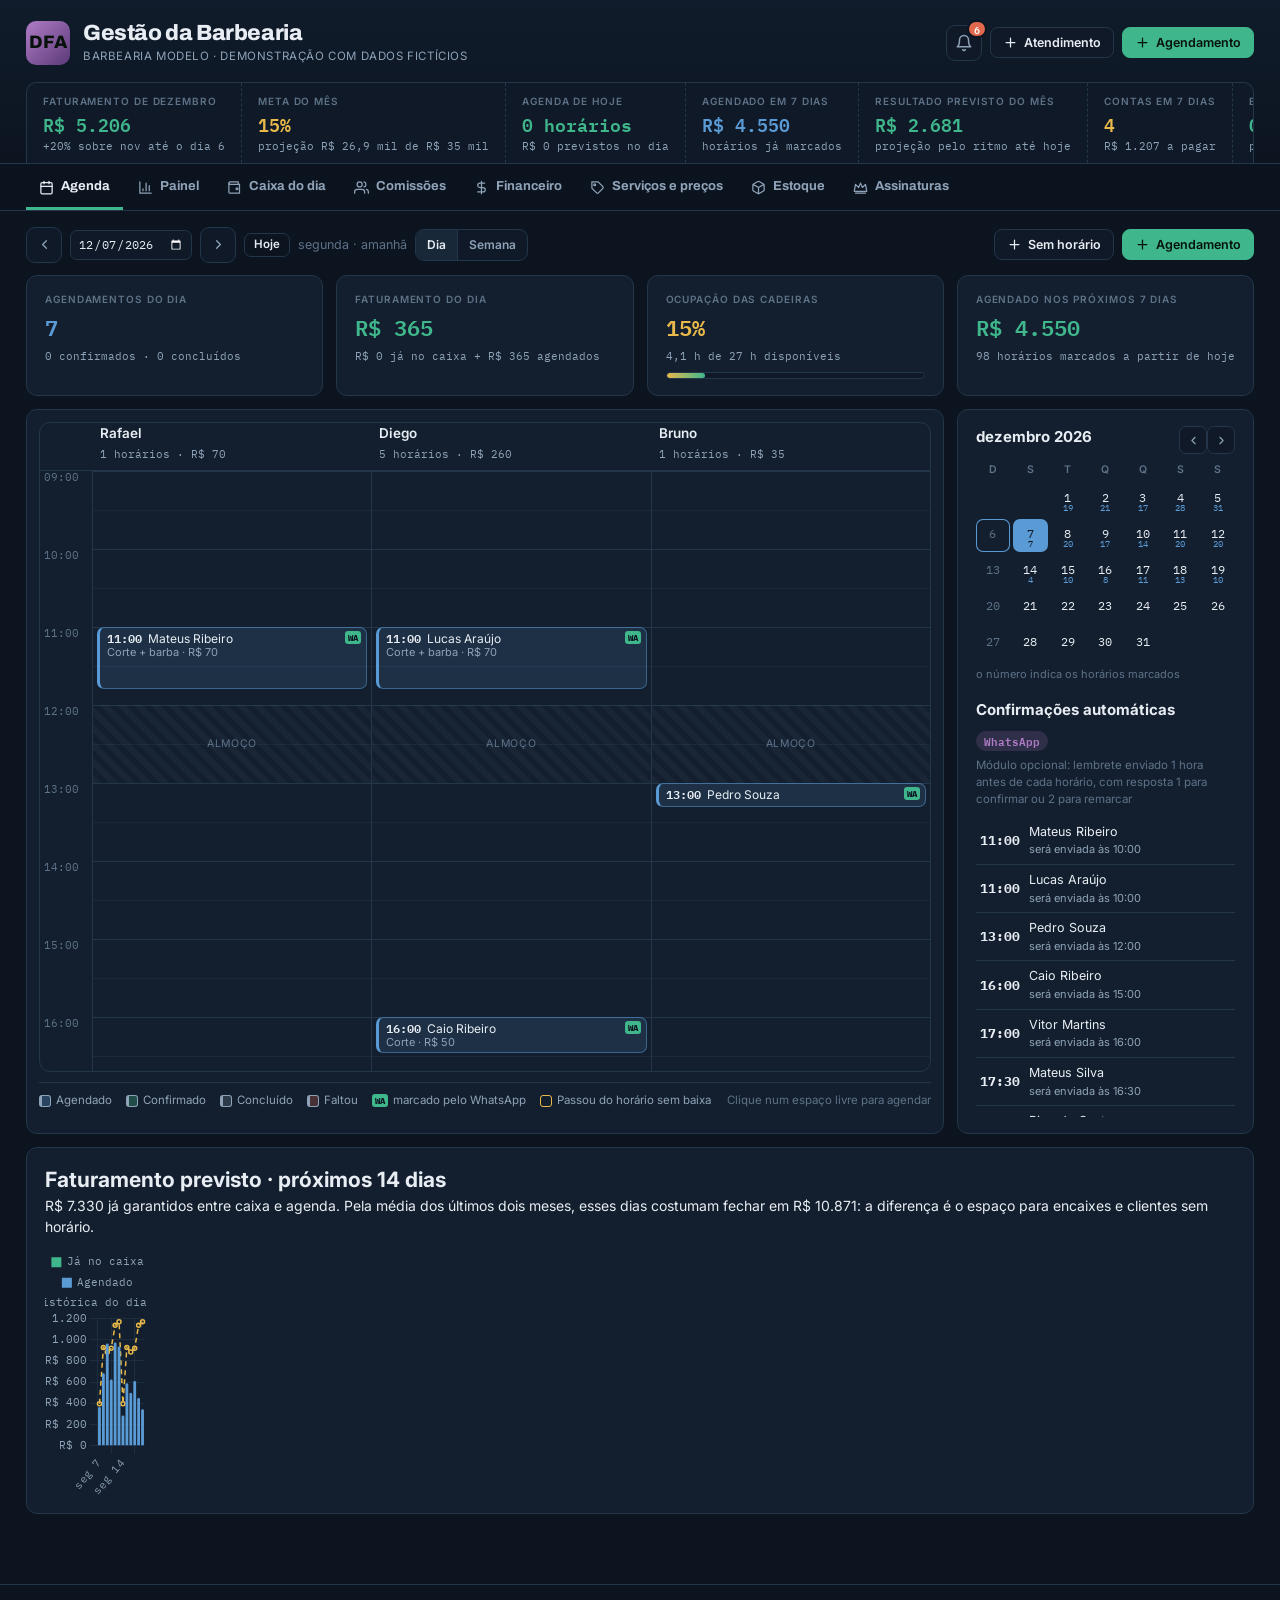
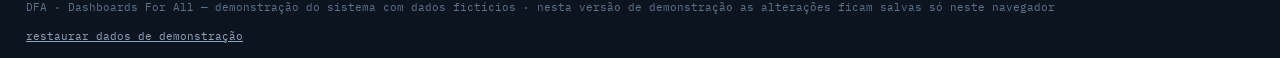
==== barbearia/index.html @ 1bda9f8a "Barbearia: demonstração do sistema de gestão Nova página em /barbearia/ com o sistema de gestão para" ====
<!DOCTYPE html>
<html lang="pt-BR">
<head>
<meta charset="UTF-8">
<meta name="viewport" content="width=device-width, initial-scale=1.0">
<title>DFA · Gestão da Barbearia</title>
<meta name="description" content="Dashboards For All: sistema de gestão para barbearia: agenda, caixa, comissões, DRE, precificação, estoque e assinaturas.">
<meta name="theme-color" content="#0C1420">
<link rel="preconnect" href="https://fonts.googleapis.com">
<link rel="preconnect" href="https://fonts.gstatic.com" crossorigin>
<link href="https://fonts.googleapis.com/css2?family=Archivo:wght@600;700;800&family=Inter:wght@400;500;600&family=IBM+Plex+Mono:wght@400;500;600&display=swap" rel="stylesheet">
<script>/*!
 * Chart.js v4.5.1
 * https://www.chartjs.org
 * (c) 2025 Chart.js Contributors
 * Released under the MIT License
 */
!function(t,e){"object"==typeof exports&&"undefined"!=typeof module?module.exports=e():"function"==typeof define&&define.amd?define(e):(t="undefined"!=typeof globalThis?globalThis:t||self).Chart=e()}(this,(function(){"use strict";var t=Object.freeze({__proto__:null,get Colors(){return Jo},get Decimation(){return ta},get Filler(){return ba},get Legend(){return Ma},get SubTitle(){return Pa},get Title(){return ka},get Tooltip(){return Na}});function e(){}const i=(()=>{let t=0;return()=>t++})();function s(t){return null==t}function n(t){if(Array.isArray&&Array.isArray(t))return!0;const e=Object.prototype.toString.call(t);return"[object"===e.slice(0,7)&&"Array]"===e.slice(-6)}function o(t){return null!==t&&"[object Object]"===Object.prototype.toString.call(t)}function a(t){return("number"==typeof t||t instanceof Number)&&isFinite(+t)}function r(t,e){return a(t)?t:e}function l(t,e){return void 0===t?e:t}const h=(t,e)=>"string"==typeof t&&t.endsWith("%")?parseFloat(t)/100:+t/e,c=(t,e)=>"string"==typeof t&&t.endsWith("%")?parseFloat(t)/100*e:+t;function d(t,e,i){if(t&&"function"==typeof t.call)return t.apply(i,e)}function u(t,e,i,s){let a,r,l;if(n(t))if(r=t.length,s)for(a=r-1;a>=0;a--)e.call(i,t[a],a);else for(a=0;a<r;a++)e.call(i,t[a],a);else if(o(t))for(l=Object.keys(t),r=l.length,a=0;a<r;a++)e.call(i,t[l[a]],l[a])}function f(t,e){let i,s,n,o;if(!t||!e||t.length!==e.length)return!1;for(i=0,s=t.length;i<s;++i)if(n=t[i],o=e[i],n.datasetIndex!==o.datasetIndex||n.index!==o.index)return!1;return!0}function g(t){if(n(t))return t.map(g);if(o(t)){const e=Object.create(null),i=Object.keys(t),s=i.length;let n=0;for(;n<s;++n)e[i[n]]=g(t[i[n]]);return e}return t}function p(t){return-1===["__proto__","prototype","constructor"].indexOf(t)}function m(t,e,i,s){if(!p(t))return;const n=e[t],a=i[t];o(n)&&o(a)?x(n,a,s):e[t]=g(a)}function x(t,e,i){const s=n(e)?e:[e],a=s.length;if(!o(t))return t;const r=(i=i||{}).merger||m;let l;for(let e=0;e<a;++e){if(l=s[e],!o(l))continue;const n=Object.keys(l);for(let e=0,s=n.length;e<s;++e)r(n[e],t,l,i)}return t}function b(t,e){return x(t,e,{merger:_})}function _(t,e,i){if(!p(t))return;const s=e[t],n=i[t];o(s)&&o(n)?b(s,n):Object.prototype.hasOwnProperty.call(e,t)||(e[t]=g(n))}const y={"":t=>t,x:t=>t.x,y:t=>t.y};function v(t){const e=t.split("."),i=[];let s="";for(const t of e)s+=t,s.endsWith("\\")?s=s.slice(0,-1)+".":(i.push(s),s="");return i}function M(t,e){const i=y[e]||(y[e]=function(t){const e=v(t);return t=>{for(const i of e){if(""===i)break;t=t&&t[i]}return t}}(e));return i(t)}function w(t){return t.charAt(0).toUpperCase()+t.slice(1)}const k=t=>void 0!==t,S=t=>"function"==typeof t,P=(t,e)=>{if(t.size!==e.size)return!1;for(const i of t)if(!e.has(i))return!1;return!0};function D(t){return"mouseup"===t.type||"click"===t.type||"contextmenu"===t.type}const C=Math.PI,O=2*C,A=O+C,T=Number.POSITIVE_INFINITY,L=C/180,E=C/2,R=C/4,I=2*C/3,z=Math.log10,F=Math.sign;function V(t,e,i){return Math.abs(t-e)<i}function B(t){const e=Math.round(t);t=V(t,e,t/1e3)?e:t;const i=Math.pow(10,Math.floor(z(t))),s=t/i;return(s<=1?1:s<=2?2:s<=5?5:10)*i}function W(t){const e=[],i=Math.sqrt(t);let s;for(s=1;s<i;s++)t%s==0&&(e.push(s),e.push(t/s));return i===(0|i)&&e.push(i),e.sort(((t,e)=>t-e)).pop(),e}function N(t){return!function(t){return"symbol"==typeof t||"object"==typeof t&&null!==t&&!(Symbol.toPrimitive in t||"toString"in t||"valueOf"in t)}(t)&&!isNaN(parseFloat(t))&&isFinite(t)}function H(t,e){const i=Math.round(t);return i-e<=t&&i+e>=t}function j(t,e,i){let s,n,o;for(s=0,n=t.length;s<n;s++)o=t[s][i],isNaN(o)||(e.min=Math.min(e.min,o),e.max=Math.max(e.max,o))}function $(t){return t*(C/180)}function Y(t){return t*(180/C)}function U(t){if(!a(t))return;let e=1,i=0;for(;Math.round(t*e)/e!==t;)e*=10,i++;return i}function X(t,e){const i=e.x-t.x,s=e.y-t.y,n=Math.sqrt(i*i+s*s);let o=Math.atan2(s,i);return o<-.5*C&&(o+=O),{angle:o,distance:n}}function q(t,e){return Math.sqrt(Math.pow(e.x-t.x,2)+Math.pow(e.y-t.y,2))}function K(t,e){return(t-e+A)%O-C}function G(t){return(t%O+O)%O}function J(t,e,i,s){const n=G(t),o=G(e),a=G(i),r=G(o-n),l=G(a-n),h=G(n-o),c=G(n-a);return n===o||n===a||s&&o===a||r>l&&h<c}function Z(t,e,i){return Math.max(e,Math.min(i,t))}function Q(t){return Z(t,-32768,32767)}function tt(t,e,i,s=1e-6){return t>=Math.min(e,i)-s&&t<=Math.max(e,i)+s}function et(t,e,i){i=i||(i=>t[i]<e);let s,n=t.length-1,o=0;for(;n-o>1;)s=o+n>>1,i(s)?o=s:n=s;return{lo:o,hi:n}}const it=(t,e,i,s)=>et(t,i,s?s=>{const n=t[s][e];return n<i||n===i&&t[s+1][e]===i}:s=>t[s][e]<i),st=(t,e,i)=>et(t,i,(s=>t[s][e]>=i));function nt(t,e,i){let s=0,n=t.length;for(;s<n&&t[s]<e;)s++;for(;n>s&&t[n-1]>i;)n--;return s>0||n<t.length?t.slice(s,n):t}const ot=["push","pop","shift","splice","unshift"];function at(t,e){t._chartjs?t._chartjs.listeners.push(e):(Object.defineProperty(t,"_chartjs",{configurable:!0,enumerable:!1,value:{listeners:[e]}}),ot.forEach((e=>{const i="_onData"+w(e),s=t[e];Object.defineProperty(t,e,{configurable:!0,enumerable:!1,value(...e){const n=s.apply(this,e);return t._chartjs.listeners.forEach((t=>{"function"==typeof t[i]&&t[i](...e)})),n}})})))}function rt(t,e){const i=t._chartjs;if(!i)return;const s=i.listeners,n=s.indexOf(e);-1!==n&&s.splice(n,1),s.length>0||(ot.forEach((e=>{delete t[e]})),delete t._chartjs)}function lt(t){const e=new Set(t);return e.size===t.length?t:Array.from(e)}const ht="undefined"==typeof window?function(t){return t()}:window.requestAnimationFrame;function ct(t,e){let i=[],s=!1;return function(...n){i=n,s||(s=!0,ht.call(window,(()=>{s=!1,t.apply(e,i)})))}}function dt(t,e){let i;return function(...s){return e?(clearTimeout(i),i=setTimeout(t,e,s)):t.apply(this,s),e}}const ut=t=>"start"===t?"left":"end"===t?"right":"center",ft=(t,e,i)=>"start"===t?e:"end"===t?i:(e+i)/2,gt=(t,e,i,s)=>t===(s?"left":"right")?i:"center"===t?(e+i)/2:e;function pt(t,e,i){const n=e.length;let o=0,a=n;if(t._sorted){const{iScale:r,vScale:l,_parsed:h}=t,c=t.dataset&&t.dataset.options?t.dataset.options.spanGaps:null,d=r.axis,{min:u,max:f,minDefined:g,maxDefined:p}=r.getUserBounds();if(g){if(o=Math.min(it(h,d,u).lo,i?n:it(e,d,r.getPixelForValue(u)).lo),c){const t=h.slice(0,o+1).reverse().findIndex((t=>!s(t[l.axis])));o-=Math.max(0,t)}o=Z(o,0,n-1)}if(p){let t=Math.max(it(h,r.axis,f,!0).hi+1,i?0:it(e,d,r.getPixelForValue(f),!0).hi+1);if(c){const e=h.slice(t-1).findIndex((t=>!s(t[l.axis])));t+=Math.max(0,e)}a=Z(t,o,n)-o}else a=n-o}return{start:o,count:a}}function mt(t){const{xScale:e,yScale:i,_scaleRanges:s}=t,n={xmin:e.min,xmax:e.max,ymin:i.min,ymax:i.max};if(!s)return t._scaleRanges=n,!0;const o=s.xmin!==e.min||s.xmax!==e.max||s.ymin!==i.min||s.ymax!==i.max;return Object.assign(s,n),o}class xt{constructor(){this._request=null,this._charts=new Map,this._running=!1,this._lastDate=void 0}_notify(t,e,i,s){const n=e.listeners[s],o=e.duration;n.forEach((s=>s({chart:t,initial:e.initial,numSteps:o,currentStep:Math.min(i-e.start,o)})))}_refresh(){this._request||(this._running=!0,this._request=ht.call(window,(()=>{this._update(),this._request=null,this._running&&this._refresh()})))}_update(t=Date.now()){let e=0;this._charts.forEach(((i,s)=>{if(!i.running||!i.items.length)return;const n=i.items;let o,a=n.length-1,r=!1;for(;a>=0;--a)o=n[a],o._active?(o._total>i.duration&&(i.duration=o._total),o.tick(t),r=!0):(n[a]=n[n.length-1],n.pop());r&&(s.draw(),this._notify(s,i,t,"progress")),n.length||(i.running=!1,this._notify(s,i,t,"complete"),i.initial=!1),e+=n.length})),this._lastDate=t,0===e&&(this._running=!1)}_getAnims(t){const e=this._charts;let i=e.get(t);return i||(i={running:!1,initial:!0,items:[],listeners:{complete:[],progress:[]}},e.set(t,i)),i}listen(t,e,i){this._getAnims(t).listeners[e].push(i)}add(t,e){e&&e.length&&this._getAnims(t).items.push(...e)}has(t){return this._getAnims(t).items.length>0}start(t){const e=this._charts.get(t);e&&(e.running=!0,e.start=Date.now(),e.duration=e.items.reduce(((t,e)=>Math.max(t,e._duration)),0),this._refresh())}running(t){if(!this._running)return!1;const e=this._charts.get(t);return!!(e&&e.running&&e.items.length)}stop(t){const e=this._charts.get(t);if(!e||!e.items.length)return;const i=e.items;let s=i.length-1;for(;s>=0;--s)i[s].cancel();e.items=[],this._notify(t,e,Date.now(),"complete")}remove(t){return this._charts.delete(t)}}var bt=new xt;
/*!
 * @kurkle/color v0.3.2
 * https://github.com/kurkle/color#readme
 * (c) 2023 Jukka Kurkela
 * Released under the MIT License
 */function _t(t){return t+.5|0}const yt=(t,e,i)=>Math.max(Math.min(t,i),e);function vt(t){return yt(_t(2.55*t),0,255)}function Mt(t){return yt(_t(255*t),0,255)}function wt(t){return yt(_t(t/2.55)/100,0,1)}function kt(t){return yt(_t(100*t),0,100)}const St={0:0,1:1,2:2,3:3,4:4,5:5,6:6,7:7,8:8,9:9,A:10,B:11,C:12,D:13,E:14,F:15,a:10,b:11,c:12,d:13,e:14,f:15},Pt=[..."0123456789ABCDEF"],Dt=t=>Pt[15&t],Ct=t=>Pt[(240&t)>>4]+Pt[15&t],Ot=t=>(240&t)>>4==(15&t);function At(t){var e=(t=>Ot(t.r)&&Ot(t.g)&&Ot(t.b)&&Ot(t.a))(t)?Dt:Ct;return t?"#"+e(t.r)+e(t.g)+e(t.b)+((t,e)=>t<255?e(t):"")(t.a,e):void 0}const Tt=/^(hsla?|hwb|hsv)\(\s*([-+.e\d]+)(?:deg)?[\s,]+([-+.e\d]+)%[\s,]+([-+.e\d]+)%(?:[\s,]+([-+.e\d]+)(%)?)?\s*\)$/;function Lt(t,e,i){const s=e*Math.min(i,1-i),n=(e,n=(e+t/30)%12)=>i-s*Math.max(Math.min(n-3,9-n,1),-1);return[n(0),n(8),n(4)]}function Et(t,e,i){const s=(s,n=(s+t/60)%6)=>i-i*e*Math.max(Math.min(n,4-n,1),0);return[s(5),s(3),s(1)]}function Rt(t,e,i){const s=Lt(t,1,.5);let n;for(e+i>1&&(n=1/(e+i),e*=n,i*=n),n=0;n<3;n++)s[n]*=1-e-i,s[n]+=e;return s}function It(t){const e=t.r/255,i=t.g/255,s=t.b/255,n=Math.max(e,i,s),o=Math.min(e,i,s),a=(n+o)/2;let r,l,h;return n!==o&&(h=n-o,l=a>.5?h/(2-n-o):h/(n+o),r=function(t,e,i,s,n){return t===n?(e-i)/s+(e<i?6:0):e===n?(i-t)/s+2:(t-e)/s+4}(e,i,s,h,n),r=60*r+.5),[0|r,l||0,a]}function zt(t,e,i,s){return(Array.isArray(e)?t(e[0],e[1],e[2]):t(e,i,s)).map(Mt)}function Ft(t,e,i){return zt(Lt,t,e,i)}function Vt(t){return(t%360+360)%360}function Bt(t){const e=Tt.exec(t);let i,s=255;if(!e)return;e[5]!==i&&(s=e[6]?vt(+e[5]):Mt(+e[5]));const n=Vt(+e[2]),o=+e[3]/100,a=+e[4]/100;return i="hwb"===e[1]?function(t,e,i){return zt(Rt,t,e,i)}(n,o,a):"hsv"===e[1]?function(t,e,i){return zt(Et,t,e,i)}(n,o,a):Ft(n,o,a),{r:i[0],g:i[1],b:i[2],a:s}}const Wt={x:"dark",Z:"light",Y:"re",X:"blu",W:"gr",V:"medium",U:"slate",A:"ee",T:"ol",S:"or",B:"ra",C:"lateg",D:"ights",R:"in",Q:"turquois",E:"hi",P:"ro",O:"al",N:"le",M:"de",L:"yello",F:"en",K:"ch",G:"arks",H:"ea",I:"ightg",J:"wh"},Nt={OiceXe:"f0f8ff",antiquewEte:"faebd7",aqua:"ffff",aquamarRe:"7fffd4",azuY:"f0ffff",beige:"f5f5dc",bisque:"ffe4c4",black:"0",blanKedOmond:"ffebcd",Xe:"ff",XeviTet:"8a2be2",bPwn:"a52a2a",burlywood:"deb887",caMtXe:"5f9ea0",KartYuse:"7fff00",KocTate:"d2691e",cSO:"ff7f50",cSnflowerXe:"6495ed",cSnsilk:"fff8dc",crimson:"dc143c",cyan:"ffff",xXe:"8b",xcyan:"8b8b",xgTMnPd:"b8860b",xWay:"a9a9a9",xgYF:"6400",xgYy:"a9a9a9",xkhaki:"bdb76b",xmagFta:"8b008b",xTivegYF:"556b2f",xSange:"ff8c00",xScEd:"9932cc",xYd:"8b0000",xsOmon:"e9967a",xsHgYF:"8fbc8f",xUXe:"483d8b",xUWay:"2f4f4f",xUgYy:"2f4f4f",xQe:"ced1",xviTet:"9400d3",dAppRk:"ff1493",dApskyXe:"bfff",dimWay:"696969",dimgYy:"696969",dodgerXe:"1e90ff",fiYbrick:"b22222",flSOwEte:"fffaf0",foYstWAn:"228b22",fuKsia:"ff00ff",gaRsbSo:"dcdcdc",ghostwEte:"f8f8ff",gTd:"ffd700",gTMnPd:"daa520",Way:"808080",gYF:"8000",gYFLw:"adff2f",gYy:"808080",honeyMw:"f0fff0",hotpRk:"ff69b4",RdianYd:"cd5c5c",Rdigo:"4b0082",ivSy:"fffff0",khaki:"f0e68c",lavFMr:"e6e6fa",lavFMrXsh:"fff0f5",lawngYF:"7cfc00",NmoncEffon:"fffacd",ZXe:"add8e6",ZcSO:"f08080",Zcyan:"e0ffff",ZgTMnPdLw:"fafad2",ZWay:"d3d3d3",ZgYF:"90ee90",ZgYy:"d3d3d3",ZpRk:"ffb6c1",ZsOmon:"ffa07a",ZsHgYF:"20b2aa",ZskyXe:"87cefa",ZUWay:"778899",ZUgYy:"778899",ZstAlXe:"b0c4de",ZLw:"ffffe0",lime:"ff00",limegYF:"32cd32",lRF:"faf0e6",magFta:"ff00ff",maPon:"800000",VaquamarRe:"66cdaa",VXe:"cd",VScEd:"ba55d3",VpurpN:"9370db",VsHgYF:"3cb371",VUXe:"7b68ee",VsprRggYF:"fa9a",VQe:"48d1cc",VviTetYd:"c71585",midnightXe:"191970",mRtcYam:"f5fffa",mistyPse:"ffe4e1",moccasR:"ffe4b5",navajowEte:"ffdead",navy:"80",Tdlace:"fdf5e6",Tive:"808000",TivedBb:"6b8e23",Sange:"ffa500",SangeYd:"ff4500",ScEd:"da70d6",pOegTMnPd:"eee8aa",pOegYF:"98fb98",pOeQe:"afeeee",pOeviTetYd:"db7093",papayawEp:"ffefd5",pHKpuff:"ffdab9",peru:"cd853f",pRk:"ffc0cb",plum:"dda0dd",powMrXe:"b0e0e6",purpN:"800080",YbeccapurpN:"663399",Yd:"ff0000",Psybrown:"bc8f8f",PyOXe:"4169e1",saddNbPwn:"8b4513",sOmon:"fa8072",sandybPwn:"f4a460",sHgYF:"2e8b57",sHshell:"fff5ee",siFna:"a0522d",silver:"c0c0c0",skyXe:"87ceeb",UXe:"6a5acd",UWay:"708090",UgYy:"708090",snow:"fffafa",sprRggYF:"ff7f",stAlXe:"4682b4",tan:"d2b48c",teO:"8080",tEstN:"d8bfd8",tomato:"ff6347",Qe:"40e0d0",viTet:"ee82ee",JHt:"f5deb3",wEte:"ffffff",wEtesmoke:"f5f5f5",Lw:"ffff00",LwgYF:"9acd32"};let Ht;function jt(t){Ht||(Ht=function(){const t={},e=Object.keys(Nt),i=Object.keys(Wt);let s,n,o,a,r;for(s=0;s<e.length;s++){for(a=r=e[s],n=0;n<i.length;n++)o=i[n],r=r.replace(o,Wt[o]);o=parseInt(Nt[a],16),t[r]=[o>>16&255,o>>8&255,255&o]}return t}(),Ht.transparent=[0,0,0,0]);const e=Ht[t.toLowerCase()];return e&&{r:e[0],g:e[1],b:e[2],a:4===e.length?e[3]:255}}const $t=/^rgba?\(\s*([-+.\d]+)(%)?[\s,]+([-+.e\d]+)(%)?[\s,]+([-+.e\d]+)(%)?(?:[\s,/]+([-+.e\d]+)(%)?)?\s*\)$/;const Yt=t=>t<=.0031308?12.92*t:1.055*Math.pow(t,1/2.4)-.055,Ut=t=>t<=.04045?t/12.92:Math.pow((t+.055)/1.055,2.4);function Xt(t,e,i){if(t){let s=It(t);s[e]=Math.max(0,Math.min(s[e]+s[e]*i,0===e?360:1)),s=Ft(s),t.r=s[0],t.g=s[1],t.b=s[2]}}function qt(t,e){return t?Object.assign(e||{},t):t}function Kt(t){var e={r:0,g:0,b:0,a:255};return Array.isArray(t)?t.length>=3&&(e={r:t[0],g:t[1],b:t[2],a:255},t.length>3&&(e.a=Mt(t[3]))):(e=qt(t,{r:0,g:0,b:0,a:1})).a=Mt(e.a),e}function Gt(t){return"r"===t.charAt(0)?function(t){const e=$t.exec(t);let i,s,n,o=255;if(e){if(e[7]!==i){const t=+e[7];o=e[8]?vt(t):yt(255*t,0,255)}return i=+e[1],s=+e[3],n=+e[5],i=255&(e[2]?vt(i):yt(i,0,255)),s=255&(e[4]?vt(s):yt(s,0,255)),n=255&(e[6]?vt(n):yt(n,0,255)),{r:i,g:s,b:n,a:o}}}(t):Bt(t)}class Jt{constructor(t){if(t instanceof Jt)return t;const e=typeof t;let i;var s,n,o;"object"===e?i=Kt(t):"string"===e&&(o=(s=t).length,"#"===s[0]&&(4===o||5===o?n={r:255&17*St[s[1]],g:255&17*St[s[2]],b:255&17*St[s[3]],a:5===o?17*St[s[4]]:255}:7!==o&&9!==o||(n={r:St[s[1]]<<4|St[s[2]],g:St[s[3]]<<4|St[s[4]],b:St[s[5]]<<4|St[s[6]],a:9===o?St[s[7]]<<4|St[s[8]]:255})),i=n||jt(t)||Gt(t)),this._rgb=i,this._valid=!!i}get valid(){return this._valid}get rgb(){var t=qt(this._rgb);return t&&(t.a=wt(t.a)),t}set rgb(t){this._rgb=Kt(t)}rgbString(){return this._valid?(t=this._rgb)&&(t.a<255?`rgba(${t.r}, ${t.g}, ${t.b}, ${wt(t.a)})`:`rgb(${t.r}, ${t.g}, ${t.b})`):void 0;var t}hexString(){return this._valid?At(this._rgb):void 0}hslString(){return this._valid?function(t){if(!t)return;const e=It(t),i=e[0],s=kt(e[1]),n=kt(e[2]);return t.a<255?`hsla(${i}, ${s}%, ${n}%, ${wt(t.a)})`:`hsl(${i}, ${s}%, ${n}%)`}(this._rgb):void 0}mix(t,e){if(t){const i=this.rgb,s=t.rgb;let n;const o=e===n?.5:e,a=2*o-1,r=i.a-s.a,l=((a*r==-1?a:(a+r)/(1+a*r))+1)/2;n=1-l,i.r=255&l*i.r+n*s.r+.5,i.g=255&l*i.g+n*s.g+.5,i.b=255&l*i.b+n*s.b+.5,i.a=o*i.a+(1-o)*s.a,this.rgb=i}return this}interpolate(t,e){return t&&(this._rgb=function(t,e,i){const s=Ut(wt(t.r)),n=Ut(wt(t.g)),o=Ut(wt(t.b));return{r:Mt(Yt(s+i*(Ut(wt(e.r))-s))),g:Mt(Yt(n+i*(Ut(wt(e.g))-n))),b:Mt(Yt(o+i*(Ut(wt(e.b))-o))),a:t.a+i*(e.a-t.a)}}(this._rgb,t._rgb,e)),this}clone(){return new Jt(this.rgb)}alpha(t){return this._rgb.a=Mt(t),this}clearer(t){return this._rgb.a*=1-t,this}greyscale(){const t=this._rgb,e=_t(.3*t.r+.59*t.g+.11*t.b);return t.r=t.g=t.b=e,this}opaquer(t){return this._rgb.a*=1+t,this}negate(){const t=this._rgb;return t.r=255-t.r,t.g=255-t.g,t.b=255-t.b,this}lighten(t){return Xt(this._rgb,2,t),this}darken(t){return Xt(this._rgb,2,-t),this}saturate(t){return Xt(this._rgb,1,t),this}desaturate(t){return Xt(this._rgb,1,-t),this}rotate(t){return function(t,e){var i=It(t);i[0]=Vt(i[0]+e),i=Ft(i),t.r=i[0],t.g=i[1],t.b=i[2]}(this._rgb,t),this}}function Zt(t){if(t&&"object"==typeof t){const e=t.toString();return"[object CanvasPattern]"===e||"[object CanvasGradient]"===e}return!1}function Qt(t){return Zt(t)?t:new Jt(t)}function te(t){return Zt(t)?t:new Jt(t).saturate(.5).darken(.1).hexString()}const ee=["x","y","borderWidth","radius","tension"],ie=["color","borderColor","backgroundColor"];const se=new Map;function ne(t,e,i){return function(t,e){e=e||{};const i=t+JSON.stringify(e);let s=se.get(i);return s||(s=new Intl.NumberFormat(t,e),se.set(i,s)),s}(e,i).format(t)}const oe={values:t=>n(t)?t:""+t,numeric(t,e,i){if(0===t)return"0";const s=this.chart.options.locale;let n,o=t;if(i.length>1){const e=Math.max(Math.abs(i[0].value),Math.abs(i[i.length-1].value));(e<1e-4||e>1e15)&&(n="scientific"),o=function(t,e){let i=e.length>3?e[2].value-e[1].value:e[1].value-e[0].value;Math.abs(i)>=1&&t!==Math.floor(t)&&(i=t-Math.floor(t));return i}(t,i)}const a=z(Math.abs(o)),r=isNaN(a)?1:Math.max(Math.min(-1*Math.floor(a),20),0),l={notation:n,minimumFractionDigits:r,maximumFractionDigits:r};return Object.assign(l,this.options.ticks.format),ne(t,s,l)},logarithmic(t,e,i){if(0===t)return"0";const s=i[e].significand||t/Math.pow(10,Math.floor(z(t)));return[1,2,3,5,10,15].includes(s)||e>.8*i.length?oe.numeric.call(this,t,e,i):""}};var ae={formatters:oe};const re=Object.create(null),le=Object.create(null);function he(t,e){if(!e)return t;const i=e.split(".");for(let e=0,s=i.length;e<s;++e){const s=i[e];t=t[s]||(t[s]=Object.create(null))}return t}function ce(t,e,i){return"string"==typeof e?x(he(t,e),i):x(he(t,""),e)}class de{constructor(t,e){this.animation=void 0,this.backgroundColor="rgba(0,0,0,0.1)",this.borderColor="rgba(0,0,0,0.1)",this.color="#666",this.datasets={},this.devicePixelRatio=t=>t.chart.platform.getDevicePixelRatio(),this.elements={},this.events=["mousemove","mouseout","click","touchstart","touchmove"],this.font={family:"'Helvetica Neue', 'Helvetica', 'Arial', sans-serif",size:12,style:"normal",lineHeight:1.2,weight:null},this.hover={},this.hoverBackgroundColor=(t,e)=>te(e.backgroundColor),this.hoverBorderColor=(t,e)=>te(e.borderColor),this.hoverColor=(t,e)=>te(e.color),this.indexAxis="x",this.interaction={mode:"nearest",intersect:!0,includeInvisible:!1},this.maintainAspectRatio=!0,this.onHover=null,this.onClick=null,this.parsing=!0,this.plugins={},this.responsive=!0,this.scale=void 0,this.scales={},this.showLine=!0,this.drawActiveElementsOnTop=!0,this.describe(t),this.apply(e)}set(t,e){return ce(this,t,e)}get(t){return he(this,t)}describe(t,e){return ce(le,t,e)}override(t,e){return ce(re,t,e)}route(t,e,i,s){const n=he(this,t),a=he(this,i),r="_"+e;Object.defineProperties(n,{[r]:{value:n[e],writable:!0},[e]:{enumerable:!0,get(){const t=this[r],e=a[s];return o(t)?Object.assign({},e,t):l(t,e)},set(t){this[r]=t}}})}apply(t){t.forEach((t=>t(this)))}}var ue=new de({_scriptable:t=>!t.startsWith("on"),_indexable:t=>"events"!==t,hover:{_fallback:"interaction"},interaction:{_scriptable:!1,_indexable:!1}},[function(t){t.set("animation",{delay:void 0,duration:1e3,easing:"easeOutQuart",fn:void 0,from:void 0,loop:void 0,to:void 0,type:void 0}),t.describe("animation",{_fallback:!1,_indexable:!1,_scriptable:t=>"onProgress"!==t&&"onComplete"!==t&&"fn"!==t}),t.set("animations",{colors:{type:"color",properties:ie},numbers:{type:"number",properties:ee}}),t.describe("animations",{_fallback:"animation"}),t.set("transitions",{active:{animation:{duration:400}},resize:{animation:{duration:0}},show:{animations:{colors:{from:"transparent"},visible:{type:"boolean",duration:0}}},hide:{animations:{colors:{to:"transparent"},visible:{type:"boolean",easing:"linear",fn:t=>0|t}}}})},function(t){t.set("layout",{autoPadding:!0,padding:{top:0,right:0,bottom:0,left:0}})},function(t){t.set("scale",{display:!0,offset:!1,reverse:!1,beginAtZero:!1,bounds:"ticks",clip:!0,grace:0,grid:{display:!0,lineWidth:1,drawOnChartArea:!0,drawTicks:!0,tickLength:8,tickWidth:(t,e)=>e.lineWidth,tickColor:(t,e)=>e.color,offset:!1},border:{display:!0,dash:[],dashOffset:0,width:1},title:{display:!1,text:"",padding:{top:4,bottom:4}},ticks:{minRotation:0,maxRotation:50,mirror:!1,textStrokeWidth:0,textStrokeColor:"",padding:3,display:!0,autoSkip:!0,autoSkipPadding:3,labelOffset:0,callback:ae.formatters.values,minor:{},major:{},align:"center",crossAlign:"near",showLabelBackdrop:!1,backdropColor:"rgba(255, 255, 255, 0.75)",backdropPadding:2}}),t.route("scale.ticks","color","","color"),t.route("scale.grid","color","","borderColor"),t.route("scale.border","color","","borderColor"),t.route("scale.title","color","","color"),t.describe("scale",{_fallback:!1,_scriptable:t=>!t.startsWith("before")&&!t.startsWith("after")&&"callback"!==t&&"parser"!==t,_indexable:t=>"borderDash"!==t&&"tickBorderDash"!==t&&"dash"!==t}),t.describe("scales",{_fallback:"scale"}),t.describe("scale.ticks",{_scriptable:t=>"backdropPadding"!==t&&"callback"!==t,_indexable:t=>"backdropPadding"!==t})}]);function fe(){return"undefined"!=typeof window&&"undefined"!=typeof document}function ge(t){let e=t.parentNode;return e&&"[object ShadowRoot]"===e.toString()&&(e=e.host),e}function pe(t,e,i){let s;return"string"==typeof t?(s=parseInt(t,10),-1!==t.indexOf("%")&&(s=s/100*e.parentNode[i])):s=t,s}const me=t=>t.ownerDocument.defaultView.getComputedStyle(t,null);function xe(t,e){return me(t).getPropertyValue(e)}const be=["top","right","bottom","left"];function _e(t,e,i){const s={};i=i?"-"+i:"";for(let n=0;n<4;n++){const o=be[n];s[o]=parseFloat(t[e+"-"+o+i])||0}return s.width=s.left+s.right,s.height=s.top+s.bottom,s}const ye=(t,e,i)=>(t>0||e>0)&&(!i||!i.shadowRoot);function ve(t,e){if("native"in t)return t;const{canvas:i,currentDevicePixelRatio:s}=e,n=me(i),o="border-box"===n.boxSizing,a=_e(n,"padding"),r=_e(n,"border","width"),{x:l,y:h,box:c}=function(t,e){const i=t.touches,s=i&&i.length?i[0]:t,{offsetX:n,offsetY:o}=s;let a,r,l=!1;if(ye(n,o,t.target))a=n,r=o;else{const t=e.getBoundingClientRect();a=s.clientX-t.left,r=s.clientY-t.top,l=!0}return{x:a,y:r,box:l}}(t,i),d=a.left+(c&&r.left),u=a.top+(c&&r.top);let{width:f,height:g}=e;return o&&(f-=a.width+r.width,g-=a.height+r.height),{x:Math.round((l-d)/f*i.width/s),y:Math.round((h-u)/g*i.height/s)}}const Me=t=>Math.round(10*t)/10;function we(t,e,i,s){const n=me(t),o=_e(n,"margin"),a=pe(n.maxWidth,t,"clientWidth")||T,r=pe(n.maxHeight,t,"clientHeight")||T,l=function(t,e,i){let s,n;if(void 0===e||void 0===i){const o=t&&ge(t);if(o){const t=o.getBoundingClientRect(),a=me(o),r=_e(a,"border","width"),l=_e(a,"padding");e=t.width-l.width-r.width,i=t.height-l.height-r.height,s=pe(a.maxWidth,o,"clientWidth"),n=pe(a.maxHeight,o,"clientHeight")}else e=t.clientWidth,i=t.clientHeight}return{width:e,height:i,maxWidth:s||T,maxHeight:n||T}}(t,e,i);let{width:h,height:c}=l;if("content-box"===n.boxSizing){const t=_e(n,"border","width"),e=_e(n,"padding");h-=e.width+t.width,c-=e.height+t.height}h=Math.max(0,h-o.width),c=Math.max(0,s?h/s:c-o.height),h=Me(Math.min(h,a,l.maxWidth)),c=Me(Math.min(c,r,l.maxHeight)),h&&!c&&(c=Me(h/2));return(void 0!==e||void 0!==i)&&s&&l.height&&c>l.height&&(c=l.height,h=Me(Math.floor(c*s))),{width:h,height:c}}function ke(t,e,i){const s=e||1,n=Me(t.height*s),o=Me(t.width*s);t.height=Me(t.height),t.width=Me(t.width);const a=t.canvas;return a.style&&(i||!a.style.height&&!a.style.width)&&(a.style.height=`${t.height}px`,a.style.width=`${t.width}px`),(t.currentDevicePixelRatio!==s||a.height!==n||a.width!==o)&&(t.currentDevicePixelRatio=s,a.height=n,a.width=o,t.ctx.setTransform(s,0,0,s,0,0),!0)}const Se=function(){let t=!1;try{const e={get passive(){return t=!0,!1}};fe()&&(window.addEventListener("test",null,e),window.removeEventListener("test",null,e))}catch(t){}return t}();function Pe(t,e){const i=xe(t,e),s=i&&i.match(/^(\d+)(\.\d+)?px$/);return s?+s[1]:void 0}function De(t){return!t||s(t.size)||s(t.family)?null:(t.style?t.style+" ":"")+(t.weight?t.weight+" ":"")+t.size+"px "+t.family}function Ce(t,e,i,s,n){let o=e[n];return o||(o=e[n]=t.measureText(n).width,i.push(n)),o>s&&(s=o),s}function Oe(t,e,i,s){let o=(s=s||{}).data=s.data||{},a=s.garbageCollect=s.garbageCollect||[];s.font!==e&&(o=s.data={},a=s.garbageCollect=[],s.font=e),t.save(),t.font=e;let r=0;const l=i.length;let h,c,d,u,f;for(h=0;h<l;h++)if(u=i[h],null==u||n(u)){if(n(u))for(c=0,d=u.length;c<d;c++)f=u[c],null==f||n(f)||(r=Ce(t,o,a,r,f))}else r=Ce(t,o,a,r,u);t.restore();const g=a.length/2;if(g>i.length){for(h=0;h<g;h++)delete o[a[h]];a.splice(0,g)}return r}function Ae(t,e,i){const s=t.currentDevicePixelRatio,n=0!==i?Math.max(i/2,.5):0;return Math.round((e-n)*s)/s+n}function Te(t,e){(e||t)&&((e=e||t.getContext("2d")).save(),e.resetTransform(),e.clearRect(0,0,t.width,t.height),e.restore())}function Le(t,e,i,s){Ee(t,e,i,s,null)}function Ee(t,e,i,s,n){let o,a,r,l,h,c,d,u;const f=e.pointStyle,g=e.rotation,p=e.radius;let m=(g||0)*L;if(f&&"object"==typeof f&&(o=f.toString(),"[object HTMLImageElement]"===o||"[object HTMLCanvasElement]"===o))return t.save(),t.translate(i,s),t.rotate(m),t.drawImage(f,-f.width/2,-f.height/2,f.width,f.height),void t.restore();if(!(isNaN(p)||p<=0)){switch(t.beginPath(),f){default:n?t.ellipse(i,s,n/2,p,0,0,O):t.arc(i,s,p,0,O),t.closePath();break;case"triangle":c=n?n/2:p,t.moveTo(i+Math.sin(m)*c,s-Math.cos(m)*p),m+=I,t.lineTo(i+Math.sin(m)*c,s-Math.cos(m)*p),m+=I,t.lineTo(i+Math.sin(m)*c,s-Math.cos(m)*p),t.closePath();break;case"rectRounded":h=.516*p,l=p-h,a=Math.cos(m+R)*l,d=Math.cos(m+R)*(n?n/2-h:l),r=Math.sin(m+R)*l,u=Math.sin(m+R)*(n?n/2-h:l),t.arc(i-d,s-r,h,m-C,m-E),t.arc(i+u,s-a,h,m-E,m),t.arc(i+d,s+r,h,m,m+E),t.arc(i-u,s+a,h,m+E,m+C),t.closePath();break;case"rect":if(!g){l=Math.SQRT1_2*p,c=n?n/2:l,t.rect(i-c,s-l,2*c,2*l);break}m+=R;case"rectRot":d=Math.cos(m)*(n?n/2:p),a=Math.cos(m)*p,r=Math.sin(m)*p,u=Math.sin(m)*(n?n/2:p),t.moveTo(i-d,s-r),t.lineTo(i+u,s-a),t.lineTo(i+d,s+r),t.lineTo(i-u,s+a),t.closePath();break;case"crossRot":m+=R;case"cross":d=Math.cos(m)*(n?n/2:p),a=Math.cos(m)*p,r=Math.sin(m)*p,u=Math.sin(m)*(n?n/2:p),t.moveTo(i-d,s-r),t.lineTo(i+d,s+r),t.moveTo(i+u,s-a),t.lineTo(i-u,s+a);break;case"star":d=Math.cos(m)*(n?n/2:p),a=Math.cos(m)*p,r=Math.sin(m)*p,u=Math.sin(m)*(n?n/2:p),t.moveTo(i-d,s-r),t.lineTo(i+d,s+r),t.moveTo(i+u,s-a),t.lineTo(i-u,s+a),m+=R,d=Math.cos(m)*(n?n/2:p),a=Math.cos(m)*p,r=Math.sin(m)*p,u=Math.sin(m)*(n?n/2:p),t.moveTo(i-d,s-r),t.lineTo(i+d,s+r),t.moveTo(i+u,s-a),t.lineTo(i-u,s+a);break;case"line":a=n?n/2:Math.cos(m)*p,r=Math.sin(m)*p,t.moveTo(i-a,s-r),t.lineTo(i+a,s+r);break;case"dash":t.moveTo(i,s),t.lineTo(i+Math.cos(m)*(n?n/2:p),s+Math.sin(m)*p);break;case!1:t.closePath()}t.fill(),e.borderWidth>0&&t.stroke()}}function Re(t,e,i){return i=i||.5,!e||t&&t.x>e.left-i&&t.x<e.right+i&&t.y>e.top-i&&t.y<e.bottom+i}function Ie(t,e){t.save(),t.beginPath(),t.rect(e.left,e.top,e.right-e.left,e.bottom-e.top),t.clip()}function ze(t){t.restore()}function Fe(t,e,i,s,n){if(!e)return t.lineTo(i.x,i.y);if("middle"===n){const s=(e.x+i.x)/2;t.lineTo(s,e.y),t.lineTo(s,i.y)}else"after"===n!=!!s?t.lineTo(e.x,i.y):t.lineTo(i.x,e.y);t.lineTo(i.x,i.y)}function Ve(t,e,i,s){if(!e)return t.lineTo(i.x,i.y);t.bezierCurveTo(s?e.cp1x:e.cp2x,s?e.cp1y:e.cp2y,s?i.cp2x:i.cp1x,s?i.cp2y:i.cp1y,i.x,i.y)}function Be(t,e,i,s,n){if(n.strikethrough||n.underline){const o=t.measureText(s),a=e-o.actualBoundingBoxLeft,r=e+o.actualBoundingBoxRight,l=i-o.actualBoundingBoxAscent,h=i+o.actualBoundingBoxDescent,c=n.strikethrough?(l+h)/2:h;t.strokeStyle=t.fillStyle,t.beginPath(),t.lineWidth=n.decorationWidth||2,t.moveTo(a,c),t.lineTo(r,c),t.stroke()}}function We(t,e){const i=t.fillStyle;t.fillStyle=e.color,t.fillRect(e.left,e.top,e.width,e.height),t.fillStyle=i}function Ne(t,e,i,o,a,r={}){const l=n(e)?e:[e],h=r.strokeWidth>0&&""!==r.strokeColor;let c,d;for(t.save(),t.font=a.string,function(t,e){e.translation&&t.translate(e.translation[0],e.translation[1]),s(e.rotation)||t.rotate(e.rotation),e.color&&(t.fillStyle=e.color),e.textAlign&&(t.textAlign=e.textAlign),e.textBaseline&&(t.textBaseline=e.textBaseline)}(t,r),c=0;c<l.length;++c)d=l[c],r.backdrop&&We(t,r.backdrop),h&&(r.strokeColor&&(t.strokeStyle=r.strokeColor),s(r.strokeWidth)||(t.lineWidth=r.strokeWidth),t.strokeText(d,i,o,r.maxWidth)),t.fillText(d,i,o,r.maxWidth),Be(t,i,o,d,r),o+=Number(a.lineHeight);t.restore()}function He(t,e){const{x:i,y:s,w:n,h:o,radius:a}=e;t.arc(i+a.topLeft,s+a.topLeft,a.topLeft,1.5*C,C,!0),t.lineTo(i,s+o-a.bottomLeft),t.arc(i+a.bottomLeft,s+o-a.bottomLeft,a.bottomLeft,C,E,!0),t.lineTo(i+n-a.bottomRight,s+o),t.arc(i+n-a.bottomRight,s+o-a.bottomRight,a.bottomRight,E,0,!0),t.lineTo(i+n,s+a.topRight),t.arc(i+n-a.topRight,s+a.topRight,a.topRight,0,-E,!0),t.lineTo(i+a.topLeft,s)}function je(t,e=[""],i,s,n=(()=>t[0])){const o=i||t;void 0===s&&(s=ti("_fallback",t));const a={[Symbol.toStringTag]:"Object",_cacheable:!0,_scopes:t,_rootScopes:o,_fallback:s,_getTarget:n,override:i=>je([i,...t],e,o,s)};return new Proxy(a,{deleteProperty:(e,i)=>(delete e[i],delete e._keys,delete t[0][i],!0),get:(i,s)=>qe(i,s,(()=>function(t,e,i,s){let n;for(const o of e)if(n=ti(Ue(o,t),i),void 0!==n)return Xe(t,n)?Ze(i,s,t,n):n}(s,e,t,i))),getOwnPropertyDescriptor:(t,e)=>Reflect.getOwnPropertyDescriptor(t._scopes[0],e),getPrototypeOf:()=>Reflect.getPrototypeOf(t[0]),has:(t,e)=>ei(t).includes(e),ownKeys:t=>ei(t),set(t,e,i){const s=t._storage||(t._storage=n());return t[e]=s[e]=i,delete t._keys,!0}})}function $e(t,e,i,s){const a={_cacheable:!1,_proxy:t,_context:e,_subProxy:i,_stack:new Set,_descriptors:Ye(t,s),setContext:e=>$e(t,e,i,s),override:n=>$e(t.override(n),e,i,s)};return new Proxy(a,{deleteProperty:(e,i)=>(delete e[i],delete t[i],!0),get:(t,e,i)=>qe(t,e,(()=>function(t,e,i){const{_proxy:s,_context:a,_subProxy:r,_descriptors:l}=t;let h=s[e];S(h)&&l.isScriptable(e)&&(h=function(t,e,i,s){const{_proxy:n,_context:o,_subProxy:a,_stack:r}=i;if(r.has(t))throw new Error("Recursion detected: "+Array.from(r).join("->")+"->"+t);r.add(t);let l=e(o,a||s);r.delete(t),Xe(t,l)&&(l=Ze(n._scopes,n,t,l));return l}(e,h,t,i));n(h)&&h.length&&(h=function(t,e,i,s){const{_proxy:n,_context:a,_subProxy:r,_descriptors:l}=i;if(void 0!==a.index&&s(t))return e[a.index%e.length];if(o(e[0])){const i=e,s=n._scopes.filter((t=>t!==i));e=[];for(const o of i){const i=Ze(s,n,t,o);e.push($e(i,a,r&&r[t],l))}}return e}(e,h,t,l.isIndexable));Xe(e,h)&&(h=$e(h,a,r&&r[e],l));return h}(t,e,i))),getOwnPropertyDescriptor:(e,i)=>e._descriptors.allKeys?Reflect.has(t,i)?{enumerable:!0,configurable:!0}:void 0:Reflect.getOwnPropertyDescriptor(t,i),getPrototypeOf:()=>Reflect.getPrototypeOf(t),has:(e,i)=>Reflect.has(t,i),ownKeys:()=>Reflect.ownKeys(t),set:(e,i,s)=>(t[i]=s,delete e[i],!0)})}function Ye(t,e={scriptable:!0,indexable:!0}){const{_scriptable:i=e.scriptable,_indexable:s=e.indexable,_allKeys:n=e.allKeys}=t;return{allKeys:n,scriptable:i,indexable:s,isScriptable:S(i)?i:()=>i,isIndexable:S(s)?s:()=>s}}const Ue=(t,e)=>t?t+w(e):e,Xe=(t,e)=>o(e)&&"adapters"!==t&&(null===Object.getPrototypeOf(e)||e.constructor===Object);function qe(t,e,i){if(Object.prototype.hasOwnProperty.call(t,e)||"constructor"===e)return t[e];const s=i();return t[e]=s,s}function Ke(t,e,i){return S(t)?t(e,i):t}const Ge=(t,e)=>!0===t?e:"string"==typeof t?M(e,t):void 0;function Je(t,e,i,s,n){for(const o of e){const e=Ge(i,o);if(e){t.add(e);const o=Ke(e._fallback,i,n);if(void 0!==o&&o!==i&&o!==s)return o}else if(!1===e&&void 0!==s&&i!==s)return null}return!1}function Ze(t,e,i,s){const a=e._rootScopes,r=Ke(e._fallback,i,s),l=[...t,...a],h=new Set;h.add(s);let c=Qe(h,l,i,r||i,s);return null!==c&&((void 0===r||r===i||(c=Qe(h,l,r,c,s),null!==c))&&je(Array.from(h),[""],a,r,(()=>function(t,e,i){const s=t._getTarget();e in s||(s[e]={});const a=s[e];if(n(a)&&o(i))return i;return a||{}}(e,i,s))))}function Qe(t,e,i,s,n){for(;i;)i=Je(t,e,i,s,n);return i}function ti(t,e){for(const i of e){if(!i)continue;const e=i[t];if(void 0!==e)return e}}function ei(t){let e=t._keys;return e||(e=t._keys=function(t){const e=new Set;for(const i of t)for(const t of Object.keys(i).filter((t=>!t.startsWith("_"))))e.add(t);return Array.from(e)}(t._scopes)),e}function ii(t,e,i,s){const{iScale:n}=t,{key:o="r"}=this._parsing,a=new Array(s);let r,l,h,c;for(r=0,l=s;r<l;++r)h=r+i,c=e[h],a[r]={r:n.parse(M(c,o),h)};return a}const si=Number.EPSILON||1e-14,ni=(t,e)=>e<t.length&&!t[e].skip&&t[e],oi=t=>"x"===t?"y":"x";function ai(t,e,i,s){const n=t.skip?e:t,o=e,a=i.skip?e:i,r=q(o,n),l=q(a,o);let h=r/(r+l),c=l/(r+l);h=isNaN(h)?0:h,c=isNaN(c)?0:c;const d=s*h,u=s*c;return{previous:{x:o.x-d*(a.x-n.x),y:o.y-d*(a.y-n.y)},next:{x:o.x+u*(a.x-n.x),y:o.y+u*(a.y-n.y)}}}function ri(t,e="x"){const i=oi(e),s=t.length,n=Array(s).fill(0),o=Array(s);let a,r,l,h=ni(t,0);for(a=0;a<s;++a)if(r=l,l=h,h=ni(t,a+1),l){if(h){const t=h[e]-l[e];n[a]=0!==t?(h[i]-l[i])/t:0}o[a]=r?h?F(n[a-1])!==F(n[a])?0:(n[a-1]+n[a])/2:n[a-1]:n[a]}!function(t,e,i){const s=t.length;let n,o,a,r,l,h=ni(t,0);for(let c=0;c<s-1;++c)l=h,h=ni(t,c+1),l&&h&&(V(e[c],0,si)?i[c]=i[c+1]=0:(n=i[c]/e[c],o=i[c+1]/e[c],r=Math.pow(n,2)+Math.pow(o,2),r<=9||(a=3/Math.sqrt(r),i[c]=n*a*e[c],i[c+1]=o*a*e[c])))}(t,n,o),function(t,e,i="x"){const s=oi(i),n=t.length;let o,a,r,l=ni(t,0);for(let h=0;h<n;++h){if(a=r,r=l,l=ni(t,h+1),!r)continue;const n=r[i],c=r[s];a&&(o=(n-a[i])/3,r[`cp1${i}`]=n-o,r[`cp1${s}`]=c-o*e[h]),l&&(o=(l[i]-n)/3,r[`cp2${i}`]=n+o,r[`cp2${s}`]=c+o*e[h])}}(t,o,e)}function li(t,e,i){return Math.max(Math.min(t,i),e)}function hi(t,e,i,s,n){let o,a,r,l;if(e.spanGaps&&(t=t.filter((t=>!t.skip))),"monotone"===e.cubicInterpolationMode)ri(t,n);else{let i=s?t[t.length-1]:t[0];for(o=0,a=t.length;o<a;++o)r=t[o],l=ai(i,r,t[Math.min(o+1,a-(s?0:1))%a],e.tension),r.cp1x=l.previous.x,r.cp1y=l.previous.y,r.cp2x=l.next.x,r.cp2y=l.next.y,i=r}e.capBezierPoints&&function(t,e){let i,s,n,o,a,r=Re(t[0],e);for(i=0,s=t.length;i<s;++i)a=o,o=r,r=i<s-1&&Re(t[i+1],e),o&&(n=t[i],a&&(n.cp1x=li(n.cp1x,e.left,e.right),n.cp1y=li(n.cp1y,e.top,e.bottom)),r&&(n.cp2x=li(n.cp2x,e.left,e.right),n.cp2y=li(n.cp2y,e.top,e.bottom)))}(t,i)}const ci=t=>0===t||1===t,di=(t,e,i)=>-Math.pow(2,10*(t-=1))*Math.sin((t-e)*O/i),ui=(t,e,i)=>Math.pow(2,-10*t)*Math.sin((t-e)*O/i)+1,fi={linear:t=>t,easeInQuad:t=>t*t,easeOutQuad:t=>-t*(t-2),easeInOutQuad:t=>(t/=.5)<1?.5*t*t:-.5*(--t*(t-2)-1),easeInCubic:t=>t*t*t,easeOutCubic:t=>(t-=1)*t*t+1,easeInOutCubic:t=>(t/=.5)<1?.5*t*t*t:.5*((t-=2)*t*t+2),easeInQuart:t=>t*t*t*t,easeOutQuart:t=>-((t-=1)*t*t*t-1),easeInOutQuart:t=>(t/=.5)<1?.5*t*t*t*t:-.5*((t-=2)*t*t*t-2),easeInQuint:t=>t*t*t*t*t,easeOutQuint:t=>(t-=1)*t*t*t*t+1,easeInOutQuint:t=>(t/=.5)<1?.5*t*t*t*t*t:.5*((t-=2)*t*t*t*t+2),easeInSine:t=>1-Math.cos(t*E),easeOutSine:t=>Math.sin(t*E),easeInOutSine:t=>-.5*(Math.cos(C*t)-1),easeInExpo:t=>0===t?0:Math.pow(2,10*(t-1)),easeOutExpo:t=>1===t?1:1-Math.pow(2,-10*t),easeInOutExpo:t=>ci(t)?t:t<.5?.5*Math.pow(2,10*(2*t-1)):.5*(2-Math.pow(2,-10*(2*t-1))),easeInCirc:t=>t>=1?t:-(Math.sqrt(1-t*t)-1),easeOutCirc:t=>Math.sqrt(1-(t-=1)*t),easeInOutCirc:t=>(t/=.5)<1?-.5*(Math.sqrt(1-t*t)-1):.5*(Math.sqrt(1-(t-=2)*t)+1),easeInElastic:t=>ci(t)?t:di(t,.075,.3),easeOutElastic:t=>ci(t)?t:ui(t,.075,.3),easeInOutElastic(t){const e=.1125;return ci(t)?t:t<.5?.5*di(2*t,e,.45):.5+.5*ui(2*t-1,e,.45)},easeInBack(t){const e=1.70158;return t*t*((e+1)*t-e)},easeOutBack(t){const e=1.70158;return(t-=1)*t*((e+1)*t+e)+1},easeInOutBack(t){let e=1.70158;return(t/=.5)<1?t*t*((1+(e*=1.525))*t-e)*.5:.5*((t-=2)*t*((1+(e*=1.525))*t+e)+2)},easeInBounce:t=>1-fi.easeOutBounce(1-t),easeOutBounce(t){const e=7.5625,i=2.75;return t<1/i?e*t*t:t<2/i?e*(t-=1.5/i)*t+.75:t<2.5/i?e*(t-=2.25/i)*t+.9375:e*(t-=2.625/i)*t+.984375},easeInOutBounce:t=>t<.5?.5*fi.easeInBounce(2*t):.5*fi.easeOutBounce(2*t-1)+.5};function gi(t,e,i,s){return{x:t.x+i*(e.x-t.x),y:t.y+i*(e.y-t.y)}}function pi(t,e,i,s){return{x:t.x+i*(e.x-t.x),y:"middle"===s?i<.5?t.y:e.y:"after"===s?i<1?t.y:e.y:i>0?e.y:t.y}}function mi(t,e,i,s){const n={x:t.cp2x,y:t.cp2y},o={x:e.cp1x,y:e.cp1y},a=gi(t,n,i),r=gi(n,o,i),l=gi(o,e,i),h=gi(a,r,i),c=gi(r,l,i);return gi(h,c,i)}const xi=/^(normal|(\d+(?:\.\d+)?)(px|em|%)?)$/,bi=/^(normal|italic|initial|inherit|unset|(oblique( -?[0-9]?[0-9]deg)?))$/;function _i(t,e){const i=(""+t).match(xi);if(!i||"normal"===i[1])return 1.2*e;switch(t=+i[2],i[3]){case"px":return t;case"%":t/=100}return e*t}const yi=t=>+t||0;function vi(t,e){const i={},s=o(e),n=s?Object.keys(e):e,a=o(t)?s?i=>l(t[i],t[e[i]]):e=>t[e]:()=>t;for(const t of n)i[t]=yi(a(t));return i}function Mi(t){return vi(t,{top:"y",right:"x",bottom:"y",left:"x"})}function wi(t){return vi(t,["topLeft","topRight","bottomLeft","bottomRight"])}function ki(t){const e=Mi(t);return e.width=e.left+e.right,e.height=e.top+e.bottom,e}function Si(t,e){t=t||{},e=e||ue.font;let i=l(t.size,e.size);"string"==typeof i&&(i=parseInt(i,10));let s=l(t.style,e.style);s&&!(""+s).match(bi)&&(console.warn('Invalid font style specified: "'+s+'"'),s=void 0);const n={family:l(t.family,e.family),lineHeight:_i(l(t.lineHeight,e.lineHeight),i),size:i,style:s,weight:l(t.weight,e.weight),string:""};return n.string=De(n),n}function Pi(t,e,i,s){let o,a,r,l=!0;for(o=0,a=t.length;o<a;++o)if(r=t[o],void 0!==r&&(void 0!==e&&"function"==typeof r&&(r=r(e),l=!1),void 0!==i&&n(r)&&(r=r[i%r.length],l=!1),void 0!==r))return s&&!l&&(s.cacheable=!1),r}function Di(t,e,i){const{min:s,max:n}=t,o=c(e,(n-s)/2),a=(t,e)=>i&&0===t?0:t+e;return{min:a(s,-Math.abs(o)),max:a(n,o)}}function Ci(t,e){return Object.assign(Object.create(t),e)}function Oi(t,e,i){return t?function(t,e){return{x:i=>t+t+e-i,setWidth(t){e=t},textAlign:t=>"center"===t?t:"right"===t?"left":"right",xPlus:(t,e)=>t-e,leftForLtr:(t,e)=>t-e}}(e,i):{x:t=>t,setWidth(t){},textAlign:t=>t,xPlus:(t,e)=>t+e,leftForLtr:(t,e)=>t}}function Ai(t,e){let i,s;"ltr"!==e&&"rtl"!==e||(i=t.canvas.style,s=[i.getPropertyValue("direction"),i.getPropertyPriority("direction")],i.setProperty("direction",e,"important"),t.prevTextDirection=s)}function Ti(t,e){void 0!==e&&(delete t.prevTextDirection,t.canvas.style.setProperty("direction",e[0],e[1]))}function Li(t){return"angle"===t?{between:J,compare:K,normalize:G}:{between:tt,compare:(t,e)=>t-e,normalize:t=>t}}function Ei({start:t,end:e,count:i,loop:s,style:n}){return{start:t%i,end:e%i,loop:s&&(e-t+1)%i==0,style:n}}function Ri(t,e,i){if(!i)return[t];const{property:s,start:n,end:o}=i,a=e.length,{compare:r,between:l,normalize:h}=Li(s),{start:c,end:d,loop:u,style:f}=function(t,e,i){const{property:s,start:n,end:o}=i,{between:a,normalize:r}=Li(s),l=e.length;let h,c,{start:d,end:u,loop:f}=t;if(f){for(d+=l,u+=l,h=0,c=l;h<c&&a(r(e[d%l][s]),n,o);++h)d--,u--;d%=l,u%=l}return u<d&&(u+=l),{start:d,end:u,loop:f,style:t.style}}(t,e,i),g=[];let p,m,x,b=!1,_=null;const y=()=>b||l(n,x,p)&&0!==r(n,x),v=()=>!b||0===r(o,p)||l(o,x,p);for(let t=c,i=c;t<=d;++t)m=e[t%a],m.skip||(p=h(m[s]),p!==x&&(b=l(p,n,o),null===_&&y()&&(_=0===r(p,n)?t:i),null!==_&&v()&&(g.push(Ei({start:_,end:t,loop:u,count:a,style:f})),_=null),i=t,x=p));return null!==_&&g.push(Ei({start:_,end:d,loop:u,count:a,style:f})),g}function Ii(t,e){const i=[],s=t.segments;for(let n=0;n<s.length;n++){const o=Ri(s[n],t.points,e);o.length&&i.push(...o)}return i}function zi(t,e){const i=t.points,s=t.options.spanGaps,n=i.length;if(!n)return[];const o=!!t._loop,{start:a,end:r}=function(t,e,i,s){let n=0,o=e-1;if(i&&!s)for(;n<e&&!t[n].skip;)n++;for(;n<e&&t[n].skip;)n++;for(n%=e,i&&(o+=n);o>n&&t[o%e].skip;)o--;return o%=e,{start:n,end:o}}(i,n,o,s);if(!0===s)return Fi(t,[{start:a,end:r,loop:o}],i,e);return Fi(t,function(t,e,i,s){const n=t.length,o=[];let a,r=e,l=t[e];for(a=e+1;a<=i;++a){const i=t[a%n];i.skip||i.stop?l.skip||(s=!1,o.push({start:e%n,end:(a-1)%n,loop:s}),e=r=i.stop?a:null):(r=a,l.skip&&(e=a)),l=i}return null!==r&&o.push({start:e%n,end:r%n,loop:s}),o}(i,a,r<a?r+n:r,!!t._fullLoop&&0===a&&r===n-1),i,e)}function Fi(t,e,i,s){return s&&s.setContext&&i?function(t,e,i,s){const n=t._chart.getContext(),o=Vi(t.options),{_datasetIndex:a,options:{spanGaps:r}}=t,l=i.length,h=[];let c=o,d=e[0].start,u=d;function f(t,e,s,n){const o=r?-1:1;if(t!==e){for(t+=l;i[t%l].skip;)t-=o;for(;i[e%l].skip;)e+=o;t%l!=e%l&&(h.push({start:t%l,end:e%l,loop:s,style:n}),c=n,d=e%l)}}for(const t of e){d=r?d:t.start;let e,o=i[d%l];for(u=d+1;u<=t.end;u++){const r=i[u%l];e=Vi(s.setContext(Ci(n,{type:"segment",p0:o,p1:r,p0DataIndex:(u-1)%l,p1DataIndex:u%l,datasetIndex:a}))),Bi(e,c)&&f(d,u-1,t.loop,c),o=r,c=e}d<u-1&&f(d,u-1,t.loop,c)}return h}(t,e,i,s):e}function Vi(t){return{backgroundColor:t.backgroundColor,borderCapStyle:t.borderCapStyle,borderDash:t.borderDash,borderDashOffset:t.borderDashOffset,borderJoinStyle:t.borderJoinStyle,borderWidth:t.borderWidth,borderColor:t.borderColor}}function Bi(t,e){if(!e)return!1;const i=[],s=function(t,e){return Zt(e)?(i.includes(e)||i.push(e),i.indexOf(e)):e};return JSON.stringify(t,s)!==JSON.stringify(e,s)}function Wi(t,e,i){return t.options.clip?t[i]:e[i]}function Ni(t,e){const i=e._clip;if(i.disabled)return!1;const s=function(t,e){const{xScale:i,yScale:s}=t;return i&&s?{left:Wi(i,e,"left"),right:Wi(i,e,"right"),top:Wi(s,e,"top"),bottom:Wi(s,e,"bottom")}:e}(e,t.chartArea);return{left:!1===i.left?0:s.left-(!0===i.left?0:i.left),right:!1===i.right?t.width:s.right+(!0===i.right?0:i.right),top:!1===i.top?0:s.top-(!0===i.top?0:i.top),bottom:!1===i.bottom?t.height:s.bottom+(!0===i.bottom?0:i.bottom)}}var Hi=Object.freeze({__proto__:null,HALF_PI:E,INFINITY:T,PI:C,PITAU:A,QUARTER_PI:R,RAD_PER_DEG:L,TAU:O,TWO_THIRDS_PI:I,_addGrace:Di,_alignPixel:Ae,_alignStartEnd:ft,_angleBetween:J,_angleDiff:K,_arrayUnique:lt,_attachContext:$e,_bezierCurveTo:Ve,_bezierInterpolation:mi,_boundSegment:Ri,_boundSegments:Ii,_capitalize:w,_computeSegments:zi,_createResolver:je,_decimalPlaces:U,_deprecated:function(t,e,i,s){void 0!==e&&console.warn(t+': "'+i+'" is deprecated. Please use "'+s+'" instead')},_descriptors:Ye,_elementsEqual:f,_factorize:W,_filterBetween:nt,_getParentNode:ge,_getStartAndCountOfVisiblePoints:pt,_int16Range:Q,_isBetween:tt,_isClickEvent:D,_isDomSupported:fe,_isPointInArea:Re,_limitValue:Z,_longestText:Oe,_lookup:et,_lookupByKey:it,_measureText:Ce,_merger:m,_mergerIf:_,_normalizeAngle:G,_parseObjectDataRadialScale:ii,_pointInLine:gi,_readValueToProps:vi,_rlookupByKey:st,_scaleRangesChanged:mt,_setMinAndMaxByKey:j,_splitKey:v,_steppedInterpolation:pi,_steppedLineTo:Fe,_textX:gt,_toLeftRightCenter:ut,_updateBezierControlPoints:hi,addRoundedRectPath:He,almostEquals:V,almostWhole:H,callback:d,clearCanvas:Te,clipArea:Ie,clone:g,color:Qt,createContext:Ci,debounce:dt,defined:k,distanceBetweenPoints:q,drawPoint:Le,drawPointLegend:Ee,each:u,easingEffects:fi,finiteOrDefault:r,fontString:function(t,e,i){return e+" "+t+"px "+i},formatNumber:ne,getAngleFromPoint:X,getDatasetClipArea:Ni,getHoverColor:te,getMaximumSize:we,getRelativePosition:ve,getRtlAdapter:Oi,getStyle:xe,isArray:n,isFinite:a,isFunction:S,isNullOrUndef:s,isNumber:N,isObject:o,isPatternOrGradient:Zt,listenArrayEvents:at,log10:z,merge:x,mergeIf:b,niceNum:B,noop:e,overrideTextDirection:Ai,readUsedSize:Pe,renderText:Ne,requestAnimFrame:ht,resolve:Pi,resolveObjectKey:M,restoreTextDirection:Ti,retinaScale:ke,setsEqual:P,sign:F,splineCurve:ai,splineCurveMonotone:ri,supportsEventListenerOptions:Se,throttled:ct,toDegrees:Y,toDimension:c,toFont:Si,toFontString:De,toLineHeight:_i,toPadding:ki,toPercentage:h,toRadians:$,toTRBL:Mi,toTRBLCorners:wi,uid:i,unclipArea:ze,unlistenArrayEvents:rt,valueOrDefault:l});function ji(t,e,i,n){const{controller:o,data:a,_sorted:r}=t,l=o._cachedMeta.iScale,h=t.dataset&&t.dataset.options?t.dataset.options.spanGaps:null;if(l&&e===l.axis&&"r"!==e&&r&&a.length){const r=l._reversePixels?st:it;if(!n){const n=r(a,e,i);if(h){const{vScale:e}=o._cachedMeta,{_parsed:i}=t,a=i.slice(0,n.lo+1).reverse().findIndex((t=>!s(t[e.axis])));n.lo-=Math.max(0,a);const r=i.slice(n.hi).findIndex((t=>!s(t[e.axis])));n.hi+=Math.max(0,r)}return n}if(o._sharedOptions){const t=a[0],s="function"==typeof t.getRange&&t.getRange(e);if(s){const t=r(a,e,i-s),n=r(a,e,i+s);return{lo:t.lo,hi:n.hi}}}}return{lo:0,hi:a.length-1}}function $i(t,e,i,s,n){const o=t.getSortedVisibleDatasetMetas(),a=i[e];for(let t=0,i=o.length;t<i;++t){const{index:i,data:r}=o[t],{lo:l,hi:h}=ji(o[t],e,a,n);for(let t=l;t<=h;++t){const e=r[t];e.skip||s(e,i,t)}}}function Yi(t,e,i,s,n){const o=[];if(!n&&!t.isPointInArea(e))return o;return $i(t,i,e,(function(i,a,r){(n||Re(i,t.chartArea,0))&&i.inRange(e.x,e.y,s)&&o.push({element:i,datasetIndex:a,index:r})}),!0),o}function Ui(t,e,i,s,n,o){let a=[];const r=function(t){const e=-1!==t.indexOf("x"),i=-1!==t.indexOf("y");return function(t,s){const n=e?Math.abs(t.x-s.x):0,o=i?Math.abs(t.y-s.y):0;return Math.sqrt(Math.pow(n,2)+Math.pow(o,2))}}(i);let l=Number.POSITIVE_INFINITY;return $i(t,i,e,(function(i,h,c){const d=i.inRange(e.x,e.y,n);if(s&&!d)return;const u=i.getCenterPoint(n);if(!(!!o||t.isPointInArea(u))&&!d)return;const f=r(e,u);f<l?(a=[{element:i,datasetIndex:h,index:c}],l=f):f===l&&a.push({element:i,datasetIndex:h,index:c})})),a}function Xi(t,e,i,s,n,o){return o||t.isPointInArea(e)?"r"!==i||s?Ui(t,e,i,s,n,o):function(t,e,i,s){let n=[];return $i(t,i,e,(function(t,i,o){const{startAngle:a,endAngle:r}=t.getProps(["startAngle","endAngle"],s),{angle:l}=X(t,{x:e.x,y:e.y});J(l,a,r)&&n.push({element:t,datasetIndex:i,index:o})})),n}(t,e,i,n):[]}function qi(t,e,i,s,n){const o=[],a="x"===i?"inXRange":"inYRange";let r=!1;return $i(t,i,e,((t,s,l)=>{t[a]&&t[a](e[i],n)&&(o.push({element:t,datasetIndex:s,index:l}),r=r||t.inRange(e.x,e.y,n))})),s&&!r?[]:o}var Ki={evaluateInteractionItems:$i,modes:{index(t,e,i,s){const n=ve(e,t),o=i.axis||"x",a=i.includeInvisible||!1,r=i.intersect?Yi(t,n,o,s,a):Xi(t,n,o,!1,s,a),l=[];return r.length?(t.getSortedVisibleDatasetMetas().forEach((t=>{const e=r[0].index,i=t.data[e];i&&!i.skip&&l.push({element:i,datasetIndex:t.index,index:e})})),l):[]},dataset(t,e,i,s){const n=ve(e,t),o=i.axis||"xy",a=i.includeInvisible||!1;let r=i.intersect?Yi(t,n,o,s,a):Xi(t,n,o,!1,s,a);if(r.length>0){const e=r[0].datasetIndex,i=t.getDatasetMeta(e).data;r=[];for(let t=0;t<i.length;++t)r.push({element:i[t],datasetIndex:e,index:t})}return r},point:(t,e,i,s)=>Yi(t,ve(e,t),i.axis||"xy",s,i.includeInvisible||!1),nearest(t,e,i,s){const n=ve(e,t),o=i.axis||"xy",a=i.includeInvisible||!1;return Xi(t,n,o,i.intersect,s,a)},x:(t,e,i,s)=>qi(t,ve(e,t),"x",i.intersect,s),y:(t,e,i,s)=>qi(t,ve(e,t),"y",i.intersect,s)}};const Gi=["left","top","right","bottom"];function Ji(t,e){return t.filter((t=>t.pos===e))}function Zi(t,e){return t.filter((t=>-1===Gi.indexOf(t.pos)&&t.box.axis===e))}function Qi(t,e){return t.sort(((t,i)=>{const s=e?i:t,n=e?t:i;return s.weight===n.weight?s.index-n.index:s.weight-n.weight}))}function ts(t,e){const i=function(t){const e={};for(const i of t){const{stack:t,pos:s,stackWeight:n}=i;if(!t||!Gi.includes(s))continue;const o=e[t]||(e[t]={count:0,placed:0,weight:0,size:0});o.count++,o.weight+=n}return e}(t),{vBoxMaxWidth:s,hBoxMaxHeight:n}=e;let o,a,r;for(o=0,a=t.length;o<a;++o){r=t[o];const{fullSize:a}=r.box,l=i[r.stack],h=l&&r.stackWeight/l.weight;r.horizontal?(r.width=h?h*s:a&&e.availableWidth,r.height=n):(r.width=s,r.height=h?h*n:a&&e.availableHeight)}return i}function es(t,e,i,s){return Math.max(t[i],e[i])+Math.max(t[s],e[s])}function is(t,e){t.top=Math.max(t.top,e.top),t.left=Math.max(t.left,e.left),t.bottom=Math.max(t.bottom,e.bottom),t.right=Math.max(t.right,e.right)}function ss(t,e,i,s){const{pos:n,box:a}=i,r=t.maxPadding;if(!o(n)){i.size&&(t[n]-=i.size);const e=s[i.stack]||{size:0,count:1};e.size=Math.max(e.size,i.horizontal?a.height:a.width),i.size=e.size/e.count,t[n]+=i.size}a.getPadding&&is(r,a.getPadding());const l=Math.max(0,e.outerWidth-es(r,t,"left","right")),h=Math.max(0,e.outerHeight-es(r,t,"top","bottom")),c=l!==t.w,d=h!==t.h;return t.w=l,t.h=h,i.horizontal?{same:c,other:d}:{same:d,other:c}}function ns(t,e){const i=e.maxPadding;function s(t){const s={left:0,top:0,right:0,bottom:0};return t.forEach((t=>{s[t]=Math.max(e[t],i[t])})),s}return s(t?["left","right"]:["top","bottom"])}function os(t,e,i,s){const n=[];let o,a,r,l,h,c;for(o=0,a=t.length,h=0;o<a;++o){r=t[o],l=r.box,l.update(r.width||e.w,r.height||e.h,ns(r.horizontal,e));const{same:a,other:d}=ss(e,i,r,s);h|=a&&n.length,c=c||d,l.fullSize||n.push(r)}return h&&os(n,e,i,s)||c}function as(t,e,i,s,n){t.top=i,t.left=e,t.right=e+s,t.bottom=i+n,t.width=s,t.height=n}function rs(t,e,i,s){const n=i.padding;let{x:o,y:a}=e;for(const r of t){const t=r.box,l=s[r.stack]||{count:1,placed:0,weight:1},h=r.stackWeight/l.weight||1;if(r.horizontal){const s=e.w*h,o=l.size||t.height;k(l.start)&&(a=l.start),t.fullSize?as(t,n.left,a,i.outerWidth-n.right-n.left,o):as(t,e.left+l.placed,a,s,o),l.start=a,l.placed+=s,a=t.bottom}else{const s=e.h*h,a=l.size||t.width;k(l.start)&&(o=l.start),t.fullSize?as(t,o,n.top,a,i.outerHeight-n.bottom-n.top):as(t,o,e.top+l.placed,a,s),l.start=o,l.placed+=s,o=t.right}}e.x=o,e.y=a}var ls={addBox(t,e){t.boxes||(t.boxes=[]),e.fullSize=e.fullSize||!1,e.position=e.position||"top",e.weight=e.weight||0,e._layers=e._layers||function(){return[{z:0,draw(t){e.draw(t)}}]},t.boxes.push(e)},removeBox(t,e){const i=t.boxes?t.boxes.indexOf(e):-1;-1!==i&&t.boxes.splice(i,1)},configure(t,e,i){e.fullSize=i.fullSize,e.position=i.position,e.weight=i.weight},update(t,e,i,s){if(!t)return;const n=ki(t.options.layout.padding),o=Math.max(e-n.width,0),a=Math.max(i-n.height,0),r=function(t){const e=function(t){const e=[];let i,s,n,o,a,r;for(i=0,s=(t||[]).length;i<s;++i)n=t[i],({position:o,options:{stack:a,stackWeight:r=1}}=n),e.push({index:i,box:n,pos:o,horizontal:n.isHorizontal(),weight:n.weight,stack:a&&o+a,stackWeight:r});return e}(t),i=Qi(e.filter((t=>t.box.fullSize)),!0),s=Qi(Ji(e,"left"),!0),n=Qi(Ji(e,"right")),o=Qi(Ji(e,"top"),!0),a=Qi(Ji(e,"bottom")),r=Zi(e,"x"),l=Zi(e,"y");return{fullSize:i,leftAndTop:s.concat(o),rightAndBottom:n.concat(l).concat(a).concat(r),chartArea:Ji(e,"chartArea"),vertical:s.concat(n).concat(l),horizontal:o.concat(a).concat(r)}}(t.boxes),l=r.vertical,h=r.horizontal;u(t.boxes,(t=>{"function"==typeof t.beforeLayout&&t.beforeLayout()}));const c=l.reduce(((t,e)=>e.box.options&&!1===e.box.options.display?t:t+1),0)||1,d=Object.freeze({outerWidth:e,outerHeight:i,padding:n,availableWidth:o,availableHeight:a,vBoxMaxWidth:o/2/c,hBoxMaxHeight:a/2}),f=Object.assign({},n);is(f,ki(s));const g=Object.assign({maxPadding:f,w:o,h:a,x:n.left,y:n.top},n),p=ts(l.concat(h),d);os(r.fullSize,g,d,p),os(l,g,d,p),os(h,g,d,p)&&os(l,g,d,p),function(t){const e=t.maxPadding;function i(i){const s=Math.max(e[i]-t[i],0);return t[i]+=s,s}t.y+=i("top"),t.x+=i("left"),i("right"),i("bottom")}(g),rs(r.leftAndTop,g,d,p),g.x+=g.w,g.y+=g.h,rs(r.rightAndBottom,g,d,p),t.chartArea={left:g.left,top:g.top,right:g.left+g.w,bottom:g.top+g.h,height:g.h,width:g.w},u(r.chartArea,(e=>{const i=e.box;Object.assign(i,t.chartArea),i.update(g.w,g.h,{left:0,top:0,right:0,bottom:0})}))}};class hs{acquireContext(t,e){}releaseContext(t){return!1}addEventListener(t,e,i){}removeEventListener(t,e,i){}getDevicePixelRatio(){return 1}getMaximumSize(t,e,i,s){return e=Math.max(0,e||t.width),i=i||t.height,{width:e,height:Math.max(0,s?Math.floor(e/s):i)}}isAttached(t){return!0}updateConfig(t){}}class cs extends hs{acquireContext(t){return t&&t.getContext&&t.getContext("2d")||null}updateConfig(t){t.options.animation=!1}}const ds="$chartjs",us={touchstart:"mousedown",touchmove:"mousemove",touchend:"mouseup",pointerenter:"mouseenter",pointerdown:"mousedown",pointermove:"mousemove",pointerup:"mouseup",pointerleave:"mouseout",pointerout:"mouseout"},fs=t=>null===t||""===t;const gs=!!Se&&{passive:!0};function ps(t,e,i){t&&t.canvas&&t.canvas.removeEventListener(e,i,gs)}function ms(t,e){for(const i of t)if(i===e||i.contains(e))return!0}function xs(t,e,i){const s=t.canvas,n=new MutationObserver((t=>{let e=!1;for(const i of t)e=e||ms(i.addedNodes,s),e=e&&!ms(i.removedNodes,s);e&&i()}));return n.observe(document,{childList:!0,subtree:!0}),n}function bs(t,e,i){const s=t.canvas,n=new MutationObserver((t=>{let e=!1;for(const i of t)e=e||ms(i.removedNodes,s),e=e&&!ms(i.addedNodes,s);e&&i()}));return n.observe(document,{childList:!0,subtree:!0}),n}const _s=new Map;let ys=0;function vs(){const t=window.devicePixelRatio;t!==ys&&(ys=t,_s.forEach(((e,i)=>{i.currentDevicePixelRatio!==t&&e()})))}function Ms(t,e,i){const s=t.canvas,n=s&&ge(s);if(!n)return;const o=ct(((t,e)=>{const s=n.clientWidth;i(t,e),s<n.clientWidth&&i()}),window),a=new ResizeObserver((t=>{const e=t[0],i=e.contentRect.width,s=e.contentRect.height;0===i&&0===s||o(i,s)}));return a.observe(n),function(t,e){_s.size||window.addEventListener("resize",vs),_s.set(t,e)}(t,o),a}function ws(t,e,i){i&&i.disconnect(),"resize"===e&&function(t){_s.delete(t),_s.size||window.removeEventListener("resize",vs)}(t)}function ks(t,e,i){const s=t.canvas,n=ct((e=>{null!==t.ctx&&i(function(t,e){const i=us[t.type]||t.type,{x:s,y:n}=ve(t,e);return{type:i,chart:e,native:t,x:void 0!==s?s:null,y:void 0!==n?n:null}}(e,t))}),t);return function(t,e,i){t&&t.addEventListener(e,i,gs)}(s,e,n),n}class Ss extends hs{acquireContext(t,e){const i=t&&t.getContext&&t.getContext("2d");return i&&i.canvas===t?(function(t,e){const i=t.style,s=t.getAttribute("height"),n=t.getAttribute("width");if(t[ds]={initial:{height:s,width:n,style:{display:i.display,height:i.height,width:i.width}}},i.display=i.display||"block",i.boxSizing=i.boxSizing||"border-box",fs(n)){const e=Pe(t,"width");void 0!==e&&(t.width=e)}if(fs(s))if(""===t.style.height)t.height=t.width/(e||2);else{const e=Pe(t,"height");void 0!==e&&(t.height=e)}}(t,e),i):null}releaseContext(t){const e=t.canvas;if(!e[ds])return!1;const i=e[ds].initial;["height","width"].forEach((t=>{const n=i[t];s(n)?e.removeAttribute(t):e.setAttribute(t,n)}));const n=i.style||{};return Object.keys(n).forEach((t=>{e.style[t]=n[t]})),e.width=e.width,delete e[ds],!0}addEventListener(t,e,i){this.removeEventListener(t,e);const s=t.$proxies||(t.$proxies={}),n={attach:xs,detach:bs,resize:Ms}[e]||ks;s[e]=n(t,e,i)}removeEventListener(t,e){const i=t.$proxies||(t.$proxies={}),s=i[e];if(!s)return;({attach:ws,detach:ws,resize:ws}[e]||ps)(t,e,s),i[e]=void 0}getDevicePixelRatio(){return window.devicePixelRatio}getMaximumSize(t,e,i,s){return we(t,e,i,s)}isAttached(t){const e=t&&ge(t);return!(!e||!e.isConnected)}}function Ps(t){return!fe()||"undefined"!=typeof OffscreenCanvas&&t instanceof OffscreenCanvas?cs:Ss}var Ds=Object.freeze({__proto__:null,BasePlatform:hs,BasicPlatform:cs,DomPlatform:Ss,_detectPlatform:Ps});const Cs="transparent",Os={boolean:(t,e,i)=>i>.5?e:t,color(t,e,i){const s=Qt(t||Cs),n=s.valid&&Qt(e||Cs);return n&&n.valid?n.mix(s,i).hexString():e},number:(t,e,i)=>t+(e-t)*i};class As{constructor(t,e,i,s){const n=e[i];s=Pi([t.to,s,n,t.from]);const o=Pi([t.from,n,s]);this._active=!0,this._fn=t.fn||Os[t.type||typeof o],this._easing=fi[t.easing]||fi.linear,this._start=Math.floor(Date.now()+(t.delay||0)),this._duration=this._total=Math.floor(t.duration),this._loop=!!t.loop,this._target=e,this._prop=i,this._from=o,this._to=s,this._promises=void 0}active(){return this._active}update(t,e,i){if(this._active){this._notify(!1);const s=this._target[this._prop],n=i-this._start,o=this._duration-n;this._start=i,this._duration=Math.floor(Math.max(o,t.duration)),this._total+=n,this._loop=!!t.loop,this._to=Pi([t.to,e,s,t.from]),this._from=Pi([t.from,s,e])}}cancel(){this._active&&(this.tick(Date.now()),this._active=!1,this._notify(!1))}tick(t){const e=t-this._start,i=this._duration,s=this._prop,n=this._from,o=this._loop,a=this._to;let r;if(this._active=n!==a&&(o||e<i),!this._active)return this._target[s]=a,void this._notify(!0);e<0?this._target[s]=n:(r=e/i%2,r=o&&r>1?2-r:r,r=this._easing(Math.min(1,Math.max(0,r))),this._target[s]=this._fn(n,a,r))}wait(){const t=this._promises||(this._promises=[]);return new Promise(((e,i)=>{t.push({res:e,rej:i})}))}_notify(t){const e=t?"res":"rej",i=this._promises||[];for(let t=0;t<i.length;t++)i[t][e]()}}class Ts{constructor(t,e){this._chart=t,this._properties=new Map,this.configure(e)}configure(t){if(!o(t))return;const e=Object.keys(ue.animation),i=this._properties;Object.getOwnPropertyNames(t).forEach((s=>{const a=t[s];if(!o(a))return;const r={};for(const t of e)r[t]=a[t];(n(a.properties)&&a.properties||[s]).forEach((t=>{t!==s&&i.has(t)||i.set(t,r)}))}))}_animateOptions(t,e){const i=e.options,s=function(t,e){if(!e)return;let i=t.options;if(!i)return void(t.options=e);i.$shared&&(t.options=i=Object.assign({},i,{$shared:!1,$animations:{}}));return i}(t,i);if(!s)return[];const n=this._createAnimations(s,i);return i.$shared&&function(t,e){const i=[],s=Object.keys(e);for(let e=0;e<s.length;e++){const n=t[s[e]];n&&n.active()&&i.push(n.wait())}return Promise.all(i)}(t.options.$animations,i).then((()=>{t.options=i}),(()=>{})),n}_createAnimations(t,e){const i=this._properties,s=[],n=t.$animations||(t.$animations={}),o=Object.keys(e),a=Date.now();let r;for(r=o.length-1;r>=0;--r){const l=o[r];if("$"===l.charAt(0))continue;if("options"===l){s.push(...this._animateOptions(t,e));continue}const h=e[l];let c=n[l];const d=i.get(l);if(c){if(d&&c.active()){c.update(d,h,a);continue}c.cancel()}d&&d.duration?(n[l]=c=new As(d,t,l,h),s.push(c)):t[l]=h}return s}update(t,e){if(0===this._properties.size)return void Object.assign(t,e);const i=this._createAnimations(t,e);return i.length?(bt.add(this._chart,i),!0):void 0}}function Ls(t,e){const i=t&&t.options||{},s=i.reverse,n=void 0===i.min?e:0,o=void 0===i.max?e:0;return{start:s?o:n,end:s?n:o}}function Es(t,e){const i=[],s=t._getSortedDatasetMetas(e);let n,o;for(n=0,o=s.length;n<o;++n)i.push(s[n].index);return i}function Rs(t,e,i,s={}){const n=t.keys,o="single"===s.mode;let r,l,h,c;if(null===e)return;let d=!1;for(r=0,l=n.length;r<l;++r){if(h=+n[r],h===i){if(d=!0,s.all)continue;break}c=t.values[h],a(c)&&(o||0===e||F(e)===F(c))&&(e+=c)}return d||s.all?e:0}function Is(t,e){const i=t&&t.options.stacked;return i||void 0===i&&void 0!==e.stack}function zs(t,e,i){const s=t[e]||(t[e]={});return s[i]||(s[i]={})}function Fs(t,e,i,s){for(const n of e.getMatchingVisibleMetas(s).reverse()){const e=t[n.index];if(i&&e>0||!i&&e<0)return n.index}return null}function Vs(t,e){const{chart:i,_cachedMeta:s}=t,n=i._stacks||(i._stacks={}),{iScale:o,vScale:a,index:r}=s,l=o.axis,h=a.axis,c=function(t,e,i){return`${t.id}.${e.id}.${i.stack||i.type}`}(o,a,s),d=e.length;let u;for(let t=0;t<d;++t){const i=e[t],{[l]:o,[h]:d}=i;u=(i._stacks||(i._stacks={}))[h]=zs(n,c,o),u[r]=d,u._top=Fs(u,a,!0,s.type),u._bottom=Fs(u,a,!1,s.type);(u._visualValues||(u._visualValues={}))[r]=d}}function Bs(t,e){const i=t.scales;return Object.keys(i).filter((t=>i[t].axis===e)).shift()}function Ws(t,e){const i=t.controller.index,s=t.vScale&&t.vScale.axis;if(s){e=e||t._parsed;for(const t of e){const e=t._stacks;if(!e||void 0===e[s]||void 0===e[s][i])return;delete e[s][i],void 0!==e[s]._visualValues&&void 0!==e[s]._visualValues[i]&&delete e[s]._visualValues[i]}}}const Ns=t=>"reset"===t||"none"===t,Hs=(t,e)=>e?t:Object.assign({},t);class js{static defaults={};static datasetElementType=null;static dataElementType=null;constructor(t,e){this.chart=t,this._ctx=t.ctx,this.index=e,this._cachedDataOpts={},this._cachedMeta=this.getMeta(),this._type=this._cachedMeta.type,this.options=void 0,this._parsing=!1,this._data=void 0,this._objectData=void 0,this._sharedOptions=void 0,this._drawStart=void 0,this._drawCount=void 0,this.enableOptionSharing=!1,this.supportsDecimation=!1,this.$context=void 0,this._syncList=[],this.datasetElementType=new.target.datasetElementType,this.dataElementType=new.target.dataElementType,this.initialize()}initialize(){const t=this._cachedMeta;this.configure(),this.linkScales(),t._stacked=Is(t.vScale,t),this.addElements(),this.options.fill&&!this.chart.isPluginEnabled("filler")&&console.warn("Tried to use the 'fill' option without the 'Filler' plugin enabled. Please import and register the 'Filler' plugin and make sure it is not disabled in the options")}updateIndex(t){this.index!==t&&Ws(this._cachedMeta),this.index=t}linkScales(){const t=this.chart,e=this._cachedMeta,i=this.getDataset(),s=(t,e,i,s)=>"x"===t?e:"r"===t?s:i,n=e.xAxisID=l(i.xAxisID,Bs(t,"x")),o=e.yAxisID=l(i.yAxisID,Bs(t,"y")),a=e.rAxisID=l(i.rAxisID,Bs(t,"r")),r=e.indexAxis,h=e.iAxisID=s(r,n,o,a),c=e.vAxisID=s(r,o,n,a);e.xScale=this.getScaleForId(n),e.yScale=this.getScaleForId(o),e.rScale=this.getScaleForId(a),e.iScale=this.getScaleForId(h),e.vScale=this.getScaleForId(c)}getDataset(){return this.chart.data.datasets[this.index]}getMeta(){return this.chart.getDatasetMeta(this.index)}getScaleForId(t){return this.chart.scales[t]}_getOtherScale(t){const e=this._cachedMeta;return t===e.iScale?e.vScale:e.iScale}reset(){this._update("reset")}_destroy(){const t=this._cachedMeta;this._data&&rt(this._data,this),t._stacked&&Ws(t)}_dataCheck(){const t=this.getDataset(),e=t.data||(t.data=[]),i=this._data;if(o(e)){const t=this._cachedMeta;this._data=function(t,e){const{iScale:i,vScale:s}=e,n="x"===i.axis?"x":"y",o="x"===s.axis?"x":"y",a=Object.keys(t),r=new Array(a.length);let l,h,c;for(l=0,h=a.length;l<h;++l)c=a[l],r[l]={[n]:c,[o]:t[c]};return r}(e,t)}else if(i!==e){if(i){rt(i,this);const t=this._cachedMeta;Ws(t),t._parsed=[]}e&&Object.isExtensible(e)&&at(e,this),this._syncList=[],this._data=e}}addElements(){const t=this._cachedMeta;this._dataCheck(),this.datasetElementType&&(t.dataset=new this.datasetElementType)}buildOrUpdateElements(t){const e=this._cachedMeta,i=this.getDataset();let s=!1;this._dataCheck();const n=e._stacked;e._stacked=Is(e.vScale,e),e.stack!==i.stack&&(s=!0,Ws(e),e.stack=i.stack),this._resyncElements(t),(s||n!==e._stacked)&&(Vs(this,e._parsed),e._stacked=Is(e.vScale,e))}configure(){const t=this.chart.config,e=t.datasetScopeKeys(this._type),i=t.getOptionScopes(this.getDataset(),e,!0);this.options=t.createResolver(i,this.getContext()),this._parsing=this.options.parsing,this._cachedDataOpts={}}parse(t,e){const{_cachedMeta:i,_data:s}=this,{iScale:a,_stacked:r}=i,l=a.axis;let h,c,d,u=0===t&&e===s.length||i._sorted,f=t>0&&i._parsed[t-1];if(!1===this._parsing)i._parsed=s,i._sorted=!0,d=s;else{d=n(s[t])?this.parseArrayData(i,s,t,e):o(s[t])?this.parseObjectData(i,s,t,e):this.parsePrimitiveData(i,s,t,e);const a=()=>null===c[l]||f&&c[l]<f[l];for(h=0;h<e;++h)i._parsed[h+t]=c=d[h],u&&(a()&&(u=!1),f=c);i._sorted=u}r&&Vs(this,d)}parsePrimitiveData(t,e,i,s){const{iScale:n,vScale:o}=t,a=n.axis,r=o.axis,l=n.getLabels(),h=n===o,c=new Array(s);let d,u,f;for(d=0,u=s;d<u;++d)f=d+i,c[d]={[a]:h||n.parse(l[f],f),[r]:o.parse(e[f],f)};return c}parseArrayData(t,e,i,s){const{xScale:n,yScale:o}=t,a=new Array(s);let r,l,h,c;for(r=0,l=s;r<l;++r)h=r+i,c=e[h],a[r]={x:n.parse(c[0],h),y:o.parse(c[1],h)};return a}parseObjectData(t,e,i,s){const{xScale:n,yScale:o}=t,{xAxisKey:a="x",yAxisKey:r="y"}=this._parsing,l=new Array(s);let h,c,d,u;for(h=0,c=s;h<c;++h)d=h+i,u=e[d],l[h]={x:n.parse(M(u,a),d),y:o.parse(M(u,r),d)};return l}getParsed(t){return this._cachedMeta._parsed[t]}getDataElement(t){return this._cachedMeta.data[t]}applyStack(t,e,i){const s=this.chart,n=this._cachedMeta,o=e[t.axis];return Rs({keys:Es(s,!0),values:e._stacks[t.axis]._visualValues},o,n.index,{mode:i})}updateRangeFromParsed(t,e,i,s){const n=i[e.axis];let o=null===n?NaN:n;const a=s&&i._stacks[e.axis];s&&a&&(s.values=a,o=Rs(s,n,this._cachedMeta.index)),t.min=Math.min(t.min,o),t.max=Math.max(t.max,o)}getMinMax(t,e){const i=this._cachedMeta,s=i._parsed,n=i._sorted&&t===i.iScale,o=s.length,r=this._getOtherScale(t),l=((t,e,i)=>t&&!e.hidden&&e._stacked&&{keys:Es(i,!0),values:null})(e,i,this.chart),h={min:Number.POSITIVE_INFINITY,max:Number.NEGATIVE_INFINITY},{min:c,max:d}=function(t){const{min:e,max:i,minDefined:s,maxDefined:n}=t.getUserBounds();return{min:s?e:Number.NEGATIVE_INFINITY,max:n?i:Number.POSITIVE_INFINITY}}(r);let u,f;function g(){f=s[u];const e=f[r.axis];return!a(f[t.axis])||c>e||d<e}for(u=0;u<o&&(g()||(this.updateRangeFromParsed(h,t,f,l),!n));++u);if(n)for(u=o-1;u>=0;--u)if(!g()){this.updateRangeFromParsed(h,t,f,l);break}return h}getAllParsedValues(t){const e=this._cachedMeta._parsed,i=[];let s,n,o;for(s=0,n=e.length;s<n;++s)o=e[s][t.axis],a(o)&&i.push(o);return i}getMaxOverflow(){return!1}getLabelAndValue(t){const e=this._cachedMeta,i=e.iScale,s=e.vScale,n=this.getParsed(t);return{label:i?""+i.getLabelForValue(n[i.axis]):"",value:s?""+s.getLabelForValue(n[s.axis]):""}}_update(t){const e=this._cachedMeta;this.update(t||"default"),e._clip=function(t){let e,i,s,n;return o(t)?(e=t.top,i=t.right,s=t.bottom,n=t.left):e=i=s=n=t,{top:e,right:i,bottom:s,left:n,disabled:!1===t}}(l(this.options.clip,function(t,e,i){if(!1===i)return!1;const s=Ls(t,i),n=Ls(e,i);return{top:n.end,right:s.end,bottom:n.start,left:s.start}}(e.xScale,e.yScale,this.getMaxOverflow())))}update(t){}draw(){const t=this._ctx,e=this.chart,i=this._cachedMeta,s=i.data||[],n=e.chartArea,o=[],a=this._drawStart||0,r=this._drawCount||s.length-a,l=this.options.drawActiveElementsOnTop;let h;for(i.dataset&&i.dataset.draw(t,n,a,r),h=a;h<a+r;++h){const e=s[h];e.hidden||(e.active&&l?o.push(e):e.draw(t,n))}for(h=0;h<o.length;++h)o[h].draw(t,n)}getStyle(t,e){const i=e?"active":"default";return void 0===t&&this._cachedMeta.dataset?this.resolveDatasetElementOptions(i):this.resolveDataElementOptions(t||0,i)}getContext(t,e,i){const s=this.getDataset();let n;if(t>=0&&t<this._cachedMeta.data.length){const e=this._cachedMeta.data[t];n=e.$context||(e.$context=function(t,e,i){return Ci(t,{active:!1,dataIndex:e,parsed:void 0,raw:void 0,element:i,index:e,mode:"default",type:"data"})}(this.getContext(),t,e)),n.parsed=this.getParsed(t),n.raw=s.data[t],n.index=n.dataIndex=t}else n=this.$context||(this.$context=function(t,e){return Ci(t,{active:!1,dataset:void 0,datasetIndex:e,index:e,mode:"default",type:"dataset"})}(this.chart.getContext(),this.index)),n.dataset=s,n.index=n.datasetIndex=this.index;return n.active=!!e,n.mode=i,n}resolveDatasetElementOptions(t){return this._resolveElementOptions(this.datasetElementType.id,t)}resolveDataElementOptions(t,e){return this._resolveElementOptions(this.dataElementType.id,e,t)}_resolveElementOptions(t,e="default",i){const s="active"===e,n=this._cachedDataOpts,o=t+"-"+e,a=n[o],r=this.enableOptionSharing&&k(i);if(a)return Hs(a,r);const l=this.chart.config,h=l.datasetElementScopeKeys(this._type,t),c=s?[`${t}Hover`,"hover",t,""]:[t,""],d=l.getOptionScopes(this.getDataset(),h),u=Object.keys(ue.elements[t]),f=l.resolveNamedOptions(d,u,(()=>this.getContext(i,s,e)),c);return f.$shared&&(f.$shared=r,n[o]=Object.freeze(Hs(f,r))),f}_resolveAnimations(t,e,i){const s=this.chart,n=this._cachedDataOpts,o=`animation-${e}`,a=n[o];if(a)return a;let r;if(!1!==s.options.animation){const s=this.chart.config,n=s.datasetAnimationScopeKeys(this._type,e),o=s.getOptionScopes(this.getDataset(),n);r=s.createResolver(o,this.getContext(t,i,e))}const l=new Ts(s,r&&r.animations);return r&&r._cacheable&&(n[o]=Object.freeze(l)),l}getSharedOptions(t){if(t.$shared)return this._sharedOptions||(this._sharedOptions=Object.assign({},t))}includeOptions(t,e){return!e||Ns(t)||this.chart._animationsDisabled}_getSharedOptions(t,e){const i=this.resolveDataElementOptions(t,e),s=this._sharedOptions,n=this.getSharedOptions(i),o=this.includeOptions(e,n)||n!==s;return this.updateSharedOptions(n,e,i),{sharedOptions:n,includeOptions:o}}updateElement(t,e,i,s){Ns(s)?Object.assign(t,i):this._resolveAnimations(e,s).update(t,i)}updateSharedOptions(t,e,i){t&&!Ns(e)&&this._resolveAnimations(void 0,e).update(t,i)}_setStyle(t,e,i,s){t.active=s;const n=this.getStyle(e,s);this._resolveAnimations(e,i,s).update(t,{options:!s&&this.getSharedOptions(n)||n})}removeHoverStyle(t,e,i){this._setStyle(t,i,"active",!1)}setHoverStyle(t,e,i){this._setStyle(t,i,"active",!0)}_removeDatasetHoverStyle(){const t=this._cachedMeta.dataset;t&&this._setStyle(t,void 0,"active",!1)}_setDatasetHoverStyle(){const t=this._cachedMeta.dataset;t&&this._setStyle(t,void 0,"active",!0)}_resyncElements(t){const e=this._data,i=this._cachedMeta.data;for(const[t,e,i]of this._syncList)this[t](e,i);this._syncList=[];const s=i.length,n=e.length,o=Math.min(n,s);o&&this.parse(0,o),n>s?this._insertElements(s,n-s,t):n<s&&this._removeElements(n,s-n)}_insertElements(t,e,i=!0){const s=this._cachedMeta,n=s.data,o=t+e;let a;const r=t=>{for(t.length+=e,a=t.length-1;a>=o;a--)t[a]=t[a-e]};for(r(n),a=t;a<o;++a)n[a]=new this.dataElementType;this._parsing&&r(s._parsed),this.parse(t,e),i&&this.updateElements(n,t,e,"reset")}updateElements(t,e,i,s){}_removeElements(t,e){const i=this._cachedMeta;if(this._parsing){const s=i._parsed.splice(t,e);i._stacked&&Ws(i,s)}i.data.splice(t,e)}_sync(t){if(this._parsing)this._syncList.push(t);else{const[e,i,s]=t;this[e](i,s)}this.chart._dataChanges.push([this.index,...t])}_onDataPush(){const t=arguments.length;this._sync(["_insertElements",this.getDataset().data.length-t,t])}_onDataPop(){this._sync(["_removeElements",this._cachedMeta.data.length-1,1])}_onDataShift(){this._sync(["_removeElements",0,1])}_onDataSplice(t,e){e&&this._sync(["_removeElements",t,e]);const i=arguments.length-2;i&&this._sync(["_insertElements",t,i])}_onDataUnshift(){this._sync(["_insertElements",0,arguments.length])}}class $s{static defaults={};static defaultRoutes=void 0;x;y;active=!1;options;$animations;tooltipPosition(t){const{x:e,y:i}=this.getProps(["x","y"],t);return{x:e,y:i}}hasValue(){return N(this.x)&&N(this.y)}getProps(t,e){const i=this.$animations;if(!e||!i)return this;const s={};return t.forEach((t=>{s[t]=i[t]&&i[t].active()?i[t]._to:this[t]})),s}}function Ys(t,e){const i=t.options.ticks,n=function(t){const e=t.options.offset,i=t._tickSize(),s=t._length/i+(e?0:1),n=t._maxLength/i;return Math.floor(Math.min(s,n))}(t),o=Math.min(i.maxTicksLimit||n,n),a=i.major.enabled?function(t){const e=[];let i,s;for(i=0,s=t.length;i<s;i++)t[i].major&&e.push(i);return e}(e):[],r=a.length,l=a[0],h=a[r-1],c=[];if(r>o)return function(t,e,i,s){let n,o=0,a=i[0];for(s=Math.ceil(s),n=0;n<t.length;n++)n===a&&(e.push(t[n]),o++,a=i[o*s])}(e,c,a,r/o),c;const d=function(t,e,i){const s=function(t){const e=t.length;let i,s;if(e<2)return!1;for(s=t[0],i=1;i<e;++i)if(t[i]-t[i-1]!==s)return!1;return s}(t),n=e.length/i;if(!s)return Math.max(n,1);const o=W(s);for(let t=0,e=o.length-1;t<e;t++){const e=o[t];if(e>n)return e}return Math.max(n,1)}(a,e,o);if(r>0){let t,i;const n=r>1?Math.round((h-l)/(r-1)):null;for(Us(e,c,d,s(n)?0:l-n,l),t=0,i=r-1;t<i;t++)Us(e,c,d,a[t],a[t+1]);return Us(e,c,d,h,s(n)?e.length:h+n),c}return Us(e,c,d),c}function Us(t,e,i,s,n){const o=l(s,0),a=Math.min(l(n,t.length),t.length);let r,h,c,d=0;for(i=Math.ceil(i),n&&(r=n-s,i=r/Math.floor(r/i)),c=o;c<0;)d++,c=Math.round(o+d*i);for(h=Math.max(o,0);h<a;h++)h===c&&(e.push(t[h]),d++,c=Math.round(o+d*i))}const Xs=(t,e,i)=>"top"===e||"left"===e?t[e]+i:t[e]-i,qs=(t,e)=>Math.min(e||t,t);function Ks(t,e){const i=[],s=t.length/e,n=t.length;let o=0;for(;o<n;o+=s)i.push(t[Math.floor(o)]);return i}function Gs(t,e,i){const s=t.ticks.length,n=Math.min(e,s-1),o=t._startPixel,a=t._endPixel,r=1e-6;let l,h=t.getPixelForTick(n);if(!(i&&(l=1===s?Math.max(h-o,a-h):0===e?(t.getPixelForTick(1)-h)/2:(h-t.getPixelForTick(n-1))/2,h+=n<e?l:-l,h<o-r||h>a+r)))return h}function Js(t){return t.drawTicks?t.tickLength:0}function Zs(t,e){if(!t.display)return 0;const i=Si(t.font,e),s=ki(t.padding);return(n(t.text)?t.text.length:1)*i.lineHeight+s.height}function Qs(t,e,i){let s=ut(t);return(i&&"right"!==e||!i&&"right"===e)&&(s=(t=>"left"===t?"right":"right"===t?"left":t)(s)),s}class tn extends $s{constructor(t){super(),this.id=t.id,this.type=t.type,this.options=void 0,this.ctx=t.ctx,this.chart=t.chart,this.top=void 0,this.bottom=void 0,this.left=void 0,this.right=void 0,this.width=void 0,this.height=void 0,this._margins={left:0,right:0,top:0,bottom:0},this.maxWidth=void 0,this.maxHeight=void 0,this.paddingTop=void 0,this.paddingBottom=void 0,this.paddingLeft=void 0,this.paddingRight=void 0,this.axis=void 0,this.labelRotation=void 0,this.min=void 0,this.max=void 0,this._range=void 0,this.ticks=[],this._gridLineItems=null,this._labelItems=null,this._labelSizes=null,this._length=0,this._maxLength=0,this._longestTextCache={},this._startPixel=void 0,this._endPixel=void 0,this._reversePixels=!1,this._userMax=void 0,this._userMin=void 0,this._suggestedMax=void 0,this._suggestedMin=void 0,this._ticksLength=0,this._borderValue=0,this._cache={},this._dataLimitsCached=!1,this.$context=void 0}init(t){this.options=t.setContext(this.getContext()),this.axis=t.axis,this._userMin=this.parse(t.min),this._userMax=this.parse(t.max),this._suggestedMin=this.parse(t.suggestedMin),this._suggestedMax=this.parse(t.suggestedMax)}parse(t,e){return t}getUserBounds(){let{_userMin:t,_userMax:e,_suggestedMin:i,_suggestedMax:s}=this;return t=r(t,Number.POSITIVE_INFINITY),e=r(e,Number.NEGATIVE_INFINITY),i=r(i,Number.POSITIVE_INFINITY),s=r(s,Number.NEGATIVE_INFINITY),{min:r(t,i),max:r(e,s),minDefined:a(t),maxDefined:a(e)}}getMinMax(t){let e,{min:i,max:s,minDefined:n,maxDefined:o}=this.getUserBounds();if(n&&o)return{min:i,max:s};const a=this.getMatchingVisibleMetas();for(let r=0,l=a.length;r<l;++r)e=a[r].controller.getMinMax(this,t),n||(i=Math.min(i,e.min)),o||(s=Math.max(s,e.max));return i=o&&i>s?s:i,s=n&&i>s?i:s,{min:r(i,r(s,i)),max:r(s,r(i,s))}}getPadding(){return{left:this.paddingLeft||0,top:this.paddingTop||0,right:this.paddingRight||0,bottom:this.paddingBottom||0}}getTicks(){return this.ticks}getLabels(){const t=this.chart.data;return this.options.labels||(this.isHorizontal()?t.xLabels:t.yLabels)||t.labels||[]}getLabelItems(t=this.chart.chartArea){return this._labelItems||(this._labelItems=this._computeLabelItems(t))}beforeLayout(){this._cache={},this._dataLimitsCached=!1}beforeUpdate(){d(this.options.beforeUpdate,[this])}update(t,e,i){const{beginAtZero:s,grace:n,ticks:o}=this.options,a=o.sampleSize;this.beforeUpdate(),this.maxWidth=t,this.maxHeight=e,this._margins=i=Object.assign({left:0,right:0,top:0,bottom:0},i),this.ticks=null,this._labelSizes=null,this._gridLineItems=null,this._labelItems=null,this.beforeSetDimensions(),this.setDimensions(),this.afterSetDimensions(),this._maxLength=this.isHorizontal()?this.width+i.left+i.right:this.height+i.top+i.bottom,this._dataLimitsCached||(this.beforeDataLimits(),this.determineDataLimits(),this.afterDataLimits(),this._range=Di(this,n,s),this._dataLimitsCached=!0),this.beforeBuildTicks(),this.ticks=this.buildTicks()||[],this.afterBuildTicks();const r=a<this.ticks.length;this._convertTicksToLabels(r?Ks(this.ticks,a):this.ticks),this.configure(),this.beforeCalculateLabelRotation(),this.calculateLabelRotation(),this.afterCalculateLabelRotation(),o.display&&(o.autoSkip||"auto"===o.source)&&(this.ticks=Ys(this,this.ticks),this._labelSizes=null,this.afterAutoSkip()),r&&this._convertTicksToLabels(this.ticks),this.beforeFit(),this.fit(),this.afterFit(),this.afterUpdate()}configure(){let t,e,i=this.options.reverse;this.isHorizontal()?(t=this.left,e=this.right):(t=this.top,e=this.bottom,i=!i),this._startPixel=t,this._endPixel=e,this._reversePixels=i,this._length=e-t,this._alignToPixels=this.options.alignToPixels}afterUpdate(){d(this.options.afterUpdate,[this])}beforeSetDimensions(){d(this.options.beforeSetDimensions,[this])}setDimensions(){this.isHorizontal()?(this.width=this.maxWidth,this.left=0,this.right=this.width):(this.height=this.maxHeight,this.top=0,this.bottom=this.height),this.paddingLeft=0,this.paddingTop=0,this.paddingRight=0,this.paddingBottom=0}afterSetDimensions(){d(this.options.afterSetDimensions,[this])}_callHooks(t){this.chart.notifyPlugins(t,this.getContext()),d(this.options[t],[this])}beforeDataLimits(){this._callHooks("beforeDataLimits")}determineDataLimits(){}afterDataLimits(){this._callHooks("afterDataLimits")}beforeBuildTicks(){this._callHooks("beforeBuildTicks")}buildTicks(){return[]}afterBuildTicks(){this._callHooks("afterBuildTicks")}beforeTickToLabelConversion(){d(this.options.beforeTickToLabelConversion,[this])}generateTickLabels(t){const e=this.options.ticks;let i,s,n;for(i=0,s=t.length;i<s;i++)n=t[i],n.label=d(e.callback,[n.value,i,t],this)}afterTickToLabelConversion(){d(this.options.afterTickToLabelConversion,[this])}beforeCalculateLabelRotation(){d(this.options.beforeCalculateLabelRotation,[this])}calculateLabelRotation(){const t=this.options,e=t.ticks,i=qs(this.ticks.length,t.ticks.maxTicksLimit),s=e.minRotation||0,n=e.maxRotation;let o,a,r,l=s;if(!this._isVisible()||!e.display||s>=n||i<=1||!this.isHorizontal())return void(this.labelRotation=s);const h=this._getLabelSizes(),c=h.widest.width,d=h.highest.height,u=Z(this.chart.width-c,0,this.maxWidth);o=t.offset?this.maxWidth/i:u/(i-1),c+6>o&&(o=u/(i-(t.offset?.5:1)),a=this.maxHeight-Js(t.grid)-e.padding-Zs(t.title,this.chart.options.font),r=Math.sqrt(c*c+d*d),l=Y(Math.min(Math.asin(Z((h.highest.height+6)/o,-1,1)),Math.asin(Z(a/r,-1,1))-Math.asin(Z(d/r,-1,1)))),l=Math.max(s,Math.min(n,l))),this.labelRotation=l}afterCalculateLabelRotation(){d(this.options.afterCalculateLabelRotation,[this])}afterAutoSkip(){}beforeFit(){d(this.options.beforeFit,[this])}fit(){const t={width:0,height:0},{chart:e,options:{ticks:i,title:s,grid:n}}=this,o=this._isVisible(),a=this.isHorizontal();if(o){const o=Zs(s,e.options.font);if(a?(t.width=this.maxWidth,t.height=Js(n)+o):(t.height=this.maxHeight,t.width=Js(n)+o),i.display&&this.ticks.length){const{first:e,last:s,widest:n,highest:o}=this._getLabelSizes(),r=2*i.padding,l=$(this.labelRotation),h=Math.cos(l),c=Math.sin(l);if(a){const e=i.mirror?0:c*n.width+h*o.height;t.height=Math.min(this.maxHeight,t.height+e+r)}else{const e=i.mirror?0:h*n.width+c*o.height;t.width=Math.min(this.maxWidth,t.width+e+r)}this._calculatePadding(e,s,c,h)}}this._handleMargins(),a?(this.width=this._length=e.width-this._margins.left-this._margins.right,this.height=t.height):(this.width=t.width,this.height=this._length=e.height-this._margins.top-this._margins.bottom)}_calculatePadding(t,e,i,s){const{ticks:{align:n,padding:o},position:a}=this.options,r=0!==this.labelRotation,l="top"!==a&&"x"===this.axis;if(this.isHorizontal()){const a=this.getPixelForTick(0)-this.left,h=this.right-this.getPixelForTick(this.ticks.length-1);let c=0,d=0;r?l?(c=s*t.width,d=i*e.height):(c=i*t.height,d=s*e.width):"start"===n?d=e.width:"end"===n?c=t.width:"inner"!==n&&(c=t.width/2,d=e.width/2),this.paddingLeft=Math.max((c-a+o)*this.width/(this.width-a),0),this.paddingRight=Math.max((d-h+o)*this.width/(this.width-h),0)}else{let i=e.height/2,s=t.height/2;"start"===n?(i=0,s=t.height):"end"===n&&(i=e.height,s=0),this.paddingTop=i+o,this.paddingBottom=s+o}}_handleMargins(){this._margins&&(this._margins.left=Math.max(this.paddingLeft,this._margins.left),this._margins.top=Math.max(this.paddingTop,this._margins.top),this._margins.right=Math.max(this.paddingRight,this._margins.right),this._margins.bottom=Math.max(this.paddingBottom,this._margins.bottom))}afterFit(){d(this.options.afterFit,[this])}isHorizontal(){const{axis:t,position:e}=this.options;return"top"===e||"bottom"===e||"x"===t}isFullSize(){return this.options.fullSize}_convertTicksToLabels(t){let e,i;for(this.beforeTickToLabelConversion(),this.generateTickLabels(t),e=0,i=t.length;e<i;e++)s(t[e].label)&&(t.splice(e,1),i--,e--);this.afterTickToLabelConversion()}_getLabelSizes(){let t=this._labelSizes;if(!t){const e=this.options.ticks.sampleSize;let i=this.ticks;e<i.length&&(i=Ks(i,e)),this._labelSizes=t=this._computeLabelSizes(i,i.length,this.options.ticks.maxTicksLimit)}return t}_computeLabelSizes(t,e,i){const{ctx:o,_longestTextCache:a}=this,r=[],l=[],h=Math.floor(e/qs(e,i));let c,d,f,g,p,m,x,b,_,y,v,M=0,w=0;for(c=0;c<e;c+=h){if(g=t[c].label,p=this._resolveTickFontOptions(c),o.font=m=p.string,x=a[m]=a[m]||{data:{},gc:[]},b=p.lineHeight,_=y=0,s(g)||n(g)){if(n(g))for(d=0,f=g.length;d<f;++d)v=g[d],s(v)||n(v)||(_=Ce(o,x.data,x.gc,_,v),y+=b)}else _=Ce(o,x.data,x.gc,_,g),y=b;r.push(_),l.push(y),M=Math.max(_,M),w=Math.max(y,w)}!function(t,e){u(t,(t=>{const i=t.gc,s=i.length/2;let n;if(s>e){for(n=0;n<s;++n)delete t.data[i[n]];i.splice(0,s)}}))}(a,e);const k=r.indexOf(M),S=l.indexOf(w),P=t=>({width:r[t]||0,height:l[t]||0});return{first:P(0),last:P(e-1),widest:P(k),highest:P(S),widths:r,heights:l}}getLabelForValue(t){return t}getPixelForValue(t,e){return NaN}getValueForPixel(t){}getPixelForTick(t){const e=this.ticks;return t<0||t>e.length-1?null:this.getPixelForValue(e[t].value)}getPixelForDecimal(t){this._reversePixels&&(t=1-t);const e=this._startPixel+t*this._length;return Q(this._alignToPixels?Ae(this.chart,e,0):e)}getDecimalForPixel(t){const e=(t-this._startPixel)/this._length;return this._reversePixels?1-e:e}getBasePixel(){return this.getPixelForValue(this.getBaseValue())}getBaseValue(){const{min:t,max:e}=this;return t<0&&e<0?e:t>0&&e>0?t:0}getContext(t){const e=this.ticks||[];if(t>=0&&t<e.length){const i=e[t];return i.$context||(i.$context=function(t,e,i){return Ci(t,{tick:i,index:e,type:"tick"})}(this.getContext(),t,i))}return this.$context||(this.$context=Ci(this.chart.getContext(),{scale:this,type:"scale"}))}_tickSize(){const t=this.options.ticks,e=$(this.labelRotation),i=Math.abs(Math.cos(e)),s=Math.abs(Math.sin(e)),n=this._getLabelSizes(),o=t.autoSkipPadding||0,a=n?n.widest.width+o:0,r=n?n.highest.height+o:0;return this.isHorizontal()?r*i>a*s?a/i:r/s:r*s<a*i?r/i:a/s}_isVisible(){const t=this.options.display;return"auto"!==t?!!t:this.getMatchingVisibleMetas().length>0}_computeGridLineItems(t){const e=this.axis,i=this.chart,s=this.options,{grid:n,position:a,border:r}=s,h=n.offset,c=this.isHorizontal(),d=this.ticks.length+(h?1:0),u=Js(n),f=[],g=r.setContext(this.getContext()),p=g.display?g.width:0,m=p/2,x=function(t){return Ae(i,t,p)};let b,_,y,v,M,w,k,S,P,D,C,O;if("top"===a)b=x(this.bottom),w=this.bottom-u,S=b-m,D=x(t.top)+m,O=t.bottom;else if("bottom"===a)b=x(this.top),D=t.top,O=x(t.bottom)-m,w=b+m,S=this.top+u;else if("left"===a)b=x(this.right),M=this.right-u,k=b-m,P=x(t.left)+m,C=t.right;else if("right"===a)b=x(this.left),P=t.left,C=x(t.right)-m,M=b+m,k=this.left+u;else if("x"===e){if("center"===a)b=x((t.top+t.bottom)/2+.5);else if(o(a)){const t=Object.keys(a)[0],e=a[t];b=x(this.chart.scales[t].getPixelForValue(e))}D=t.top,O=t.bottom,w=b+m,S=w+u}else if("y"===e){if("center"===a)b=x((t.left+t.right)/2);else if(o(a)){const t=Object.keys(a)[0],e=a[t];b=x(this.chart.scales[t].getPixelForValue(e))}M=b-m,k=M-u,P=t.left,C=t.right}const A=l(s.ticks.maxTicksLimit,d),T=Math.max(1,Math.ceil(d/A));for(_=0;_<d;_+=T){const t=this.getContext(_),e=n.setContext(t),s=r.setContext(t),o=e.lineWidth,a=e.color,l=s.dash||[],d=s.dashOffset,u=e.tickWidth,g=e.tickColor,p=e.tickBorderDash||[],m=e.tickBorderDashOffset;y=Gs(this,_,h),void 0!==y&&(v=Ae(i,y,o),c?M=k=P=C=v:w=S=D=O=v,f.push({tx1:M,ty1:w,tx2:k,ty2:S,x1:P,y1:D,x2:C,y2:O,width:o,color:a,borderDash:l,borderDashOffset:d,tickWidth:u,tickColor:g,tickBorderDash:p,tickBorderDashOffset:m}))}return this._ticksLength=d,this._borderValue=b,f}_computeLabelItems(t){const e=this.axis,i=this.options,{position:s,ticks:a}=i,r=this.isHorizontal(),l=this.ticks,{align:h,crossAlign:c,padding:d,mirror:u}=a,f=Js(i.grid),g=f+d,p=u?-d:g,m=-$(this.labelRotation),x=[];let b,_,y,v,M,w,k,S,P,D,C,O,A="middle";if("top"===s)w=this.bottom-p,k=this._getXAxisLabelAlignment();else if("bottom"===s)w=this.top+p,k=this._getXAxisLabelAlignment();else if("left"===s){const t=this._getYAxisLabelAlignment(f);k=t.textAlign,M=t.x}else if("right"===s){const t=this._getYAxisLabelAlignment(f);k=t.textAlign,M=t.x}else if("x"===e){if("center"===s)w=(t.top+t.bottom)/2+g;else if(o(s)){const t=Object.keys(s)[0],e=s[t];w=this.chart.scales[t].getPixelForValue(e)+g}k=this._getXAxisLabelAlignment()}else if("y"===e){if("center"===s)M=(t.left+t.right)/2-g;else if(o(s)){const t=Object.keys(s)[0],e=s[t];M=this.chart.scales[t].getPixelForValue(e)}k=this._getYAxisLabelAlignment(f).textAlign}"y"===e&&("start"===h?A="top":"end"===h&&(A="bottom"));const T=this._getLabelSizes();for(b=0,_=l.length;b<_;++b){y=l[b],v=y.label;const t=a.setContext(this.getContext(b));S=this.getPixelForTick(b)+a.labelOffset,P=this._resolveTickFontOptions(b),D=P.lineHeight,C=n(v)?v.length:1;const e=C/2,i=t.color,o=t.textStrokeColor,h=t.textStrokeWidth;let d,f=k;if(r?(M=S,"inner"===k&&(f=b===_-1?this.options.reverse?"left":"right":0===b?this.options.reverse?"right":"left":"center"),O="top"===s?"near"===c||0!==m?-C*D+D/2:"center"===c?-T.highest.height/2-e*D+D:-T.highest.height+D/2:"near"===c||0!==m?D/2:"center"===c?T.highest.height/2-e*D:T.highest.height-C*D,u&&(O*=-1),0===m||t.showLabelBackdrop||(M+=D/2*Math.sin(m))):(w=S,O=(1-C)*D/2),t.showLabelBackdrop){const e=ki(t.backdropPadding),i=T.heights[b],s=T.widths[b];let n=O-e.top,o=0-e.left;switch(A){case"middle":n-=i/2;break;case"bottom":n-=i}switch(k){case"center":o-=s/2;break;case"right":o-=s;break;case"inner":b===_-1?o-=s:b>0&&(o-=s/2)}d={left:o,top:n,width:s+e.width,height:i+e.height,color:t.backdropColor}}x.push({label:v,font:P,textOffset:O,options:{rotation:m,color:i,strokeColor:o,strokeWidth:h,textAlign:f,textBaseline:A,translation:[M,w],backdrop:d}})}return x}_getXAxisLabelAlignment(){const{position:t,ticks:e}=this.options;if(-$(this.labelRotation))return"top"===t?"left":"right";let i="center";return"start"===e.align?i="left":"end"===e.align?i="right":"inner"===e.align&&(i="inner"),i}_getYAxisLabelAlignment(t){const{position:e,ticks:{crossAlign:i,mirror:s,padding:n}}=this.options,o=t+n,a=this._getLabelSizes().widest.width;let r,l;return"left"===e?s?(l=this.right+n,"near"===i?r="left":"center"===i?(r="center",l+=a/2):(r="right",l+=a)):(l=this.right-o,"near"===i?r="right":"center"===i?(r="center",l-=a/2):(r="left",l=this.left)):"right"===e?s?(l=this.left+n,"near"===i?r="right":"center"===i?(r="center",l-=a/2):(r="left",l-=a)):(l=this.left+o,"near"===i?r="left":"center"===i?(r="center",l+=a/2):(r="right",l=this.right)):r="right",{textAlign:r,x:l}}_computeLabelArea(){if(this.options.ticks.mirror)return;const t=this.chart,e=this.options.position;return"left"===e||"right"===e?{top:0,left:this.left,bottom:t.height,right:this.right}:"top"===e||"bottom"===e?{top:this.top,left:0,bottom:this.bottom,right:t.width}:void 0}drawBackground(){const{ctx:t,options:{backgroundColor:e},left:i,top:s,width:n,height:o}=this;e&&(t.save(),t.fillStyle=e,t.fillRect(i,s,n,o),t.restore())}getLineWidthForValue(t){const e=this.options.grid;if(!this._isVisible()||!e.display)return 0;const i=this.ticks.findIndex((e=>e.value===t));if(i>=0){return e.setContext(this.getContext(i)).lineWidth}return 0}drawGrid(t){const e=this.options.grid,i=this.ctx,s=this._gridLineItems||(this._gridLineItems=this._computeGridLineItems(t));let n,o;const a=(t,e,s)=>{s.width&&s.color&&(i.save(),i.lineWidth=s.width,i.strokeStyle=s.color,i.setLineDash(s.borderDash||[]),i.lineDashOffset=s.borderDashOffset,i.beginPath(),i.moveTo(t.x,t.y),i.lineTo(e.x,e.y),i.stroke(),i.restore())};if(e.display)for(n=0,o=s.length;n<o;++n){const t=s[n];e.drawOnChartArea&&a({x:t.x1,y:t.y1},{x:t.x2,y:t.y2},t),e.drawTicks&&a({x:t.tx1,y:t.ty1},{x:t.tx2,y:t.ty2},{color:t.tickColor,width:t.tickWidth,borderDash:t.tickBorderDash,borderDashOffset:t.tickBorderDashOffset})}}drawBorder(){const{chart:t,ctx:e,options:{border:i,grid:s}}=this,n=i.setContext(this.getContext()),o=i.display?n.width:0;if(!o)return;const a=s.setContext(this.getContext(0)).lineWidth,r=this._borderValue;let l,h,c,d;this.isHorizontal()?(l=Ae(t,this.left,o)-o/2,h=Ae(t,this.right,a)+a/2,c=d=r):(c=Ae(t,this.top,o)-o/2,d=Ae(t,this.bottom,a)+a/2,l=h=r),e.save(),e.lineWidth=n.width,e.strokeStyle=n.color,e.beginPath(),e.moveTo(l,c),e.lineTo(h,d),e.stroke(),e.restore()}drawLabels(t){if(!this.options.ticks.display)return;const e=this.ctx,i=this._computeLabelArea();i&&Ie(e,i);const s=this.getLabelItems(t);for(const t of s){const i=t.options,s=t.font;Ne(e,t.label,0,t.textOffset,s,i)}i&&ze(e)}drawTitle(){const{ctx:t,options:{position:e,title:i,reverse:s}}=this;if(!i.display)return;const a=Si(i.font),r=ki(i.padding),l=i.align;let h=a.lineHeight/2;"bottom"===e||"center"===e||o(e)?(h+=r.bottom,n(i.text)&&(h+=a.lineHeight*(i.text.length-1))):h+=r.top;const{titleX:c,titleY:d,maxWidth:u,rotation:f}=function(t,e,i,s){const{top:n,left:a,bottom:r,right:l,chart:h}=t,{chartArea:c,scales:d}=h;let u,f,g,p=0;const m=r-n,x=l-a;if(t.isHorizontal()){if(f=ft(s,a,l),o(i)){const t=Object.keys(i)[0],s=i[t];g=d[t].getPixelForValue(s)+m-e}else g="center"===i?(c.bottom+c.top)/2+m-e:Xs(t,i,e);u=l-a}else{if(o(i)){const t=Object.keys(i)[0],s=i[t];f=d[t].getPixelForValue(s)-x+e}else f="center"===i?(c.left+c.right)/2-x+e:Xs(t,i,e);g=ft(s,r,n),p="left"===i?-E:E}return{titleX:f,titleY:g,maxWidth:u,rotation:p}}(this,h,e,l);Ne(t,i.text,0,0,a,{color:i.color,maxWidth:u,rotation:f,textAlign:Qs(l,e,s),textBaseline:"middle",translation:[c,d]})}draw(t){this._isVisible()&&(this.drawBackground(),this.drawGrid(t),this.drawBorder(),this.drawTitle(),this.drawLabels(t))}_layers(){const t=this.options,e=t.ticks&&t.ticks.z||0,i=l(t.grid&&t.grid.z,-1),s=l(t.border&&t.border.z,0);return this._isVisible()&&this.draw===tn.prototype.draw?[{z:i,draw:t=>{this.drawBackground(),this.drawGrid(t),this.drawTitle()}},{z:s,draw:()=>{this.drawBorder()}},{z:e,draw:t=>{this.drawLabels(t)}}]:[{z:e,draw:t=>{this.draw(t)}}]}getMatchingVisibleMetas(t){const e=this.chart.getSortedVisibleDatasetMetas(),i=this.axis+"AxisID",s=[];let n,o;for(n=0,o=e.length;n<o;++n){const o=e[n];o[i]!==this.id||t&&o.type!==t||s.push(o)}return s}_resolveTickFontOptions(t){return Si(this.options.ticks.setContext(this.getContext(t)).font)}_maxDigits(){const t=this._resolveTickFontOptions(0).lineHeight;return(this.isHorizontal()?this.width:this.height)/t}}class en{constructor(t,e,i){this.type=t,this.scope=e,this.override=i,this.items=Object.create(null)}isForType(t){return Object.prototype.isPrototypeOf.call(this.type.prototype,t.prototype)}register(t){const e=Object.getPrototypeOf(t);let i;(function(t){return"id"in t&&"defaults"in t})(e)&&(i=this.register(e));const s=this.items,n=t.id,o=this.scope+"."+n;if(!n)throw new Error("class does not have id: "+t);return n in s||(s[n]=t,function(t,e,i){const s=x(Object.create(null),[i?ue.get(i):{},ue.get(e),t.defaults]);ue.set(e,s),t.defaultRoutes&&function(t,e){Object.keys(e).forEach((i=>{const s=i.split("."),n=s.pop(),o=[t].concat(s).join("."),a=e[i].split("."),r=a.pop(),l=a.join(".");ue.route(o,n,l,r)}))}(e,t.defaultRoutes);t.descriptors&&ue.describe(e,t.descriptors)}(t,o,i),this.override&&ue.override(t.id,t.overrides)),o}get(t){return this.items[t]}unregister(t){const e=this.items,i=t.id,s=this.scope;i in e&&delete e[i],s&&i in ue[s]&&(delete ue[s][i],this.override&&delete re[i])}}class sn{constructor(){this.controllers=new en(js,"datasets",!0),this.elements=new en($s,"elements"),this.plugins=new en(Object,"plugins"),this.scales=new en(tn,"scales"),this._typedRegistries=[this.controllers,this.scales,this.elements]}add(...t){this._each("register",t)}remove(...t){this._each("unregister",t)}addControllers(...t){this._each("register",t,this.controllers)}addElements(...t){this._each("register",t,this.elements)}addPlugins(...t){this._each("register",t,this.plugins)}addScales(...t){this._each("register",t,this.scales)}getController(t){return this._get(t,this.controllers,"controller")}getElement(t){return this._get(t,this.elements,"element")}getPlugin(t){return this._get(t,this.plugins,"plugin")}getScale(t){return this._get(t,this.scales,"scale")}removeControllers(...t){this._each("unregister",t,this.controllers)}removeElements(...t){this._each("unregister",t,this.elements)}removePlugins(...t){this._each("unregister",t,this.plugins)}removeScales(...t){this._each("unregister",t,this.scales)}_each(t,e,i){[...e].forEach((e=>{const s=i||this._getRegistryForType(e);i||s.isForType(e)||s===this.plugins&&e.id?this._exec(t,s,e):u(e,(e=>{const s=i||this._getRegistryForType(e);this._exec(t,s,e)}))}))}_exec(t,e,i){const s=w(t);d(i["before"+s],[],i),e[t](i),d(i["after"+s],[],i)}_getRegistryForType(t){for(let e=0;e<this._typedRegistries.length;e++){const i=this._typedRegistries[e];if(i.isForType(t))return i}return this.plugins}_get(t,e,i){const s=e.get(t);if(void 0===s)throw new Error('"'+t+'" is not a registered '+i+".");return s}}var nn=new sn;class on{constructor(){this._init=void 0}notify(t,e,i,s){if("beforeInit"===e&&(this._init=this._createDescriptors(t,!0),this._notify(this._init,t,"install")),void 0===this._init)return;const n=s?this._descriptors(t).filter(s):this._descriptors(t),o=this._notify(n,t,e,i);return"afterDestroy"===e&&(this._notify(n,t,"stop"),this._notify(this._init,t,"uninstall"),this._init=void 0),o}_notify(t,e,i,s){s=s||{};for(const n of t){const t=n.plugin;if(!1===d(t[i],[e,s,n.options],t)&&s.cancelable)return!1}return!0}invalidate(){s(this._cache)||(this._oldCache=this._cache,this._cache=void 0)}_descriptors(t){if(this._cache)return this._cache;const e=this._cache=this._createDescriptors(t);return this._notifyStateChanges(t),e}_createDescriptors(t,e){const i=t&&t.config,s=l(i.options&&i.options.plugins,{}),n=function(t){const e={},i=[],s=Object.keys(nn.plugins.items);for(let t=0;t<s.length;t++)i.push(nn.getPlugin(s[t]));const n=t.plugins||[];for(let t=0;t<n.length;t++){const s=n[t];-1===i.indexOf(s)&&(i.push(s),e[s.id]=!0)}return{plugins:i,localIds:e}}(i);return!1!==s||e?function(t,{plugins:e,localIds:i},s,n){const o=[],a=t.getContext();for(const r of e){const e=r.id,l=an(s[e],n);null!==l&&o.push({plugin:r,options:rn(t.config,{plugin:r,local:i[e]},l,a)})}return o}(t,n,s,e):[]}_notifyStateChanges(t){const e=this._oldCache||[],i=this._cache,s=(t,e)=>t.filter((t=>!e.some((e=>t.plugin.id===e.plugin.id))));this._notify(s(e,i),t,"stop"),this._notify(s(i,e),t,"start")}}function an(t,e){return e||!1!==t?!0===t?{}:t:null}function rn(t,{plugin:e,local:i},s,n){const o=t.pluginScopeKeys(e),a=t.getOptionScopes(s,o);return i&&e.defaults&&a.push(e.defaults),t.createResolver(a,n,[""],{scriptable:!1,indexable:!1,allKeys:!0})}function ln(t,e){const i=ue.datasets[t]||{};return((e.datasets||{})[t]||{}).indexAxis||e.indexAxis||i.indexAxis||"x"}function hn(t){if("x"===t||"y"===t||"r"===t)return t}function cn(t,...e){if(hn(t))return t;for(const s of e){const e=s.axis||("top"===(i=s.position)||"bottom"===i?"x":"left"===i||"right"===i?"y":void 0)||t.length>1&&hn(t[0].toLowerCase());if(e)return e}var i;throw new Error(`Cannot determine type of '${t}' axis. Please provide 'axis' or 'position' option.`)}function dn(t,e,i){if(i[e+"AxisID"]===t)return{axis:e}}function un(t,e){const i=re[t.type]||{scales:{}},s=e.scales||{},n=ln(t.type,e),a=Object.create(null);return Object.keys(s).forEach((e=>{const r=s[e];if(!o(r))return console.error(`Invalid scale configuration for scale: ${e}`);if(r._proxy)return console.warn(`Ignoring resolver passed as options for scale: ${e}`);const l=cn(e,r,function(t,e){if(e.data&&e.data.datasets){const i=e.data.datasets.filter((e=>e.xAxisID===t||e.yAxisID===t));if(i.length)return dn(t,"x",i[0])||dn(t,"y",i[0])}return{}}(e,t),ue.scales[r.type]),h=function(t,e){return t===e?"_index_":"_value_"}(l,n),c=i.scales||{};a[e]=b(Object.create(null),[{axis:l},r,c[l],c[h]])})),t.data.datasets.forEach((i=>{const n=i.type||t.type,o=i.indexAxis||ln(n,e),r=(re[n]||{}).scales||{};Object.keys(r).forEach((t=>{const e=function(t,e){let i=t;return"_index_"===t?i=e:"_value_"===t&&(i="x"===e?"y":"x"),i}(t,o),n=i[e+"AxisID"]||e;a[n]=a[n]||Object.create(null),b(a[n],[{axis:e},s[n],r[t]])}))})),Object.keys(a).forEach((t=>{const e=a[t];b(e,[ue.scales[e.type],ue.scale])})),a}function fn(t){const e=t.options||(t.options={});e.plugins=l(e.plugins,{}),e.scales=un(t,e)}function gn(t){return(t=t||{}).datasets=t.datasets||[],t.labels=t.labels||[],t}const pn=new Map,mn=new Set;function xn(t,e){let i=pn.get(t);return i||(i=e(),pn.set(t,i),mn.add(i)),i}const bn=(t,e,i)=>{const s=M(e,i);void 0!==s&&t.add(s)};class _n{constructor(t){this._config=function(t){return(t=t||{}).data=gn(t.data),fn(t),t}(t),this._scopeCache=new Map,this._resolverCache=new Map}get platform(){return this._config.platform}get type(){return this._config.type}set type(t){this._config.type=t}get data(){return this._config.data}set data(t){this._config.data=gn(t)}get options(){return this._config.options}set options(t){this._config.options=t}get plugins(){return this._config.plugins}update(){const t=this._config;this.clearCache(),fn(t)}clearCache(){this._scopeCache.clear(),this._resolverCache.clear()}datasetScopeKeys(t){return xn(t,(()=>[[`datasets.${t}`,""]]))}datasetAnimationScopeKeys(t,e){return xn(`${t}.transition.${e}`,(()=>[[`datasets.${t}.transitions.${e}`,`transitions.${e}`],[`datasets.${t}`,""]]))}datasetElementScopeKeys(t,e){return xn(`${t}-${e}`,(()=>[[`datasets.${t}.elements.${e}`,`datasets.${t}`,`elements.${e}`,""]]))}pluginScopeKeys(t){const e=t.id;return xn(`${this.type}-plugin-${e}`,(()=>[[`plugins.${e}`,...t.additionalOptionScopes||[]]]))}_cachedScopes(t,e){const i=this._scopeCache;let s=i.get(t);return s&&!e||(s=new Map,i.set(t,s)),s}getOptionScopes(t,e,i){const{options:s,type:n}=this,o=this._cachedScopes(t,i),a=o.get(e);if(a)return a;const r=new Set;e.forEach((e=>{t&&(r.add(t),e.forEach((e=>bn(r,t,e)))),e.forEach((t=>bn(r,s,t))),e.forEach((t=>bn(r,re[n]||{},t))),e.forEach((t=>bn(r,ue,t))),e.forEach((t=>bn(r,le,t)))}));const l=Array.from(r);return 0===l.length&&l.push(Object.create(null)),mn.has(e)&&o.set(e,l),l}chartOptionScopes(){const{options:t,type:e}=this;return[t,re[e]||{},ue.datasets[e]||{},{type:e},ue,le]}resolveNamedOptions(t,e,i,s=[""]){const o={$shared:!0},{resolver:a,subPrefixes:r}=yn(this._resolverCache,t,s);let l=a;if(function(t,e){const{isScriptable:i,isIndexable:s}=Ye(t);for(const o of e){const e=i(o),a=s(o),r=(a||e)&&t[o];if(e&&(S(r)||vn(r))||a&&n(r))return!0}return!1}(a,e)){o.$shared=!1;l=$e(a,i=S(i)?i():i,this.createResolver(t,i,r))}for(const t of e)o[t]=l[t];return o}createResolver(t,e,i=[""],s){const{resolver:n}=yn(this._resolverCache,t,i);return o(e)?$e(n,e,void 0,s):n}}function yn(t,e,i){let s=t.get(e);s||(s=new Map,t.set(e,s));const n=i.join();let o=s.get(n);if(!o){o={resolver:je(e,i),subPrefixes:i.filter((t=>!t.toLowerCase().includes("hover")))},s.set(n,o)}return o}const vn=t=>o(t)&&Object.getOwnPropertyNames(t).some((e=>S(t[e])));const Mn=["top","bottom","left","right","chartArea"];function wn(t,e){return"top"===t||"bottom"===t||-1===Mn.indexOf(t)&&"x"===e}function kn(t,e){return function(i,s){return i[t]===s[t]?i[e]-s[e]:i[t]-s[t]}}function Sn(t){const e=t.chart,i=e.options.animation;e.notifyPlugins("afterRender"),d(i&&i.onComplete,[t],e)}function Pn(t){const e=t.chart,i=e.options.animation;d(i&&i.onProgress,[t],e)}function Dn(t){return fe()&&"string"==typeof t?t=document.getElementById(t):t&&t.length&&(t=t[0]),t&&t.canvas&&(t=t.canvas),t}const Cn={},On=t=>{const e=Dn(t);return Object.values(Cn).filter((t=>t.canvas===e)).pop()};function An(t,e,i){const s=Object.keys(t);for(const n of s){const s=+n;if(s>=e){const o=t[n];delete t[n],(i>0||s>e)&&(t[s+i]=o)}}}class Tn{static defaults=ue;static instances=Cn;static overrides=re;static registry=nn;static version="4.5.1";static getChart=On;static register(...t){nn.add(...t),Ln()}static unregister(...t){nn.remove(...t),Ln()}constructor(t,e){const s=this.config=new _n(e),n=Dn(t),o=On(n);if(o)throw new Error("Canvas is already in use. Chart with ID '"+o.id+"' must be destroyed before the canvas with ID '"+o.canvas.id+"' can be reused.");const a=s.createResolver(s.chartOptionScopes(),this.getContext());this.platform=new(s.platform||Ps(n)),this.platform.updateConfig(s);const r=this.platform.acquireContext(n,a.aspectRatio),l=r&&r.canvas,h=l&&l.height,c=l&&l.width;this.id=i(),this.ctx=r,this.canvas=l,this.width=c,this.height=h,this._options=a,this._aspectRatio=this.aspectRatio,this._layers=[],this._metasets=[],this._stacks=void 0,this.boxes=[],this.currentDevicePixelRatio=void 0,this.chartArea=void 0,this._active=[],this._lastEvent=void 0,this._listeners={},this._responsiveListeners=void 0,this._sortedMetasets=[],this.scales={},this._plugins=new on,this.$proxies={},this._hiddenIndices={},this.attached=!1,this._animationsDisabled=void 0,this.$context=void 0,this._doResize=dt((t=>this.update(t)),a.resizeDelay||0),this._dataChanges=[],Cn[this.id]=this,r&&l?(bt.listen(this,"complete",Sn),bt.listen(this,"progress",Pn),this._initialize(),this.attached&&this.update()):console.error("Failed to create chart: can't acquire context from the given item")}get aspectRatio(){const{options:{aspectRatio:t,maintainAspectRatio:e},width:i,height:n,_aspectRatio:o}=this;return s(t)?e&&o?o:n?i/n:null:t}get data(){return this.config.data}set data(t){this.config.data=t}get options(){return this._options}set options(t){this.config.options=t}get registry(){return nn}_initialize(){return this.notifyPlugins("beforeInit"),this.options.responsive?this.resize():ke(this,this.options.devicePixelRatio),this.bindEvents(),this.notifyPlugins("afterInit"),this}clear(){return Te(this.canvas,this.ctx),this}stop(){return bt.stop(this),this}resize(t,e){bt.running(this)?this._resizeBeforeDraw={width:t,height:e}:this._resize(t,e)}_resize(t,e){const i=this.options,s=this.canvas,n=i.maintainAspectRatio&&this.aspectRatio,o=this.platform.getMaximumSize(s,t,e,n),a=i.devicePixelRatio||this.platform.getDevicePixelRatio(),r=this.width?"resize":"attach";this.width=o.width,this.height=o.height,this._aspectRatio=this.aspectRatio,ke(this,a,!0)&&(this.notifyPlugins("resize",{size:o}),d(i.onResize,[this,o],this),this.attached&&this._doResize(r)&&this.render())}ensureScalesHaveIDs(){u(this.options.scales||{},((t,e)=>{t.id=e}))}buildOrUpdateScales(){const t=this.options,e=t.scales,i=this.scales,s=Object.keys(i).reduce(((t,e)=>(t[e]=!1,t)),{});let n=[];e&&(n=n.concat(Object.keys(e).map((t=>{const i=e[t],s=cn(t,i),n="r"===s,o="x"===s;return{options:i,dposition:n?"chartArea":o?"bottom":"left",dtype:n?"radialLinear":o?"category":"linear"}})))),u(n,(e=>{const n=e.options,o=n.id,a=cn(o,n),r=l(n.type,e.dtype);void 0!==n.position&&wn(n.position,a)===wn(e.dposition)||(n.position=e.dposition),s[o]=!0;let h=null;if(o in i&&i[o].type===r)h=i[o];else{h=new(nn.getScale(r))({id:o,type:r,ctx:this.ctx,chart:this}),i[h.id]=h}h.init(n,t)})),u(s,((t,e)=>{t||delete i[e]})),u(i,(t=>{ls.configure(this,t,t.options),ls.addBox(this,t)}))}_updateMetasets(){const t=this._metasets,e=this.data.datasets.length,i=t.length;if(t.sort(((t,e)=>t.index-e.index)),i>e){for(let t=e;t<i;++t)this._destroyDatasetMeta(t);t.splice(e,i-e)}this._sortedMetasets=t.slice(0).sort(kn("order","index"))}_removeUnreferencedMetasets(){const{_metasets:t,data:{datasets:e}}=this;t.length>e.length&&delete this._stacks,t.forEach(((t,i)=>{0===e.filter((e=>e===t._dataset)).length&&this._destroyDatasetMeta(i)}))}buildOrUpdateControllers(){const t=[],e=this.data.datasets;let i,s;for(this._removeUnreferencedMetasets(),i=0,s=e.length;i<s;i++){const s=e[i];let n=this.getDatasetMeta(i);const o=s.type||this.config.type;if(n.type&&n.type!==o&&(this._destroyDatasetMeta(i),n=this.getDatasetMeta(i)),n.type=o,n.indexAxis=s.indexAxis||ln(o,this.options),n.order=s.order||0,n.index=i,n.label=""+s.label,n.visible=this.isDatasetVisible(i),n.controller)n.controller.updateIndex(i),n.controller.linkScales();else{const e=nn.getController(o),{datasetElementType:s,dataElementType:a}=ue.datasets[o];Object.assign(e,{dataElementType:nn.getElement(a),datasetElementType:s&&nn.getElement(s)}),n.controller=new e(this,i),t.push(n.controller)}}return this._updateMetasets(),t}_resetElements(){u(this.data.datasets,((t,e)=>{this.getDatasetMeta(e).controller.reset()}),this)}reset(){this._resetElements(),this.notifyPlugins("reset")}update(t){const e=this.config;e.update();const i=this._options=e.createResolver(e.chartOptionScopes(),this.getContext()),s=this._animationsDisabled=!i.animation;if(this._updateScales(),this._checkEventBindings(),this._updateHiddenIndices(),this._plugins.invalidate(),!1===this.notifyPlugins("beforeUpdate",{mode:t,cancelable:!0}))return;const n=this.buildOrUpdateControllers();this.notifyPlugins("beforeElementsUpdate");let o=0;for(let t=0,e=this.data.datasets.length;t<e;t++){const{controller:e}=this.getDatasetMeta(t),i=!s&&-1===n.indexOf(e);e.buildOrUpdateElements(i),o=Math.max(+e.getMaxOverflow(),o)}o=this._minPadding=i.layout.autoPadding?o:0,this._updateLayout(o),s||u(n,(t=>{t.reset()})),this._updateDatasets(t),this.notifyPlugins("afterUpdate",{mode:t}),this._layers.sort(kn("z","_idx"));const{_active:a,_lastEvent:r}=this;r?this._eventHandler(r,!0):a.length&&this._updateHoverStyles(a,a,!0),this.render()}_updateScales(){u(this.scales,(t=>{ls.removeBox(this,t)})),this.ensureScalesHaveIDs(),this.buildOrUpdateScales()}_checkEventBindings(){const t=this.options,e=new Set(Object.keys(this._listeners)),i=new Set(t.events);P(e,i)&&!!this._responsiveListeners===t.responsive||(this.unbindEvents(),this.bindEvents())}_updateHiddenIndices(){const{_hiddenIndices:t}=this,e=this._getUniformDataChanges()||[];for(const{method:i,start:s,count:n}of e){An(t,s,"_removeElements"===i?-n:n)}}_getUniformDataChanges(){const t=this._dataChanges;if(!t||!t.length)return;this._dataChanges=[];const e=this.data.datasets.length,i=e=>new Set(t.filter((t=>t[0]===e)).map(((t,e)=>e+","+t.splice(1).join(",")))),s=i(0);for(let t=1;t<e;t++)if(!P(s,i(t)))return;return Array.from(s).map((t=>t.split(","))).map((t=>({method:t[1],start:+t[2],count:+t[3]})))}_updateLayout(t){if(!1===this.notifyPlugins("beforeLayout",{cancelable:!0}))return;ls.update(this,this.width,this.height,t);const e=this.chartArea,i=e.width<=0||e.height<=0;this._layers=[],u(this.boxes,(t=>{i&&"chartArea"===t.position||(t.configure&&t.configure(),this._layers.push(...t._layers()))}),this),this._layers.forEach(((t,e)=>{t._idx=e})),this.notifyPlugins("afterLayout")}_updateDatasets(t){if(!1!==this.notifyPlugins("beforeDatasetsUpdate",{mode:t,cancelable:!0})){for(let t=0,e=this.data.datasets.length;t<e;++t)this.getDatasetMeta(t).controller.configure();for(let e=0,i=this.data.datasets.length;e<i;++e)this._updateDataset(e,S(t)?t({datasetIndex:e}):t);this.notifyPlugins("afterDatasetsUpdate",{mode:t})}}_updateDataset(t,e){const i=this.getDatasetMeta(t),s={meta:i,index:t,mode:e,cancelable:!0};!1!==this.notifyPlugins("beforeDatasetUpdate",s)&&(i.controller._update(e),s.cancelable=!1,this.notifyPlugins("afterDatasetUpdate",s))}render(){!1!==this.notifyPlugins("beforeRender",{cancelable:!0})&&(bt.has(this)?this.attached&&!bt.running(this)&&bt.start(this):(this.draw(),Sn({chart:this})))}draw(){let t;if(this._resizeBeforeDraw){const{width:t,height:e}=this._resizeBeforeDraw;this._resizeBeforeDraw=null,this._resize(t,e)}if(this.clear(),this.width<=0||this.height<=0)return;if(!1===this.notifyPlugins("beforeDraw",{cancelable:!0}))return;const e=this._layers;for(t=0;t<e.length&&e[t].z<=0;++t)e[t].draw(this.chartArea);for(this._drawDatasets();t<e.length;++t)e[t].draw(this.chartArea);this.notifyPlugins("afterDraw")}_getSortedDatasetMetas(t){const e=this._sortedMetasets,i=[];let s,n;for(s=0,n=e.length;s<n;++s){const n=e[s];t&&!n.visible||i.push(n)}return i}getSortedVisibleDatasetMetas(){return this._getSortedDatasetMetas(!0)}_drawDatasets(){if(!1===this.notifyPlugins("beforeDatasetsDraw",{cancelable:!0}))return;const t=this.getSortedVisibleDatasetMetas();for(let e=t.length-1;e>=0;--e)this._drawDataset(t[e]);this.notifyPlugins("afterDatasetsDraw")}_drawDataset(t){const e=this.ctx,i={meta:t,index:t.index,cancelable:!0},s=Ni(this,t);!1!==this.notifyPlugins("beforeDatasetDraw",i)&&(s&&Ie(e,s),t.controller.draw(),s&&ze(e),i.cancelable=!1,this.notifyPlugins("afterDatasetDraw",i))}isPointInArea(t){return Re(t,this.chartArea,this._minPadding)}getElementsAtEventForMode(t,e,i,s){const n=Ki.modes[e];return"function"==typeof n?n(this,t,i,s):[]}getDatasetMeta(t){const e=this.data.datasets[t],i=this._metasets;let s=i.filter((t=>t&&t._dataset===e)).pop();return s||(s={type:null,data:[],dataset:null,controller:null,hidden:null,xAxisID:null,yAxisID:null,order:e&&e.order||0,index:t,_dataset:e,_parsed:[],_sorted:!1},i.push(s)),s}getContext(){return this.$context||(this.$context=Ci(null,{chart:this,type:"chart"}))}getVisibleDatasetCount(){return this.getSortedVisibleDatasetMetas().length}isDatasetVisible(t){const e=this.data.datasets[t];if(!e)return!1;const i=this.getDatasetMeta(t);return"boolean"==typeof i.hidden?!i.hidden:!e.hidden}setDatasetVisibility(t,e){this.getDatasetMeta(t).hidden=!e}toggleDataVisibility(t){this._hiddenIndices[t]=!this._hiddenIndices[t]}getDataVisibility(t){return!this._hiddenIndices[t]}_updateVisibility(t,e,i){const s=i?"show":"hide",n=this.getDatasetMeta(t),o=n.controller._resolveAnimations(void 0,s);k(e)?(n.data[e].hidden=!i,this.update()):(this.setDatasetVisibility(t,i),o.update(n,{visible:i}),this.update((e=>e.datasetIndex===t?s:void 0)))}hide(t,e){this._updateVisibility(t,e,!1)}show(t,e){this._updateVisibility(t,e,!0)}_destroyDatasetMeta(t){const e=this._metasets[t];e&&e.controller&&e.controller._destroy(),delete this._metasets[t]}_stop(){let t,e;for(this.stop(),bt.remove(this),t=0,e=this.data.datasets.length;t<e;++t)this._destroyDatasetMeta(t)}destroy(){this.notifyPlugins("beforeDestroy");const{canvas:t,ctx:e}=this;this._stop(),this.config.clearCache(),t&&(this.unbindEvents(),Te(t,e),this.platform.releaseContext(e),this.canvas=null,this.ctx=null),delete Cn[this.id],this.notifyPlugins("afterDestroy")}toBase64Image(...t){return this.canvas.toDataURL(...t)}bindEvents(){this.bindUserEvents(),this.options.responsive?this.bindResponsiveEvents():this.attached=!0}bindUserEvents(){const t=this._listeners,e=this.platform,i=(i,s)=>{e.addEventListener(this,i,s),t[i]=s},s=(t,e,i)=>{t.offsetX=e,t.offsetY=i,this._eventHandler(t)};u(this.options.events,(t=>i(t,s)))}bindResponsiveEvents(){this._responsiveListeners||(this._responsiveListeners={});const t=this._responsiveListeners,e=this.platform,i=(i,s)=>{e.addEventListener(this,i,s),t[i]=s},s=(i,s)=>{t[i]&&(e.removeEventListener(this,i,s),delete t[i])},n=(t,e)=>{this.canvas&&this.resize(t,e)};let o;const a=()=>{s("attach",a),this.attached=!0,this.resize(),i("resize",n),i("detach",o)};o=()=>{this.attached=!1,s("resize",n),this._stop(),this._resize(0,0),i("attach",a)},e.isAttached(this.canvas)?a():o()}unbindEvents(){u(this._listeners,((t,e)=>{this.platform.removeEventListener(this,e,t)})),this._listeners={},u(this._responsiveListeners,((t,e)=>{this.platform.removeEventListener(this,e,t)})),this._responsiveListeners=void 0}updateHoverStyle(t,e,i){const s=i?"set":"remove";let n,o,a,r;for("dataset"===e&&(n=this.getDatasetMeta(t[0].datasetIndex),n.controller["_"+s+"DatasetHoverStyle"]()),a=0,r=t.length;a<r;++a){o=t[a];const e=o&&this.getDatasetMeta(o.datasetIndex).controller;e&&e[s+"HoverStyle"](o.element,o.datasetIndex,o.index)}}getActiveElements(){return this._active||[]}setActiveElements(t){const e=this._active||[],i=t.map((({datasetIndex:t,index:e})=>{const i=this.getDatasetMeta(t);if(!i)throw new Error("No dataset found at index "+t);return{datasetIndex:t,element:i.data[e],index:e}}));!f(i,e)&&(this._active=i,this._lastEvent=null,this._updateHoverStyles(i,e))}notifyPlugins(t,e,i){return this._plugins.notify(this,t,e,i)}isPluginEnabled(t){return 1===this._plugins._cache.filter((e=>e.plugin.id===t)).length}_updateHoverStyles(t,e,i){const s=this.options.hover,n=(t,e)=>t.filter((t=>!e.some((e=>t.datasetIndex===e.datasetIndex&&t.index===e.index)))),o=n(e,t),a=i?t:n(t,e);o.length&&this.updateHoverStyle(o,s.mode,!1),a.length&&s.mode&&this.updateHoverStyle(a,s.mode,!0)}_eventHandler(t,e){const i={event:t,replay:e,cancelable:!0,inChartArea:this.isPointInArea(t)},s=e=>(e.options.events||this.options.events).includes(t.native.type);if(!1===this.notifyPlugins("beforeEvent",i,s))return;const n=this._handleEvent(t,e,i.inChartArea);return i.cancelable=!1,this.notifyPlugins("afterEvent",i,s),(n||i.changed)&&this.render(),this}_handleEvent(t,e,i){const{_active:s=[],options:n}=this,o=e,a=this._getActiveElements(t,s,i,o),r=D(t),l=function(t,e,i,s){return i&&"mouseout"!==t.type?s?e:t:null}(t,this._lastEvent,i,r);i&&(this._lastEvent=null,d(n.onHover,[t,a,this],this),r&&d(n.onClick,[t,a,this],this));const h=!f(a,s);return(h||e)&&(this._active=a,this._updateHoverStyles(a,s,e)),this._lastEvent=l,h}_getActiveElements(t,e,i,s){if("mouseout"===t.type)return[];if(!i)return e;const n=this.options.hover;return this.getElementsAtEventForMode(t,n.mode,n,s)}}function Ln(){return u(Tn.instances,(t=>t._plugins.invalidate()))}function En(){throw new Error("This method is not implemented: Check that a complete date adapter is provided.")}class Rn{static override(t){Object.assign(Rn.prototype,t)}options;constructor(t){this.options=t||{}}init(){}formats(){return En()}parse(){return En()}format(){return En()}add(){return En()}diff(){return En()}startOf(){return En()}endOf(){return En()}}var In={_date:Rn};function zn(t){const e=t.iScale,i=function(t,e){if(!t._cache.$bar){const i=t.getMatchingVisibleMetas(e);let s=[];for(let e=0,n=i.length;e<n;e++)s=s.concat(i[e].controller.getAllParsedValues(t));t._cache.$bar=lt(s.sort(((t,e)=>t-e)))}return t._cache.$bar}(e,t.type);let s,n,o,a,r=e._length;const l=()=>{32767!==o&&-32768!==o&&(k(a)&&(r=Math.min(r,Math.abs(o-a)||r)),a=o)};for(s=0,n=i.length;s<n;++s)o=e.getPixelForValue(i[s]),l();for(a=void 0,s=0,n=e.ticks.length;s<n;++s)o=e.getPixelForTick(s),l();return r}function Fn(t,e,i,s){return n(t)?function(t,e,i,s){const n=i.parse(t[0],s),o=i.parse(t[1],s),a=Math.min(n,o),r=Math.max(n,o);let l=a,h=r;Math.abs(a)>Math.abs(r)&&(l=r,h=a),e[i.axis]=h,e._custom={barStart:l,barEnd:h,start:n,end:o,min:a,max:r}}(t,e,i,s):e[i.axis]=i.parse(t,s),e}function Vn(t,e,i,s){const n=t.iScale,o=t.vScale,a=n.getLabels(),r=n===o,l=[];let h,c,d,u;for(h=i,c=i+s;h<c;++h)u=e[h],d={},d[n.axis]=r||n.parse(a[h],h),l.push(Fn(u,d,o,h));return l}function Bn(t){return t&&void 0!==t.barStart&&void 0!==t.barEnd}function Wn(t,e,i,s){let n=e.borderSkipped;const o={};if(!n)return void(t.borderSkipped=o);if(!0===n)return void(t.borderSkipped={top:!0,right:!0,bottom:!0,left:!0});const{start:a,end:r,reverse:l,top:h,bottom:c}=function(t){let e,i,s,n,o;return t.horizontal?(e=t.base>t.x,i="left",s="right"):(e=t.base<t.y,i="bottom",s="top"),e?(n="end",o="start"):(n="start",o="end"),{start:i,end:s,reverse:e,top:n,bottom:o}}(t);"middle"===n&&i&&(t.enableBorderRadius=!0,(i._top||0)===s?n=h:(i._bottom||0)===s?n=c:(o[Nn(c,a,r,l)]=!0,n=h)),o[Nn(n,a,r,l)]=!0,t.borderSkipped=o}function Nn(t,e,i,s){var n,o,a;return s?(a=i,t=Hn(t=(n=t)===(o=e)?a:n===a?o:n,i,e)):t=Hn(t,e,i),t}function Hn(t,e,i){return"start"===t?e:"end"===t?i:t}function jn(t,{inflateAmount:e},i){t.inflateAmount="auto"===e?1===i?.33:0:e}class $n extends js{static id="doughnut";static defaults={datasetElementType:!1,dataElementType:"arc",animation:{animateRotate:!0,animateScale:!1},animations:{numbers:{type:"number",properties:["circumference","endAngle","innerRadius","outerRadius","startAngle","x","y","offset","borderWidth","spacing"]}},cutout:"50%",rotation:0,circumference:360,radius:"100%",spacing:0,indexAxis:"r"};static descriptors={_scriptable:t=>"spacing"!==t,_indexable:t=>"spacing"!==t&&!t.startsWith("borderDash")&&!t.startsWith("hoverBorderDash")};static overrides={aspectRatio:1,plugins:{legend:{labels:{generateLabels(t){const e=t.data,{labels:{pointStyle:i,textAlign:s,color:n,useBorderRadius:o,borderRadius:a}}=t.legend.options;return e.labels.length&&e.datasets.length?e.labels.map(((e,r)=>{const l=t.getDatasetMeta(0).controller.getStyle(r);return{text:e,fillStyle:l.backgroundColor,fontColor:n,hidden:!t.getDataVisibility(r),lineDash:l.borderDash,lineDashOffset:l.borderDashOffset,lineJoin:l.borderJoinStyle,lineWidth:l.borderWidth,strokeStyle:l.borderColor,textAlign:s,pointStyle:i,borderRadius:o&&(a||l.borderRadius),index:r}})):[]}},onClick(t,e,i){i.chart.toggleDataVisibility(e.index),i.chart.update()}}}};constructor(t,e){super(t,e),this.enableOptionSharing=!0,this.innerRadius=void 0,this.outerRadius=void 0,this.offsetX=void 0,this.offsetY=void 0}linkScales(){}parse(t,e){const i=this.getDataset().data,s=this._cachedMeta;if(!1===this._parsing)s._parsed=i;else{let n,a,r=t=>+i[t];if(o(i[t])){const{key:t="value"}=this._parsing;r=e=>+M(i[e],t)}for(n=t,a=t+e;n<a;++n)s._parsed[n]=r(n)}}_getRotation(){return $(this.options.rotation-90)}_getCircumference(){return $(this.options.circumference)}_getRotationExtents(){let t=O,e=-O;for(let i=0;i<this.chart.data.datasets.length;++i)if(this.chart.isDatasetVisible(i)&&this.chart.getDatasetMeta(i).type===this._type){const s=this.chart.getDatasetMeta(i).controller,n=s._getRotation(),o=s._getCircumference();t=Math.min(t,n),e=Math.max(e,n+o)}return{rotation:t,circumference:e-t}}update(t){const e=this.chart,{chartArea:i}=e,s=this._cachedMeta,n=s.data,o=this.getMaxBorderWidth()+this.getMaxOffset(n)+this.options.spacing,a=Math.max((Math.min(i.width,i.height)-o)/2,0),r=Math.min(h(this.options.cutout,a),1),l=this._getRingWeight(this.index),{circumference:d,rotation:u}=this._getRotationExtents(),{ratioX:f,ratioY:g,offsetX:p,offsetY:m}=function(t,e,i){let s=1,n=1,o=0,a=0;if(e<O){const r=t,l=r+e,h=Math.cos(r),c=Math.sin(r),d=Math.cos(l),u=Math.sin(l),f=(t,e,s)=>J(t,r,l,!0)?1:Math.max(e,e*i,s,s*i),g=(t,e,s)=>J(t,r,l,!0)?-1:Math.min(e,e*i,s,s*i),p=f(0,h,d),m=f(E,c,u),x=g(C,h,d),b=g(C+E,c,u);s=(p-x)/2,n=(m-b)/2,o=-(p+x)/2,a=-(m+b)/2}return{ratioX:s,ratioY:n,offsetX:o,offsetY:a}}(u,d,r),x=(i.width-o)/f,b=(i.height-o)/g,_=Math.max(Math.min(x,b)/2,0),y=c(this.options.radius,_),v=(y-Math.max(y*r,0))/this._getVisibleDatasetWeightTotal();this.offsetX=p*y,this.offsetY=m*y,s.total=this.calculateTotal(),this.outerRadius=y-v*this._getRingWeightOffset(this.index),this.innerRadius=Math.max(this.outerRadius-v*l,0),this.updateElements(n,0,n.length,t)}_circumference(t,e){const i=this.options,s=this._cachedMeta,n=this._getCircumference();return e&&i.animation.animateRotate||!this.chart.getDataVisibility(t)||null===s._parsed[t]||s.data[t].hidden?0:this.calculateCircumference(s._parsed[t]*n/O)}updateElements(t,e,i,s){const n="reset"===s,o=this.chart,a=o.chartArea,r=o.options.animation,l=(a.left+a.right)/2,h=(a.top+a.bottom)/2,c=n&&r.animateScale,d=c?0:this.innerRadius,u=c?0:this.outerRadius,{sharedOptions:f,includeOptions:g}=this._getSharedOptions(e,s);let p,m=this._getRotation();for(p=0;p<e;++p)m+=this._circumference(p,n);for(p=e;p<e+i;++p){const e=this._circumference(p,n),i=t[p],o={x:l+this.offsetX,y:h+this.offsetY,startAngle:m,endAngle:m+e,circumference:e,outerRadius:u,innerRadius:d};g&&(o.options=f||this.resolveDataElementOptions(p,i.active?"active":s)),m+=e,this.updateElement(i,p,o,s)}}calculateTotal(){const t=this._cachedMeta,e=t.data;let i,s=0;for(i=0;i<e.length;i++){const n=t._parsed[i];null===n||isNaN(n)||!this.chart.getDataVisibility(i)||e[i].hidden||(s+=Math.abs(n))}return s}calculateCircumference(t){const e=this._cachedMeta.total;return e>0&&!isNaN(t)?O*(Math.abs(t)/e):0}getLabelAndValue(t){const e=this._cachedMeta,i=this.chart,s=i.data.labels||[],n=ne(e._parsed[t],i.options.locale);return{label:s[t]||"",value:n}}getMaxBorderWidth(t){let e=0;const i=this.chart;let s,n,o,a,r;if(!t)for(s=0,n=i.data.datasets.length;s<n;++s)if(i.isDatasetVisible(s)){o=i.getDatasetMeta(s),t=o.data,a=o.controller;break}if(!t)return 0;for(s=0,n=t.length;s<n;++s)r=a.resolveDataElementOptions(s),"inner"!==r.borderAlign&&(e=Math.max(e,r.borderWidth||0,r.hoverBorderWidth||0));return e}getMaxOffset(t){let e=0;for(let i=0,s=t.length;i<s;++i){const t=this.resolveDataElementOptions(i);e=Math.max(e,t.offset||0,t.hoverOffset||0)}return e}_getRingWeightOffset(t){let e=0;for(let i=0;i<t;++i)this.chart.isDatasetVisible(i)&&(e+=this._getRingWeight(i));return e}_getRingWeight(t){return Math.max(l(this.chart.data.datasets[t].weight,1),0)}_getVisibleDatasetWeightTotal(){return this._getRingWeightOffset(this.chart.data.datasets.length)||1}}class Yn extends js{static id="polarArea";static defaults={dataElementType:"arc",animation:{animateRotate:!0,animateScale:!0},animations:{numbers:{type:"number",properties:["x","y","startAngle","endAngle","innerRadius","outerRadius"]}},indexAxis:"r",startAngle:0};static overrides={aspectRatio:1,plugins:{legend:{labels:{generateLabels(t){const e=t.data;if(e.labels.length&&e.datasets.length){const{labels:{pointStyle:i,color:s}}=t.legend.options;return e.labels.map(((e,n)=>{const o=t.getDatasetMeta(0).controller.getStyle(n);return{text:e,fillStyle:o.backgroundColor,strokeStyle:o.borderColor,fontColor:s,lineWidth:o.borderWidth,pointStyle:i,hidden:!t.getDataVisibility(n),index:n}}))}return[]}},onClick(t,e,i){i.chart.toggleDataVisibility(e.index),i.chart.update()}}},scales:{r:{type:"radialLinear",angleLines:{display:!1},beginAtZero:!0,grid:{circular:!0},pointLabels:{display:!1},startAngle:0}}};constructor(t,e){super(t,e),this.innerRadius=void 0,this.outerRadius=void 0}getLabelAndValue(t){const e=this._cachedMeta,i=this.chart,s=i.data.labels||[],n=ne(e._parsed[t].r,i.options.locale);return{label:s[t]||"",value:n}}parseObjectData(t,e,i,s){return ii.bind(this)(t,e,i,s)}update(t){const e=this._cachedMeta.data;this._updateRadius(),this.updateElements(e,0,e.length,t)}getMinMax(){const t=this._cachedMeta,e={min:Number.POSITIVE_INFINITY,max:Number.NEGATIVE_INFINITY};return t.data.forEach(((t,i)=>{const s=this.getParsed(i).r;!isNaN(s)&&this.chart.getDataVisibility(i)&&(s<e.min&&(e.min=s),s>e.max&&(e.max=s))})),e}_updateRadius(){const t=this.chart,e=t.chartArea,i=t.options,s=Math.min(e.right-e.left,e.bottom-e.top),n=Math.max(s/2,0),o=(n-Math.max(i.cutoutPercentage?n/100*i.cutoutPercentage:1,0))/t.getVisibleDatasetCount();this.outerRadius=n-o*this.index,this.innerRadius=this.outerRadius-o}updateElements(t,e,i,s){const n="reset"===s,o=this.chart,a=o.options.animation,r=this._cachedMeta.rScale,l=r.xCenter,h=r.yCenter,c=r.getIndexAngle(0)-.5*C;let d,u=c;const f=360/this.countVisibleElements();for(d=0;d<e;++d)u+=this._computeAngle(d,s,f);for(d=e;d<e+i;d++){const e=t[d];let i=u,g=u+this._computeAngle(d,s,f),p=o.getDataVisibility(d)?r.getDistanceFromCenterForValue(this.getParsed(d).r):0;u=g,n&&(a.animateScale&&(p=0),a.animateRotate&&(i=g=c));const m={x:l,y:h,innerRadius:0,outerRadius:p,startAngle:i,endAngle:g,options:this.resolveDataElementOptions(d,e.active?"active":s)};this.updateElement(e,d,m,s)}}countVisibleElements(){const t=this._cachedMeta;let e=0;return t.data.forEach(((t,i)=>{!isNaN(this.getParsed(i).r)&&this.chart.getDataVisibility(i)&&e++})),e}_computeAngle(t,e,i){return this.chart.getDataVisibility(t)?$(this.resolveDataElementOptions(t,e).angle||i):0}}var Un=Object.freeze({__proto__:null,BarController:class extends js{static id="bar";static defaults={datasetElementType:!1,dataElementType:"bar",categoryPercentage:.8,barPercentage:.9,grouped:!0,animations:{numbers:{type:"number",properties:["x","y","base","width","height"]}}};static overrides={scales:{_index_:{type:"category",offset:!0,grid:{offset:!0}},_value_:{type:"linear",beginAtZero:!0}}};parsePrimitiveData(t,e,i,s){return Vn(t,e,i,s)}parseArrayData(t,e,i,s){return Vn(t,e,i,s)}parseObjectData(t,e,i,s){const{iScale:n,vScale:o}=t,{xAxisKey:a="x",yAxisKey:r="y"}=this._parsing,l="x"===n.axis?a:r,h="x"===o.axis?a:r,c=[];let d,u,f,g;for(d=i,u=i+s;d<u;++d)g=e[d],f={},f[n.axis]=n.parse(M(g,l),d),c.push(Fn(M(g,h),f,o,d));return c}updateRangeFromParsed(t,e,i,s){super.updateRangeFromParsed(t,e,i,s);const n=i._custom;n&&e===this._cachedMeta.vScale&&(t.min=Math.min(t.min,n.min),t.max=Math.max(t.max,n.max))}getMaxOverflow(){return 0}getLabelAndValue(t){const e=this._cachedMeta,{iScale:i,vScale:s}=e,n=this.getParsed(t),o=n._custom,a=Bn(o)?"["+o.start+", "+o.end+"]":""+s.getLabelForValue(n[s.axis]);return{label:""+i.getLabelForValue(n[i.axis]),value:a}}initialize(){this.enableOptionSharing=!0,super.initialize();this._cachedMeta.stack=this.getDataset().stack}update(t){const e=this._cachedMeta;this.updateElements(e.data,0,e.data.length,t)}updateElements(t,e,i,n){const o="reset"===n,{index:a,_cachedMeta:{vScale:r}}=this,l=r.getBasePixel(),h=r.isHorizontal(),c=this._getRuler(),{sharedOptions:d,includeOptions:u}=this._getSharedOptions(e,n);for(let f=e;f<e+i;f++){const e=this.getParsed(f),i=o||s(e[r.axis])?{base:l,head:l}:this._calculateBarValuePixels(f),g=this._calculateBarIndexPixels(f,c),p=(e._stacks||{})[r.axis],m={horizontal:h,base:i.base,enableBorderRadius:!p||Bn(e._custom)||a===p._top||a===p._bottom,x:h?i.head:g.center,y:h?g.center:i.head,height:h?g.size:Math.abs(i.size),width:h?Math.abs(i.size):g.size};u&&(m.options=d||this.resolveDataElementOptions(f,t[f].active?"active":n));const x=m.options||t[f].options;Wn(m,x,p,a),jn(m,x,c.ratio),this.updateElement(t[f],f,m,n)}}_getStacks(t,e){const{iScale:i}=this._cachedMeta,n=i.getMatchingVisibleMetas(this._type).filter((t=>t.controller.options.grouped)),o=i.options.stacked,a=[],r=this._cachedMeta.controller.getParsed(e),l=r&&r[i.axis],h=t=>{const e=t._parsed.find((t=>t[i.axis]===l)),n=e&&e[t.vScale.axis];if(s(n)||isNaN(n))return!0};for(const i of n)if((void 0===e||!h(i))&&((!1===o||-1===a.indexOf(i.stack)||void 0===o&&void 0===i.stack)&&a.push(i.stack),i.index===t))break;return a.length||a.push(void 0),a}_getStackCount(t){return this._getStacks(void 0,t).length}_getAxisCount(){return this._getAxis().length}getFirstScaleIdForIndexAxis(){const t=this.chart.scales,e=this.chart.options.indexAxis;return Object.keys(t).filter((i=>t[i].axis===e)).shift()}_getAxis(){const t={},e=this.getFirstScaleIdForIndexAxis();for(const i of this.chart.data.datasets)t[l("x"===this.chart.options.indexAxis?i.xAxisID:i.yAxisID,e)]=!0;return Object.keys(t)}_getStackIndex(t,e,i){const s=this._getStacks(t,i),n=void 0!==e?s.indexOf(e):-1;return-1===n?s.length-1:n}_getRuler(){const t=this.options,e=this._cachedMeta,i=e.iScale,s=[];let n,o;for(n=0,o=e.data.length;n<o;++n)s.push(i.getPixelForValue(this.getParsed(n)[i.axis],n));const a=t.barThickness;return{min:a||zn(e),pixels:s,start:i._startPixel,end:i._endPixel,stackCount:this._getStackCount(),scale:i,grouped:t.grouped,ratio:a?1:t.categoryPercentage*t.barPercentage}}_calculateBarValuePixels(t){const{_cachedMeta:{vScale:e,_stacked:i,index:n},options:{base:o,minBarLength:a}}=this,r=o||0,l=this.getParsed(t),h=l._custom,c=Bn(h);let d,u,f=l[e.axis],g=0,p=i?this.applyStack(e,l,i):f;p!==f&&(g=p-f,p=f),c&&(f=h.barStart,p=h.barEnd-h.barStart,0!==f&&F(f)!==F(h.barEnd)&&(g=0),g+=f);const m=s(o)||c?g:o;let x=e.getPixelForValue(m);if(d=this.chart.getDataVisibility(t)?e.getPixelForValue(g+p):x,u=d-x,Math.abs(u)<a){u=function(t,e,i){return 0!==t?F(t):(e.isHorizontal()?1:-1)*(e.min>=i?1:-1)}(u,e,r)*a,f===r&&(x-=u/2);const t=e.getPixelForDecimal(0),s=e.getPixelForDecimal(1),o=Math.min(t,s),h=Math.max(t,s);x=Math.max(Math.min(x,h),o),d=x+u,i&&!c&&(l._stacks[e.axis]._visualValues[n]=e.getValueForPixel(d)-e.getValueForPixel(x))}if(x===e.getPixelForValue(r)){const t=F(u)*e.getLineWidthForValue(r)/2;x+=t,u-=t}return{size:u,base:x,head:d,center:d+u/2}}_calculateBarIndexPixels(t,e){const i=e.scale,n=this.options,o=n.skipNull,a=l(n.maxBarThickness,1/0);let r,h;const c=this._getAxisCount();if(e.grouped){const i=o?this._getStackCount(t):e.stackCount,d="flex"===n.barThickness?function(t,e,i,s){const n=e.pixels,o=n[t];let a=t>0?n[t-1]:null,r=t<n.length-1?n[t+1]:null;const l=i.categoryPercentage;null===a&&(a=o-(null===r?e.end-e.start:r-o)),null===r&&(r=o+o-a);const h=o-(o-Math.min(a,r))/2*l;return{chunk:Math.abs(r-a)/2*l/s,ratio:i.barPercentage,start:h}}(t,e,n,i*c):function(t,e,i,n){const o=i.barThickness;let a,r;return s(o)?(a=e.min*i.categoryPercentage,r=i.barPercentage):(a=o*n,r=1),{chunk:a/n,ratio:r,start:e.pixels[t]-a/2}}(t,e,n,i*c),u="x"===this.chart.options.indexAxis?this.getDataset().xAxisID:this.getDataset().yAxisID,f=this._getAxis().indexOf(l(u,this.getFirstScaleIdForIndexAxis())),g=this._getStackIndex(this.index,this._cachedMeta.stack,o?t:void 0)+f;r=d.start+d.chunk*g+d.chunk/2,h=Math.min(a,d.chunk*d.ratio)}else r=i.getPixelForValue(this.getParsed(t)[i.axis],t),h=Math.min(a,e.min*e.ratio);return{base:r-h/2,head:r+h/2,center:r,size:h}}draw(){const t=this._cachedMeta,e=t.vScale,i=t.data,s=i.length;let n=0;for(;n<s;++n)null===this.getParsed(n)[e.axis]||i[n].hidden||i[n].draw(this._ctx)}},BubbleController:class extends js{static id="bubble";static defaults={datasetElementType:!1,dataElementType:"point",animations:{numbers:{type:"number",properties:["x","y","borderWidth","radius"]}}};static overrides={scales:{x:{type:"linear"},y:{type:"linear"}}};initialize(){this.enableOptionSharing=!0,super.initialize()}parsePrimitiveData(t,e,i,s){const n=super.parsePrimitiveData(t,e,i,s);for(let t=0;t<n.length;t++)n[t]._custom=this.resolveDataElementOptions(t+i).radius;return n}parseArrayData(t,e,i,s){const n=super.parseArrayData(t,e,i,s);for(let t=0;t<n.length;t++){const s=e[i+t];n[t]._custom=l(s[2],this.resolveDataElementOptions(t+i).radius)}return n}parseObjectData(t,e,i,s){const n=super.parseObjectData(t,e,i,s);for(let t=0;t<n.length;t++){const s=e[i+t];n[t]._custom=l(s&&s.r&&+s.r,this.resolveDataElementOptions(t+i).radius)}return n}getMaxOverflow(){const t=this._cachedMeta.data;let e=0;for(let i=t.length-1;i>=0;--i)e=Math.max(e,t[i].size(this.resolveDataElementOptions(i))/2);return e>0&&e}getLabelAndValue(t){const e=this._cachedMeta,i=this.chart.data.labels||[],{xScale:s,yScale:n}=e,o=this.getParsed(t),a=s.getLabelForValue(o.x),r=n.getLabelForValue(o.y),l=o._custom;return{label:i[t]||"",value:"("+a+", "+r+(l?", "+l:"")+")"}}update(t){const e=this._cachedMeta.data;this.updateElements(e,0,e.length,t)}updateElements(t,e,i,s){const n="reset"===s,{iScale:o,vScale:a}=this._cachedMeta,{sharedOptions:r,includeOptions:l}=this._getSharedOptions(e,s),h=o.axis,c=a.axis;for(let d=e;d<e+i;d++){const e=t[d],i=!n&&this.getParsed(d),u={},f=u[h]=n?o.getPixelForDecimal(.5):o.getPixelForValue(i[h]),g=u[c]=n?a.getBasePixel():a.getPixelForValue(i[c]);u.skip=isNaN(f)||isNaN(g),l&&(u.options=r||this.resolveDataElementOptions(d,e.active?"active":s),n&&(u.options.radius=0)),this.updateElement(e,d,u,s)}}resolveDataElementOptions(t,e){const i=this.getParsed(t);let s=super.resolveDataElementOptions(t,e);s.$shared&&(s=Object.assign({},s,{$shared:!1}));const n=s.radius;return"active"!==e&&(s.radius=0),s.radius+=l(i&&i._custom,n),s}},DoughnutController:$n,LineController:class extends js{static id="line";static defaults={datasetElementType:"line",dataElementType:"point",showLine:!0,spanGaps:!1};static overrides={scales:{_index_:{type:"category"},_value_:{type:"linear"}}};initialize(){this.enableOptionSharing=!0,this.supportsDecimation=!0,super.initialize()}update(t){const e=this._cachedMeta,{dataset:i,data:s=[],_dataset:n}=e,o=this.chart._animationsDisabled;let{start:a,count:r}=pt(e,s,o);this._drawStart=a,this._drawCount=r,mt(e)&&(a=0,r=s.length),i._chart=this.chart,i._datasetIndex=this.index,i._decimated=!!n._decimated,i.points=s;const l=this.resolveDatasetElementOptions(t);this.options.showLine||(l.borderWidth=0),l.segment=this.options.segment,this.updateElement(i,void 0,{animated:!o,options:l},t),this.updateElements(s,a,r,t)}updateElements(t,e,i,n){const o="reset"===n,{iScale:a,vScale:r,_stacked:l,_dataset:h}=this._cachedMeta,{sharedOptions:c,includeOptions:d}=this._getSharedOptions(e,n),u=a.axis,f=r.axis,{spanGaps:g,segment:p}=this.options,m=N(g)?g:Number.POSITIVE_INFINITY,x=this.chart._animationsDisabled||o||"none"===n,b=e+i,_=t.length;let y=e>0&&this.getParsed(e-1);for(let i=0;i<_;++i){const g=t[i],_=x?g:{};if(i<e||i>=b){_.skip=!0;continue}const v=this.getParsed(i),M=s(v[f]),w=_[u]=a.getPixelForValue(v[u],i),k=_[f]=o||M?r.getBasePixel():r.getPixelForValue(l?this.applyStack(r,v,l):v[f],i);_.skip=isNaN(w)||isNaN(k)||M,_.stop=i>0&&Math.abs(v[u]-y[u])>m,p&&(_.parsed=v,_.raw=h.data[i]),d&&(_.options=c||this.resolveDataElementOptions(i,g.active?"active":n)),x||this.updateElement(g,i,_,n),y=v}}getMaxOverflow(){const t=this._cachedMeta,e=t.dataset,i=e.options&&e.options.borderWidth||0,s=t.data||[];if(!s.length)return i;const n=s[0].size(this.resolveDataElementOptions(0)),o=s[s.length-1].size(this.resolveDataElementOptions(s.length-1));return Math.max(i,n,o)/2}draw(){const t=this._cachedMeta;t.dataset.updateControlPoints(this.chart.chartArea,t.iScale.axis),super.draw()}},PieController:class extends $n{static id="pie";static defaults={cutout:0,rotation:0,circumference:360,radius:"100%"}},PolarAreaController:Yn,RadarController:class extends js{static id="radar";static defaults={datasetElementType:"line",dataElementType:"point",indexAxis:"r",showLine:!0,elements:{line:{fill:"start"}}};static overrides={aspectRatio:1,scales:{r:{type:"radialLinear"}}};getLabelAndValue(t){const e=this._cachedMeta.vScale,i=this.getParsed(t);return{label:e.getLabels()[t],value:""+e.getLabelForValue(i[e.axis])}}parseObjectData(t,e,i,s){return ii.bind(this)(t,e,i,s)}update(t){const e=this._cachedMeta,i=e.dataset,s=e.data||[],n=e.iScale.getLabels();if(i.points=s,"resize"!==t){const e=this.resolveDatasetElementOptions(t);this.options.showLine||(e.borderWidth=0);const o={_loop:!0,_fullLoop:n.length===s.length,options:e};this.updateElement(i,void 0,o,t)}this.updateElements(s,0,s.length,t)}updateElements(t,e,i,s){const n=this._cachedMeta.rScale,o="reset"===s;for(let a=e;a<e+i;a++){const e=t[a],i=this.resolveDataElementOptions(a,e.active?"active":s),r=n.getPointPositionForValue(a,this.getParsed(a).r),l=o?n.xCenter:r.x,h=o?n.yCenter:r.y,c={x:l,y:h,angle:r.angle,skip:isNaN(l)||isNaN(h),options:i};this.updateElement(e,a,c,s)}}},ScatterController:class extends js{static id="scatter";static defaults={datasetElementType:!1,dataElementType:"point",showLine:!1,fill:!1};static overrides={interaction:{mode:"point"},scales:{x:{type:"linear"},y:{type:"linear"}}};getLabelAndValue(t){const e=this._cachedMeta,i=this.chart.data.labels||[],{xScale:s,yScale:n}=e,o=this.getParsed(t),a=s.getLabelForValue(o.x),r=n.getLabelForValue(o.y);return{label:i[t]||"",value:"("+a+", "+r+")"}}update(t){const e=this._cachedMeta,{data:i=[]}=e,s=this.chart._animationsDisabled;let{start:n,count:o}=pt(e,i,s);if(this._drawStart=n,this._drawCount=o,mt(e)&&(n=0,o=i.length),this.options.showLine){this.datasetElementType||this.addElements();const{dataset:n,_dataset:o}=e;n._chart=this.chart,n._datasetIndex=this.index,n._decimated=!!o._decimated,n.points=i;const a=this.resolveDatasetElementOptions(t);a.segment=this.options.segment,this.updateElement(n,void 0,{animated:!s,options:a},t)}else this.datasetElementType&&(delete e.dataset,this.datasetElementType=!1);this.updateElements(i,n,o,t)}addElements(){const{showLine:t}=this.options;!this.datasetElementType&&t&&(this.datasetElementType=this.chart.registry.getElement("line")),super.addElements()}updateElements(t,e,i,n){const o="reset"===n,{iScale:a,vScale:r,_stacked:l,_dataset:h}=this._cachedMeta,c=this.resolveDataElementOptions(e,n),d=this.getSharedOptions(c),u=this.includeOptions(n,d),f=a.axis,g=r.axis,{spanGaps:p,segment:m}=this.options,x=N(p)?p:Number.POSITIVE_INFINITY,b=this.chart._animationsDisabled||o||"none"===n;let _=e>0&&this.getParsed(e-1);for(let c=e;c<e+i;++c){const e=t[c],i=this.getParsed(c),p=b?e:{},y=s(i[g]),v=p[f]=a.getPixelForValue(i[f],c),M=p[g]=o||y?r.getBasePixel():r.getPixelForValue(l?this.applyStack(r,i,l):i[g],c);p.skip=isNaN(v)||isNaN(M)||y,p.stop=c>0&&Math.abs(i[f]-_[f])>x,m&&(p.parsed=i,p.raw=h.data[c]),u&&(p.options=d||this.resolveDataElementOptions(c,e.active?"active":n)),b||this.updateElement(e,c,p,n),_=i}this.updateSharedOptions(d,n,c)}getMaxOverflow(){const t=this._cachedMeta,e=t.data||[];if(!this.options.showLine){let t=0;for(let i=e.length-1;i>=0;--i)t=Math.max(t,e[i].size(this.resolveDataElementOptions(i))/2);return t>0&&t}const i=t.dataset,s=i.options&&i.options.borderWidth||0;if(!e.length)return s;const n=e[0].size(this.resolveDataElementOptions(0)),o=e[e.length-1].size(this.resolveDataElementOptions(e.length-1));return Math.max(s,n,o)/2}}});function Xn(t,e,i,s){const n=vi(t.options.borderRadius,["outerStart","outerEnd","innerStart","innerEnd"]);const o=(i-e)/2,a=Math.min(o,s*e/2),r=t=>{const e=(i-Math.min(o,t))*s/2;return Z(t,0,Math.min(o,e))};return{outerStart:r(n.outerStart),outerEnd:r(n.outerEnd),innerStart:Z(n.innerStart,0,a),innerEnd:Z(n.innerEnd,0,a)}}function qn(t,e,i,s){return{x:i+t*Math.cos(e),y:s+t*Math.sin(e)}}function Kn(t,e,i,s,n,o){const{x:a,y:r,startAngle:l,pixelMargin:h,innerRadius:c}=e,d=Math.max(e.outerRadius+s+i-h,0),u=c>0?c+s+i+h:0;let f=0;const g=n-l;if(s){const t=((c>0?c-s:0)+(d>0?d-s:0))/2;f=(g-(0!==t?g*t/(t+s):g))/2}const p=(g-Math.max(.001,g*d-i/C)/d)/2,m=l+p+f,x=n-p-f,{outerStart:b,outerEnd:_,innerStart:y,innerEnd:v}=Xn(e,u,d,x-m),M=d-b,w=d-_,k=m+b/M,S=x-_/w,P=u+y,D=u+v,O=m+y/P,A=x-v/D;if(t.beginPath(),o){const e=(k+S)/2;if(t.arc(a,r,d,k,e),t.arc(a,r,d,e,S),_>0){const e=qn(w,S,a,r);t.arc(e.x,e.y,_,S,x+E)}const i=qn(D,x,a,r);if(t.lineTo(i.x,i.y),v>0){const e=qn(D,A,a,r);t.arc(e.x,e.y,v,x+E,A+Math.PI)}const s=(x-v/u+(m+y/u))/2;if(t.arc(a,r,u,x-v/u,s,!0),t.arc(a,r,u,s,m+y/u,!0),y>0){const e=qn(P,O,a,r);t.arc(e.x,e.y,y,O+Math.PI,m-E)}const n=qn(M,m,a,r);if(t.lineTo(n.x,n.y),b>0){const e=qn(M,k,a,r);t.arc(e.x,e.y,b,m-E,k)}}else{t.moveTo(a,r);const e=Math.cos(k)*d+a,i=Math.sin(k)*d+r;t.lineTo(e,i);const s=Math.cos(S)*d+a,n=Math.sin(S)*d+r;t.lineTo(s,n)}t.closePath()}function Gn(t,e,i,s,n){const{fullCircles:o,startAngle:a,circumference:r,options:l}=e,{borderWidth:h,borderJoinStyle:c,borderDash:d,borderDashOffset:u,borderRadius:f}=l,g="inner"===l.borderAlign;if(!h)return;t.setLineDash(d||[]),t.lineDashOffset=u,g?(t.lineWidth=2*h,t.lineJoin=c||"round"):(t.lineWidth=h,t.lineJoin=c||"bevel");let p=e.endAngle;if(o){Kn(t,e,i,s,p,n);for(let e=0;e<o;++e)t.stroke();isNaN(r)||(p=a+(r%O||O))}g&&function(t,e,i){const{startAngle:s,pixelMargin:n,x:o,y:a,outerRadius:r,innerRadius:l}=e;let h=n/r;t.beginPath(),t.arc(o,a,r,s-h,i+h),l>n?(h=n/l,t.arc(o,a,l,i+h,s-h,!0)):t.arc(o,a,n,i+E,s-E),t.closePath(),t.clip()}(t,e,p),l.selfJoin&&p-a>=C&&0===f&&"miter"!==c&&function(t,e,i){const{startAngle:s,x:n,y:o,outerRadius:a,innerRadius:r,options:l}=e,{borderWidth:h,borderJoinStyle:c}=l,d=Math.min(h/a,G(s-i));if(t.beginPath(),t.arc(n,o,a-h/2,s+d/2,i-d/2),r>0){const e=Math.min(h/r,G(s-i));t.arc(n,o,r+h/2,i-e/2,s+e/2,!0)}else{const e=Math.min(h/2,a*G(s-i));if("round"===c)t.arc(n,o,e,i-C/2,s+C/2,!0);else if("bevel"===c){const a=2*e*e,r=-a*Math.cos(i+C/2)+n,l=-a*Math.sin(i+C/2)+o,h=a*Math.cos(s+C/2)+n,c=a*Math.sin(s+C/2)+o;t.lineTo(r,l),t.lineTo(h,c)}}t.closePath(),t.moveTo(0,0),t.rect(0,0,t.canvas.width,t.canvas.height),t.clip("evenodd")}(t,e,p),o||(Kn(t,e,i,s,p,n),t.stroke())}function Jn(t,e,i=e){t.lineCap=l(i.borderCapStyle,e.borderCapStyle),t.setLineDash(l(i.borderDash,e.borderDash)),t.lineDashOffset=l(i.borderDashOffset,e.borderDashOffset),t.lineJoin=l(i.borderJoinStyle,e.borderJoinStyle),t.lineWidth=l(i.borderWidth,e.borderWidth),t.strokeStyle=l(i.borderColor,e.borderColor)}function Zn(t,e,i){t.lineTo(i.x,i.y)}function Qn(t,e,i={}){const s=t.length,{start:n=0,end:o=s-1}=i,{start:a,end:r}=e,l=Math.max(n,a),h=Math.min(o,r),c=n<a&&o<a||n>r&&o>r;return{count:s,start:l,loop:e.loop,ilen:h<l&&!c?s+h-l:h-l}}function to(t,e,i,s){const{points:n,options:o}=e,{count:a,start:r,loop:l,ilen:h}=Qn(n,i,s),c=function(t){return t.stepped?Fe:t.tension||"monotone"===t.cubicInterpolationMode?Ve:Zn}(o);let d,u,f,{move:g=!0,reverse:p}=s||{};for(d=0;d<=h;++d)u=n[(r+(p?h-d:d))%a],u.skip||(g?(t.moveTo(u.x,u.y),g=!1):c(t,f,u,p,o.stepped),f=u);return l&&(u=n[(r+(p?h:0))%a],c(t,f,u,p,o.stepped)),!!l}function eo(t,e,i,s){const n=e.points,{count:o,start:a,ilen:r}=Qn(n,i,s),{move:l=!0,reverse:h}=s||{};let c,d,u,f,g,p,m=0,x=0;const b=t=>(a+(h?r-t:t))%o,_=()=>{f!==g&&(t.lineTo(m,g),t.lineTo(m,f),t.lineTo(m,p))};for(l&&(d=n[b(0)],t.moveTo(d.x,d.y)),c=0;c<=r;++c){if(d=n[b(c)],d.skip)continue;const e=d.x,i=d.y,s=0|e;s===u?(i<f?f=i:i>g&&(g=i),m=(x*m+e)/++x):(_(),t.lineTo(e,i),u=s,x=0,f=g=i),p=i}_()}function io(t){const e=t.options,i=e.borderDash&&e.borderDash.length;return!(t._decimated||t._loop||e.tension||"monotone"===e.cubicInterpolationMode||e.stepped||i)?eo:to}const so="function"==typeof Path2D;function no(t,e,i,s){so&&!e.options.segment?function(t,e,i,s){let n=e._path;n||(n=e._path=new Path2D,e.path(n,i,s)&&n.closePath()),Jn(t,e.options),t.stroke(n)}(t,e,i,s):function(t,e,i,s){const{segments:n,options:o}=e,a=io(e);for(const r of n)Jn(t,o,r.style),t.beginPath(),a(t,e,r,{start:i,end:i+s-1})&&t.closePath(),t.stroke()}(t,e,i,s)}class oo extends $s{static id="line";static defaults={borderCapStyle:"butt",borderDash:[],borderDashOffset:0,borderJoinStyle:"miter",borderWidth:3,capBezierPoints:!0,cubicInterpolationMode:"default",fill:!1,spanGaps:!1,stepped:!1,tension:0};static defaultRoutes={backgroundColor:"backgroundColor",borderColor:"borderColor"};static descriptors={_scriptable:!0,_indexable:t=>"borderDash"!==t&&"fill"!==t};constructor(t){super(),this.animated=!0,this.options=void 0,this._chart=void 0,this._loop=void 0,this._fullLoop=void 0,this._path=void 0,this._points=void 0,this._segments=void 0,this._decimated=!1,this._pointsUpdated=!1,this._datasetIndex=void 0,t&&Object.assign(this,t)}updateControlPoints(t,e){const i=this.options;if((i.tension||"monotone"===i.cubicInterpolationMode)&&!i.stepped&&!this._pointsUpdated){const s=i.spanGaps?this._loop:this._fullLoop;hi(this._points,i,t,s,e),this._pointsUpdated=!0}}set points(t){this._points=t,delete this._segments,delete this._path,this._pointsUpdated=!1}get points(){return this._points}get segments(){return this._segments||(this._segments=zi(this,this.options.segment))}first(){const t=this.segments,e=this.points;return t.length&&e[t[0].start]}last(){const t=this.segments,e=this.points,i=t.length;return i&&e[t[i-1].end]}interpolate(t,e){const i=this.options,s=t[e],n=this.points,o=Ii(this,{property:e,start:s,end:s});if(!o.length)return;const a=[],r=function(t){return t.stepped?pi:t.tension||"monotone"===t.cubicInterpolationMode?mi:gi}(i);let l,h;for(l=0,h=o.length;l<h;++l){const{start:h,end:c}=o[l],d=n[h],u=n[c];if(d===u){a.push(d);continue}const f=r(d,u,Math.abs((s-d[e])/(u[e]-d[e])),i.stepped);f[e]=t[e],a.push(f)}return 1===a.length?a[0]:a}pathSegment(t,e,i){return io(this)(t,this,e,i)}path(t,e,i){const s=this.segments,n=io(this);let o=this._loop;e=e||0,i=i||this.points.length-e;for(const a of s)o&=n(t,this,a,{start:e,end:e+i-1});return!!o}draw(t,e,i,s){const n=this.options||{};(this.points||[]).length&&n.borderWidth&&(t.save(),no(t,this,i,s),t.restore()),this.animated&&(this._pointsUpdated=!1,this._path=void 0)}}function ao(t,e,i,s){const n=t.options,{[i]:o}=t.getProps([i],s);return Math.abs(e-o)<n.radius+n.hitRadius}function ro(t,e){const{x:i,y:s,base:n,width:o,height:a}=t.getProps(["x","y","base","width","height"],e);let r,l,h,c,d;return t.horizontal?(d=a/2,r=Math.min(i,n),l=Math.max(i,n),h=s-d,c=s+d):(d=o/2,r=i-d,l=i+d,h=Math.min(s,n),c=Math.max(s,n)),{left:r,top:h,right:l,bottom:c}}function lo(t,e,i,s){return t?0:Z(e,i,s)}function ho(t){const e=ro(t),i=e.right-e.left,s=e.bottom-e.top,n=function(t,e,i){const s=t.options.borderWidth,n=t.borderSkipped,o=Mi(s);return{t:lo(n.top,o.top,0,i),r:lo(n.right,o.right,0,e),b:lo(n.bottom,o.bottom,0,i),l:lo(n.left,o.left,0,e)}}(t,i/2,s/2),a=function(t,e,i){const{enableBorderRadius:s}=t.getProps(["enableBorderRadius"]),n=t.options.borderRadius,a=wi(n),r=Math.min(e,i),l=t.borderSkipped,h=s||o(n);return{topLeft:lo(!h||l.top||l.left,a.topLeft,0,r),topRight:lo(!h||l.top||l.right,a.topRight,0,r),bottomLeft:lo(!h||l.bottom||l.left,a.bottomLeft,0,r),bottomRight:lo(!h||l.bottom||l.right,a.bottomRight,0,r)}}(t,i/2,s/2);return{outer:{x:e.left,y:e.top,w:i,h:s,radius:a},inner:{x:e.left+n.l,y:e.top+n.t,w:i-n.l-n.r,h:s-n.t-n.b,radius:{topLeft:Math.max(0,a.topLeft-Math.max(n.t,n.l)),topRight:Math.max(0,a.topRight-Math.max(n.t,n.r)),bottomLeft:Math.max(0,a.bottomLeft-Math.max(n.b,n.l)),bottomRight:Math.max(0,a.bottomRight-Math.max(n.b,n.r))}}}}function co(t,e,i,s){const n=null===e,o=null===i,a=t&&!(n&&o)&&ro(t,s);return a&&(n||tt(e,a.left,a.right))&&(o||tt(i,a.top,a.bottom))}function uo(t,e){t.rect(e.x,e.y,e.w,e.h)}function fo(t,e,i={}){const s=t.x!==i.x?-e:0,n=t.y!==i.y?-e:0,o=(t.x+t.w!==i.x+i.w?e:0)-s,a=(t.y+t.h!==i.y+i.h?e:0)-n;return{x:t.x+s,y:t.y+n,w:t.w+o,h:t.h+a,radius:t.radius}}var go=Object.freeze({__proto__:null,ArcElement:class extends $s{static id="arc";static defaults={borderAlign:"center",borderColor:"#fff",borderDash:[],borderDashOffset:0,borderJoinStyle:void 0,borderRadius:0,borderWidth:2,offset:0,spacing:0,angle:void 0,circular:!0,selfJoin:!1};static defaultRoutes={backgroundColor:"backgroundColor"};static descriptors={_scriptable:!0,_indexable:t=>"borderDash"!==t};circumference;endAngle;fullCircles;innerRadius;outerRadius;pixelMargin;startAngle;constructor(t){super(),this.options=void 0,this.circumference=void 0,this.startAngle=void 0,this.endAngle=void 0,this.innerRadius=void 0,this.outerRadius=void 0,this.pixelMargin=0,this.fullCircles=0,t&&Object.assign(this,t)}inRange(t,e,i){const s=this.getProps(["x","y"],i),{angle:n,distance:o}=X(s,{x:t,y:e}),{startAngle:a,endAngle:r,innerRadius:h,outerRadius:c,circumference:d}=this.getProps(["startAngle","endAngle","innerRadius","outerRadius","circumference"],i),u=(this.options.spacing+this.options.borderWidth)/2,f=l(d,r-a),g=J(n,a,r)&&a!==r,p=f>=O||g,m=tt(o,h+u,c+u);return p&&m}getCenterPoint(t){const{x:e,y:i,startAngle:s,endAngle:n,innerRadius:o,outerRadius:a}=this.getProps(["x","y","startAngle","endAngle","innerRadius","outerRadius"],t),{offset:r,spacing:l}=this.options,h=(s+n)/2,c=(o+a+l+r)/2;return{x:e+Math.cos(h)*c,y:i+Math.sin(h)*c}}tooltipPosition(t){return this.getCenterPoint(t)}draw(t){const{options:e,circumference:i}=this,s=(e.offset||0)/4,n=(e.spacing||0)/2,o=e.circular;if(this.pixelMargin="inner"===e.borderAlign?.33:0,this.fullCircles=i>O?Math.floor(i/O):0,0===i||this.innerRadius<0||this.outerRadius<0)return;t.save();const a=(this.startAngle+this.endAngle)/2;t.translate(Math.cos(a)*s,Math.sin(a)*s);const r=s*(1-Math.sin(Math.min(C,i||0)));t.fillStyle=e.backgroundColor,t.strokeStyle=e.borderColor,function(t,e,i,s,n){const{fullCircles:o,startAngle:a,circumference:r}=e;let l=e.endAngle;if(o){Kn(t,e,i,s,l,n);for(let e=0;e<o;++e)t.fill();isNaN(r)||(l=a+(r%O||O))}Kn(t,e,i,s,l,n),t.fill()}(t,this,r,n,o),Gn(t,this,r,n,o),t.restore()}},BarElement:class extends $s{static id="bar";static defaults={borderSkipped:"start",borderWidth:0,borderRadius:0,inflateAmount:"auto",pointStyle:void 0};static defaultRoutes={backgroundColor:"backgroundColor",borderColor:"borderColor"};constructor(t){super(),this.options=void 0,this.horizontal=void 0,this.base=void 0,this.width=void 0,this.height=void 0,this.inflateAmount=void 0,t&&Object.assign(this,t)}draw(t){const{inflateAmount:e,options:{borderColor:i,backgroundColor:s}}=this,{inner:n,outer:o}=ho(this),a=(r=o.radius).topLeft||r.topRight||r.bottomLeft||r.bottomRight?He:uo;var r;t.save(),o.w===n.w&&o.h===n.h||(t.beginPath(),a(t,fo(o,e,n)),t.clip(),a(t,fo(n,-e,o)),t.fillStyle=i,t.fill("evenodd")),t.beginPath(),a(t,fo(n,e)),t.fillStyle=s,t.fill(),t.restore()}inRange(t,e,i){return co(this,t,e,i)}inXRange(t,e){return co(this,t,null,e)}inYRange(t,e){return co(this,null,t,e)}getCenterPoint(t){const{x:e,y:i,base:s,horizontal:n}=this.getProps(["x","y","base","horizontal"],t);return{x:n?(e+s)/2:e,y:n?i:(i+s)/2}}getRange(t){return"x"===t?this.width/2:this.height/2}},LineElement:oo,PointElement:class extends $s{static id="point";parsed;skip;stop;static defaults={borderWidth:1,hitRadius:1,hoverBorderWidth:1,hoverRadius:4,pointStyle:"circle",radius:3,rotation:0};static defaultRoutes={backgroundColor:"backgroundColor",borderColor:"borderColor"};constructor(t){super(),this.options=void 0,this.parsed=void 0,this.skip=void 0,this.stop=void 0,t&&Object.assign(this,t)}inRange(t,e,i){const s=this.options,{x:n,y:o}=this.getProps(["x","y"],i);return Math.pow(t-n,2)+Math.pow(e-o,2)<Math.pow(s.hitRadius+s.radius,2)}inXRange(t,e){return ao(this,t,"x",e)}inYRange(t,e){return ao(this,t,"y",e)}getCenterPoint(t){const{x:e,y:i}=this.getProps(["x","y"],t);return{x:e,y:i}}size(t){let e=(t=t||this.options||{}).radius||0;e=Math.max(e,e&&t.hoverRadius||0);return 2*(e+(e&&t.borderWidth||0))}draw(t,e){const i=this.options;this.skip||i.radius<.1||!Re(this,e,this.size(i)/2)||(t.strokeStyle=i.borderColor,t.lineWidth=i.borderWidth,t.fillStyle=i.backgroundColor,Le(t,i,this.x,this.y))}getRange(){const t=this.options||{};return t.radius+t.hitRadius}}});function po(t,e,i,s){const n=t.indexOf(e);if(-1===n)return((t,e,i,s)=>("string"==typeof e?(i=t.push(e)-1,s.unshift({index:i,label:e})):isNaN(e)&&(i=null),i))(t,e,i,s);return n!==t.lastIndexOf(e)?i:n}function mo(t){const e=this.getLabels();return t>=0&&t<e.length?e[t]:t}function xo(t,e,{horizontal:i,minRotation:s}){const n=$(s),o=(i?Math.sin(n):Math.cos(n))||.001,a=.75*e*(""+t).length;return Math.min(e/o,a)}class bo extends tn{constructor(t){super(t),this.start=void 0,this.end=void 0,this._startValue=void 0,this._endValue=void 0,this._valueRange=0}parse(t,e){return s(t)||("number"==typeof t||t instanceof Number)&&!isFinite(+t)?null:+t}handleTickRangeOptions(){const{beginAtZero:t}=this.options,{minDefined:e,maxDefined:i}=this.getUserBounds();let{min:s,max:n}=this;const o=t=>s=e?s:t,a=t=>n=i?n:t;if(t){const t=F(s),e=F(n);t<0&&e<0?a(0):t>0&&e>0&&o(0)}if(s===n){let e=0===n?1:Math.abs(.05*n);a(n+e),t||o(s-e)}this.min=s,this.max=n}getTickLimit(){const t=this.options.ticks;let e,{maxTicksLimit:i,stepSize:s}=t;return s?(e=Math.ceil(this.max/s)-Math.floor(this.min/s)+1,e>1e3&&(console.warn(`scales.${this.id}.ticks.stepSize: ${s} would result generating up to ${e} ticks. Limiting to 1000.`),e=1e3)):(e=this.computeTickLimit(),i=i||11),i&&(e=Math.min(i,e)),e}computeTickLimit(){return Number.POSITIVE_INFINITY}buildTicks(){const t=this.options,e=t.ticks;let i=this.getTickLimit();i=Math.max(2,i);const n=function(t,e){const i=[],{bounds:n,step:o,min:a,max:r,precision:l,count:h,maxTicks:c,maxDigits:d,includeBounds:u}=t,f=o||1,g=c-1,{min:p,max:m}=e,x=!s(a),b=!s(r),_=!s(h),y=(m-p)/(d+1);let v,M,w,k,S=B((m-p)/g/f)*f;if(S<1e-14&&!x&&!b)return[{value:p},{value:m}];k=Math.ceil(m/S)-Math.floor(p/S),k>g&&(S=B(k*S/g/f)*f),s(l)||(v=Math.pow(10,l),S=Math.ceil(S*v)/v),"ticks"===n?(M=Math.floor(p/S)*S,w=Math.ceil(m/S)*S):(M=p,w=m),x&&b&&o&&H((r-a)/o,S/1e3)?(k=Math.round(Math.min((r-a)/S,c)),S=(r-a)/k,M=a,w=r):_?(M=x?a:M,w=b?r:w,k=h-1,S=(w-M)/k):(k=(w-M)/S,k=V(k,Math.round(k),S/1e3)?Math.round(k):Math.ceil(k));const P=Math.max(U(S),U(M));v=Math.pow(10,s(l)?P:l),M=Math.round(M*v)/v,w=Math.round(w*v)/v;let D=0;for(x&&(u&&M!==a?(i.push({value:a}),M<a&&D++,V(Math.round((M+D*S)*v)/v,a,xo(a,y,t))&&D++):M<a&&D++);D<k;++D){const t=Math.round((M+D*S)*v)/v;if(b&&t>r)break;i.push({value:t})}return b&&u&&w!==r?i.length&&V(i[i.length-1].value,r,xo(r,y,t))?i[i.length-1].value=r:i.push({value:r}):b&&w!==r||i.push({value:w}),i}({maxTicks:i,bounds:t.bounds,min:t.min,max:t.max,precision:e.precision,step:e.stepSize,count:e.count,maxDigits:this._maxDigits(),horizontal:this.isHorizontal(),minRotation:e.minRotation||0,includeBounds:!1!==e.includeBounds},this._range||this);return"ticks"===t.bounds&&j(n,this,"value"),t.reverse?(n.reverse(),this.start=this.max,this.end=this.min):(this.start=this.min,this.end=this.max),n}configure(){const t=this.ticks;let e=this.min,i=this.max;if(super.configure(),this.options.offset&&t.length){const s=(i-e)/Math.max(t.length-1,1)/2;e-=s,i+=s}this._startValue=e,this._endValue=i,this._valueRange=i-e}getLabelForValue(t){return ne(t,this.chart.options.locale,this.options.ticks.format)}}class _o extends bo{static id="linear";static defaults={ticks:{callback:ae.formatters.numeric}};determineDataLimits(){const{min:t,max:e}=this.getMinMax(!0);this.min=a(t)?t:0,this.max=a(e)?e:1,this.handleTickRangeOptions()}computeTickLimit(){const t=this.isHorizontal(),e=t?this.width:this.height,i=$(this.options.ticks.minRotation),s=(t?Math.sin(i):Math.cos(i))||.001,n=this._resolveTickFontOptions(0);return Math.ceil(e/Math.min(40,n.lineHeight/s))}getPixelForValue(t){return null===t?NaN:this.getPixelForDecimal((t-this._startValue)/this._valueRange)}getValueForPixel(t){return this._startValue+this.getDecimalForPixel(t)*this._valueRange}}const yo=t=>Math.floor(z(t)),vo=(t,e)=>Math.pow(10,yo(t)+e);function Mo(t){return 1===t/Math.pow(10,yo(t))}function wo(t,e,i){const s=Math.pow(10,i),n=Math.floor(t/s);return Math.ceil(e/s)-n}function ko(t,{min:e,max:i}){e=r(t.min,e);const s=[],n=yo(e);let o=function(t,e){let i=yo(e-t);for(;wo(t,e,i)>10;)i++;for(;wo(t,e,i)<10;)i--;return Math.min(i,yo(t))}(e,i),a=o<0?Math.pow(10,Math.abs(o)):1;const l=Math.pow(10,o),h=n>o?Math.pow(10,n):0,c=Math.round((e-h)*a)/a,d=Math.floor((e-h)/l/10)*l*10;let u=Math.floor((c-d)/Math.pow(10,o)),f=r(t.min,Math.round((h+d+u*Math.pow(10,o))*a)/a);for(;f<i;)s.push({value:f,major:Mo(f),significand:u}),u>=10?u=u<15?15:20:u++,u>=20&&(o++,u=2,a=o>=0?1:a),f=Math.round((h+d+u*Math.pow(10,o))*a)/a;const g=r(t.max,f);return s.push({value:g,major:Mo(g),significand:u}),s}class So extends tn{static id="logarithmic";static defaults={ticks:{callback:ae.formatters.logarithmic,major:{enabled:!0}}};constructor(t){super(t),this.start=void 0,this.end=void 0,this._startValue=void 0,this._valueRange=0}parse(t,e){const i=bo.prototype.parse.apply(this,[t,e]);if(0!==i)return a(i)&&i>0?i:null;this._zero=!0}determineDataLimits(){const{min:t,max:e}=this.getMinMax(!0);this.min=a(t)?Math.max(0,t):null,this.max=a(e)?Math.max(0,e):null,this.options.beginAtZero&&(this._zero=!0),this._zero&&this.min!==this._suggestedMin&&!a(this._userMin)&&(this.min=t===vo(this.min,0)?vo(this.min,-1):vo(this.min,0)),this.handleTickRangeOptions()}handleTickRangeOptions(){const{minDefined:t,maxDefined:e}=this.getUserBounds();let i=this.min,s=this.max;const n=e=>i=t?i:e,o=t=>s=e?s:t;i===s&&(i<=0?(n(1),o(10)):(n(vo(i,-1)),o(vo(s,1)))),i<=0&&n(vo(s,-1)),s<=0&&o(vo(i,1)),this.min=i,this.max=s}buildTicks(){const t=this.options,e=ko({min:this._userMin,max:this._userMax},this);return"ticks"===t.bounds&&j(e,this,"value"),t.reverse?(e.reverse(),this.start=this.max,this.end=this.min):(this.start=this.min,this.end=this.max),e}getLabelForValue(t){return void 0===t?"0":ne(t,this.chart.options.locale,this.options.ticks.format)}configure(){const t=this.min;super.configure(),this._startValue=z(t),this._valueRange=z(this.max)-z(t)}getPixelForValue(t){return void 0!==t&&0!==t||(t=this.min),null===t||isNaN(t)?NaN:this.getPixelForDecimal(t===this.min?0:(z(t)-this._startValue)/this._valueRange)}getValueForPixel(t){const e=this.getDecimalForPixel(t);return Math.pow(10,this._startValue+e*this._valueRange)}}function Po(t){const e=t.ticks;if(e.display&&t.display){const t=ki(e.backdropPadding);return l(e.font&&e.font.size,ue.font.size)+t.height}return 0}function Do(t,e,i,s,n){return t===s||t===n?{start:e-i/2,end:e+i/2}:t<s||t>n?{start:e-i,end:e}:{start:e,end:e+i}}function Co(t){const e={l:t.left+t._padding.left,r:t.right-t._padding.right,t:t.top+t._padding.top,b:t.bottom-t._padding.bottom},i=Object.assign({},e),s=[],o=[],a=t._pointLabels.length,r=t.options.pointLabels,l=r.centerPointLabels?C/a:0;for(let u=0;u<a;u++){const a=r.setContext(t.getPointLabelContext(u));o[u]=a.padding;const f=t.getPointPosition(u,t.drawingArea+o[u],l),g=Si(a.font),p=(h=t.ctx,c=g,d=n(d=t._pointLabels[u])?d:[d],{w:Oe(h,c.string,d),h:d.length*c.lineHeight});s[u]=p;const m=G(t.getIndexAngle(u)+l),x=Math.round(Y(m));Oo(i,e,m,Do(x,f.x,p.w,0,180),Do(x,f.y,p.h,90,270))}var h,c,d;t.setCenterPoint(e.l-i.l,i.r-e.r,e.t-i.t,i.b-e.b),t._pointLabelItems=function(t,e,i){const s=[],n=t._pointLabels.length,o=t.options,{centerPointLabels:a,display:r}=o.pointLabels,l={extra:Po(o)/2,additionalAngle:a?C/n:0};let h;for(let o=0;o<n;o++){l.padding=i[o],l.size=e[o];const n=Ao(t,o,l);s.push(n),"auto"===r&&(n.visible=To(n,h),n.visible&&(h=n))}return s}(t,s,o)}function Oo(t,e,i,s,n){const o=Math.abs(Math.sin(i)),a=Math.abs(Math.cos(i));let r=0,l=0;s.start<e.l?(r=(e.l-s.start)/o,t.l=Math.min(t.l,e.l-r)):s.end>e.r&&(r=(s.end-e.r)/o,t.r=Math.max(t.r,e.r+r)),n.start<e.t?(l=(e.t-n.start)/a,t.t=Math.min(t.t,e.t-l)):n.end>e.b&&(l=(n.end-e.b)/a,t.b=Math.max(t.b,e.b+l))}function Ao(t,e,i){const s=t.drawingArea,{extra:n,additionalAngle:o,padding:a,size:r}=i,l=t.getPointPosition(e,s+n+a,o),h=Math.round(Y(G(l.angle+E))),c=function(t,e,i){90===i||270===i?t-=e/2:(i>270||i<90)&&(t-=e);return t}(l.y,r.h,h),d=function(t){if(0===t||180===t)return"center";if(t<180)return"left";return"right"}(h),u=function(t,e,i){"right"===i?t-=e:"center"===i&&(t-=e/2);return t}(l.x,r.w,d);return{visible:!0,x:l.x,y:c,textAlign:d,left:u,top:c,right:u+r.w,bottom:c+r.h}}function To(t,e){if(!e)return!0;const{left:i,top:s,right:n,bottom:o}=t;return!(Re({x:i,y:s},e)||Re({x:i,y:o},e)||Re({x:n,y:s},e)||Re({x:n,y:o},e))}function Lo(t,e,i){const{left:n,top:o,right:a,bottom:r}=i,{backdropColor:l}=e;if(!s(l)){const i=wi(e.borderRadius),s=ki(e.backdropPadding);t.fillStyle=l;const h=n-s.left,c=o-s.top,d=a-n+s.width,u=r-o+s.height;Object.values(i).some((t=>0!==t))?(t.beginPath(),He(t,{x:h,y:c,w:d,h:u,radius:i}),t.fill()):t.fillRect(h,c,d,u)}}function Eo(t,e,i,s){const{ctx:n}=t;if(i)n.arc(t.xCenter,t.yCenter,e,0,O);else{let i=t.getPointPosition(0,e);n.moveTo(i.x,i.y);for(let o=1;o<s;o++)i=t.getPointPosition(o,e),n.lineTo(i.x,i.y)}}class Ro extends bo{static id="radialLinear";static defaults={display:!0,animate:!0,position:"chartArea",angleLines:{display:!0,lineWidth:1,borderDash:[],borderDashOffset:0},grid:{circular:!1},startAngle:0,ticks:{showLabelBackdrop:!0,callback:ae.formatters.numeric},pointLabels:{backdropColor:void 0,backdropPadding:2,display:!0,font:{size:10},callback:t=>t,padding:5,centerPointLabels:!1}};static defaultRoutes={"angleLines.color":"borderColor","pointLabels.color":"color","ticks.color":"color"};static descriptors={angleLines:{_fallback:"grid"}};constructor(t){super(t),this.xCenter=void 0,this.yCenter=void 0,this.drawingArea=void 0,this._pointLabels=[],this._pointLabelItems=[]}setDimensions(){const t=this._padding=ki(Po(this.options)/2),e=this.width=this.maxWidth-t.width,i=this.height=this.maxHeight-t.height;this.xCenter=Math.floor(this.left+e/2+t.left),this.yCenter=Math.floor(this.top+i/2+t.top),this.drawingArea=Math.floor(Math.min(e,i)/2)}determineDataLimits(){const{min:t,max:e}=this.getMinMax(!1);this.min=a(t)&&!isNaN(t)?t:0,this.max=a(e)&&!isNaN(e)?e:0,this.handleTickRangeOptions()}computeTickLimit(){return Math.ceil(this.drawingArea/Po(this.options))}generateTickLabels(t){bo.prototype.generateTickLabels.call(this,t),this._pointLabels=this.getLabels().map(((t,e)=>{const i=d(this.options.pointLabels.callback,[t,e],this);return i||0===i?i:""})).filter(((t,e)=>this.chart.getDataVisibility(e)))}fit(){const t=this.options;t.display&&t.pointLabels.display?Co(this):this.setCenterPoint(0,0,0,0)}setCenterPoint(t,e,i,s){this.xCenter+=Math.floor((t-e)/2),this.yCenter+=Math.floor((i-s)/2),this.drawingArea-=Math.min(this.drawingArea/2,Math.max(t,e,i,s))}getIndexAngle(t){return G(t*(O/(this._pointLabels.length||1))+$(this.options.startAngle||0))}getDistanceFromCenterForValue(t){if(s(t))return NaN;const e=this.drawingArea/(this.max-this.min);return this.options.reverse?(this.max-t)*e:(t-this.min)*e}getValueForDistanceFromCenter(t){if(s(t))return NaN;const e=t/(this.drawingArea/(this.max-this.min));return this.options.reverse?this.max-e:this.min+e}getPointLabelContext(t){const e=this._pointLabels||[];if(t>=0&&t<e.length){const i=e[t];return function(t,e,i){return Ci(t,{label:i,index:e,type:"pointLabel"})}(this.getContext(),t,i)}}getPointPosition(t,e,i=0){const s=this.getIndexAngle(t)-E+i;return{x:Math.cos(s)*e+this.xCenter,y:Math.sin(s)*e+this.yCenter,angle:s}}getPointPositionForValue(t,e){return this.getPointPosition(t,this.getDistanceFromCenterForValue(e))}getBasePosition(t){return this.getPointPositionForValue(t||0,this.getBaseValue())}getPointLabelPosition(t){const{left:e,top:i,right:s,bottom:n}=this._pointLabelItems[t];return{left:e,top:i,right:s,bottom:n}}drawBackground(){const{backgroundColor:t,grid:{circular:e}}=this.options;if(t){const i=this.ctx;i.save(),i.beginPath(),Eo(this,this.getDistanceFromCenterForValue(this._endValue),e,this._pointLabels.length),i.closePath(),i.fillStyle=t,i.fill(),i.restore()}}drawGrid(){const t=this.ctx,e=this.options,{angleLines:i,grid:s,border:n}=e,o=this._pointLabels.length;let a,r,l;if(e.pointLabels.display&&function(t,e){const{ctx:i,options:{pointLabels:s}}=t;for(let n=e-1;n>=0;n--){const e=t._pointLabelItems[n];if(!e.visible)continue;const o=s.setContext(t.getPointLabelContext(n));Lo(i,o,e);const a=Si(o.font),{x:r,y:l,textAlign:h}=e;Ne(i,t._pointLabels[n],r,l+a.lineHeight/2,a,{color:o.color,textAlign:h,textBaseline:"middle"})}}(this,o),s.display&&this.ticks.forEach(((t,e)=>{if(0!==e||0===e&&this.min<0){r=this.getDistanceFromCenterForValue(t.value);const i=this.getContext(e),a=s.setContext(i),l=n.setContext(i);!function(t,e,i,s,n){const o=t.ctx,a=e.circular,{color:r,lineWidth:l}=e;!a&&!s||!r||!l||i<0||(o.save(),o.strokeStyle=r,o.lineWidth=l,o.setLineDash(n.dash||[]),o.lineDashOffset=n.dashOffset,o.beginPath(),Eo(t,i,a,s),o.closePath(),o.stroke(),o.restore())}(this,a,r,o,l)}})),i.display){for(t.save(),a=o-1;a>=0;a--){const s=i.setContext(this.getPointLabelContext(a)),{color:n,lineWidth:o}=s;o&&n&&(t.lineWidth=o,t.strokeStyle=n,t.setLineDash(s.borderDash),t.lineDashOffset=s.borderDashOffset,r=this.getDistanceFromCenterForValue(e.reverse?this.min:this.max),l=this.getPointPosition(a,r),t.beginPath(),t.moveTo(this.xCenter,this.yCenter),t.lineTo(l.x,l.y),t.stroke())}t.restore()}}drawBorder(){}drawLabels(){const t=this.ctx,e=this.options,i=e.ticks;if(!i.display)return;const s=this.getIndexAngle(0);let n,o;t.save(),t.translate(this.xCenter,this.yCenter),t.rotate(s),t.textAlign="center",t.textBaseline="middle",this.ticks.forEach(((s,a)=>{if(0===a&&this.min>=0&&!e.reverse)return;const r=i.setContext(this.getContext(a)),l=Si(r.font);if(n=this.getDistanceFromCenterForValue(this.ticks[a].value),r.showLabelBackdrop){t.font=l.string,o=t.measureText(s.label).width,t.fillStyle=r.backdropColor;const e=ki(r.backdropPadding);t.fillRect(-o/2-e.left,-n-l.size/2-e.top,o+e.width,l.size+e.height)}Ne(t,s.label,0,-n,l,{color:r.color,strokeColor:r.textStrokeColor,strokeWidth:r.textStrokeWidth})})),t.restore()}drawTitle(){}}const Io={millisecond:{common:!0,size:1,steps:1e3},second:{common:!0,size:1e3,steps:60},minute:{common:!0,size:6e4,steps:60},hour:{common:!0,size:36e5,steps:24},day:{common:!0,size:864e5,steps:30},week:{common:!1,size:6048e5,steps:4},month:{common:!0,size:2628e6,steps:12},quarter:{common:!1,size:7884e6,steps:4},year:{common:!0,size:3154e7}},zo=Object.keys(Io);function Fo(t,e){return t-e}function Vo(t,e){if(s(e))return null;const i=t._adapter,{parser:n,round:o,isoWeekday:r}=t._parseOpts;let l=e;return"function"==typeof n&&(l=n(l)),a(l)||(l="string"==typeof n?i.parse(l,n):i.parse(l)),null===l?null:(o&&(l="week"!==o||!N(r)&&!0!==r?i.startOf(l,o):i.startOf(l,"isoWeek",r)),+l)}function Bo(t,e,i,s){const n=zo.length;for(let o=zo.indexOf(t);o<n-1;++o){const t=Io[zo[o]],n=t.steps?t.steps:Number.MAX_SAFE_INTEGER;if(t.common&&Math.ceil((i-e)/(n*t.size))<=s)return zo[o]}return zo[n-1]}function Wo(t,e,i){if(i){if(i.length){const{lo:s,hi:n}=et(i,e);t[i[s]>=e?i[s]:i[n]]=!0}}else t[e]=!0}function No(t,e,i){const s=[],n={},o=e.length;let a,r;for(a=0;a<o;++a)r=e[a],n[r]=a,s.push({value:r,major:!1});return 0!==o&&i?function(t,e,i,s){const n=t._adapter,o=+n.startOf(e[0].value,s),a=e[e.length-1].value;let r,l;for(r=o;r<=a;r=+n.add(r,1,s))l=i[r],l>=0&&(e[l].major=!0);return e}(t,s,n,i):s}class Ho extends tn{static id="time";static defaults={bounds:"data",adapters:{},time:{parser:!1,unit:!1,round:!1,isoWeekday:!1,minUnit:"millisecond",displayFormats:{}},ticks:{source:"auto",callback:!1,major:{enabled:!1}}};constructor(t){super(t),this._cache={data:[],labels:[],all:[]},this._unit="day",this._majorUnit=void 0,this._offsets={},this._normalized=!1,this._parseOpts=void 0}init(t,e={}){const i=t.time||(t.time={}),s=this._adapter=new In._date(t.adapters.date);s.init(e),b(i.displayFormats,s.formats()),this._parseOpts={parser:i.parser,round:i.round,isoWeekday:i.isoWeekday},super.init(t),this._normalized=e.normalized}parse(t,e){return void 0===t?null:Vo(this,t)}beforeLayout(){super.beforeLayout(),this._cache={data:[],labels:[],all:[]}}determineDataLimits(){const t=this.options,e=this._adapter,i=t.time.unit||"day";let{min:s,max:n,minDefined:o,maxDefined:r}=this.getUserBounds();function l(t){o||isNaN(t.min)||(s=Math.min(s,t.min)),r||isNaN(t.max)||(n=Math.max(n,t.max))}o&&r||(l(this._getLabelBounds()),"ticks"===t.bounds&&"labels"===t.ticks.source||l(this.getMinMax(!1))),s=a(s)&&!isNaN(s)?s:+e.startOf(Date.now(),i),n=a(n)&&!isNaN(n)?n:+e.endOf(Date.now(),i)+1,this.min=Math.min(s,n-1),this.max=Math.max(s+1,n)}_getLabelBounds(){const t=this.getLabelTimestamps();let e=Number.POSITIVE_INFINITY,i=Number.NEGATIVE_INFINITY;return t.length&&(e=t[0],i=t[t.length-1]),{min:e,max:i}}buildTicks(){const t=this.options,e=t.time,i=t.ticks,s="labels"===i.source?this.getLabelTimestamps():this._generate();"ticks"===t.bounds&&s.length&&(this.min=this._userMin||s[0],this.max=this._userMax||s[s.length-1]);const n=this.min,o=nt(s,n,this.max);return this._unit=e.unit||(i.autoSkip?Bo(e.minUnit,this.min,this.max,this._getLabelCapacity(n)):function(t,e,i,s,n){for(let o=zo.length-1;o>=zo.indexOf(i);o--){const i=zo[o];if(Io[i].common&&t._adapter.diff(n,s,i)>=e-1)return i}return zo[i?zo.indexOf(i):0]}(this,o.length,e.minUnit,this.min,this.max)),this._majorUnit=i.major.enabled&&"year"!==this._unit?function(t){for(let e=zo.indexOf(t)+1,i=zo.length;e<i;++e)if(Io[zo[e]].common)return zo[e]}(this._unit):void 0,this.initOffsets(s),t.reverse&&o.reverse(),No(this,o,this._majorUnit)}afterAutoSkip(){this.options.offsetAfterAutoskip&&this.initOffsets(this.ticks.map((t=>+t.value)))}initOffsets(t=[]){let e,i,s=0,n=0;this.options.offset&&t.length&&(e=this.getDecimalForValue(t[0]),s=1===t.length?1-e:(this.getDecimalForValue(t[1])-e)/2,i=this.getDecimalForValue(t[t.length-1]),n=1===t.length?i:(i-this.getDecimalForValue(t[t.length-2]))/2);const o=t.length<3?.5:.25;s=Z(s,0,o),n=Z(n,0,o),this._offsets={start:s,end:n,factor:1/(s+1+n)}}_generate(){const t=this._adapter,e=this.min,i=this.max,s=this.options,n=s.time,o=n.unit||Bo(n.minUnit,e,i,this._getLabelCapacity(e)),a=l(s.ticks.stepSize,1),r="week"===o&&n.isoWeekday,h=N(r)||!0===r,c={};let d,u,f=e;if(h&&(f=+t.startOf(f,"isoWeek",r)),f=+t.startOf(f,h?"day":o),t.diff(i,e,o)>1e5*a)throw new Error(e+" and "+i+" are too far apart with stepSize of "+a+" "+o);const g="data"===s.ticks.source&&this.getDataTimestamps();for(d=f,u=0;d<i;d=+t.add(d,a,o),u++)Wo(c,d,g);return d!==i&&"ticks"!==s.bounds&&1!==u||Wo(c,d,g),Object.keys(c).sort(Fo).map((t=>+t))}getLabelForValue(t){const e=this._adapter,i=this.options.time;return i.tooltipFormat?e.format(t,i.tooltipFormat):e.format(t,i.displayFormats.datetime)}format(t,e){const i=this.options.time.displayFormats,s=this._unit,n=e||i[s];return this._adapter.format(t,n)}_tickFormatFunction(t,e,i,s){const n=this.options,o=n.ticks.callback;if(o)return d(o,[t,e,i],this);const a=n.time.displayFormats,r=this._unit,l=this._majorUnit,h=r&&a[r],c=l&&a[l],u=i[e],f=l&&c&&u&&u.major;return this._adapter.format(t,s||(f?c:h))}generateTickLabels(t){let e,i,s;for(e=0,i=t.length;e<i;++e)s=t[e],s.label=this._tickFormatFunction(s.value,e,t)}getDecimalForValue(t){return null===t?NaN:(t-this.min)/(this.max-this.min)}getPixelForValue(t){const e=this._offsets,i=this.getDecimalForValue(t);return this.getPixelForDecimal((e.start+i)*e.factor)}getValueForPixel(t){const e=this._offsets,i=this.getDecimalForPixel(t)/e.factor-e.end;return this.min+i*(this.max-this.min)}_getLabelSize(t){const e=this.options.ticks,i=this.ctx.measureText(t).width,s=$(this.isHorizontal()?e.maxRotation:e.minRotation),n=Math.cos(s),o=Math.sin(s),a=this._resolveTickFontOptions(0).size;return{w:i*n+a*o,h:i*o+a*n}}_getLabelCapacity(t){const e=this.options.time,i=e.displayFormats,s=i[e.unit]||i.millisecond,n=this._tickFormatFunction(t,0,No(this,[t],this._majorUnit),s),o=this._getLabelSize(n),a=Math.floor(this.isHorizontal()?this.width/o.w:this.height/o.h)-1;return a>0?a:1}getDataTimestamps(){let t,e,i=this._cache.data||[];if(i.length)return i;const s=this.getMatchingVisibleMetas();if(this._normalized&&s.length)return this._cache.data=s[0].controller.getAllParsedValues(this);for(t=0,e=s.length;t<e;++t)i=i.concat(s[t].controller.getAllParsedValues(this));return this._cache.data=this.normalize(i)}getLabelTimestamps(){const t=this._cache.labels||[];let e,i;if(t.length)return t;const s=this.getLabels();for(e=0,i=s.length;e<i;++e)t.push(Vo(this,s[e]));return this._cache.labels=this._normalized?t:this.normalize(t)}normalize(t){return lt(t.sort(Fo))}}function jo(t,e,i){let s,n,o,a,r=0,l=t.length-1;i?(e>=t[r].pos&&e<=t[l].pos&&({lo:r,hi:l}=it(t,"pos",e)),({pos:s,time:o}=t[r]),({pos:n,time:a}=t[l])):(e>=t[r].time&&e<=t[l].time&&({lo:r,hi:l}=it(t,"time",e)),({time:s,pos:o}=t[r]),({time:n,pos:a}=t[l]));const h=n-s;return h?o+(a-o)*(e-s)/h:o}var $o=Object.freeze({__proto__:null,CategoryScale:class extends tn{static id="category";static defaults={ticks:{callback:mo}};constructor(t){super(t),this._startValue=void 0,this._valueRange=0,this._addedLabels=[]}init(t){const e=this._addedLabels;if(e.length){const t=this.getLabels();for(const{index:i,label:s}of e)t[i]===s&&t.splice(i,1);this._addedLabels=[]}super.init(t)}parse(t,e){if(s(t))return null;const i=this.getLabels();return((t,e)=>null===t?null:Z(Math.round(t),0,e))(e=isFinite(e)&&i[e]===t?e:po(i,t,l(e,t),this._addedLabels),i.length-1)}determineDataLimits(){const{minDefined:t,maxDefined:e}=this.getUserBounds();let{min:i,max:s}=this.getMinMax(!0);"ticks"===this.options.bounds&&(t||(i=0),e||(s=this.getLabels().length-1)),this.min=i,this.max=s}buildTicks(){const t=this.min,e=this.max,i=this.options.offset,s=[];let n=this.getLabels();n=0===t&&e===n.length-1?n:n.slice(t,e+1),this._valueRange=Math.max(n.length-(i?0:1),1),this._startValue=this.min-(i?.5:0);for(let i=t;i<=e;i++)s.push({value:i});return s}getLabelForValue(t){return mo.call(this,t)}configure(){super.configure(),this.isHorizontal()||(this._reversePixels=!this._reversePixels)}getPixelForValue(t){return"number"!=typeof t&&(t=this.parse(t)),null===t?NaN:this.getPixelForDecimal((t-this._startValue)/this._valueRange)}getPixelForTick(t){const e=this.ticks;return t<0||t>e.length-1?null:this.getPixelForValue(e[t].value)}getValueForPixel(t){return Math.round(this._startValue+this.getDecimalForPixel(t)*this._valueRange)}getBasePixel(){return this.bottom}},LinearScale:_o,LogarithmicScale:So,RadialLinearScale:Ro,TimeScale:Ho,TimeSeriesScale:class extends Ho{static id="timeseries";static defaults=Ho.defaults;constructor(t){super(t),this._table=[],this._minPos=void 0,this._tableRange=void 0}initOffsets(){const t=this._getTimestampsForTable(),e=this._table=this.buildLookupTable(t);this._minPos=jo(e,this.min),this._tableRange=jo(e,this.max)-this._minPos,super.initOffsets(t)}buildLookupTable(t){const{min:e,max:i}=this,s=[],n=[];let o,a,r,l,h;for(o=0,a=t.length;o<a;++o)l=t[o],l>=e&&l<=i&&s.push(l);if(s.length<2)return[{time:e,pos:0},{time:i,pos:1}];for(o=0,a=s.length;o<a;++o)h=s[o+1],r=s[o-1],l=s[o],Math.round((h+r)/2)!==l&&n.push({time:l,pos:o/(a-1)});return n}_generate(){const t=this.min,e=this.max;let i=super.getDataTimestamps();return i.includes(t)&&i.length||i.splice(0,0,t),i.includes(e)&&1!==i.length||i.push(e),i.sort(((t,e)=>t-e))}_getTimestampsForTable(){let t=this._cache.all||[];if(t.length)return t;const e=this.getDataTimestamps(),i=this.getLabelTimestamps();return t=e.length&&i.length?this.normalize(e.concat(i)):e.length?e:i,t=this._cache.all=t,t}getDecimalForValue(t){return(jo(this._table,t)-this._minPos)/this._tableRange}getValueForPixel(t){const e=this._offsets,i=this.getDecimalForPixel(t)/e.factor-e.end;return jo(this._table,i*this._tableRange+this._minPos,!0)}}});const Yo=["rgb(54, 162, 235)","rgb(255, 99, 132)","rgb(255, 159, 64)","rgb(255, 205, 86)","rgb(75, 192, 192)","rgb(153, 102, 255)","rgb(201, 203, 207)"],Uo=Yo.map((t=>t.replace("rgb(","rgba(").replace(")",", 0.5)")));function Xo(t){return Yo[t%Yo.length]}function qo(t){return Uo[t%Uo.length]}function Ko(t){let e=0;return(i,s)=>{const n=t.getDatasetMeta(s).controller;n instanceof $n?e=function(t,e){return t.backgroundColor=t.data.map((()=>Xo(e++))),e}(i,e):n instanceof Yn?e=function(t,e){return t.backgroundColor=t.data.map((()=>qo(e++))),e}(i,e):n&&(e=function(t,e){return t.borderColor=Xo(e),t.backgroundColor=qo(e),++e}(i,e))}}function Go(t){let e;for(e in t)if(t[e].borderColor||t[e].backgroundColor)return!0;return!1}var Jo={id:"colors",defaults:{enabled:!0,forceOverride:!1},beforeLayout(t,e,i){if(!i.enabled)return;const{data:{datasets:s},options:n}=t.config,{elements:o}=n,a=Go(s)||(r=n)&&(r.borderColor||r.backgroundColor)||o&&Go(o)||"rgba(0,0,0,0.1)"!==ue.borderColor||"rgba(0,0,0,0.1)"!==ue.backgroundColor;var r;if(!i.forceOverride&&a)return;const l=Ko(t);s.forEach(l)}};function Zo(t){if(t._decimated){const e=t._data;delete t._decimated,delete t._data,Object.defineProperty(t,"data",{configurable:!0,enumerable:!0,writable:!0,value:e})}}function Qo(t){t.data.datasets.forEach((t=>{Zo(t)}))}var ta={id:"decimation",defaults:{algorithm:"min-max",enabled:!1},beforeElementsUpdate:(t,e,i)=>{if(!i.enabled)return void Qo(t);const n=t.width;t.data.datasets.forEach(((e,o)=>{const{_data:a,indexAxis:r}=e,l=t.getDatasetMeta(o),h=a||e.data;if("y"===Pi([r,t.options.indexAxis]))return;if(!l.controller.supportsDecimation)return;const c=t.scales[l.xAxisID];if("linear"!==c.type&&"time"!==c.type)return;if(t.options.parsing)return;let{start:d,count:u}=function(t,e){const i=e.length;let s,n=0;const{iScale:o}=t,{min:a,max:r,minDefined:l,maxDefined:h}=o.getUserBounds();return l&&(n=Z(it(e,o.axis,a).lo,0,i-1)),s=h?Z(it(e,o.axis,r).hi+1,n,i)-n:i-n,{start:n,count:s}}(l,h);if(u<=(i.threshold||4*n))return void Zo(e);let f;switch(s(a)&&(e._data=h,delete e.data,Object.defineProperty(e,"data",{configurable:!0,enumerable:!0,get:function(){return this._decimated},set:function(t){this._data=t}})),i.algorithm){case"lttb":f=function(t,e,i,s,n){const o=n.samples||s;if(o>=i)return t.slice(e,e+i);const a=[],r=(i-2)/(o-2);let l=0;const h=e+i-1;let c,d,u,f,g,p=e;for(a[l++]=t[p],c=0;c<o-2;c++){let s,n=0,o=0;const h=Math.floor((c+1)*r)+1+e,m=Math.min(Math.floor((c+2)*r)+1,i)+e,x=m-h;for(s=h;s<m;s++)n+=t[s].x,o+=t[s].y;n/=x,o/=x;const b=Math.floor(c*r)+1+e,_=Math.min(Math.floor((c+1)*r)+1,i)+e,{x:y,y:v}=t[p];for(u=f=-1,s=b;s<_;s++)f=.5*Math.abs((y-n)*(t[s].y-v)-(y-t[s].x)*(o-v)),f>u&&(u=f,d=t[s],g=s);a[l++]=d,p=g}return a[l++]=t[h],a}(h,d,u,n,i);break;case"min-max":f=function(t,e,i,n){let o,a,r,l,h,c,d,u,f,g,p=0,m=0;const x=[],b=e+i-1,_=t[e].x,y=t[b].x-_;for(o=e;o<e+i;++o){a=t[o],r=(a.x-_)/y*n,l=a.y;const e=0|r;if(e===h)l<f?(f=l,c=o):l>g&&(g=l,d=o),p=(m*p+a.x)/++m;else{const i=o-1;if(!s(c)&&!s(d)){const e=Math.min(c,d),s=Math.max(c,d);e!==u&&e!==i&&x.push({...t[e],x:p}),s!==u&&s!==i&&x.push({...t[s],x:p})}o>0&&i!==u&&x.push(t[i]),x.push(a),h=e,m=0,f=g=l,c=d=u=o}}return x}(h,d,u,n);break;default:throw new Error(`Unsupported decimation algorithm '${i.algorithm}'`)}e._decimated=f}))},destroy(t){Qo(t)}};function ea(t,e,i,s){if(s)return;let n=e[t],o=i[t];return"angle"===t&&(n=G(n),o=G(o)),{property:t,start:n,end:o}}function ia(t,e,i){for(;e>t;e--){const t=i[e];if(!isNaN(t.x)&&!isNaN(t.y))break}return e}function sa(t,e,i,s){return t&&e?s(t[i],e[i]):t?t[i]:e?e[i]:0}function na(t,e){let i=[],s=!1;return n(t)?(s=!0,i=t):i=function(t,e){const{x:i=null,y:s=null}=t||{},n=e.points,o=[];return e.segments.forEach((({start:t,end:e})=>{e=ia(t,e,n);const a=n[t],r=n[e];null!==s?(o.push({x:a.x,y:s}),o.push({x:r.x,y:s})):null!==i&&(o.push({x:i,y:a.y}),o.push({x:i,y:r.y}))})),o}(t,e),i.length?new oo({points:i,options:{tension:0},_loop:s,_fullLoop:s}):null}function oa(t){return t&&!1!==t.fill}function aa(t,e,i){let s=t[e].fill;const n=[e];let o;if(!i)return s;for(;!1!==s&&-1===n.indexOf(s);){if(!a(s))return s;if(o=t[s],!o)return!1;if(o.visible)return s;n.push(s),s=o.fill}return!1}function ra(t,e,i){const s=function(t){const e=t.options,i=e.fill;let s=l(i&&i.target,i);void 0===s&&(s=!!e.backgroundColor);if(!1===s||null===s)return!1;if(!0===s)return"origin";return s}(t);if(o(s))return!isNaN(s.value)&&s;let n=parseFloat(s);return a(n)&&Math.floor(n)===n?function(t,e,i,s){"-"!==t&&"+"!==t||(i=e+i);if(i===e||i<0||i>=s)return!1;return i}(s[0],e,n,i):["origin","start","end","stack","shape"].indexOf(s)>=0&&s}function la(t,e,i){const s=[];for(let n=0;n<i.length;n++){const o=i[n],{first:a,last:r,point:l}=ha(o,e,"x");if(!(!l||a&&r))if(a)s.unshift(l);else if(t.push(l),!r)break}t.push(...s)}function ha(t,e,i){const s=t.interpolate(e,i);if(!s)return{};const n=s[i],o=t.segments,a=t.points;let r=!1,l=!1;for(let t=0;t<o.length;t++){const e=o[t],s=a[e.start][i],h=a[e.end][i];if(tt(n,s,h)){r=n===s,l=n===h;break}}return{first:r,last:l,point:s}}class ca{constructor(t){this.x=t.x,this.y=t.y,this.radius=t.radius}pathSegment(t,e,i){const{x:s,y:n,radius:o}=this;return e=e||{start:0,end:O},t.arc(s,n,o,e.end,e.start,!0),!i.bounds}interpolate(t){const{x:e,y:i,radius:s}=this,n=t.angle;return{x:e+Math.cos(n)*s,y:i+Math.sin(n)*s,angle:n}}}function da(t){const{chart:e,fill:i,line:s}=t;if(a(i))return function(t,e){const i=t.getDatasetMeta(e),s=i&&t.isDatasetVisible(e);return s?i.dataset:null}(e,i);if("stack"===i)return function(t){const{scale:e,index:i,line:s}=t,n=[],o=s.segments,a=s.points,r=function(t,e){const i=[],s=t.getMatchingVisibleMetas("line");for(let t=0;t<s.length;t++){const n=s[t];if(n.index===e)break;n.hidden||i.unshift(n.dataset)}return i}(e,i);r.push(na({x:null,y:e.bottom},s));for(let t=0;t<o.length;t++){const e=o[t];for(let t=e.start;t<=e.end;t++)la(n,a[t],r)}return new oo({points:n,options:{}})}(t);if("shape"===i)return!0;const n=function(t){const e=t.scale||{};if(e.getPointPositionForValue)return function(t){const{scale:e,fill:i}=t,s=e.options,n=e.getLabels().length,a=s.reverse?e.max:e.min,r=function(t,e,i){let s;return s="start"===t?i:"end"===t?e.options.reverse?e.min:e.max:o(t)?t.value:e.getBaseValue(),s}(i,e,a),l=[];if(s.grid.circular){const t=e.getPointPositionForValue(0,a);return new ca({x:t.x,y:t.y,radius:e.getDistanceFromCenterForValue(r)})}for(let t=0;t<n;++t)l.push(e.getPointPositionForValue(t,r));return l}(t);return function(t){const{scale:e={},fill:i}=t,s=function(t,e){let i=null;return"start"===t?i=e.bottom:"end"===t?i=e.top:o(t)?i=e.getPixelForValue(t.value):e.getBasePixel&&(i=e.getBasePixel()),i}(i,e);if(a(s)){const t=e.isHorizontal();return{x:t?s:null,y:t?null:s}}return null}(t)}(t);return n instanceof ca?n:na(n,s)}function ua(t,e,i){const s=da(e),{chart:n,index:o,line:a,scale:r,axis:l}=e,h=a.options,c=h.fill,d=h.backgroundColor,{above:u=d,below:f=d}=c||{},g=n.getDatasetMeta(o),p=Ni(n,g);s&&a.points.length&&(Ie(t,i),function(t,e){const{line:i,target:s,above:n,below:o,area:a,scale:r,clip:l}=e,h=i._loop?"angle":e.axis;t.save();let c=o;o!==n&&("x"===h?(fa(t,s,a.top),pa(t,{line:i,target:s,color:n,scale:r,property:h,clip:l}),t.restore(),t.save(),fa(t,s,a.bottom)):"y"===h&&(ga(t,s,a.left),pa(t,{line:i,target:s,color:o,scale:r,property:h,clip:l}),t.restore(),t.save(),ga(t,s,a.right),c=n));pa(t,{line:i,target:s,color:c,scale:r,property:h,clip:l}),t.restore()}(t,{line:a,target:s,above:u,below:f,area:i,scale:r,axis:l,clip:p}),ze(t))}function fa(t,e,i){const{segments:s,points:n}=e;let o=!0,a=!1;t.beginPath();for(const r of s){const{start:s,end:l}=r,h=n[s],c=n[ia(s,l,n)];o?(t.moveTo(h.x,h.y),o=!1):(t.lineTo(h.x,i),t.lineTo(h.x,h.y)),a=!!e.pathSegment(t,r,{move:a}),a?t.closePath():t.lineTo(c.x,i)}t.lineTo(e.first().x,i),t.closePath(),t.clip()}function ga(t,e,i){const{segments:s,points:n}=e;let o=!0,a=!1;t.beginPath();for(const r of s){const{start:s,end:l}=r,h=n[s],c=n[ia(s,l,n)];o?(t.moveTo(h.x,h.y),o=!1):(t.lineTo(i,h.y),t.lineTo(h.x,h.y)),a=!!e.pathSegment(t,r,{move:a}),a?t.closePath():t.lineTo(i,c.y)}t.lineTo(i,e.first().y),t.closePath(),t.clip()}function pa(t,e){const{line:i,target:s,property:n,color:o,scale:a,clip:r}=e,l=function(t,e,i){const s=t.segments,n=t.points,o=e.points,a=[];for(const t of s){let{start:s,end:r}=t;r=ia(s,r,n);const l=ea(i,n[s],n[r],t.loop);if(!e.segments){a.push({source:t,target:l,start:n[s],end:n[r]});continue}const h=Ii(e,l);for(const e of h){const s=ea(i,o[e.start],o[e.end],e.loop),r=Ri(t,n,s);for(const t of r)a.push({source:t,target:e,start:{[i]:sa(l,s,"start",Math.max)},end:{[i]:sa(l,s,"end",Math.min)}})}}return a}(i,s,n);for(const{source:e,target:h,start:c,end:d}of l){const{style:{backgroundColor:l=o}={}}=e,u=!0!==s;t.save(),t.fillStyle=l,ma(t,a,r,u&&ea(n,c,d)),t.beginPath();const f=!!i.pathSegment(t,e);let g;if(u){f?t.closePath():xa(t,s,d,n);const e=!!s.pathSegment(t,h,{move:f,reverse:!0});g=f&&e,g||xa(t,s,c,n)}t.closePath(),t.fill(g?"evenodd":"nonzero"),t.restore()}}function ma(t,e,i,s){const n=e.chart.chartArea,{property:o,start:a,end:r}=s||{};if("x"===o||"y"===o){let e,s,l,h;"x"===o?(e=a,s=n.top,l=r,h=n.bottom):(e=n.left,s=a,l=n.right,h=r),t.beginPath(),i&&(e=Math.max(e,i.left),l=Math.min(l,i.right),s=Math.max(s,i.top),h=Math.min(h,i.bottom)),t.rect(e,s,l-e,h-s),t.clip()}}function xa(t,e,i,s){const n=e.interpolate(i,s);n&&t.lineTo(n.x,n.y)}var ba={id:"filler",afterDatasetsUpdate(t,e,i){const s=(t.data.datasets||[]).length,n=[];let o,a,r,l;for(a=0;a<s;++a)o=t.getDatasetMeta(a),r=o.dataset,l=null,r&&r.options&&r instanceof oo&&(l={visible:t.isDatasetVisible(a),index:a,fill:ra(r,a,s),chart:t,axis:o.controller.options.indexAxis,scale:o.vScale,line:r}),o.$filler=l,n.push(l);for(a=0;a<s;++a)l=n[a],l&&!1!==l.fill&&(l.fill=aa(n,a,i.propagate))},beforeDraw(t,e,i){const s="beforeDraw"===i.drawTime,n=t.getSortedVisibleDatasetMetas(),o=t.chartArea;for(let e=n.length-1;e>=0;--e){const i=n[e].$filler;i&&(i.line.updateControlPoints(o,i.axis),s&&i.fill&&ua(t.ctx,i,o))}},beforeDatasetsDraw(t,e,i){if("beforeDatasetsDraw"!==i.drawTime)return;const s=t.getSortedVisibleDatasetMetas();for(let e=s.length-1;e>=0;--e){const i=s[e].$filler;oa(i)&&ua(t.ctx,i,t.chartArea)}},beforeDatasetDraw(t,e,i){const s=e.meta.$filler;oa(s)&&"beforeDatasetDraw"===i.drawTime&&ua(t.ctx,s,t.chartArea)},defaults:{propagate:!0,drawTime:"beforeDatasetDraw"}};const _a=(t,e)=>{let{boxHeight:i=e,boxWidth:s=e}=t;return t.usePointStyle&&(i=Math.min(i,e),s=t.pointStyleWidth||Math.min(s,e)),{boxWidth:s,boxHeight:i,itemHeight:Math.max(e,i)}};class ya extends $s{constructor(t){super(),this._added=!1,this.legendHitBoxes=[],this._hoveredItem=null,this.doughnutMode=!1,this.chart=t.chart,this.options=t.options,this.ctx=t.ctx,this.legendItems=void 0,this.columnSizes=void 0,this.lineWidths=void 0,this.maxHeight=void 0,this.maxWidth=void 0,this.top=void 0,this.bottom=void 0,this.left=void 0,this.right=void 0,this.height=void 0,this.width=void 0,this._margins=void 0,this.position=void 0,this.weight=void 0,this.fullSize=void 0}update(t,e,i){this.maxWidth=t,this.maxHeight=e,this._margins=i,this.setDimensions(),this.buildLabels(),this.fit()}setDimensions(){this.isHorizontal()?(this.width=this.maxWidth,this.left=this._margins.left,this.right=this.width):(this.height=this.maxHeight,this.top=this._margins.top,this.bottom=this.height)}buildLabels(){const t=this.options.labels||{};let e=d(t.generateLabels,[this.chart],this)||[];t.filter&&(e=e.filter((e=>t.filter(e,this.chart.data)))),t.sort&&(e=e.sort(((e,i)=>t.sort(e,i,this.chart.data)))),this.options.reverse&&e.reverse(),this.legendItems=e}fit(){const{options:t,ctx:e}=this;if(!t.display)return void(this.width=this.height=0);const i=t.labels,s=Si(i.font),n=s.size,o=this._computeTitleHeight(),{boxWidth:a,itemHeight:r}=_a(i,n);let l,h;e.font=s.string,this.isHorizontal()?(l=this.maxWidth,h=this._fitRows(o,n,a,r)+10):(h=this.maxHeight,l=this._fitCols(o,s,a,r)+10),this.width=Math.min(l,t.maxWidth||this.maxWidth),this.height=Math.min(h,t.maxHeight||this.maxHeight)}_fitRows(t,e,i,s){const{ctx:n,maxWidth:o,options:{labels:{padding:a}}}=this,r=this.legendHitBoxes=[],l=this.lineWidths=[0],h=s+a;let c=t;n.textAlign="left",n.textBaseline="middle";let d=-1,u=-h;return this.legendItems.forEach(((t,f)=>{const g=i+e/2+n.measureText(t.text).width;(0===f||l[l.length-1]+g+2*a>o)&&(c+=h,l[l.length-(f>0?0:1)]=0,u+=h,d++),r[f]={left:0,top:u,row:d,width:g,height:s},l[l.length-1]+=g+a})),c}_fitCols(t,e,i,s){const{ctx:n,maxHeight:o,options:{labels:{padding:a}}}=this,r=this.legendHitBoxes=[],l=this.columnSizes=[],h=o-t;let c=a,d=0,u=0,f=0,g=0;return this.legendItems.forEach(((t,o)=>{const{itemWidth:p,itemHeight:m}=function(t,e,i,s,n){const o=function(t,e,i,s){let n=t.text;n&&"string"!=typeof n&&(n=n.reduce(((t,e)=>t.length>e.length?t:e)));return e+i.size/2+s.measureText(n).width}(s,t,e,i),a=function(t,e,i){let s=t;"string"!=typeof e.text&&(s=va(e,i));return s}(n,s,e.lineHeight);return{itemWidth:o,itemHeight:a}}(i,e,n,t,s);o>0&&u+m+2*a>h&&(c+=d+a,l.push({width:d,height:u}),f+=d+a,g++,d=u=0),r[o]={left:f,top:u,col:g,width:p,height:m},d=Math.max(d,p),u+=m+a})),c+=d,l.push({width:d,height:u}),c}adjustHitBoxes(){if(!this.options.display)return;const t=this._computeTitleHeight(),{legendHitBoxes:e,options:{align:i,labels:{padding:s},rtl:n}}=this,o=Oi(n,this.left,this.width);if(this.isHorizontal()){let n=0,a=ft(i,this.left+s,this.right-this.lineWidths[n]);for(const r of e)n!==r.row&&(n=r.row,a=ft(i,this.left+s,this.right-this.lineWidths[n])),r.top+=this.top+t+s,r.left=o.leftForLtr(o.x(a),r.width),a+=r.width+s}else{let n=0,a=ft(i,this.top+t+s,this.bottom-this.columnSizes[n].height);for(const r of e)r.col!==n&&(n=r.col,a=ft(i,this.top+t+s,this.bottom-this.columnSizes[n].height)),r.top=a,r.left+=this.left+s,r.left=o.leftForLtr(o.x(r.left),r.width),a+=r.height+s}}isHorizontal(){return"top"===this.options.position||"bottom"===this.options.position}draw(){if(this.options.display){const t=this.ctx;Ie(t,this),this._draw(),ze(t)}}_draw(){const{options:t,columnSizes:e,lineWidths:i,ctx:s}=this,{align:n,labels:o}=t,a=ue.color,r=Oi(t.rtl,this.left,this.width),h=Si(o.font),{padding:c}=o,d=h.size,u=d/2;let f;this.drawTitle(),s.textAlign=r.textAlign("left"),s.textBaseline="middle",s.lineWidth=.5,s.font=h.string;const{boxWidth:g,boxHeight:p,itemHeight:m}=_a(o,d),x=this.isHorizontal(),b=this._computeTitleHeight();f=x?{x:ft(n,this.left+c,this.right-i[0]),y:this.top+c+b,line:0}:{x:this.left+c,y:ft(n,this.top+b+c,this.bottom-e[0].height),line:0},Ai(this.ctx,t.textDirection);const _=m+c;this.legendItems.forEach(((y,v)=>{s.strokeStyle=y.fontColor,s.fillStyle=y.fontColor;const M=s.measureText(y.text).width,w=r.textAlign(y.textAlign||(y.textAlign=o.textAlign)),k=g+u+M;let S=f.x,P=f.y;r.setWidth(this.width),x?v>0&&S+k+c>this.right&&(P=f.y+=_,f.line++,S=f.x=ft(n,this.left+c,this.right-i[f.line])):v>0&&P+_>this.bottom&&(S=f.x=S+e[f.line].width+c,f.line++,P=f.y=ft(n,this.top+b+c,this.bottom-e[f.line].height));if(function(t,e,i){if(isNaN(g)||g<=0||isNaN(p)||p<0)return;s.save();const n=l(i.lineWidth,1);if(s.fillStyle=l(i.fillStyle,a),s.lineCap=l(i.lineCap,"butt"),s.lineDashOffset=l(i.lineDashOffset,0),s.lineJoin=l(i.lineJoin,"miter"),s.lineWidth=n,s.strokeStyle=l(i.strokeStyle,a),s.setLineDash(l(i.lineDash,[])),o.usePointStyle){const a={radius:p*Math.SQRT2/2,pointStyle:i.pointStyle,rotation:i.rotation,borderWidth:n},l=r.xPlus(t,g/2);Ee(s,a,l,e+u,o.pointStyleWidth&&g)}else{const o=e+Math.max((d-p)/2,0),a=r.leftForLtr(t,g),l=wi(i.borderRadius);s.beginPath(),Object.values(l).some((t=>0!==t))?He(s,{x:a,y:o,w:g,h:p,radius:l}):s.rect(a,o,g,p),s.fill(),0!==n&&s.stroke()}s.restore()}(r.x(S),P,y),S=gt(w,S+g+u,x?S+k:this.right,t.rtl),function(t,e,i){Ne(s,i.text,t,e+m/2,h,{strikethrough:i.hidden,textAlign:r.textAlign(i.textAlign)})}(r.x(S),P,y),x)f.x+=k+c;else if("string"!=typeof y.text){const t=h.lineHeight;f.y+=va(y,t)+c}else f.y+=_})),Ti(this.ctx,t.textDirection)}drawTitle(){const t=this.options,e=t.title,i=Si(e.font),s=ki(e.padding);if(!e.display)return;const n=Oi(t.rtl,this.left,this.width),o=this.ctx,a=e.position,r=i.size/2,l=s.top+r;let h,c=this.left,d=this.width;if(this.isHorizontal())d=Math.max(...this.lineWidths),h=this.top+l,c=ft(t.align,c,this.right-d);else{const e=this.columnSizes.reduce(((t,e)=>Math.max(t,e.height)),0);h=l+ft(t.align,this.top,this.bottom-e-t.labels.padding-this._computeTitleHeight())}const u=ft(a,c,c+d);o.textAlign=n.textAlign(ut(a)),o.textBaseline="middle",o.strokeStyle=e.color,o.fillStyle=e.color,o.font=i.string,Ne(o,e.text,u,h,i)}_computeTitleHeight(){const t=this.options.title,e=Si(t.font),i=ki(t.padding);return t.display?e.lineHeight+i.height:0}_getLegendItemAt(t,e){let i,s,n;if(tt(t,this.left,this.right)&&tt(e,this.top,this.bottom))for(n=this.legendHitBoxes,i=0;i<n.length;++i)if(s=n[i],tt(t,s.left,s.left+s.width)&&tt(e,s.top,s.top+s.height))return this.legendItems[i];return null}handleEvent(t){const e=this.options;if(!function(t,e){if(("mousemove"===t||"mouseout"===t)&&(e.onHover||e.onLeave))return!0;if(e.onClick&&("click"===t||"mouseup"===t))return!0;return!1}(t.type,e))return;const i=this._getLegendItemAt(t.x,t.y);if("mousemove"===t.type||"mouseout"===t.type){const o=this._hoveredItem,a=(n=i,null!==(s=o)&&null!==n&&s.datasetIndex===n.datasetIndex&&s.index===n.index);o&&!a&&d(e.onLeave,[t,o,this],this),this._hoveredItem=i,i&&!a&&d(e.onHover,[t,i,this],this)}else i&&d(e.onClick,[t,i,this],this);var s,n}}function va(t,e){return e*(t.text?t.text.length:0)}var Ma={id:"legend",_element:ya,start(t,e,i){const s=t.legend=new ya({ctx:t.ctx,options:i,chart:t});ls.configure(t,s,i),ls.addBox(t,s)},stop(t){ls.removeBox(t,t.legend),delete t.legend},beforeUpdate(t,e,i){const s=t.legend;ls.configure(t,s,i),s.options=i},afterUpdate(t){const e=t.legend;e.buildLabels(),e.adjustHitBoxes()},afterEvent(t,e){e.replay||t.legend.handleEvent(e.event)},defaults:{display:!0,position:"top",align:"center",fullSize:!0,reverse:!1,weight:1e3,onClick(t,e,i){const s=e.datasetIndex,n=i.chart;n.isDatasetVisible(s)?(n.hide(s),e.hidden=!0):(n.show(s),e.hidden=!1)},onHover:null,onLeave:null,labels:{color:t=>t.chart.options.color,boxWidth:40,padding:10,generateLabels(t){const e=t.data.datasets,{labels:{usePointStyle:i,pointStyle:s,textAlign:n,color:o,useBorderRadius:a,borderRadius:r}}=t.legend.options;return t._getSortedDatasetMetas().map((t=>{const l=t.controller.getStyle(i?0:void 0),h=ki(l.borderWidth);return{text:e[t.index].label,fillStyle:l.backgroundColor,fontColor:o,hidden:!t.visible,lineCap:l.borderCapStyle,lineDash:l.borderDash,lineDashOffset:l.borderDashOffset,lineJoin:l.borderJoinStyle,lineWidth:(h.width+h.height)/4,strokeStyle:l.borderColor,pointStyle:s||l.pointStyle,rotation:l.rotation,textAlign:n||l.textAlign,borderRadius:a&&(r||l.borderRadius),datasetIndex:t.index}}),this)}},title:{color:t=>t.chart.options.color,display:!1,position:"center",text:""}},descriptors:{_scriptable:t=>!t.startsWith("on"),labels:{_scriptable:t=>!["generateLabels","filter","sort"].includes(t)}}};class wa extends $s{constructor(t){super(),this.chart=t.chart,this.options=t.options,this.ctx=t.ctx,this._padding=void 0,this.top=void 0,this.bottom=void 0,this.left=void 0,this.right=void 0,this.width=void 0,this.height=void 0,this.position=void 0,this.weight=void 0,this.fullSize=void 0}update(t,e){const i=this.options;if(this.left=0,this.top=0,!i.display)return void(this.width=this.height=this.right=this.bottom=0);this.width=this.right=t,this.height=this.bottom=e;const s=n(i.text)?i.text.length:1;this._padding=ki(i.padding);const o=s*Si(i.font).lineHeight+this._padding.height;this.isHorizontal()?this.height=o:this.width=o}isHorizontal(){const t=this.options.position;return"top"===t||"bottom"===t}_drawArgs(t){const{top:e,left:i,bottom:s,right:n,options:o}=this,a=o.align;let r,l,h,c=0;return this.isHorizontal()?(l=ft(a,i,n),h=e+t,r=n-i):("left"===o.position?(l=i+t,h=ft(a,s,e),c=-.5*C):(l=n-t,h=ft(a,e,s),c=.5*C),r=s-e),{titleX:l,titleY:h,maxWidth:r,rotation:c}}draw(){const t=this.ctx,e=this.options;if(!e.display)return;const i=Si(e.font),s=i.lineHeight/2+this._padding.top,{titleX:n,titleY:o,maxWidth:a,rotation:r}=this._drawArgs(s);Ne(t,e.text,0,0,i,{color:e.color,maxWidth:a,rotation:r,textAlign:ut(e.align),textBaseline:"middle",translation:[n,o]})}}var ka={id:"title",_element:wa,start(t,e,i){!function(t,e){const i=new wa({ctx:t.ctx,options:e,chart:t});ls.configure(t,i,e),ls.addBox(t,i),t.titleBlock=i}(t,i)},stop(t){const e=t.titleBlock;ls.removeBox(t,e),delete t.titleBlock},beforeUpdate(t,e,i){const s=t.titleBlock;ls.configure(t,s,i),s.options=i},defaults:{align:"center",display:!1,font:{weight:"bold"},fullSize:!0,padding:10,position:"top",text:"",weight:2e3},defaultRoutes:{color:"color"},descriptors:{_scriptable:!0,_indexable:!1}};const Sa=new WeakMap;var Pa={id:"subtitle",start(t,e,i){const s=new wa({ctx:t.ctx,options:i,chart:t});ls.configure(t,s,i),ls.addBox(t,s),Sa.set(t,s)},stop(t){ls.removeBox(t,Sa.get(t)),Sa.delete(t)},beforeUpdate(t,e,i){const s=Sa.get(t);ls.configure(t,s,i),s.options=i},defaults:{align:"center",display:!1,font:{weight:"normal"},fullSize:!0,padding:0,position:"top",text:"",weight:1500},defaultRoutes:{color:"color"},descriptors:{_scriptable:!0,_indexable:!1}};const Da={average(t){if(!t.length)return!1;let e,i,s=new Set,n=0,o=0;for(e=0,i=t.length;e<i;++e){const i=t[e].element;if(i&&i.hasValue()){const t=i.tooltipPosition();s.add(t.x),n+=t.y,++o}}if(0===o||0===s.size)return!1;return{x:[...s].reduce(((t,e)=>t+e))/s.size,y:n/o}},nearest(t,e){if(!t.length)return!1;let i,s,n,o=e.x,a=e.y,r=Number.POSITIVE_INFINITY;for(i=0,s=t.length;i<s;++i){const s=t[i].element;if(s&&s.hasValue()){const t=q(e,s.getCenterPoint());t<r&&(r=t,n=s)}}if(n){const t=n.tooltipPosition();o=t.x,a=t.y}return{x:o,y:a}}};function Ca(t,e){return e&&(n(e)?Array.prototype.push.apply(t,e):t.push(e)),t}function Oa(t){return("string"==typeof t||t instanceof String)&&t.indexOf("\n")>-1?t.split("\n"):t}function Aa(t,e){const{element:i,datasetIndex:s,index:n}=e,o=t.getDatasetMeta(s).controller,{label:a,value:r}=o.getLabelAndValue(n);return{chart:t,label:a,parsed:o.getParsed(n),raw:t.data.datasets[s].data[n],formattedValue:r,dataset:o.getDataset(),dataIndex:n,datasetIndex:s,element:i}}function Ta(t,e){const i=t.chart.ctx,{body:s,footer:n,title:o}=t,{boxWidth:a,boxHeight:r}=e,l=Si(e.bodyFont),h=Si(e.titleFont),c=Si(e.footerFont),d=o.length,f=n.length,g=s.length,p=ki(e.padding);let m=p.height,x=0,b=s.reduce(((t,e)=>t+e.before.length+e.lines.length+e.after.length),0);if(b+=t.beforeBody.length+t.afterBody.length,d&&(m+=d*h.lineHeight+(d-1)*e.titleSpacing+e.titleMarginBottom),b){m+=g*(e.displayColors?Math.max(r,l.lineHeight):l.lineHeight)+(b-g)*l.lineHeight+(b-1)*e.bodySpacing}f&&(m+=e.footerMarginTop+f*c.lineHeight+(f-1)*e.footerSpacing);let _=0;const y=function(t){x=Math.max(x,i.measureText(t).width+_)};return i.save(),i.font=h.string,u(t.title,y),i.font=l.string,u(t.beforeBody.concat(t.afterBody),y),_=e.displayColors?a+2+e.boxPadding:0,u(s,(t=>{u(t.before,y),u(t.lines,y),u(t.after,y)})),_=0,i.font=c.string,u(t.footer,y),i.restore(),x+=p.width,{width:x,height:m}}function La(t,e,i,s){const{x:n,width:o}=i,{width:a,chartArea:{left:r,right:l}}=t;let h="center";return"center"===s?h=n<=(r+l)/2?"left":"right":n<=o/2?h="left":n>=a-o/2&&(h="right"),function(t,e,i,s){const{x:n,width:o}=s,a=i.caretSize+i.caretPadding;return"left"===t&&n+o+a>e.width||"right"===t&&n-o-a<0||void 0}(h,t,e,i)&&(h="center"),h}function Ea(t,e,i){const s=i.yAlign||e.yAlign||function(t,e){const{y:i,height:s}=e;return i<s/2?"top":i>t.height-s/2?"bottom":"center"}(t,i);return{xAlign:i.xAlign||e.xAlign||La(t,e,i,s),yAlign:s}}function Ra(t,e,i,s){const{caretSize:n,caretPadding:o,cornerRadius:a}=t,{xAlign:r,yAlign:l}=i,h=n+o,{topLeft:c,topRight:d,bottomLeft:u,bottomRight:f}=wi(a);let g=function(t,e){let{x:i,width:s}=t;return"right"===e?i-=s:"center"===e&&(i-=s/2),i}(e,r);const p=function(t,e,i){let{y:s,height:n}=t;return"top"===e?s+=i:s-="bottom"===e?n+i:n/2,s}(e,l,h);return"center"===l?"left"===r?g+=h:"right"===r&&(g-=h):"left"===r?g-=Math.max(c,u)+n:"right"===r&&(g+=Math.max(d,f)+n),{x:Z(g,0,s.width-e.width),y:Z(p,0,s.height-e.height)}}function Ia(t,e,i){const s=ki(i.padding);return"center"===e?t.x+t.width/2:"right"===e?t.x+t.width-s.right:t.x+s.left}function za(t){return Ca([],Oa(t))}function Fa(t,e){const i=e&&e.dataset&&e.dataset.tooltip&&e.dataset.tooltip.callbacks;return i?t.override(i):t}const Va={beforeTitle:e,title(t){if(t.length>0){const e=t[0],i=e.chart.data.labels,s=i?i.length:0;if(this&&this.options&&"dataset"===this.options.mode)return e.dataset.label||"";if(e.label)return e.label;if(s>0&&e.dataIndex<s)return i[e.dataIndex]}return""},afterTitle:e,beforeBody:e,beforeLabel:e,label(t){if(this&&this.options&&"dataset"===this.options.mode)return t.label+": "+t.formattedValue||t.formattedValue;let e=t.dataset.label||"";e&&(e+=": ");const i=t.formattedValue;return s(i)||(e+=i),e},labelColor(t){const e=t.chart.getDatasetMeta(t.datasetIndex).controller.getStyle(t.dataIndex);return{borderColor:e.borderColor,backgroundColor:e.backgroundColor,borderWidth:e.borderWidth,borderDash:e.borderDash,borderDashOffset:e.borderDashOffset,borderRadius:0}},labelTextColor(){return this.options.bodyColor},labelPointStyle(t){const e=t.chart.getDatasetMeta(t.datasetIndex).controller.getStyle(t.dataIndex);return{pointStyle:e.pointStyle,rotation:e.rotation}},afterLabel:e,afterBody:e,beforeFooter:e,footer:e,afterFooter:e};function Ba(t,e,i,s){const n=t[e].call(i,s);return void 0===n?Va[e].call(i,s):n}class Wa extends $s{static positioners=Da;constructor(t){super(),this.opacity=0,this._active=[],this._eventPosition=void 0,this._size=void 0,this._cachedAnimations=void 0,this._tooltipItems=[],this.$animations=void 0,this.$context=void 0,this.chart=t.chart,this.options=t.options,this.dataPoints=void 0,this.title=void 0,this.beforeBody=void 0,this.body=void 0,this.afterBody=void 0,this.footer=void 0,this.xAlign=void 0,this.yAlign=void 0,this.x=void 0,this.y=void 0,this.height=void 0,this.width=void 0,this.caretX=void 0,this.caretY=void 0,this.labelColors=void 0,this.labelPointStyles=void 0,this.labelTextColors=void 0}initialize(t){this.options=t,this._cachedAnimations=void 0,this.$context=void 0}_resolveAnimations(){const t=this._cachedAnimations;if(t)return t;const e=this.chart,i=this.options.setContext(this.getContext()),s=i.enabled&&e.options.animation&&i.animations,n=new Ts(this.chart,s);return s._cacheable&&(this._cachedAnimations=Object.freeze(n)),n}getContext(){return this.$context||(this.$context=(t=this.chart.getContext(),e=this,i=this._tooltipItems,Ci(t,{tooltip:e,tooltipItems:i,type:"tooltip"})));var t,e,i}getTitle(t,e){const{callbacks:i}=e,s=Ba(i,"beforeTitle",this,t),n=Ba(i,"title",this,t),o=Ba(i,"afterTitle",this,t);let a=[];return a=Ca(a,Oa(s)),a=Ca(a,Oa(n)),a=Ca(a,Oa(o)),a}getBeforeBody(t,e){return za(Ba(e.callbacks,"beforeBody",this,t))}getBody(t,e){const{callbacks:i}=e,s=[];return u(t,(t=>{const e={before:[],lines:[],after:[]},n=Fa(i,t);Ca(e.before,Oa(Ba(n,"beforeLabel",this,t))),Ca(e.lines,Ba(n,"label",this,t)),Ca(e.after,Oa(Ba(n,"afterLabel",this,t))),s.push(e)})),s}getAfterBody(t,e){return za(Ba(e.callbacks,"afterBody",this,t))}getFooter(t,e){const{callbacks:i}=e,s=Ba(i,"beforeFooter",this,t),n=Ba(i,"footer",this,t),o=Ba(i,"afterFooter",this,t);let a=[];return a=Ca(a,Oa(s)),a=Ca(a,Oa(n)),a=Ca(a,Oa(o)),a}_createItems(t){const e=this._active,i=this.chart.data,s=[],n=[],o=[];let a,r,l=[];for(a=0,r=e.length;a<r;++a)l.push(Aa(this.chart,e[a]));return t.filter&&(l=l.filter(((e,s,n)=>t.filter(e,s,n,i)))),t.itemSort&&(l=l.sort(((e,s)=>t.itemSort(e,s,i)))),u(l,(e=>{const i=Fa(t.callbacks,e);s.push(Ba(i,"labelColor",this,e)),n.push(Ba(i,"labelPointStyle",this,e)),o.push(Ba(i,"labelTextColor",this,e))})),this.labelColors=s,this.labelPointStyles=n,this.labelTextColors=o,this.dataPoints=l,l}update(t,e){const i=this.options.setContext(this.getContext()),s=this._active;let n,o=[];if(s.length){const t=Da[i.position].call(this,s,this._eventPosition);o=this._createItems(i),this.title=this.getTitle(o,i),this.beforeBody=this.getBeforeBody(o,i),this.body=this.getBody(o,i),this.afterBody=this.getAfterBody(o,i),this.footer=this.getFooter(o,i);const e=this._size=Ta(this,i),a=Object.assign({},t,e),r=Ea(this.chart,i,a),l=Ra(i,a,r,this.chart);this.xAlign=r.xAlign,this.yAlign=r.yAlign,n={opacity:1,x:l.x,y:l.y,width:e.width,height:e.height,caretX:t.x,caretY:t.y}}else 0!==this.opacity&&(n={opacity:0});this._tooltipItems=o,this.$context=void 0,n&&this._resolveAnimations().update(this,n),t&&i.external&&i.external.call(this,{chart:this.chart,tooltip:this,replay:e})}drawCaret(t,e,i,s){const n=this.getCaretPosition(t,i,s);e.lineTo(n.x1,n.y1),e.lineTo(n.x2,n.y2),e.lineTo(n.x3,n.y3)}getCaretPosition(t,e,i){const{xAlign:s,yAlign:n}=this,{caretSize:o,cornerRadius:a}=i,{topLeft:r,topRight:l,bottomLeft:h,bottomRight:c}=wi(a),{x:d,y:u}=t,{width:f,height:g}=e;let p,m,x,b,_,y;return"center"===n?(_=u+g/2,"left"===s?(p=d,m=p-o,b=_+o,y=_-o):(p=d+f,m=p+o,b=_-o,y=_+o),x=p):(m="left"===s?d+Math.max(r,h)+o:"right"===s?d+f-Math.max(l,c)-o:this.caretX,"top"===n?(b=u,_=b-o,p=m-o,x=m+o):(b=u+g,_=b+o,p=m+o,x=m-o),y=b),{x1:p,x2:m,x3:x,y1:b,y2:_,y3:y}}drawTitle(t,e,i){const s=this.title,n=s.length;let o,a,r;if(n){const l=Oi(i.rtl,this.x,this.width);for(t.x=Ia(this,i.titleAlign,i),e.textAlign=l.textAlign(i.titleAlign),e.textBaseline="middle",o=Si(i.titleFont),a=i.titleSpacing,e.fillStyle=i.titleColor,e.font=o.string,r=0;r<n;++r)e.fillText(s[r],l.x(t.x),t.y+o.lineHeight/2),t.y+=o.lineHeight+a,r+1===n&&(t.y+=i.titleMarginBottom-a)}}_drawColorBox(t,e,i,s,n){const a=this.labelColors[i],r=this.labelPointStyles[i],{boxHeight:l,boxWidth:h}=n,c=Si(n.bodyFont),d=Ia(this,"left",n),u=s.x(d),f=l<c.lineHeight?(c.lineHeight-l)/2:0,g=e.y+f;if(n.usePointStyle){const e={radius:Math.min(h,l)/2,pointStyle:r.pointStyle,rotation:r.rotation,borderWidth:1},i=s.leftForLtr(u,h)+h/2,o=g+l/2;t.strokeStyle=n.multiKeyBackground,t.fillStyle=n.multiKeyBackground,Le(t,e,i,o),t.strokeStyle=a.borderColor,t.fillStyle=a.backgroundColor,Le(t,e,i,o)}else{t.lineWidth=o(a.borderWidth)?Math.max(...Object.values(a.borderWidth)):a.borderWidth||1,t.strokeStyle=a.borderColor,t.setLineDash(a.borderDash||[]),t.lineDashOffset=a.borderDashOffset||0;const e=s.leftForLtr(u,h),i=s.leftForLtr(s.xPlus(u,1),h-2),r=wi(a.borderRadius);Object.values(r).some((t=>0!==t))?(t.beginPath(),t.fillStyle=n.multiKeyBackground,He(t,{x:e,y:g,w:h,h:l,radius:r}),t.fill(),t.stroke(),t.fillStyle=a.backgroundColor,t.beginPath(),He(t,{x:i,y:g+1,w:h-2,h:l-2,radius:r}),t.fill()):(t.fillStyle=n.multiKeyBackground,t.fillRect(e,g,h,l),t.strokeRect(e,g,h,l),t.fillStyle=a.backgroundColor,t.fillRect(i,g+1,h-2,l-2))}t.fillStyle=this.labelTextColors[i]}drawBody(t,e,i){const{body:s}=this,{bodySpacing:n,bodyAlign:o,displayColors:a,boxHeight:r,boxWidth:l,boxPadding:h}=i,c=Si(i.bodyFont);let d=c.lineHeight,f=0;const g=Oi(i.rtl,this.x,this.width),p=function(i){e.fillText(i,g.x(t.x+f),t.y+d/2),t.y+=d+n},m=g.textAlign(o);let x,b,_,y,v,M,w;for(e.textAlign=o,e.textBaseline="middle",e.font=c.string,t.x=Ia(this,m,i),e.fillStyle=i.bodyColor,u(this.beforeBody,p),f=a&&"right"!==m?"center"===o?l/2+h:l+2+h:0,y=0,M=s.length;y<M;++y){for(x=s[y],b=this.labelTextColors[y],e.fillStyle=b,u(x.before,p),_=x.lines,a&&_.length&&(this._drawColorBox(e,t,y,g,i),d=Math.max(c.lineHeight,r)),v=0,w=_.length;v<w;++v)p(_[v]),d=c.lineHeight;u(x.after,p)}f=0,d=c.lineHeight,u(this.afterBody,p),t.y-=n}drawFooter(t,e,i){const s=this.footer,n=s.length;let o,a;if(n){const r=Oi(i.rtl,this.x,this.width);for(t.x=Ia(this,i.footerAlign,i),t.y+=i.footerMarginTop,e.textAlign=r.textAlign(i.footerAlign),e.textBaseline="middle",o=Si(i.footerFont),e.fillStyle=i.footerColor,e.font=o.string,a=0;a<n;++a)e.fillText(s[a],r.x(t.x),t.y+o.lineHeight/2),t.y+=o.lineHeight+i.footerSpacing}}drawBackground(t,e,i,s){const{xAlign:n,yAlign:o}=this,{x:a,y:r}=t,{width:l,height:h}=i,{topLeft:c,topRight:d,bottomLeft:u,bottomRight:f}=wi(s.cornerRadius);e.fillStyle=s.backgroundColor,e.strokeStyle=s.borderColor,e.lineWidth=s.borderWidth,e.beginPath(),e.moveTo(a+c,r),"top"===o&&this.drawCaret(t,e,i,s),e.lineTo(a+l-d,r),e.quadraticCurveTo(a+l,r,a+l,r+d),"center"===o&&"right"===n&&this.drawCaret(t,e,i,s),e.lineTo(a+l,r+h-f),e.quadraticCurveTo(a+l,r+h,a+l-f,r+h),"bottom"===o&&this.drawCaret(t,e,i,s),e.lineTo(a+u,r+h),e.quadraticCurveTo(a,r+h,a,r+h-u),"center"===o&&"left"===n&&this.drawCaret(t,e,i,s),e.lineTo(a,r+c),e.quadraticCurveTo(a,r,a+c,r),e.closePath(),e.fill(),s.borderWidth>0&&e.stroke()}_updateAnimationTarget(t){const e=this.chart,i=this.$animations,s=i&&i.x,n=i&&i.y;if(s||n){const i=Da[t.position].call(this,this._active,this._eventPosition);if(!i)return;const o=this._size=Ta(this,t),a=Object.assign({},i,this._size),r=Ea(e,t,a),l=Ra(t,a,r,e);s._to===l.x&&n._to===l.y||(this.xAlign=r.xAlign,this.yAlign=r.yAlign,this.width=o.width,this.height=o.height,this.caretX=i.x,this.caretY=i.y,this._resolveAnimations().update(this,l))}}_willRender(){return!!this.opacity}draw(t){const e=this.options.setContext(this.getContext());let i=this.opacity;if(!i)return;this._updateAnimationTarget(e);const s={width:this.width,height:this.height},n={x:this.x,y:this.y};i=Math.abs(i)<.001?0:i;const o=ki(e.padding),a=this.title.length||this.beforeBody.length||this.body.length||this.afterBody.length||this.footer.length;e.enabled&&a&&(t.save(),t.globalAlpha=i,this.drawBackground(n,t,s,e),Ai(t,e.textDirection),n.y+=o.top,this.drawTitle(n,t,e),this.drawBody(n,t,e),this.drawFooter(n,t,e),Ti(t,e.textDirection),t.restore())}getActiveElements(){return this._active||[]}setActiveElements(t,e){const i=this._active,s=t.map((({datasetIndex:t,index:e})=>{const i=this.chart.getDatasetMeta(t);if(!i)throw new Error("Cannot find a dataset at index "+t);return{datasetIndex:t,element:i.data[e],index:e}})),n=!f(i,s),o=this._positionChanged(s,e);(n||o)&&(this._active=s,this._eventPosition=e,this._ignoreReplayEvents=!0,this.update(!0))}handleEvent(t,e,i=!0){if(e&&this._ignoreReplayEvents)return!1;this._ignoreReplayEvents=!1;const s=this.options,n=this._active||[],o=this._getActiveElements(t,n,e,i),a=this._positionChanged(o,t),r=e||!f(o,n)||a;return r&&(this._active=o,(s.enabled||s.external)&&(this._eventPosition={x:t.x,y:t.y},this.update(!0,e))),r}_getActiveElements(t,e,i,s){const n=this.options;if("mouseout"===t.type)return[];if(!s)return e.filter((t=>this.chart.data.datasets[t.datasetIndex]&&void 0!==this.chart.getDatasetMeta(t.datasetIndex).controller.getParsed(t.index)));const o=this.chart.getElementsAtEventForMode(t,n.mode,n,i);return n.reverse&&o.reverse(),o}_positionChanged(t,e){const{caretX:i,caretY:s,options:n}=this,o=Da[n.position].call(this,t,e);return!1!==o&&(i!==o.x||s!==o.y)}}var Na={id:"tooltip",_element:Wa,positioners:Da,afterInit(t,e,i){i&&(t.tooltip=new Wa({chart:t,options:i}))},beforeUpdate(t,e,i){t.tooltip&&t.tooltip.initialize(i)},reset(t,e,i){t.tooltip&&t.tooltip.initialize(i)},afterDraw(t){const e=t.tooltip;if(e&&e._willRender()){const i={tooltip:e};if(!1===t.notifyPlugins("beforeTooltipDraw",{...i,cancelable:!0}))return;e.draw(t.ctx),t.notifyPlugins("afterTooltipDraw",i)}},afterEvent(t,e){if(t.tooltip){const i=e.replay;t.tooltip.handleEvent(e.event,i,e.inChartArea)&&(e.changed=!0)}},defaults:{enabled:!0,external:null,position:"average",backgroundColor:"rgba(0,0,0,0.8)",titleColor:"#fff",titleFont:{weight:"bold"},titleSpacing:2,titleMarginBottom:6,titleAlign:"left",bodyColor:"#fff",bodySpacing:2,bodyFont:{},bodyAlign:"left",footerColor:"#fff",footerSpacing:2,footerMarginTop:6,footerFont:{weight:"bold"},footerAlign:"left",padding:6,caretPadding:2,caretSize:5,cornerRadius:6,boxHeight:(t,e)=>e.bodyFont.size,boxWidth:(t,e)=>e.bodyFont.size,multiKeyBackground:"#fff",displayColors:!0,boxPadding:0,borderColor:"rgba(0,0,0,0)",borderWidth:0,animation:{duration:400,easing:"easeOutQuart"},animations:{numbers:{type:"number",properties:["x","y","width","height","caretX","caretY"]},opacity:{easing:"linear",duration:200}},callbacks:Va},defaultRoutes:{bodyFont:"font",footerFont:"font",titleFont:"font"},descriptors:{_scriptable:t=>"filter"!==t&&"itemSort"!==t&&"external"!==t,_indexable:!1,callbacks:{_scriptable:!1,_indexable:!1},animation:{_fallback:!1},animations:{_fallback:"animation"}},additionalOptionScopes:["interaction"]};return Tn.register(Un,$o,go,t),Tn.helpers={...Hi},Tn._adapters=In,Tn.Animation=As,Tn.Animations=Ts,Tn.animator=bt,Tn.controllers=nn.controllers.items,Tn.DatasetController=js,Tn.Element=$s,Tn.elements=go,Tn.Interaction=Ki,Tn.layouts=ls,Tn.platforms=Ds,Tn.Scale=tn,Tn.Ticks=ae,Object.assign(Tn,Un,$o,go,t,Ds),Tn.Chart=Tn,"undefined"!=typeof window&&(window.Chart=Tn),Tn}));

</script>
<style>

:root{
  --ink:#0C1420;--panel:#131F2E;--panel2:#0F1927;--panel3:#182839;--line:#23364A;--line2:#30475F;
  --text:#E8EDF3;--muted:#8FA3B8;--faint:#5E7288;
  --verde:#3FB68B;--vermelho:#E2694E;--ambar:#E8B94A;--aco:#5B9BD5;--roxo:#B07CC6;--teal:#59C3CE;
  --mono:'IBM Plex Mono',ui-monospace,Consolas,monospace;
  --title:'Archivo','Inter',system-ui,sans-serif;
}
*{box-sizing:border-box;margin:0;padding:0}
html{color-scheme:dark}
body{background:var(--ink);color:var(--text);font-family:'Inter',-apple-system,'Segoe UI',Roboto,system-ui,sans-serif;font-size:14px;line-height:1.5;min-height:100vh}
button,input,select,textarea{font:inherit;color:inherit}
button{cursor:pointer;background:none;border:none}
a{color:var(--aco)}
:focus-visible{outline:2px solid var(--verde);outline-offset:2px}
::selection{background:rgba(63,182,139,.35)}
.mono{font-family:var(--mono)}
.faint{color:var(--faint)}.muted{color:var(--muted)}
.pos,.cr{color:var(--verde)}.neg,.db{color:var(--vermelho)}.am{color:var(--ambar)}.az{color:var(--aco)}.rx{color:var(--roxo)}
.ic{width:15px;height:15px;stroke:currentColor;fill:none;stroke-width:2;stroke-linecap:round;stroke-linejoin:round;flex:none;vertical-align:-2.5px}
.ic.lg{width:18px;height:18px}
.sr{position:absolute;width:1px;height:1px;overflow:hidden;clip:rect(0 0 0 0);white-space:nowrap}

/* ---------- cabeçalho ---------- */
header.top{border-bottom:1px solid var(--line);background:linear-gradient(180deg,#101C2B,var(--ink))}
.hi{max-width:1500px;margin:0 auto;padding:20px 26px 0}
.brow{display:flex;align-items:center;justify-content:space-between;gap:14px;flex-wrap:wrap}
.brand{display:flex;align-items:center;gap:13px;text-decoration:none;color:inherit}
.bmark{width:44px;height:44px;border-radius:10px;background:linear-gradient(135deg,var(--verde),#1E7A5C);display:grid;place-items:center;font-family:var(--title);font-weight:800;font-size:18px;color:#07110C;flex:none}
.brand h1{font-family:var(--title);font-weight:800;font-size:22px;letter-spacing:-.4px;line-height:1.2}
.brand small{display:block;color:var(--muted);font-size:11.5px;letter-spacing:.6px;text-transform:uppercase;margin-top:2px}
.hact{display:flex;align-items:center;gap:8px;flex-wrap:wrap}
.hsearch{display:flex;align-items:center;gap:8px;border:1px solid var(--line);background:var(--panel2);color:var(--muted);border-radius:9px;padding:7px 10px;min-width:220px;font-size:12.5px}
.hsearch:hover{border-color:var(--faint);color:var(--text)}
.hsearch span{flex:1;text-align:left}
kbd{font-family:var(--mono);font-size:10px;border:1px solid var(--line2);border-bottom-width:2px;border-radius:5px;padding:0 5px;color:var(--muted);background:var(--panel)}
.who{display:flex;align-items:center;gap:6px;font-size:10.5px;letter-spacing:.8px;text-transform:uppercase;color:var(--faint);font-weight:600}
.ibtn{position:relative;display:inline-grid;place-items:center;width:36px;height:36px;border-radius:9px;border:1px solid var(--line);background:var(--panel2);color:var(--muted)}
.ibtn:hover{color:var(--text);border-color:var(--faint)}
.ibtn.on{color:var(--verde);border-color:rgba(63,182,139,.6);background:rgba(63,182,139,.1)}
.ibtn.sm{width:28px;height:28px;border-radius:7px}
.ibtn.sm .ic{width:13px;height:13px}
.badge[hidden]{display:none}
.syncchip{display:inline-flex;align-items:center;gap:6px;height:36px;padding:0 11px;border-radius:9px;border:1px solid var(--line);background:var(--panel2);color:var(--muted);font-family:var(--mono);font-size:11px;white-space:nowrap}
.syncchip[hidden]{display:none}
.syncchip:hover{color:var(--text);border-color:var(--faint)}
.syncchip i{width:8px;height:8px;border-radius:50%;background:var(--faint);flex:none}
.syncchip .ic{width:14px;height:14px}
.syncchip.ok i{background:var(--verde)}
.syncchip.wait i{background:var(--ambar);animation:blink 1s ease-in-out infinite}
.syncchip.bad{color:var(--vermelho);border-color:rgba(226,105,78,.5)}
.syncchip.bad i{background:var(--vermelho)}
@keyframes blink{50%{opacity:.3}}
.syncbox{border:1px solid var(--line);border-radius:11px;padding:13px 14px;margin-top:12px;background:var(--panel2);font-size:12.5px;line-height:1.6}
.syncbox.on{border-color:rgba(63,182,139,.45)}
.syncbox h4{font-family:var(--title);font-size:13.5px;display:flex;gap:7px;align-items:center;margin-bottom:6px}
.syncbox h4 .ic{color:var(--verde)}
.steps{margin:8px 0 4px 18px;font-size:12.3px}
.steps li{margin:3px 0}
details.adv{margin-top:12px;font-size:12.5px}
details.adv summary{cursor:pointer;color:var(--muted);font-weight:600}
.badge{position:absolute;top:-6px;right:-6px;min-width:18px;height:18px;padding:0 5px;border-radius:99px;background:var(--vermelho);color:#fff;font-family:var(--mono);font-size:10px;font-weight:600;display:grid;place-items:center;border:2px solid var(--ink)}

.ledger{margin-top:16px;border:1px solid var(--line);border-bottom:none;border-radius:11px 11px 0 0;background:var(--panel2);overflow-x:auto}
.li{display:flex;min-width:980px}
.lc{flex:1;padding:11px 16px 9px;border-right:1px dashed var(--line);text-align:left}
.lc:last-child{border-right:none}
button.lc:hover{background:rgba(35,54,74,.35)}
.lc .lab{font-size:10px;letter-spacing:.9px;text-transform:uppercase;color:var(--faint);font-weight:600}
.lc .val{font-family:var(--mono);font-size:18px;font-weight:600;margin-top:2px;white-space:nowrap}
.lc .sub{font-family:var(--mono);font-size:10.5px;color:var(--muted);margin-top:1px;white-space:nowrap}

nav.tabs{position:sticky;top:0;z-index:60;background:rgba(12,20,32,.95);backdrop-filter:blur(8px);border-bottom:1px solid var(--line)}
.ni{max-width:1500px;margin:0 auto;padding:0 26px;display:flex;gap:2px;overflow-x:auto;scrollbar-width:none}
.ni::-webkit-scrollbar{display:none}
.tb{display:flex;align-items:center;gap:7px;color:var(--muted);font-family:var(--title);font-weight:700;font-size:13px;padding:13px 13px 10px;border-bottom:3px solid transparent;white-space:nowrap}
.tb:hover{color:var(--text)}
.tb.on{color:var(--text);border-bottom-color:var(--verde)}
.tb .n{font-family:var(--mono);font-size:10px;font-weight:600;padding:1px 6px;border-radius:99px;background:var(--panel3);color:var(--muted)}
.tb .n.r{background:rgba(226,105,78,.2);color:var(--vermelho)}

main{max-width:1500px;margin:0 auto;padding:16px 26px 70px}
footer{border-top:1px solid var(--line);color:var(--faint);font-size:11px}
.fi{max-width:1500px;margin:0 auto;padding:14px 26px;display:flex;justify-content:space-between;gap:12px;flex-wrap:wrap;font-family:var(--mono)}
.fi button{color:var(--muted);text-decoration:underline;font-family:var(--mono);font-size:11px}

/* ---------- controles ---------- */
.btn{display:inline-flex;align-items:center;justify-content:center;gap:6px;border:1px solid var(--line);background:var(--panel2);color:var(--text);border-radius:8px;padding:7px 12px;font-size:12.5px;font-weight:600;white-space:nowrap;line-height:1.2}
.btn:hover{border-color:var(--faint)}
.btn.pri{background:var(--verde);border-color:var(--verde);color:#07110C}
.btn.pri:hover{filter:brightness(1.08)}
.btn.won{background:rgba(63,182,139,.15);border-color:rgba(63,182,139,.5);color:var(--verde)}
.btn.lost{background:rgba(226,105,78,.12);border-color:rgba(226,105,78,.45);color:var(--vermelho)}
.btn.dan{color:var(--vermelho)}
.btn.ghost{background:transparent}
.btn.sm{padding:4px 9px;font-size:11.5px;border-radius:7px}
.btn:disabled{opacity:.45;cursor:not-allowed}
.in{background:var(--panel2);border:1px solid var(--line);color:var(--text);border-radius:8px;padding:7px 10px;font-size:12.5px;min-width:0}
.in:hover{border-color:var(--line2)}
.in:focus{outline:none;border-color:var(--verde);box-shadow:0 0 0 3px rgba(63,182,139,.15)}
.in.sm{padding:4px 7px;font-size:12px;border-radius:7px}
.in:disabled{opacity:.6}
select.in{cursor:pointer;padding-right:6px}
textarea.in{resize:vertical;width:100%;line-height:1.5}
input[type=date].in,input[type=time].in{color-scheme:dark}
.chip{display:inline-flex;align-items:center;gap:5px;border:1px solid var(--line);background:var(--panel2);color:var(--muted);font-family:var(--mono);font-size:11.5px;padding:5px 10px;border-radius:99px;white-space:nowrap}
.chip:hover{color:var(--text);border-color:var(--faint)}
.chip.on{background:rgba(63,182,139,.16);border-color:var(--verde);color:var(--verde);font-weight:600}
.seg{display:inline-flex;border:1px solid var(--line);border-radius:9px;overflow:hidden;background:var(--panel2)}
.seg button{display:flex;align-items:center;gap:6px;padding:6px 11px;font-size:12px;font-weight:600;color:var(--muted);border-right:1px solid var(--line)}
.seg button:last-child{border-right:none}
.seg button.on{background:var(--panel3);color:var(--text)}
.tbar{display:flex;gap:8px;flex-wrap:wrap;align-items:center;margin-bottom:12px}
.tbar .grow{flex:1}
.srch{position:relative;display:flex;align-items:center;min-width:200px;flex:0 1 280px}
.srch .ic{position:absolute;left:10px;color:var(--faint);pointer-events:none}
.srch .in{width:100%;padding-left:31px}
.flab{font-size:10.5px;letter-spacing:.8px;text-transform:uppercase;color:var(--faint);font-weight:600}
.psum{display:flex;gap:16px;flex-wrap:wrap;font-family:var(--mono);font-size:12px;color:var(--muted);margin:-2px 0 12px}
.psum b{color:var(--text);font-weight:600}
.sw{position:relative;display:inline-block;width:34px;height:19px;flex:none}
.sw input{opacity:0;width:0;height:0;position:absolute}
.sw span{position:absolute;inset:0;border-radius:99px;background:var(--line);transition:.15s;cursor:pointer}
.sw span::before{content:"";position:absolute;width:15px;height:15px;left:2px;top:2px;border-radius:50%;background:var(--muted);transition:.15s}
.sw input:checked+span{background:rgba(63,182,139,.45)}
.sw input:checked+span::before{transform:translateX(15px);background:var(--verde)}
.sw input:focus-visible+span{outline:2px solid var(--verde);outline-offset:2px}

/* ---------- grade e cartões ---------- */
.grid{display:grid;grid-template-columns:repeat(12,1fr);gap:13px}
.card{grid-column:span 12;background:var(--panel);border:1px solid var(--line);border-radius:11px;padding:16px 18px;min-width:0}
.c2{grid-column:span 2}.c3{grid-column:span 3}.c4{grid-column:span 4}.c5{grid-column:span 5}.c6{grid-column:span 6}.c7{grid-column:span 7}.c8{grid-column:span 8}.c9{grid-column:span 9}
@media(max-width:1100px){.c2,.c3{grid-column:span 6}.c4,.c5,.c6,.c7,.c8,.c9{grid-column:span 12}}
@media(max-width:560px){.c2,.c3{grid-column:span 12}}
.card h3{font-family:var(--title);font-weight:700;font-size:14px;margin-bottom:2px;display:flex;align-items:center;gap:8px}
.card .hint{font-size:11px;color:var(--faint);margin-bottom:11px}
.card .hrow{display:flex;justify-content:space-between;align-items:flex-start;gap:10px;flex-wrap:wrap;margin-bottom:10px}
.card .hrow .hint{margin-bottom:0}
.box{position:relative;height:280px}.box.tall{height:340px}.box.short{height:220px}
.kpi .lab{font-size:10px;letter-spacing:.9px;text-transform:uppercase;color:var(--faint);font-weight:600}
.kpi .val{font-family:var(--mono);font-size:22px;font-weight:600;margin-top:4px;white-space:nowrap;overflow:hidden;text-overflow:ellipsis}
.kpi .dl{font-family:var(--mono);font-size:11px;margin-top:4px;color:var(--muted)}
.gb{height:7px;border-radius:99px;background:var(--panel2);margin-top:8px;overflow:hidden;border:1px solid var(--line)}
.gb i{display:block;height:100%;border-radius:99px;background:linear-gradient(90deg,var(--ambar),var(--verde))}
.gb.r i{background:var(--vermelho)}
.dax{background:var(--panel2);border:1px solid var(--line);border-left:3px solid var(--verde);border-radius:8px;padding:12px 14px;font-size:13px;line-height:1.75}
.dax p+p{margin-top:8px}
.dax b{font-family:var(--mono);font-weight:600}
.empty{padding:26px 14px;text-align:center;color:var(--faint);font-size:12.5px}

.tbl{width:100%;border-collapse:collapse;font-size:12.5px}
.tbl th{font-size:10px;letter-spacing:.7px;text-transform:uppercase;color:var(--faint);text-align:left;padding:7px 8px;border-bottom:1px solid var(--line);font-weight:600;white-space:nowrap;user-select:none}
.tbl th.r,.tbl td.r{text-align:right}
.tbl th.s{cursor:pointer}
.tbl th.s:hover{color:var(--text)}
.tbl td{padding:7px 8px;border-bottom:1px solid rgba(35,54,74,.55);vertical-align:middle}
.tbl td.m{font-family:var(--mono);white-space:nowrap}
.tbl td.nw{white-space:nowrap}
.tbl tbody tr:hover td{background:rgba(35,54,74,.3)}
.tbl tr.clk{cursor:pointer}
.tbl tr.sel td{background:rgba(63,182,139,.08)}
.tbl .tot td{border-top:2px solid var(--line);font-weight:600;background:rgba(63,182,139,.06)}
.tbl input[type=checkbox]{accent-color:var(--verde);width:15px;height:15px;cursor:pointer}
.tw{overflow:auto;border:1px solid var(--line);border-radius:11px;background:var(--panel)}
.tw .tbl thead th{position:sticky;top:0;background:var(--panel);z-index:2}
.tw.max{max-height:calc(100vh - 290px)}
.lnk{color:var(--text);font-weight:600;text-align:left}
.lnk:hover{color:var(--verde);text-decoration:underline}
.sub2{display:block;font-size:11px;color:var(--faint);font-weight:400}

.bdg{display:inline-flex;align-items:center;gap:4px;padding:2px 8px;border-radius:99px;font-family:var(--mono);font-size:10.5px;font-weight:600;white-space:nowrap}
.bA{background:rgba(63,182,139,.16);color:var(--verde)}
.bB{background:rgba(232,185,74,.16);color:var(--ambar)}
.bC{background:rgba(226,105,78,.16);color:var(--vermelho)}
.bN{background:rgba(91,155,213,.16);color:var(--aco)}
.bP{background:rgba(176,124,198,.18);color:var(--roxo)}
.bG{background:rgba(143,163,184,.14);color:var(--muted)}
.tg{display:inline-flex;align-items:center;gap:5px;font-size:10.5px;font-weight:600;padding:1px 7px 1px 6px;border-radius:99px;background:var(--panel3);color:var(--muted);white-space:nowrap}
.tg i{width:7px;height:7px;border-radius:50%;display:inline-block}
.av{display:inline-grid;place-items:center;width:22px;height:22px;border-radius:50%;font-family:var(--mono);font-size:9.5px;font-weight:600;color:#07110C;flex:none}
.av.lg{width:30px;height:30px;font-size:11px}
.av.none{background:var(--panel3);color:var(--faint);border:1px dashed var(--line2)}
.who-cell{display:inline-flex;align-items:center;gap:7px;white-space:nowrap}

/* ---------- kanban ---------- */
.pgroup{margin-bottom:20px}
.pgh{display:flex;align-items:baseline;gap:12px;flex-wrap:wrap;margin:2px 0 10px}
.pgh h3{font-family:var(--title);font-size:15px;font-weight:700;display:flex;align-items:center;gap:8px}
.pgh h3 .ic{color:var(--verde)}
.pgh span{font-size:12px;color:var(--muted)}
.board{display:flex;gap:10px;overflow-x:auto;padding-bottom:12px;align-items:flex-start;scroll-behavior:auto}
.col{flex:0 0 272px;background:var(--panel2);border:1px solid var(--line);border-radius:12px;display:flex;flex-direction:column;min-height:260px;transition:border-color .12s,background .12s}
.col.over{border-color:var(--verde);background:rgba(63,182,139,.06);box-shadow:inset 0 0 0 1px var(--verde)}
.colh{padding:11px 12px 9px;border-bottom:1px solid var(--line);background:var(--panel2);border-radius:12px 12px 0 0}
.colt{display:flex;align-items:center;justify-content:space-between;gap:8px;font-family:var(--title);font-weight:700;font-size:13px}
.colt .cnt{font-family:var(--mono);font-size:10.5px;color:var(--muted);background:var(--panel3);padding:1px 7px;border-radius:99px}
.cols{font-family:var(--mono);font-size:12px;margin-top:3px}
.colbar{height:4px;border-radius:99px;background:var(--line);margin-top:7px;overflow:hidden}
.colbar i{display:block;height:100%;background:var(--verde);border-radius:99px}
.colp{font-family:var(--mono);font-size:10px;color:var(--faint);margin-top:5px}
.colb{padding:8px;display:flex;flex-direction:column;gap:7px;flex:1}
.qadd{display:flex;align-items:center;justify-content:center;gap:6px;border:1px dashed var(--line2);border-radius:9px;padding:8px;color:var(--faint);font-size:12px;font-weight:600}
.qadd:hover{color:var(--verde);border-color:var(--verde)}
.dcard{position:relative;background:var(--panel);border:1px solid var(--line);border-radius:10px;padding:9px 10px 8px;cursor:grab;user-select:none;-webkit-user-select:none;-webkit-touch-callout:none;transition:border-color .12s,transform .12s}
.dcard:hover{border-color:var(--line2)}
.dcard.rot{border-left:3px solid var(--vermelho);background:linear-gradient(90deg,rgba(226,105,78,.09),var(--panel) 60%)}
.dcard.won{border-left:3px solid var(--verde)}
.dcard.lost{border-left:3px solid var(--faint);opacity:.75}
.dcard.dragging{opacity:.35}
.dtop{display:flex;justify-content:space-between;gap:8px;align-items:flex-start}
.dt{font-weight:600;font-size:12.8px;line-height:1.35}
.dsub{font-size:11.3px;color:var(--muted);margin-top:2px;line-height:1.35}
.dtags{display:flex;gap:4px;flex-wrap:wrap;margin-top:6px}
.dmeta{display:flex;align-items:center;justify-content:space-between;gap:6px;margin-top:7px}
.dval{font-family:var(--mono);font-size:12.5px;font-weight:600}
.dicons{display:flex;align-items:center;gap:5px}
.dfoot{display:flex;justify-content:space-between;gap:6px;margin-top:6px;padding-top:6px;border-top:1px dashed var(--line);font-family:var(--mono);font-size:10.3px;color:var(--muted)}
.dfoot .ic{width:11px;height:11px;vertical-align:-1.5px}
.hs{font-family:var(--mono);font-size:10px;font-weight:600;border-radius:6px;padding:1px 5px;flex:none}
.hs.hA{background:rgba(63,182,139,.16);color:var(--verde)}
.hs.hB{background:rgba(232,185,74,.16);color:var(--ambar)}
.hs.hC{background:rgba(226,105,78,.16);color:var(--vermelho)}
.ast{display:inline-grid;place-items:center;width:22px;height:22px;border-radius:50%;border:1px solid var(--line2);color:var(--muted)}
.ast .ic{width:12px;height:12px}
.ast.over{background:var(--vermelho);border-color:var(--vermelho);color:#fff}
.ast.today{background:var(--verde);border-color:var(--verde);color:#07110C}
.ast.none{background:rgba(232,185,74,.15);border-color:var(--ambar);color:var(--ambar)}
.pct{font-family:var(--mono);font-size:10px;font-weight:700;color:var(--ambar);border:1px solid var(--ambar);border-radius:5px;padding:0 4px}
.dghost{position:fixed;z-index:400;pointer-events:none;width:252px;transform:rotate(2.5deg);box-shadow:0 18px 40px rgba(0,0,0,.55);border-color:var(--verde)!important;opacity:.96}
body.dragmode{cursor:grabbing!important;user-select:none}
body.dragmode *{cursor:grabbing!important}
.dropbar{position:fixed;left:0;right:0;bottom:0;z-index:300;display:none;gap:10px;padding:10px 16px 14px;background:linear-gradient(180deg,rgba(12,20,32,0),rgba(12,20,32,.96) 35%)}
.dropbar.on{display:flex}
.dz{flex:1;max-width:340px;margin:0 auto;height:62px;border:2px dashed var(--line2);border-radius:12px;display:flex;align-items:center;justify-content:center;gap:8px;font-family:var(--title);font-weight:700;font-size:13.5px;color:var(--muted);background:var(--panel2);transition:.12s}
.dz.lost{color:var(--vermelho);border-color:rgba(226,105,78,.5)}
.dz.won{color:var(--verde);border-color:rgba(63,182,139,.5)}
.dz.over{transform:translateY(-4px);color:#fff}
.dz.lost.over{background:var(--vermelho);border-style:solid}
.dz.won.over{background:var(--verde);color:#07110C;border-style:solid}
.dz.del.over{background:var(--line2);border-style:solid}

/* ---------- gaveta do negócio ---------- */
.scrim{position:fixed;inset:0;background:rgba(5,10,16,.55);z-index:90;opacity:0;pointer-events:none;transition:opacity .2s}
.scrim.on{opacity:1;pointer-events:auto}
.drawer{position:fixed;top:0;right:0;bottom:0;width:min(980px,100%);background:var(--ink);border-left:1px solid var(--line);z-index:100;transform:translateX(102%);transition:transform .22s ease;overflow-y:auto;overscroll-behavior:contain;box-shadow:-20px 0 50px rgba(0,0,0,.4)}
.drawer.on{transform:none}
.dwh{display:flex;justify-content:space-between;align-items:flex-start;gap:12px;padding:16px 20px 12px;border-bottom:1px solid var(--line);background:var(--panel2);position:sticky;top:0;z-index:5;flex-wrap:wrap}
.dwt{flex:1;min-width:240px}
.ttl{width:100%;background:transparent;border:1px solid transparent;border-radius:7px;font-family:var(--title);font-weight:800;font-size:19px;padding:2px 6px;margin-left:-6px;color:var(--text)}
.ttl:hover{border-color:var(--line)}
.ttl:focus{outline:none;border-color:var(--verde);background:var(--panel)}
.dws{display:flex;align-items:center;gap:8px;flex-wrap:wrap;margin-top:3px;font-size:12.5px;color:var(--muted)}
.dwa{display:flex;gap:6px;flex-wrap:wrap;align-items:center}
.sbar{display:flex;gap:3px;padding:12px 20px;border-bottom:1px solid var(--line);overflow-x:auto}
.sseg{flex:1;min-width:92px;position:relative;padding:7px 8px 6px 16px;font-size:11.5px;font-weight:600;color:var(--muted);background:var(--panel2);clip-path:polygon(0 0,calc(100% - 9px) 0,100% 50%,calc(100% - 9px) 100%,0 100%,9px 50%);text-align:left;line-height:1.25}
.sseg:first-child{clip-path:polygon(0 0,calc(100% - 9px) 0,100% 50%,calc(100% - 9px) 100%,0 100%);padding-left:10px;border-radius:6px 0 0 6px}
.sseg small{display:block;font-family:var(--mono);font-size:9.5px;font-weight:500;opacity:.8}
.sseg:hover{background:var(--panel3);color:var(--text)}
.sseg.done{background:rgba(63,182,139,.22);color:var(--text)}
.sseg.cur{background:var(--verde);color:#07110C}
.sseg:disabled{cursor:default}
.statebox{margin:12px 20px 0;padding:10px 13px;border-radius:9px;font-size:12.5px}
.statebox.lost{background:rgba(226,105,78,.1);border:1px solid rgba(226,105,78,.35)}
.statebox.won{background:rgba(63,182,139,.1);border:1px solid rgba(63,182,139,.35)}
.dwb{display:grid;grid-template-columns:330px minmax(0,1fr);gap:16px;padding:16px 20px 40px}
.dwb>*{min-width:0}
@media(max-width:860px){.dwb{grid-template-columns:1fr}}
.dsec{background:var(--panel);border:1px solid var(--line);border-radius:11px;padding:13px 14px;margin-bottom:12px}
.dsec h4{font-family:var(--title);font-size:12.5px;font-weight:700;margin-bottom:9px;display:flex;align-items:center;justify-content:space-between;gap:8px}
.kv{display:grid;grid-template-columns:118px 1fr;gap:8px;align-items:center;padding:4px 0;font-size:12.5px}
.kv>label,.kv>span:first-child{color:var(--faint);font-size:11.5px}
.kv .in{width:100%}
.kv .vv{font-family:var(--mono);font-size:12px}
.scorebig{display:flex;align-items:center;gap:12px;margin-bottom:8px}
.scorebig .n{font-family:var(--mono);font-size:30px;font-weight:600;line-height:1}
.flist{list-style:none;font-size:11.8px}
.flist li{display:flex;justify-content:space-between;gap:8px;padding:3px 0;border-bottom:1px dashed var(--line)}
.flist li:last-child{border-bottom:none}
.flist b{font-family:var(--mono)}
.nba{list-style:none}
.nba li{display:flex;gap:8px;align-items:flex-start;font-size:12.3px;padding:6px 0;border-bottom:1px dashed var(--line);line-height:1.45}
.nba li:last-child{border-bottom:none}
.nba .ic{margin-top:2px;color:var(--ambar)}
.ccard{font-size:12.5px;line-height:1.7}
.ccard .nm{font-weight:600;font-size:13.5px}
.ccard .row{display:flex;align-items:center;gap:7px;color:var(--muted)}
.dtabs{display:flex;flex-wrap:wrap;gap:2px;border-bottom:1px solid var(--line);margin-bottom:12px}
.dtabs button{display:flex;align-items:center;gap:6px;padding:9px 12px 8px;font-size:12.5px;font-weight:600;color:var(--muted);border-bottom:2px solid transparent;white-space:nowrap}
.dtabs button.on{color:var(--text);border-bottom-color:var(--verde)}
.dtabs .n{font-family:var(--mono);font-size:10px;background:var(--panel3);border-radius:99px;padding:0 6px}

.actform{display:grid;grid-template-columns:1fr 140px 104px auto;gap:7px;align-items:center;background:var(--panel);border:1px solid var(--line);border-radius:11px;padding:11px}
.actform .atypes{grid-column:1/-1;display:flex;gap:4px;flex-wrap:wrap}
@media(max-width:620px){.actform{grid-template-columns:1fr 1fr}.actform .subj{grid-column:1/-1}}
.aty input{position:absolute;opacity:0;pointer-events:none}
.aty span{display:inline-flex;align-items:center;gap:5px;padding:5px 9px;border:1px solid var(--line);border-radius:8px;color:var(--muted);font-size:11.5px;font-weight:600;cursor:pointer}
.aty input:checked+span{border-color:var(--verde);color:var(--verde);background:rgba(63,182,139,.1)}
.aty input:focus-visible+span{outline:2px solid var(--verde)}
.alist{list-style:none;margin-top:10px}
.alist h5{font-size:10px;letter-spacing:.9px;text-transform:uppercase;color:var(--faint);font-weight:600;margin:14px 0 6px}
.arow{display:flex;align-items:center;gap:10px;padding:8px 10px;border:1px solid var(--line);border-radius:9px;background:var(--panel);margin-bottom:6px}
.arow.done{opacity:.62}
.arow.done .asub{text-decoration:line-through}
.chk{width:20px;height:20px;border-radius:50%;border:1.5px solid var(--line2);display:grid;place-items:center;color:transparent;flex:none}
.chk:hover{border-color:var(--verde);color:var(--verde)}
.chk.on{background:var(--verde);border-color:var(--verde);color:#07110C}
.chk .ic{width:12px;height:12px;stroke-width:3}
.atic{display:grid;place-items:center;width:28px;height:28px;border-radius:8px;background:var(--panel3);color:var(--muted);flex:none}
.atic.over{background:rgba(226,105,78,.15);color:var(--vermelho)}
.atic.today{background:rgba(63,182,139,.15);color:var(--verde)}
.abody{flex:1;min-width:0}
.asub{font-weight:600;font-size:12.8px}
.ameta{font-size:11.2px;color:var(--muted);font-family:var(--mono);display:flex;gap:8px;flex-wrap:wrap;margin-top:1px}
.aact{display:flex;gap:4px;flex:none}

.notebox textarea{min-height:80px}
.note{background:rgba(232,185,74,.06);border:1px solid rgba(232,185,74,.25);border-radius:10px;padding:10px 12px;margin-top:9px;font-size:12.8px;white-space:pre-wrap}
.note.pin{border-color:var(--ambar)}
.note .nh{display:flex;justify-content:space-between;gap:8px;align-items:center;font-size:11px;color:var(--muted);font-family:var(--mono);margin-bottom:5px;white-space:normal}
.tl{list-style:none;position:relative;margin-left:10px}
.tl::before{content:"";position:absolute;left:13px;top:6px;bottom:6px;width:1px;background:var(--line)}
.tl li{position:relative;display:flex;gap:12px;padding:6px 0}
.tl .tli{position:relative;z-index:1;width:27px;height:27px;border-radius:50%;display:grid;place-items:center;background:var(--panel3);border:1px solid var(--line);color:var(--muted);flex:none}
.tl .tli .ic{width:13px;height:13px}
.tl .tli.g{color:var(--verde);border-color:rgba(63,182,139,.5)}
.tl .tli.r{color:var(--vermelho);border-color:rgba(226,105,78,.5)}
.tl .tli.a{color:var(--ambar);border-color:rgba(232,185,74,.5)}
.tl .tli.b{color:var(--aco);border-color:rgba(91,155,213,.5)}
.tl .tlt{font-size:12.6px;line-height:1.45}
.tl .tld{font-family:var(--mono);font-size:10.5px;color:var(--faint)}
.tl .tls{font-size:12px;color:var(--muted);white-space:pre-wrap;margin-top:2px}
.ptable .in{width:100%}
.ptable td{padding:5px 6px}
.ptot{display:flex;gap:18px;justify-content:flex-end;flex-wrap:wrap;margin-top:10px;font-family:var(--mono);font-size:12.5px}
.ptot b{font-size:14px}
.alertln{display:flex;gap:9px;align-items:flex-start;border-left:3px solid var(--ambar);background:rgba(232,185,74,.08);border-radius:8px;padding:10px 12px;font-size:12.5px;margin-top:10px}
.alertln .ic{color:var(--ambar);margin-top:2px}
.alertln.ok{border-left-color:var(--verde);background:rgba(63,182,139,.08)}
.alertln.ok .ic{color:var(--verde)}
.msgbox{display:grid;gap:8px}
.mrow{display:flex;gap:8px;flex-wrap:wrap;align-items:center}
.preview{background:var(--panel2);border:1px dashed var(--line2);border-radius:9px;padding:10px 12px;font-size:12px;color:var(--muted)}

/* ---------- modal ---------- */
.modal{position:fixed;inset:0;z-index:200;background:rgba(5,10,16,.66);display:none;align-items:flex-start;justify-content:center;padding:6vh 12px 20px;overflow-y:auto}
.modal.on{display:flex}
.mbox{background:var(--panel);border:1px solid var(--line2);border-radius:14px;width:min(600px,100%);box-shadow:0 30px 70px rgba(0,0,0,.55);animation:pop .16s ease}
.mbox.wide{width:min(860px,100%)}
.mbox.search{width:min(640px,100%)}
@keyframes pop{from{transform:translateY(8px);opacity:0}to{transform:none;opacity:1}}
.mh{display:flex;align-items:center;justify-content:space-between;gap:10px;padding:14px 18px;border-bottom:1px solid var(--line)}
.mh h3{font-family:var(--title);font-size:16px;font-weight:800}
.mb{padding:16px 18px}
.mf{display:flex;flex-wrap:wrap;gap:12px;padding:16px 18px}
.fld{flex:1 1 100%;display:flex;flex-direction:column;gap:5px;min-width:0}
.fld.half{flex:1 1 calc(50% - 6px)}
.fld.third{flex:1 1 calc(33% - 8px)}
@media(max-width:520px){.fld.half,.fld.third{flex-basis:100%}}
.fld>label{font-size:11px;letter-spacing:.5px;text-transform:uppercase;color:var(--muted);font-weight:600}
.fld .in{width:100%}
.fld .help{font-size:11px;color:var(--faint)}
.fld.hide{display:none}
.mfoot{flex:1 1 100%;display:flex;justify-content:flex-end;gap:8px;padding-top:6px;border-top:1px solid var(--line);margin-top:4px;padding-top:14px}
.mfoot .l{margin-right:auto}
.tagpick{display:flex;flex-wrap:wrap;gap:6px}
.tgck{display:inline-flex;align-items:center;gap:5px;border:1px solid var(--line);border-radius:99px;padding:3px 9px 3px 6px;cursor:pointer;font-size:12px}
.tgck input{accent-color:var(--verde)}
.ck{display:inline-flex;align-items:center;gap:8px;font-size:12.5px;cursor:pointer}
.ck input{accent-color:var(--verde);width:15px;height:15px}
.warnbox{flex:1 1 100%;border-left:3px solid var(--ambar);background:rgba(232,185,74,.08);border-radius:8px;padding:9px 12px;font-size:12.3px}
.sh{display:flex;align-items:center;gap:10px;padding:14px 16px;border-bottom:1px solid var(--line)}
.sh .in{flex:1;border:none;background:transparent;font-size:15px;padding:4px 0;box-shadow:none}
.sres{max-height:56vh;overflow-y:auto;padding:6px}
.sres h6{font-size:10px;letter-spacing:.9px;text-transform:uppercase;color:var(--faint);font-weight:600;padding:9px 10px 4px}
.sri{display:flex;align-items:center;gap:10px;width:100%;padding:8px 10px;border-radius:8px;text-align:left;font-size:13px}
.sri .sub2{display:inline;margin-left:4px}
.sri.on,.sri:hover{background:var(--panel3)}
.sri .ic{color:var(--muted)}
.shint{padding:8px 16px;border-top:1px solid var(--line);font-size:10.5px;color:var(--faint)}
.feat{display:grid;grid-template-columns:repeat(auto-fit,minmax(240px,1fr));gap:10px}
.feat div{background:var(--panel2);border:1px solid var(--line);border-radius:10px;padding:11px 13px}
.feat h5{font-family:var(--title);font-size:13px;margin-bottom:5px;display:flex;align-items:center;gap:7px}
.feat h5 .ic{color:var(--verde)}
.feat ul{list-style:none;font-size:12px;color:var(--muted);line-height:1.65}
.feat li::before{content:"› ";color:var(--verde);font-weight:700}

/* ---------- notificações / toast ---------- */
.bell{position:fixed;z-index:150;width:min(400px,calc(100% - 20px));max-height:70vh;overflow-y:auto;background:var(--panel);border:1px solid var(--line2);border-radius:13px;box-shadow:0 24px 60px rgba(0,0,0,.55);display:none}
.bell.on{display:block}
.bell h4{font-family:var(--title);font-size:14px;padding:13px 15px;border-bottom:1px solid var(--line);display:flex;justify-content:space-between;align-items:center}
.bsec{padding:8px 8px 4px;border-bottom:1px solid var(--line)}
.bsec:last-child{border-bottom:none}
.bsec h6{display:flex;justify-content:space-between;align-items:center;font-size:10px;letter-spacing:.9px;text-transform:uppercase;color:var(--faint);font-weight:600;padding:3px 7px 5px}
.bitem{display:flex;gap:9px;align-items:flex-start;width:100%;text-align:left;padding:7px;border-radius:8px;font-size:12.3px;line-height:1.4}
.bitem:hover{background:var(--panel3)}
.bitem .ic{margin-top:2px}
.bitem small{display:block;color:var(--faint);font-family:var(--mono);font-size:10.5px}
.toasts{position:fixed;left:50%;bottom:22px;transform:translateX(-50%);z-index:500;display:flex;flex-direction:column;gap:8px;align-items:center;pointer-events:none;width:min(560px,calc(100% - 24px))}
.toast{pointer-events:auto;display:flex;align-items:center;gap:12px;background:#0F1927;border:1px solid var(--line2);border-radius:11px;padding:10px 14px;font-size:12.8px;box-shadow:0 14px 34px rgba(0,0,0,.5);animation:pop .18s ease;max-width:100%}
.toast .ic{color:var(--verde)}
.toast button{color:var(--verde);font-weight:700;font-size:12.5px;white-space:nowrap}

/* ---------- calendário ---------- */
.cal{display:grid;grid-template-columns:repeat(7,minmax(0,1fr));border:1px solid var(--line);border-radius:11px;overflow:hidden;background:var(--panel)}
.cal .dh{padding:7px 8px;font-size:10px;letter-spacing:.8px;text-transform:uppercase;color:var(--faint);font-weight:600;border-bottom:1px solid var(--line);background:var(--panel2)}
.cd{min-height:104px;border-right:1px solid var(--line);border-bottom:1px solid var(--line);padding:5px;display:flex;flex-direction:column;gap:3px;min-width:0}
.cd:nth-child(7n){border-right:none}
.cd.out{background:rgba(15,25,39,.6)}
.cd.out .dn{color:var(--faint)}
.cd .dn{display:flex;justify-content:space-between;align-items:center;font-family:var(--mono);font-size:11px;color:var(--muted)}
.cd.td .dn b{background:var(--verde);color:#07110C;border-radius:99px;padding:0 6px}
.cd .dn button{opacity:0;color:var(--faint)}
.cd:hover .dn button{opacity:1}
.ce{display:flex;align-items:center;gap:4px;font-size:10.8px;padding:2px 5px;border-radius:5px;background:var(--panel3);white-space:nowrap;overflow:hidden;text-overflow:ellipsis;text-align:left;width:100%;border-left:2px solid var(--aco)}
.ce .ic{width:10px;height:10px}
.ce.over{border-left-color:var(--vermelho)}
.ce.done{opacity:.5;text-decoration:line-through}
.ce.more{background:none;color:var(--faint);border-left:none}
@media(max-width:720px){.cd{min-height:70px}.ce span{display:none}}

/* ---------- automações / config ---------- */
.rule{display:flex;gap:14px;align-items:flex-start;background:var(--panel);border:1px solid var(--line);border-radius:11px;padding:13px 15px;margin-bottom:9px}
.rule.off{opacity:.6}
.rule .rb{flex:1;min-width:0}
.rule .rn{font-weight:700;font-size:13.5px}
.rule .rl{display:flex;flex-wrap:wrap;gap:6px;align-items:center;margin-top:7px;font-size:12px}
.rule .kw{font-family:var(--mono);font-size:10px;font-weight:700;letter-spacing:.8px;color:var(--faint)}
.rule .rs{font-family:var(--mono);font-size:10.5px;color:var(--faint);margin-top:6px}
.pillx{display:inline-flex;align-items:center;gap:6px;border:1px solid var(--line);border-radius:99px;padding:3px 6px 3px 10px;font-size:12px;background:var(--panel2)}
.pillx button{color:var(--faint);display:grid;place-items:center}
.pillx button:hover{color:var(--vermelho)}
.pillx .ic{width:12px;height:12px}
.plist{display:flex;flex-wrap:wrap;gap:6px;margin-bottom:10px}
.addrow{display:flex;gap:6px}
.addrow .in{flex:1}
.stbl .in{width:100%}
.stbl td{padding:5px 5px}
.swatch{width:22px;height:22px;border-radius:6px;border:2px solid transparent;cursor:pointer}
.swatch.on{border-color:var(--text)}
.leadsc{display:inline-grid;place-items:center;width:34px;height:24px;border-radius:7px;font-family:var(--mono);font-size:11.5px;font-weight:700}
.form-demo{background:#F4F6F8;color:#1A2633;border-radius:12px;padding:18px}
.form-demo h4{font-family:var(--title);font-size:17px;margin-bottom:3px}
.form-demo p{font-size:12.5px;color:#4A5B6C;margin-bottom:12px}
.form-demo .in{background:#fff;border-color:#C9D3DD;color:#1A2633;color-scheme:light}
.form-demo label{color:#4A5B6C!important}

@media(max-width:760px){
  .hi,.ni,main,.fi{padding-left:14px;padding-right:14px}
  .brand h1{font-size:18px}
  .hact{width:100%}
  .hsearch{min-width:0;flex:1 1 100%}
  .hsearch span{white-space:nowrap;overflow:hidden;text-overflow:ellipsis}
  .hsearch kbd{display:none}
  .who{flex:1;min-width:0}
  .who .in{flex:1;min-width:0}
  .col{flex-basis:250px}
  .dwh,.sbar{padding-left:14px;padding-right:14px}
  .dwb{padding:14px}
  .kv{grid-template-columns:104px 1fr}
}
@media print{nav.tabs,.hact,.dropbar,.toasts{display:none!important}}

/* ---------- barbearia ---------- */
.bmark{background:linear-gradient(135deg,#B07CC6,#5B3A78)}
.pmeta{display:flex;justify-content:space-between;align-items:baseline;font-size:12.5px;margin-bottom:4px}
.repprev{display:flex;gap:16px;flex-wrap:wrap;font-family:var(--mono);font-size:12px;color:var(--muted);background:var(--panel2);border:1px dashed var(--line2);border-radius:9px;padding:9px 12px}
.repprev b{color:var(--text)}
.alertln{width:100%}
.alertln.bad{border-left-color:var(--vermelho);background:rgba(226,105,78,.08)}
.alertln.ok{border-left-color:var(--verde);background:rgba(63,182,139,.08)}
.chks{display:grid;grid-template-columns:repeat(auto-fill,minmax(170px,1fr));gap:6px 12px;margin-top:4px}
.chks label{display:flex;align-items:center;gap:7px;font-size:13px;color:var(--text);font-weight:500;letter-spacing:0;text-transform:none;cursor:pointer}
.chks .faint{margin-left:auto}
.tbl.dre td{padding-top:6px;padding-bottom:6px}
.tbl.dre tr.tot td{border-top:1px solid var(--line2);background:var(--panel2)}
.tbl.dre tr.big td{font-size:14px}
.tbl input.r{text-align:right}
.kv{grid-template-columns:1fr auto}
@media (max-width:900px){.c8{grid-column:span 12}.c2{grid-column:span 6}}

/* ---------- agenda ---------- */
.cal{--tw:52px;display:flex;flex-direction:column}
.cal-head{display:grid;grid-template-columns:var(--tw) repeat(var(--n),minmax(0,1fr));border-bottom:1px solid var(--line);padding-bottom:8px}
.cal-bh{font-weight:600;font-size:13.5px;color:var(--title);padding:0 8px}
.cal-bh small{display:block;font-family:var(--mono);font-size:11px;color:var(--muted);font-weight:400;margin-top:2px}
.cal-scroll{max-height:600px;overflow:auto;position:relative}
.cal-body{position:relative;display:grid;grid-template-columns:var(--tw) repeat(var(--n),minmax(0,1fr))}
.cal-times{position:relative}
.cal-hr{position:absolute;left:0;right:0;font-family:var(--mono);font-size:10.5px;color:var(--faint);transform:translateY(-1px);padding-left:4px}
.cal-col{position:relative;border-left:1px solid var(--line);cursor:copy;background-image:linear-gradient(to bottom,var(--line) 1px,transparent 1px),linear-gradient(to bottom,rgba(35,54,74,.45) 1px,transparent 1px);background-size:100% var(--hh),100% calc(var(--hh)/2)}
.cal-col:hover{background-color:rgba(91,155,213,.03)}
.cal-lunch{position:absolute;left:0;right:0;background:repeating-linear-gradient(45deg,rgba(143,163,184,.05) 0 6px,transparent 6px 12px);font-size:10.5px;color:var(--faint);display:flex;align-items:center;justify-content:center;letter-spacing:.06em;text-transform:uppercase;pointer-events:none}
.cal-closed{position:absolute;left:0;right:0;background:rgba(12,20,32,.55);pointer-events:none}
.ag-b{position:absolute;left:4px;right:4px;border-radius:7px;padding:3px 7px;text-align:left;overflow:hidden;font-size:12px;line-height:1.25;color:var(--text);border:1px solid;border-left-width:3px;display:flex;flex-direction:column;justify-content:flex-start;cursor:pointer;transition:filter .12s}
.ag-b:hover{filter:brightness(1.18);z-index:2}
.ag-t{white-space:nowrap;overflow:hidden;text-overflow:ellipsis;padding-right:30px}
.ag-t b{font-family:var(--mono);font-weight:600;margin-right:6px}
.ag-b small{color:var(--muted);font-size:11px;white-space:nowrap;overflow:hidden;text-overflow:ellipsis}
.ag-ic{position:absolute;top:3px;right:5px;display:flex;gap:3px;align-items:center}
.ag-ic .ic{width:13px;height:13px;color:var(--verde)}
.ag-tag{font-style:normal;font-size:9.5px;color:var(--roxo);border:1px solid rgba(176,124,198,.4);border-radius:4px;padding:0 3px;margin-left:3px}
i.wa{font-style:normal;font-family:var(--mono);font-size:9px;font-weight:700;color:#0C1420;background:#3FB68B;border-radius:3px;padding:0 3px;line-height:13px}
.st-agendado{background:rgba(91,155,213,.14);border-color:rgba(91,155,213,.5)}.st-agendado.ag-b,.st-agendado.wk-i{border-left-color:#5B9BD5}
.st-confirmado{background:rgba(63,182,139,.15);border-color:rgba(63,182,139,.5)}.st-confirmado.ag-b,.st-confirmado.wk-i{border-left-color:#3FB68B}
.st-concluido{background:rgba(143,163,184,.08);border-color:rgba(143,163,184,.3);color:var(--muted)}
.st-concluido .ag-t,.st-concluido small{opacity:.8}
.st-faltou{background:rgba(226,105,78,.10);border-color:rgba(226,105,78,.45);text-decoration:line-through;text-decoration-color:rgba(226,105,78,.6)}
.st-cancelado{background:transparent;border-style:dashed;border-color:var(--line2);color:var(--faint)}
.ag-b.late{border-color:var(--ambar);box-shadow:0 0 0 1px rgba(232,185,74,.35)}
.cal-now{position:absolute;left:var(--tw);right:0;height:0;border-top:2px solid var(--vermelho);z-index:3;pointer-events:none}
.cal-now span{position:absolute;left:-50px;top:-9px;font-family:var(--mono);font-size:10px;color:#fff;background:var(--vermelho);border-radius:4px;padding:1px 4px}
.cal-leg{display:flex;gap:14px;flex-wrap:wrap;font-size:11.5px;color:var(--muted);margin-top:10px;padding-top:9px;border-top:1px solid var(--line);align-items:center}
.cal-leg span{display:flex;align-items:center;gap:5px}
.cal-leg i.sw{width:12px;height:12px;border-radius:3px;border:1px solid;border-left-width:3px;display:inline-block}
.sw-agendado{background:rgba(91,155,213,.3);border-color:#5B9BD5}.sw-confirmado{background:rgba(63,182,139,.3);border-color:#3FB68B}
.sw-concluido{background:rgba(143,163,184,.2);border-color:#8FA3B8}.sw-faltou{background:rgba(226,105,78,.25);border-color:#E2694E}
.cal-leg i.late-i{width:12px;height:12px;border-radius:3px;display:inline-block}
.cal-leg i.late-i{border:1.5px solid var(--ambar)}
.cal-leg .faint{margin-left:auto}
.wk{display:grid;grid-template-columns:repeat(6,minmax(0,1fr));gap:8px}
.wk-d{background:var(--panel2);border:1px solid var(--line);border-radius:9px;padding:6px;display:flex;flex-direction:column;gap:4px;max-height:640px;overflow:auto}
.wk-d.today{border-color:var(--aco)}
.wk-h{text-align:left;padding:4px 4px 6px;border-bottom:1px solid var(--line);margin-bottom:2px}
.wk-h b{display:block;font-size:13px;color:var(--title)}
.wk-h span{font-family:var(--mono);font-size:10.5px;color:var(--muted);display:block;margin-bottom:5px}
.wk-i{text-align:left;font-size:11.5px;border-style:solid;border-width:1px 1px 1px 3px;border-radius:6px;padding:3px 6px;line-height:1.3;color:var(--text)}
.wk-i b{font-family:var(--mono)}
.wk-i small{display:block;color:var(--muted);font-size:10.5px;white-space:nowrap;overflow:hidden;text-overflow:ellipsis}
.mm{display:grid;grid-template-columns:repeat(7,1fr);gap:3px;text-align:center}
.mm b{font-size:10.5px;color:var(--faint);font-weight:600;padding-bottom:2px}
.mm button{position:relative;font-family:var(--mono);font-size:12px;padding:6px 0 9px;border-radius:7px;color:var(--text)}
.mm button:hover{background:var(--panel3)}
.mm button i{position:absolute;bottom:1px;left:0;right:0;font-style:normal;font-size:8.5px;color:var(--aco)}
.mm button.off{color:var(--faint)}
.mm button.today{box-shadow:inset 0 0 0 1px var(--aco)}
.mm button.sel{background:var(--aco);color:#0C1420}
.mm button.sel i{color:#0C1420}
.cf-i{display:flex;align-items:center;gap:9px;width:100%;text-align:left;padding:6px 4px;border-bottom:1px solid var(--line);font-size:12.5px}
.cf-i:hover{background:var(--panel2)}
.cf-i>span{flex:1;min-width:0}
.cf-i small{display:block;color:var(--muted);font-size:11px}
.cf-i .ic{width:14px;height:14px;color:var(--verde)}
.waprev{background:#0B141A;border:1px solid #1F2C34;border-radius:10px;padding:12px}
.wab{background:#005C4B;color:#E9EDEF;border-radius:8px 8px 2px 8px;padding:8px 10px;font-size:13px;line-height:1.4;max-width:88%;margin-left:auto}
@media (max-width:600px){.ag-t b,.ag-ic{display:none}.ag-t{padding-right:0}.ag-b{padding:2px 5px}.cal{--tw:40px}}
@media (max-width:900px){.wk{grid-template-columns:repeat(2,minmax(0,1fr))}.cal-scroll{max-height:520px}.cal-bh small{display:none}.cal-leg .faint{margin-left:0}}
</style>
</head>
<body>
<header class="top"><div class="hi">
  <div class="brow">
    <a class="brand" href="https://www.dashboardsforall.com.br/" title="Dashboards For All">
      <div class="bmark">DFA</div>
      <div><h1>Gestão da Barbearia</h1><small id="subt">demonstração com dados fictícios</small></div>
    </a>
    <div class="hact">
      <button class="ibtn" id="bellBtn" data-act="bell" title="Alertas" aria-label="Alertas"><svg class="ic lg" viewBox="0 0 24 24" aria-hidden="true"><path d="M18 8A6 6 0 0 0 6 8c0 7-3 9-3 9h18s-3-2-3-9M13.7 21a2 2 0 0 1-3.4 0"/></svg><span class="badge" id="bellN" hidden></span></button>
      <button class="btn" data-act="newAtend"><svg class="ic" viewBox="0 0 24 24" aria-hidden="true"><path d="M12 5v14M5 12h14"/></svg>Atendimento</button>
      <button class="btn pri" data-act="newAg"><svg class="ic" viewBox="0 0 24 24" aria-hidden="true"><path d="M12 5v14M5 12h14"/></svg>Agendamento</button>
    </div>
  </div>
  <div class="ledger"><div class="li" id="ledger"></div></div>
</div></header>
<nav class="tabs" aria-label="Seções"><div class="ni" id="tabs"></div></nav>
<main id="main"></main>
<footer><div class="fi"><span>DFA · Dashboards For All — demonstração do sistema com dados fictícios · nesta versão de demonstração as alterações ficam salvas só neste navegador</span><span><button data-act="resetDemo">restaurar dados de demonstração</button></span></div></footer>
<div class="modal" id="modal"></div>
<div class="bell" id="bell"></div>
<div class="toasts" id="toasts" aria-live="polite"></div>
<script>
/* =====================================================================
   DFA · Gestão da Barbearia — demonstração 100% no navegador.
   Base visual: Pipeline de Vendas da Dashboards For All.
   Módulos: painel, caixa do dia, comissões, financeiro (DRE, contas e
   ponto de equilíbrio), serviços e precificação, estoque e assinaturas.
   ===================================================================== */

/* ---------------- utilidades ---------------- */
const $=(s,r)=>(r||document).querySelector(s), $$=(s,r)=>[...(r||document).querySelectorAll(s)];
const esc=s=>String(s==null?'':s).replace(/[&<>"']/g,c=>({'&':'&amp;','<':'&lt;','>':'&gt;','"':'&quot;',"'":'&#39;'}[c]));
const uid=p=>(p||'id')+'_'+Date.now().toString(36)+Math.random().toString(36).slice(2,6);
const pad=n=>String(n).padStart(2,'0');
const isoD=d=>d.getFullYear()+'-'+pad(d.getMonth()+1)+'-'+pad(d.getDate());
const pD=s=>{const a=String(s).slice(0,10).split('-').map(Number);return new Date(a[0],a[1]-1,a[2]);};
const TODAY=isoD(new Date());
const addD=(s,n)=>{const d=pD(s);d.setDate(d.getDate()+n);return isoD(d);};
const dd=(a,b)=>Math.round((pD(b)-pD(a))/864e5);
const sum=(a,f)=>a.reduce((s,x)=>s+(f?f(x):x),0);
const num=v=>{const n=+v;return isFinite(n)?n:0;};
const MES=['jan','fev','mar','abr','mai','jun','jul','ago','set','out','nov','dez'];
const MESL=['janeiro','fevereiro','março','abril','maio','junho','julho','agosto','setembro','outubro','novembro','dezembro'];
const DOW=['domingo','segunda','terça','quarta','quinta','sexta','sábado'];
const BRL=new Intl.NumberFormat('pt-BR',{style:'currency',currency:'BRL',maximumFractionDigits:0});
const BRL2=new Intl.NumberFormat('pt-BR',{style:'currency',currency:'BRL',minimumFractionDigits:2,maximumFractionDigits:2});
const fR=v=>BRL.format(Math.round(v||0)), fR2=v=>BRL2.format(v||0);
const fRs=v=>{v=v||0;const a=Math.abs(v);if(a>=1e4)return 'R$ '+(v/1e3).toLocaleString('pt-BR',{maximumFractionDigits:1})+' mil';return fR(v);};
const fN=(v,d)=>(v||0).toLocaleString('pt-BR',{minimumFractionDigits:d||0,maximumFractionDigits:d||0});
const fP=(v,d)=>((v||0)*100).toLocaleString('pt-BR',{maximumFractionDigits:d==null?1:d})+'%';
const fD=s=>{if(!s)return '—';const d=pD(s);return pad(d.getDate())+'/'+pad(d.getMonth()+1)+'/'+d.getFullYear();};
const fDs=s=>{if(!s)return '—';const d=pD(s);return d.getDate()+' '+MES[d.getMonth()];};
const rel=s=>{const n=dd(TODAY,s);if(n===0)return 'hoje';if(n===1)return 'amanhã';if(n===-1)return 'ontem';return n>0?'em '+n+' dias':'há '+(-n)+' dias';};
const ymAdd=(y,n)=>{const d=pD(y+'-01');d.setMonth(d.getMonth()+n);return isoD(d).slice(0,7);};
const ymLong=y=>{const d=pD(y+'-01');return MESL[d.getMonth()]+' de '+d.getFullYear();};
const ymLab=y=>{const d=pD(y+'-01');return MES[d.getMonth()]+'/'+String(d.getFullYear()).slice(2);};
const CUR_YM=TODAY.slice(0,7);
const sel=b=>b?' selected':'';
const clone=o=>JSON.parse(JSON.stringify(o));
const COLORS={verde:'#3FB68B',vermelho:'#E2694E',ambar:'#E8B94A',aco:'#5B9BD5',roxo:'#B07CC6',teal:'#59C3CE',cinza:'#8FA3B8'};
const PAL=[COLORS.aco,COLORS.teal,COLORS.roxo,COLORS.ambar,COLORS.verde,COLORS.vermelho,COLORS.cinza];
const FORMAS=['Pix','Crédito','Débito','Dinheiro','Assinatura'];
const FORMA_COR={'Pix':COLORS.teal,'Crédito':COLORS.aco,'Débito':COLORS.roxo,'Dinheiro':COLORS.verde,'Assinatura':COLORS.ambar};

/* ---------------- dados de demonstração (gerados para os últimos 3 meses) ---------------- */
function mulberry(a){return function(){a|=0;a=a+0x6D2B79F5|0;let t=Math.imul(a^a>>>15,1|a);t=t+Math.imul(t^t>>>7,61|t)^t;return ((t^t>>>14)>>>0)/4294967296;};}
function buildDemo(){
  const R=mulberry(20261120),pick=(arr,w)=>{let r=R()*sum(w),i=0;while(r>w[i]){r-=w[i];i++;}return arr[i];};
  const S={v:1,demo:true,cfg:{nome:'Barbearia Modelo',imposto:.06,meta:35000,comAssin:18,taxas:{'Pix':0,'Crédito':.032,'Débito':.015,'Dinheiro':0,'Assinatura':0}},
    barbeiros:[{id:'b1',nome:'Rafael',com:.45},{id:'b2',nome:'Diego',com:.45},{id:'b3',nome:'Bruno',com:.40}],
    servicos:[{id:'s1',nome:'Corte',preco:50,min:30,material:2.5},{id:'s2',nome:'Barba',preco:35,min:20,material:3},{id:'s3',nome:'Corte + barba',preco:70,min:50,material:5},
      {id:'s4',nome:'Pezinho',preco:15,min:10,material:.5},{id:'s5',nome:'Sobrancelha',preco:20,min:10,material:.5},{id:'s6',nome:'Platinado',preco:150,min:90,material:38},{id:'s7',nome:'Hidratação',preco:35,min:20,material:7}],
    produtos:[{id:'p1',nome:'Pomada modeladora',custo:22,preco:45,min:8,ini:14},{id:'p2',nome:'Óleo para barba',custo:18,preco:40,min:6,ini:10},{id:'p3',nome:'Shampoo para barba',custo:16,preco:38,min:5,ini:8},
      {id:'p4',nome:'Cerveja long neck',custo:5,preco:12,min:24,ini:48},{id:'p5',nome:'Refrigerante lata',custo:3,preco:7,min:12,ini:36}],
    assinantes:[],assinPag:[],atend:[],compras:[],contas:[],vales:[],comPag:{}};
  const NOMES=['Lucas','Gabriel','Mateus','Pedro','Gustavo','João','Felipe','Thiago','André','Caio','Vitor','Leonardo','Henrique','Rodrigo','Eduardo','Marcelo','Daniel','Ricardo','Fábio','Renan','Igor','Samuel','Otávio','Murilo','Wesley','Alex','Danilo','Paulo','Sérgio','Vinícius'];
  const SOB=['Silva','Souza','Oliveira','Santos','Lima','Costa','Pereira','Almeida','Ribeiro','Martins','Rocha','Araújo','Barros','Freitas','Moreira'];
  const ASS=[['Carlos Mendes','Corte ilimitado',119,5],['Bruno Teixeira','Corte + barba ilimitado',189,5],['Rafael Duarte','Corte ilimitado',119,10],['Tiago Nunes','Corte + barba ilimitado',189,10],
    ['Leandro Pires','Corte ilimitado',119,10],['Marcos Vieira','Corte ilimitado',119,15],['Diego Farias','Corte + barba ilimitado',189,15],['Jonas Prado','Corte ilimitado',119,15],
    ['Ivan Castro','Corte ilimitado',119,20],['Hugo Matos','Corte + barba ilimitado',189,20],['Nelson Reis','Corte ilimitado',119,25],['Alan Rezende','Corte + barba ilimitado',189,25]];
  S.assinantes=ASS.map((a,i)=>({id:'a'+(i+1),cliente:a[0],plano:a[1],valor:a[2],dia:a[3],ativo:true}));
  const months=[ymAdd(CUR_YM,-2),ymAdd(CUR_YM,-1),CUR_YM];
  let n=0;
  const stock={};S.produtos.forEach(p=>stock[p.id]=p.ini);
  months.forEach((ym,mi)=>{
    /* compras de produtos no início do mês */
    const reposicao={p1:mi===2?6:12,p2:6,p3:4,p4:36,p5:18};
    Object.entries(reposicao).forEach(([pid,q])=>{const p=S.produtos.find(x=>x.id===pid);S.compras.push({id:'c'+(++n),date:ym+'-02',produtoId:pid,qtd:q,custo:p.custo});stock[pid]+=q;});
    const tot=sum(Object.entries(reposicao),([pid,q])=>q*S.produtos.find(x=>x.id===pid).custo);
    /* contas do mês */
    [['Aluguel',3000,5],['Pró-labore',3500,5],['App de agenda',99,8],['Internet',120,10],['Contabilidade',450,10],['Energia elétrica',590+Math.round(R()*80),15],['Água',150+Math.round(R()*30),18],['Marketing (Instagram)',300,20],['Produtos de limpeza',180,25]]
      .forEach(([d,v,dia])=>{const venc=ym+'-'+pad(dia);S.contas.push({id:'k'+(++n),desc:d,cat:'Despesa fixa',valor:v,venc,pago:venc<TODAY&&!(ym===CUR_YM&&d==='Energia elétrica')});});
    S.contas.push({id:'k'+(++n),desc:'Compra de produtos para revenda',cat:'Compra de produtos',valor:tot,venc:ym+'-12',pago:ym+'-12'<TODAY});
    /* assinaturas */
    S.assinantes.forEach(a=>{const date=ym+'-'+pad(a.dia);if(date>TODAY)return;const pend=ym===CUR_YM&&(a.id==='a9'||a.id==='a11');S.assinPag.push({id:'q'+(++n),assinId:a.id,ym,valor:a.valor,pago:!pend,date});});
    /* vales */
    S.vales.push({id:'v'+(++n),date:ym+'-12',barbeiroId:'b3',valor:300,obs:'Adiantamento'});
    if(mi!==1)S.vales.push({id:'v'+(++n),date:ym+'-08',barbeiroId:'b2',valor:200,obs:'Adiantamento'});
    /* atendimentos */
    const fimM=isoD(new Date(pD(ym+'-01').getFullYear(),pD(ym+'-01').getMonth()+1,0)),corte=addD(TODAY,-8),last=fimM<corte?fimM:corte;
    for(let d=ym+'-01';d<=last;d=addD(d,1)){
      const dow=pD(d).getDay();if(dow===0)continue;
      const base=dow===1?9:dow===6?27:dow===5?22:18;const qtd=Math.max(4,Math.round(base*(.85+R()*.3)));
      for(let k=0;k<qtd;k++){
        const h=9+Math.floor(k*(10/qtd)),mm=pick([0,15,30,45],[1,1,1,1]);
        const bid=pick(['b1','b2','b3'],[.38,.36,.26]);
        const assin=R()<.11?S.assinantes[Math.floor(R()*S.assinantes.length)]:null;
        let itens=[],forma,cliente;
        if(assin){cliente=assin.cliente;forma='Assinatura';const sid=assin.plano.includes('barba')?'s3':'s1';itens.push({t:'s',id:sid,qtd:1,preco:0});}
        else{cliente=NOMES[Math.floor(R()*NOMES.length)]+' '+SOB[Math.floor(R()*SOB.length)];
          const sid=pick(['s1','s3','s2','s4','s5','s7','s6'],[.38,.25,.12,.1,.06,.06,.03]);const sv=S.servicos.find(x=>x.id===sid);
          itens.push({t:'s',id:sid,qtd:1,preco:sv.preco});
          if(sid==='s1'&&R()<.12)itens.push({t:'s',id:'s5',qtd:1,preco:20});
          forma=pick(['Pix','Crédito','Débito','Dinheiro'],[.38,.27,.22,.13]);}
        const r=R();let pid=null;if(r<.09)pid=R()<.6?'p4':'p5';else if(r<.12)pid='p1';else if(r<.135)pid='p2';else if(r<.145)pid='p3';
        if(pid&&stock[pid]>0){const p=S.produtos.find(x=>x.id===pid);const q=pid==='p4'&&R()<.3?2:1;if(stock[pid]>=q){itens.push({t:'p',id:pid,qtd:q,preco:p.preco});stock[pid]-=q;if(forma==='Assinatura')forma='Pix';}}
        S.atend.push({id:'t'+(++n),date:d,hora:pad(h)+':'+pad(mm),cliente,barbeiroId:bid,itens,forma,desconto:0,assinante:!!assin});
      }
    }
    if(ym!==CUR_YM)['b1','b2','b3'].forEach(b=>S.comPag[ym+'|'+b]=ymAdd(ym,1)+'-05');
  });
  /* agenda: hoje e próximas duas semanas */
  S.agenda=[];S.gen=TODAY;
  const nowD=new Date(),nowM=nowD.getHours()*60+nowD.getMinutes();
  for(let k=-7;k<14;k++){const d=addD(TODAY,k);if(pD(d).getDay()===0)continue;
    const dw=pD(d).getDay(),base=dw===1?9:dw===6?27:dw===5?22:18,share=k<=0?1.12:Math.max(.3,1.12-k*.06);
    S.barbeiros.forEach(b=>{let t=9*60;const fill=Math.min(.95,base/(54-.4*base)*share*({b1:1.1,b2:1.05,b3:.82}[b.id]||1)*(.9+R()*.2));
      while(t<19*60){if(t>=12*60&&t<13*60){t=13*60;continue;}
        if(R()<fill){const assin=R()<.1?S.assinantes[Math.floor(R()*S.assinantes.length)]:null;
          const sid=assin?(assin.plano.includes('barba')?'s3':'s1'):pick(['s1','s3','s2','s4','s5','s7','s6'],[.38,.25,.12,.1,.06,.06,.03]);
          const sv=[sid];if(sid==='s1'&&!assin&&R()<.12)sv.push('s5');
          const dur=sum(sv,id=>S.servicos.find(x=>x.id===id).min);
          if(t+dur>19*60){t+=30;continue;}
          const cli=assin?assin.cliente:NOMES[Math.floor(R()*NOMES.length)]+' '+SOB[Math.floor(R()*SOB.length)];
          const origem=pick(['WhatsApp','Telefone','Balcão','Instagram'],[.6,.15,.15,.1]);const hm=pad(Math.floor(t/60))+':'+pad(t%60);
          const ag={id:'g'+(++n),date:d,hora:hm,cliente:cli,tel:'(00) 9'+(1000+Math.floor(R()*8999))+'-'+(1000+Math.floor(R()*8999)),barbeiroId:b.id,servicos:sv,status:'Agendado',origem,assinante:!!assin,confirm:'',atendId:'',obs:''};
          if(k<0||(k===0&&t+dur<=nowM)){
            if(R()<.05)ag.status='Faltou';
            else{ag.status='Concluído';let forma=assin?'Assinatura':pick(['Pix','Crédito','Débito','Dinheiro'],[.38,.27,.22,.13]);
              const itens=sv.map(id=>({t:'s',id,qtd:1,preco:assin?0:S.servicos.find(x=>x.id===id).preco}));
              const r=R();let pid=null;if(r<.09)pid=R()<.6?'p4':'p5';else if(r<.12)pid='p1';
              if(pid&&stock[pid]>0){itens.push({t:'p',id:pid,qtd:1,preco:S.produtos.find(x=>x.id===pid).preco});stock[pid]--;if(forma==='Assinatura')forma='Pix';}
              const at={id:'t'+(++n),date:d,hora:hm,cliente:cli,barbeiroId:b.id,itens,forma,desconto:0,assinante:!!assin};S.atend.push(at);ag.atendId=at.id;}
          }else if(k===0&&t-60<=nowM)ag.status=R()<.85?'Confirmado':'Agendado';
          else if(origem!=='WhatsApp'&&R()<.35)ag.status='Confirmado';
          if(k<0||(k===0&&t-60<=nowM))ag.confirm=d+'T'+pad(Math.floor((t-60)/60))+':'+pad((t-60)%60);
          S.agenda.push(ag);t+=Math.ceil(dur/30)*30;
        }else t+=30;}});}
  return S;
}

/* ---------------- estado ---------------- */
const KEY='dfa-barbearia-v2',UKEY='dfa-barbearia-ui-v2';
function validBase(o){return !!(o&&o.v===1&&['barbeiros','servicos','produtos','atend','contas','agenda'].every(k=>Array.isArray(o[k])));}
let S=(()=>{try{const o=JSON.parse(localStorage.getItem(KEY)||'null');if(validBase(o)&&o.gen===TODAY)return o;}catch(e){}return buildDemo();})();
let U=Object.assign({tab:'agenda',agView:'dia',mes:CUR_YM},(()=>{try{return JSON.parse(localStorage.getItem(UKEY)||'{}')||{};}catch(e){return {};}})());U.dia=pD(TODAY).getDay()===0?addD(TODAY,1):TODAY;U.mes=CUR_YM;
function save(){try{localStorage.setItem(KEY,JSON.stringify(S));}catch(e){}}
function saveUI(){try{localStorage.setItem(UKEY,JSON.stringify(U));}catch(e){}}
let UNDO=null;const snap=()=>{UNDO=JSON.stringify(S);};
function undo(){if(!UNDO)return;S=JSON.parse(UNDO);UNDO=null;save();render();toast('Ação desfeita',{icon:'undo'});}
function commit(msg){save();render();if(msg)toast(msg,{undo:!!UNDO});}

/* ---------------- cálculos ---------------- */
let IX={};
const byId=a=>Object.fromEntries(a.map(x=>[x.id,x]));
function idx(){IX={b:byId(S.barbeiros),s:byId(S.servicos),p:byId(S.produtos),a:byId(S.assinantes)};}
function calcA(a){
  const serv=a.itens.filter(i=>i.t==='s'),prod=a.itens.filter(i=>i.t==='p');
  const vServ=sum(serv,i=>num(i.preco)*num(i.qtd||1)),vProd=sum(prod,i=>num(i.preco)*num(i.qtd||1));
  const bruto=Math.max(0,vServ+vProd-num(a.desconto));
  const taxa=bruto*num(S.cfg.taxas[a.forma]);
  const b=IX.b[a.barbeiroId]||{com:0};
  const com=a.assinante?num(S.cfg.comAssin)*serv.length:Math.max(0,vServ-num(a.desconto))*num(b.com);
  const mat=sum(serv,i=>num((IX.s[i.id]||{}).material)*num(i.qtd||1));
  const cmv=sum(prod,i=>num((IX.p[i.id]||{}).custo)*num(i.qtd||1));
  return {vServ,vProd,bruto,taxa,imp:bruto*num(S.cfg.imposto),com,mat,cmv};
}
const ofMonth=ym=>S.atend.filter(a=>a.date.slice(0,7)===ym);
function month(ym){
  const at=ofMonth(ym).map(a=>Object.assign({a},calcA(a)));
  const assin=sum(S.assinPag.filter(p=>p.ym===ym&&p.pago),p=>num(p.valor));
  const serv=sum(at,x=>x.vServ),prod=sum(at,x=>x.vProd),desc=sum(at,x=>num(x.a.desconto));
  const bruta=serv+prod-desc+assin;
  const imp=bruta*num(S.cfg.imposto),taxas=sum(at,x=>x.taxa),liq=bruta-imp-taxas;
  const com=sum(at,x=>x.com),mat=sum(at,x=>x.mat),cmv=sum(at,x=>x.cmv);
  const mc=liq-com-mat-cmv;
  const fixas=sum(S.contas.filter(c=>c.cat==='Despesa fixa'&&c.venc.slice(0,7)===ym),c=>num(c.valor));
  const res=mc-fixas,mcp=bruta?mc/bruta:0;
  const y=+ym.slice(0,4),mo=+ym.slice(5,7),dm=new Date(y,mo,0).getDate();
  const frac=ym===CUR_YM?Math.min(1,pD(TODAY).getDate()/dm):ym>CUR_YM?0.0001:1;
  const mins=sum(at,x=>sum(x.a.itens.filter(i=>i.t==='s'),i=>num((IX.s[i.id]||{}).min)*num(i.qtd||1)));
  const pagos=at.filter(x=>!x.a.assinante);
  const ticket=pagos.length?sum(pagos,x=>x.bruto)/pagos.length:0;
  return {ym,at,assin,serv,prod,desc,bruta,imp,taxas,liq,com,mat,cmv,mc,mcp,fixas,res,frac,mins,resProj:mc/frac-fixas,brutaProj:bruta/frac,pe:mcp>0?fixas/mcp:null,ticket,n:at.length,faturamento:sum(at,x=>x.bruto)+assin};
}
function fatAte(ym,d){return sum(ofMonth(ym).filter(a=>+a.date.slice(8,10)<=d),a=>calcA(a).bruto)+sum(S.assinPag.filter(p=>p.ym===ym&&p.pago&&+p.date.slice(8,10)<=d),p=>num(p.valor));}
function estoque(){const out={};S.produtos.forEach(p=>{const ent=sum(S.compras.filter(c=>c.produtoId===p.id),c=>num(c.qtd));
  const sai=sum(S.atend,a=>sum(a.itens.filter(i=>i.t==='p'&&i.id===p.id),i=>num(i.qtd||1)));const sal=num(p.ini)+ent-sai;
  out[p.id]={ent,sai,saldo:sal,sit:sal<=0?'Sem estoque':sal<num(p.min)?'Repor':'OK'};});return out;}
function comissoes(ym){const M=month(ym);return S.barbeiros.map(b=>{const xs=M.at.filter(x=>x.a.barbeiroId===b.id);
  const vales=sum(S.vales.filter(v=>v.barbeiroId===b.id&&v.date.slice(0,7)===ym),v=>num(v.valor));const com=sum(xs,x=>x.com);
  return {b,n:xs.length,assin:xs.filter(x=>x.a.assinante).length,fatServ:sum(xs,x=>x.vServ),fat:sum(xs,x=>x.bruto),com,vales,pagar:com-vales,pago:S.comPag[ym+'|'+b.id]||''};});}
function precos(ym){const M=month(ym);const fixoMin=M.mins?M.fixas/(M.mins/M.frac):0;const fixoAt=M.n?M.fixas/(M.n/M.frac):0;
  const tx=M.serv+M.prod?M.taxas/(M.serv+M.prod-M.desc):0;const comMed=sum(S.barbeiros,b=>num(b.com))/Math.max(1,S.barbeiros.length);
  return {fixoAt,tx,rows:S.servicos.map(s=>{const xs=M.at.filter(x=>x.a.itens.some(i=>i.t==='s'&&i.id===s.id)&&!x.a.assinante);
    const q=sum(xs,x=>sum(x.a.itens.filter(i=>i.t==='s'&&i.id===s.id),i=>num(i.qtd||1)));
    const fixo=num(s.min)*fixoMin,p=num(s.preco),custo=p*comMed+p*tx+p*num(S.cfg.imposto)+num(s.material)+fixo,marg=p-custo;
    const alvo=.2,sug=(num(s.material)+fixo)/(1-comMed-tx-num(S.cfg.imposto)-alvo);
    return {s,q,fat:q*p,com:p*comMed,taxa:p*tx,imp:p*num(S.cfg.imposto),mat:num(s.material),fixo,marg,mp:p?marg/p:0,sug};}),fixoMin};}
function assinStats(ym){const M=month(ym);return S.assinantes.map(a=>{const us=M.at.filter(x=>x.a.assinante&&x.a.cliente===a.cliente);
  const pg=S.assinPag.find(p=>p.assinId===a.id&&p.ym===ym);const custo=sum(us,x=>x.com+x.mat)+num(a.valor)*num(S.cfg.imposto);
  return {a,usos:us.length,pg,custo,res:num(a.valor)-custo};});}
function alerts(){const out=[],E=estoque();
  S.agenda.filter(g=>g.date===TODAY&&agAtrasado(g)).forEach(g=>out.push({lvl:'am',t:'Sem baixa · '+g.hora+' '+g.cliente,s:agServ(g)+' com '+((IX.b[g.barbeiroId]||{}).nome||'')+': concluir ou marcar falta',act:'openAg',id:g.id}));
  S.contas.filter(c=>!c.pago&&dd(TODAY,c.venc)<=7).sort((a,b)=>a.venc.localeCompare(b.venc)).forEach(c=>out.push({lvl:c.venc<TODAY?'db':'am',t:(c.venc<TODAY?'Conta vencida · ':'Conta a vencer · ')+c.desc,s:fR2(num(c.valor))+' · '+fD(c.venc)+' ('+rel(c.venc)+')',act:'pagar',id:c.id}));
  S.produtos.forEach(p=>{const x=E[p.id];if(x.sit!=='OK')out.push({lvl:x.sit==='Sem estoque'?'db':'am',t:'Repor estoque · '+p.nome,s:'saldo '+x.saldo+' · mínimo '+p.min,act:'newCompra',id:p.id});});
  S.assinPag.filter(p=>!p.pago).forEach(p=>{const a=IX.a[p.assinId];if(a)out.push({lvl:'am',t:'Assinatura pendente · '+a.cliente,s:a.plano+' · '+fR(p.valor)+' · venceu '+fD(p.date),act:'receber',id:p.id});});
  const pm=ymAdd(CUR_YM,-1);precos(pm).rows.filter(r=>r.marg<0&&r.q>0).forEach(r=>out.push({lvl:'db',t:'Serviço no prejuízo · '+r.s.nome,s:'em '+MESL[pD(pm+'-01').getMonth()]+' perdeu '+fR2(-r.marg)+' por atendimento depois de todos os custos',act:'tab',tab:'servicos'}));
  return out;}

/* ---------------- ícones e componentes ---------------- */
const IC={
  phone:'<path d="M22 16.9v3a2 2 0 0 1-2.2 2 19.8 19.8 0 0 1-8.6-3.1 19.5 19.5 0 0 1-6-6A19.8 19.8 0 0 1 2.1 4.2 2 2 0 0 1 4.1 2h3a2 2 0 0 1 2 1.7c.1 1 .4 1.9.7 2.8a2 2 0 0 1-.5 2.1L8 9.9a16 16 0 0 0 6 6l1.3-1.3a2 2 0 0 1 2.1-.4c.9.3 1.8.6 2.8.7a2 2 0 0 1 1.7 2z"/>',
  users:'<path d="M17 21v-2a4 4 0 0 0-4-4H5a4 4 0 0 0-4 4v2"/><circle cx="9" cy="7" r="4"/><path d="M23 21v-2a4 4 0 0 0-3-3.9M16 3.1a4 4 0 0 1 0 7.8"/>',
  user:'<path d="M20 21v-2a4 4 0 0 0-4-4H8a4 4 0 0 0-4 4v2"/><circle cx="12" cy="7" r="4"/>',
  check:'<path d="M20 6 9 17l-5-5"/>',
  mail:'<rect x="2" y="4" width="20" height="16" rx="2"/><path d="m22 6-10 7L2 6"/>',
  msg:'<path d="M21 11.5a8.4 8.4 0 0 1-.9 3.8 8.5 8.5 0 0 1-7.6 4.7 8.4 8.4 0 0 1-3.8-.9L3 21l1.9-5.7a8.4 8.4 0 0 1-.9-3.8 8.5 8.5 0 0 1 4.7-7.6 8.4 8.4 0 0 1 3.8-.9h.5a8.5 8.5 0 0 1 8 8z"/>',
  pin:'<path d="M20 10c0 6-8 12-8 12s-8-6-8-12a8 8 0 0 1 16 0z"/><circle cx="12" cy="10" r="3"/>',
  flag:'<path d="M4 15s1-1 4-1 5 2 8 2 4-1 4-1V3s-1 1-4 1-5-2-8-2-4 1-4 1zM4 22v-7"/>',
  plus:'<path d="M12 5v14M5 12h14"/>',
  search:'<circle cx="11" cy="11" r="8"/><path d="m21 21-4.3-4.3"/>',
  bell:'<path d="M18 8A6 6 0 0 0 6 8c0 7-3 9-3 9h18s-3-2-3-9M13.7 21a2 2 0 0 1-3.4 0"/>',
  x:'<path d="M18 6 6 18M6 6l12 12"/>',
  trophy:'<path d="M6 9H4.5a2.5 2.5 0 0 1 0-5H6M18 9h1.5a2.5 2.5 0 0 0 0-5H18M4 22h16M10 14.7V17c0 .6-.5 1-1 1.2C7.8 18.8 7 20.2 7 22M14 14.7V17c0 .6.5 1 1 1.2 1.2.6 2 2 2 3.8M18 2H6v7a6 6 0 0 0 12 0z"/>',
  alert:'<path d="M10.3 3.9 1.8 18a2 2 0 0 0 1.7 3h16.9a2 2 0 0 0 1.7-3L13.7 3.9a2 2 0 0 0-3.4 0zM12 9v4M12 17h.01"/>',
  clock:'<circle cx="12" cy="12" r="10"/><path d="M12 6v6l4 2"/>',
  chevL:'<path d="m15 18-6-6 6-6"/>', chevR:'<path d="m9 18 6-6-6-6"/>', chevU:'<path d="m18 15-6-6-6 6"/>', chevD:'<path d="m6 9 6 6 6-6"/>',
  download:'<path d="M21 15v4a2 2 0 0 1-2 2H5a2 2 0 0 1-2-2v-4M7 10l5 5 5-5M12 15V3"/>',
  upload:'<path d="M21 15v4a2 2 0 0 1-2 2H5a2 2 0 0 1-2-2v-4M17 8l-5-5-5 5M12 3v12"/>',
  zap:'<path d="M13 2 3 14h9l-1 8 10-12h-9z"/>',
  kanban:'<rect x="3" y="3" width="18" height="18" rx="2"/><path d="M8 7v7M12 7v4M16 7v9"/>',
  list:'<path d="M8 6h13M8 12h13M8 18h13M3 6h.01M3 12h.01M3 18h.01"/>',
  cal:'<rect x="3" y="4" width="18" height="18" rx="2"/><path d="M16 2v4M8 2v4M3 10h18"/>',
  trash:'<path d="M3 6h18M19 6v14a2 2 0 0 1-2 2H7a2 2 0 0 1-2-2V6m3 0V4a2 2 0 0 1 2-2h4a2 2 0 0 1 2 2v2"/>',
  edit:'<path d="M12 20h9M16.5 3.5a2.1 2.1 0 0 1 3 3L7 19l-4 1 1-4z"/>',
  copy:'<rect x="9" y="9" width="13" height="13" rx="2"/><path d="M5 15H4a2 2 0 0 1-2-2V4a2 2 0 0 1 2-2h9a2 2 0 0 1 2 2v1"/>',
  file:'<path d="M14 2H6a2 2 0 0 0-2 2v16a2 2 0 0 0 2 2h12a2 2 0 0 0 2-2V8zM14 2v6h6M16 13H8M16 17H8M10 9H8"/>',
  star:'<path d="m12 2 3.1 6.3 6.9 1-5 4.9 1.2 6.8-6.2-3.2L5.8 21 7 14.2 2 9.3l6.9-1z"/>',
  building:'<rect x="4" y="2" width="16" height="20" rx="2"/><path d="M9 22v-4h6v4M8 6h.01M16 6h.01M12 6h.01M12 10h.01M12 14h.01M16 10h.01M16 14h.01M8 10h.01M8 14h.01"/>',
  box:'<path d="M21 16V8a2 2 0 0 0-1-1.7l-7-4a2 2 0 0 0-2 0l-7 4A2 2 0 0 0 3 8v8a2 2 0 0 0 1 1.7l7 4a2 2 0 0 0 2 0l7-4a2 2 0 0 0 1-1.7zM3.3 7 12 12l8.7-5M12 22V12"/>',
  settings:'<path d="M4 21v-7M4 10V3M12 21v-9M12 8V3M20 21v-5M20 12V3M1 14h6M9 8h6M17 16h6"/>',
  target:'<circle cx="12" cy="12" r="10"/><circle cx="12" cy="12" r="6"/><circle cx="12" cy="12" r="2"/>',
  inbox:'<path d="M22 12h-6l-2 3h-4l-2-3H2"/><path d="M5.5 5.1 2 12v6a2 2 0 0 0 2 2h16a2 2 0 0 0 2-2v-6l-3.5-6.9A2 2 0 0 0 16.8 4H7.2a2 2 0 0 0-1.7 1.1z"/>',
  chart:'<path d="M3 3v18h18M18 17V9M13 17V5M8 17v-3"/>',
  trend:'<path d="M22 7 13.5 15.5 8.5 10.5 2 17M16 7h6v6"/>',
  undo:'<path d="M3 7v6h6M21 17a9 9 0 0 0-9-9 9 9 0 0 0-6 2.3L3 13"/>',
  send:'<path d="M22 2 11 13M22 2l-7 20-4-9-9-4z"/>',
  play:'<path d="m6 3 14 9-14 9z"/>',
  spark:'<path d="M12 3l1.9 5.8L20 11l-6.1 2.2L12 19l-1.9-5.8L4 11l6.1-2.2z"/>',
  tag:'<path d="M20.6 13.4 13.4 20.6a2 2 0 0 1-2.8 0L2 12V2h10l8.6 8.6a2 2 0 0 1 0 2.8zM7 7h.01"/>',
  funnel:'<path d="M22 3H2l8 9.5V19l4 2v-8.5z"/>',
  refresh:'<path d="M23 4v6h-6M1 20v-6h6M3.5 9a9 9 0 0 1 14.8-3.4L23 10M1 14l4.7 4.4A9 9 0 0 0 20.5 15"/>',
  link:'<path d="M10 13a5 5 0 0 0 7.5.5l3-3a5 5 0 0 0-7-7l-1.7 1.7M14 11a5 5 0 0 0-7.5-.5l-3 3a5 5 0 0 0 7 7l1.7-1.7"/>',
  arrowR:'<path d="M5 12h14M12 5l7 7-7 7"/>',
  save:'<path d="M19 21H5a2 2 0 0 1-2-2V5a2 2 0 0 1 2-2h11l5 5v11a2 2 0 0 1-2 2zM17 21v-8H7v8M7 3v5h8"/>',
  pinned:'<path d="M12 17v5M9 10.8V4h6v6.8l3 3.2H6z"/>',
  cloud:'<path d="M17.5 19H9a7 7 0 1 1 6.7-9h1.8a4.5 4.5 0 1 1 0 9z"/>',
  hdd:'<path d="M22 12H2"/><path d="M5.5 5.1 2 12v6a2 2 0 0 0 2 2h16a2 2 0 0 0 2-2v-6l-3.5-6.9A2 2 0 0 0 16.8 4H7.2a2 2 0 0 0-1.7 1.1z"/><path d="M6 16h.01M10 16h.01"/>',
  lock:'<rect x="3" y="11" width="18" height="11" rx="2"/><path d="M7 11V7a5 5 0 0 1 10 0v4"/>',
  percent:'<path d="M19 5 5 19"/><circle cx="6.5" cy="6.5" r="2.5"/><circle cx="17.5" cy="17.5" r="2.5"/>'
};
const ic=(n,c)=>'<svg class="ic'+(c?' '+c:'')+'" viewBox="0 0 24 24" aria-hidden="true">'+(IC[n]||'')+'</svg>';
Object.assign(IC,{scissors:'<circle cx="6" cy="6" r="3"/><circle cx="6" cy="18" r="3"/><path d="M20 4 8.1 15.9M14.5 14.5 20 20M8.1 8.1 12 12"/>',
  dollar:'<path d="M12 2v20M17 5H9.5a3.5 3.5 0 0 0 0 7h5a3.5 3.5 0 0 1 0 7H6"/>',
  wallet:'<path d="M20 7H5a2 2 0 0 1 0-4h13v4"/><path d="M3 5v14a2 2 0 0 0 2 2h15V7"/><circle cx="16" cy="14" r="1.5"/>',
  crown:'<path d="m2 18 2-11 5 5 3-7 3 7 5-5 2 11z"/><path d="M4 21h16"/>',
  tag:'<path d="M20.6 13.4 13.4 20.6a2 2 0 0 1-2.8 0L3 13V3h10l7.6 7.6a2 2 0 0 1 0 2.8z"/><circle cx="7.5" cy="7.5" r="1.5"/>'});
const CH={};
function mkChart(id,cfg){const el=document.getElementById(id);if(!el||!window.Chart)return;if(CH[id])CH[id].destroy();CH[id]=new Chart(el,cfg);}
function killCharts(){Object.keys(CH).forEach(k=>{try{CH[k].destroy();}catch(e){}delete CH[k];});}
function opts(list,v,first){return (first!=null?'<option value="">'+esc(first)+'</option>':'')+list.map(o=>{const a=Array.isArray(o)?o:[o,o];return '<option value="'+esc(a[0])+'"'+sel(String(a[0])===String(v))+'>'+esc(a[1])+'</option>';}).join('');}
function bdg(t){const m={'OK':'bA','Pago':'bA','Recebido':'bA','Lucrativo':'bA','Repor':'bG','Pendente':'bG','Atenção':'bG','Sem estoque':'bC','Vencida':'bC','Prejuízo':'bC','Assinatura':'bP'};return t?'<span class="bdg '+(m[t]||'bN')+'">'+esc(t)+'</span>':'';}
function pbar(p,c){return '<div class="gb"><i style="width:'+Math.max(0,Math.min(100,p*100)).toFixed(1)+'%'+(c?';background:'+c:'')+'"></i></div>';}
function kpi(l,v,s,c,bar,cls){return `<div class="card ${cls||'c3'} kpi"><div class="lab">${l}</div><div class="val ${c||''}">${v}</div><div class="dl">${s}</div>${bar!=null?pbar(bar):''}</div>`;}
const empty=t=>'<div class="empty">'+t+'</div>';
function toast(msg,o){o=o||{};const el=document.createElement('div');el.className='toast';el.innerHTML=ic(o.icon||'check')+'<span>'+esc(msg)+'</span>'+(o.undo?'<button data-act="undo">Desfazer</button>':'');
  $('#toasts').appendChild(el);while($('#toasts').children.length>3)$('#toasts').firstChild.remove();setTimeout(()=>{el.style.transition='opacity .3s';el.style.opacity='0';setTimeout(()=>el.remove(),320);},o.undo?6000:3500);}
const monthSel=()=>{const ms=[...new Set(S.atend.map(a=>a.date.slice(0,7)))].sort().reverse();return '<select class="in sm" data-ch="mes">'+opts(ms.map(m=>[m,ymLong(m)]),U.mes)+'</select>';};
const axisR={ticks:{callback:v=>fRs(v)}};

/* ---------------- render ---------------- */
const VIEWS={};
function render(){idx();MD_CACHE=null;if(!S.atend.some(a=>a.date.slice(0,7)===U.mes))U.mes=CUR_YM;
  renderLedger();renderTabs();killCharts();(VIEWS[U.tab]||VIEWS.painel)();
  $('#subt').textContent=(S.cfg.nome||'Barbearia')+(S.demo?' · demonstração com dados fictícios':'');
  const n=alerts().length,b=$('#bellN');b.hidden=!n;b.textContent=n;if($('#bell').classList.contains('on'))renderBell();saveUI();}
function renderLedger(){const M=month(CUR_YM),P=month(ymAdd(CUR_YM,-1)),hoje=S.atend.filter(a=>a.date===TODAY);const E=estoque();
  const venc=S.contas.filter(c=>!c.pago&&dd(TODAY,c.venc)<=7);const rep=S.produtos.filter(p=>E[p.id].sit!=='OK').length;
  const dia=pD(TODAY).getDate(),diasMes=new Date(pD(TODAY).getFullYear(),pD(TODAY).getMonth()+1,0).getDate();
  const proj=dia?M.faturamento/dia*diasMes:0;
  const pAte=fatAte(ymAdd(CUR_YM,-1),dia);
  const c=[['Faturamento de '+MESL[pD(TODAY).getMonth()],'cr',fRs(M.faturamento),(pAte?(v=>(v>0?'+':'')+v+'%')(Math.round((M.faturamento/pAte-1)*100))+' sobre '+MES[pD(ymAdd(CUR_YM,-1)+'-01').getMonth()]+' até o dia '+dia:''),'painel'],
    ['Meta do mês',M.faturamento>=num(S.cfg.meta)?'cr':'am',fP(M.faturamento/Math.max(1,num(S.cfg.meta)),0),'projeção '+fRs(proj)+' de '+fRs(num(S.cfg.meta)),'painel'],
    ['Agenda de hoje','cr',fN(S.agenda.filter(g=>g.date===TODAY&&g.status!=='Cancelado').length)+' horários',fR(diaInfo(TODAY).total)+' previstos no dia','agenda'],
    ['Agendado em 7 dias','az',fRs(sum([...Array(7)].map((_,k)=>addD(TODAY,k)),x=>diaInfo(x).prev)),'horários já marcados','agenda'],
    ['Resultado previsto do mês',M.resProj<0?'db':'cr',fRs(M.resProj),'projeção pelo ritmo até hoje','financeiro'],
    ['Contas em 7 dias',venc.some(c=>c.venc<TODAY)?'db':venc.length?'am':'cr',fN(venc.length),fR(sum(venc,c=>num(c.valor)))+' a pagar','financeiro'],
    ['Estoque para repor',rep?'db':'cr',fN(rep),'produtos abaixo do mínimo','estoque']];
  $('#ledger').innerHTML=c.map(x=>'<button class="lc" data-act="tab" data-tab="'+x[4]+'"><div class="lab">'+x[0]+'</div><div class="val '+x[1]+'">'+x[2]+'</div><div class="sub">'+esc(x[3])+'</div></button>').join('');}
const TABS=[['agenda','Agenda','cal'],['painel','Painel','chart'],['caixa','Caixa do dia','wallet'],['comissoes','Comissões','users'],['financeiro','Financeiro','dollar'],['servicos','Serviços e preços','tag'],['estoque','Estoque','box'],['assinaturas','Assinaturas','crown']];
function renderTabs(){$('#tabs').innerHTML=TABS.map(t=>'<button class="tb'+(U.tab===t[0]?' on':'')+'" data-act="tab" data-tab="'+t[0]+'">'+ic(t[2])+t[1]+'</button>').join('');}

/* ---------------- PAINEL ---------------- */
VIEWS.painel=()=>{const M=month(U.mes),P=month(ymAdd(U.mes,-1));const meta=num(S.cfg.meta);const dRef=M.frac<1?pD(TODAY).getDate():31;const base=M.frac<1?fatAte(ymAdd(U.mes,-1),dRef):P.faturamento;const var_=base?M.faturamento/base-1:0;
  const al=alerts();
  $('#main').innerHTML=`<div class="tbar">${monthSel()}<span class="faint" style="font-size:12px">Tudo calculado a partir do caixa, das contas e do estoque</span><span class="grow"></span><button class="btn pri" data-act="newAtend">${ic('plus')}Atendimento</button></div>
  <div class="grid">
    ${kpi('Faturamento',fR(M.faturamento),(var_>=0?'+':'')+fP(var_)+' sobre '+ymLab(ymAdd(U.mes,-1))+(M.frac<1?' no mesmo período':'')+' · meta '+fR(meta),'cr',meta?M.faturamento/meta:null)}
    ${kpi('Ticket médio',fR2(M.ticket),'por atendimento pago (sem assinantes)','az')}
    ${M.frac<1?kpi('Resultado previsto',fR(M.resProj),'projeção do mês pelo ritmo até hoje ('+fP(M.frac,0)+' do mês)',M.resProj<0?'db':'cr'):kpi('Resultado do mês',fR(M.res),'margem de '+fP(M.bruta?M.res/M.bruta:0)+' sobre a receita',M.res<0?'db':'cr')}
    ${kpi('Ponto de equilíbrio',M.pe?fR(M.pe):'—',M.pe?'≈ '+fN(Math.ceil(M.pe/Math.max(1,M.ticket)))+' atendimentos para pagar as despesas fixas':'','am')}
    <div class="card c8"><div class="hrow"><div><h2>Faturamento por dia</h2><p class="sub">${ymLong(U.mes)} · serviços e produtos</p></div></div><div style="height:240px"><canvas id="chDia"></canvas></div></div>
    <div class="card c4"><div class="hrow"><div><h2>Formas de pagamento</h2><p class="sub">participação no faturamento</p></div></div><div style="height:240px"><canvas id="chForma"></canvas></div></div>
    <div class="card c4"><div class="hrow"><div><h2>Por barbeiro</h2><p class="sub">faturamento e atendimentos</p></div><button class="btn sm ghost" data-act="tab" data-tab="comissoes">Comissões ${ic('arrowR')}</button></div><div style="height:220px"><canvas id="chBarb"></canvas></div></div>
    <div class="card c4"><div class="hrow"><div><h2>Mix de serviços</h2><p class="sub">quantidade no mês</p></div><button class="btn sm ghost" data-act="tab" data-tab="servicos">Preços ${ic('arrowR')}</button></div><div style="height:220px"><canvas id="chServ"></canvas></div></div>
    <div class="card c4"><div class="hrow"><div><h2>O que precisa de atenção</h2><p class="sub">contas, estoque, assinaturas e preços</p></div></div>
      ${al.length?'<div style="display:flex;flex-direction:column;gap:7px;max-height:228px;overflow:auto">'+al.map(x=>`<button class="alertln${x.lvl==='db'?' bad':''}" data-act="${x.act}" data-id="${x.id||''}" data-tab="${x.tab||''}" style="text-align:left">${ic(x.lvl==='db'?'alert':'clock')}<div><b>${esc(x.t)}</b><div class="faint" style="font-size:11.5px">${esc(x.s)}</div></div></button>`).join('')+'</div>':'<div class="alertln ok">'+ic('check')+'<div>Nenhuma pendência.</div></div>'}</div>
  </div>`;
  const y=+U.mes.slice(0,4),m=+U.mes.slice(5,7),nd=new Date(y,m,0).getDate();const days=[...Array(nd)].map((_,i)=>U.mes+'-'+pad(i+1));
  const byDay=days.map(d=>sum(M.at.filter(x=>x.a.date===d),x=>x.bruto));
  mkChart('chDia',{type:'bar',data:{labels:days.map(d=>pD(d).getDate()),datasets:[{label:'Faturamento',data:byDay,backgroundColor:days.map(d=>pD(d).getDay()===6?COLORS.teal:COLORS.aco),borderRadius:3},
    {type:'line',label:'Média diária',data:days.map(()=>sum(byDay)/Math.max(1,byDay.filter(v=>v>0).length)),borderColor:COLORS.ambar,borderDash:[5,4],pointRadius:0,borderWidth:1.5}]},
    options:{maintainAspectRatio:false,scales:{y:axisR},plugins:{tooltip:{callbacks:{title:c=>DOW[pD(days[c[0].dataIndex]).getDay()]+', '+fD(days[c[0].dataIndex]),label:c=>c.dataset.label+': '+fR(c.raw)}}}}});
  const fs=FORMAS.filter(f=>f!=='Assinatura');const fv=fs.map(f=>sum(M.at.filter(x=>x.a.forma===f),x=>x.bruto)).concat([M.assin]);
  mkChart('chForma',{type:'doughnut',data:{labels:fs.concat(['Assinaturas']),datasets:[{data:fv,backgroundColor:fs.map(f=>FORMA_COR[f]).concat([COLORS.ambar]),borderWidth:0}]},
    options:{maintainAspectRatio:false,cutout:'62%',plugins:{legend:{position:'bottom'},tooltip:{callbacks:{label:c=>c.label+': '+fR(c.raw)+' ('+fP(c.raw/Math.max(1,sum(fv)))+')'}}}}});
  const bs=S.barbeiros;mkChart('chBarb',{type:'bar',data:{labels:bs.map(b=>b.nome),datasets:[{label:'Faturamento',data:bs.map(b=>sum(M.at.filter(x=>x.a.barbeiroId===b.id),x=>x.bruto)),backgroundColor:PAL,borderRadius:4}]},
    options:{indexAxis:'y',maintainAspectRatio:false,plugins:{legend:{display:false},tooltip:{callbacks:{label:c=>fR(c.raw)+' · '+M.at.filter(x=>x.a.barbeiroId===bs[c.dataIndex].id).length+' atendimentos'}}},scales:{x:axisR}}});
  const ss=S.servicos;const sq=ss.map(s=>sum(M.at,x=>sum(x.a.itens.filter(i=>i.t==='s'&&i.id===s.id),i=>num(i.qtd||1))));
  mkChart('chServ',{type:'bar',data:{labels:ss.map(s=>s.nome),datasets:[{data:sq,backgroundColor:COLORS.teal,borderRadius:4}]},options:{indexAxis:'y',maintainAspectRatio:false,plugins:{legend:{display:false}},scales:{x:{ticks:{callback:v=>fN(v)}}}}});
};

/* ---------------- CAIXA DO DIA ---------------- */
VIEWS.caixa=()=>{const at=S.atend.filter(a=>a.date===U.dia).sort((a,b)=>a.hora.localeCompare(b.hora));const xs=at.map(a=>Object.assign({a},calcA(a)));
  const tot=sum(xs,x=>x.bruto),tax=sum(xs,x=>x.taxa);const pagos=xs.filter(x=>!x.a.assinante);
  $('#main').innerHTML=`<div class="tbar"><button class="ibtn" data-act="dia" data-n="-1" aria-label="Dia anterior">${ic('chevL')}</button><input class="in sm mono" type="date" value="${U.dia}" data-ch="dia"><button class="ibtn" data-act="dia" data-n="1" aria-label="Próximo dia">${ic('chevR')}</button>
    <span class="faint" style="font-size:12.5px">${DOW[pD(U.dia).getDay()]} · ${U.dia===TODAY?'hoje':rel(U.dia)}</span><span class="grow"></span><button class="btn pri" data-act="newAtend">${ic('plus')}Atendimento</button></div>
  <div class="grid">
    ${kpi('Total do dia',fR2(tot),fN(at.length)+' atendimentos · ticket '+fR2(pagos.length?sum(pagos,x=>x.bruto)/pagos.length:0),'cr',null,'c2')}
    ${['Pix','Crédito','Débito','Dinheiro'].map(f=>{const v=sum(xs.filter(x=>x.a.forma===f),x=>x.bruto);return kpi(f,fR2(v),f==='Dinheiro'?'confira com a gaveta':num(S.cfg.taxas[f])?'taxa '+fP(S.cfg.taxas[f])+' · líquido '+fR2(v*(1-num(S.cfg.taxas[f]))):'sem taxa','',null,'c2');}).join('')}
    ${kpi('Líquido após taxas',fR2(tot-tax),'taxas da maquininha '+fR2(tax),'az',null,'c2')}
    <div class="card c8" style="padding:0"><div class="sh"><h2>Atendimentos</h2><span class="faint" style="font-size:12px">clique no cliente para editar</span></div>
      <div class="tw" style="border:none;border-radius:0 0 11px 11px"><table class="tbl"><thead><tr><th>Hora</th><th>Cliente</th><th>Barbeiro</th><th>Serviços e produtos</th><th>Pagamento</th><th class="r">Valor</th><th class="r">Taxa</th><th class="r">Comissão</th><th></th></tr></thead><tbody>
      ${xs.map(x=>{const a=x.a;return `<tr><td class="m">${esc(a.hora)}</td><td><button class="lnk" data-act="editAtend" data-id="${a.id}">${esc(a.cliente||'—')}</button>${a.assinante?' '+bdg('Assinatura'):''}</td><td>${esc((IX.b[a.barbeiroId]||{}).nome||'—')}</td>
        <td>${a.itens.map(i=>esc((i.t==='s'?IX.s[i.id]:IX.p[i.id])?.nome||'?')+(num(i.qtd)>1?' ×'+i.qtd:'')).join(' + ')}${num(a.desconto)?'<span class="sub2">desconto '+fR2(num(a.desconto))+'</span>':''}</td>
        <td>${esc(a.forma)}</td><td class="m r"><b>${fR2(x.bruto)}</b></td><td class="m r">${x.taxa?fR2(x.taxa):'—'}</td><td class="m r">${fR2(x.com)}</td>
        <td class="r"><button class="ibtn sm" data-act="delAtend" data-id="${a.id}" aria-label="Excluir atendimento">${ic('trash')}</button></td></tr>`;}).join('')||'<tr><td colspan="9">'+empty('Nenhum atendimento neste dia.'+(pD(U.dia).getDay()===0?' A barbearia fecha aos domingos.':''))+'</td></tr>'}
      </tbody></table></div></div>
    <div class="card c4"><h2>Fechamento por barbeiro</h2><p class="sub" style="margin-bottom:10px">o que cada um fez hoje</p>
      <table class="tbl"><thead><tr><th>Barbeiro</th><th class="r">Atend.</th><th class="r">Valor</th><th class="r">Comissão</th></tr></thead><tbody>
      ${S.barbeiros.map(b=>{const ys=xs.filter(x=>x.a.barbeiroId===b.id);return `<tr><td>${esc(b.nome)}</td><td class="m r">${ys.length}</td><td class="m r">${fR(sum(ys,x=>x.bruto))}</td><td class="m r">${fR2(sum(ys,x=>x.com))}</td></tr>`;}).join('')}
      <tr><td><b>Total</b></td><td class="m r"><b>${xs.length}</b></td><td class="m r"><b>${fR(tot)}</b></td><td class="m r"><b>${fR2(sum(xs,x=>x.com))}</b></td></tr></tbody></table>
      <div class="notebox" style="margin-top:12px;font-size:12px">Produtos vendidos hoje: <b>${fN(sum(at,a=>sum(a.itens.filter(i=>i.t==='p'),i=>num(i.qtd||1))))}</b> · ${fR2(sum(xs,x=>x.vProd))}</div></div>
  </div>`;};

/* ---------------- COMISSÕES ---------------- */
VIEWS.comissoes=()=>{const rows=comissoes(U.mes);
  $('#main').innerHTML=`<div class="tbar">${monthSel()}<span class="faint" style="font-size:12px">Comissão sobre os serviços (produtos não comissionam) · atendimento de assinante paga ${fR2(num(S.cfg.comAssin))} fixo</span><span class="grow"></span><button class="btn" data-act="newVale">${ic('plus')}Vale / adiantamento</button></div>
  <div class="grid">${rows.map((r,i)=>`<div class="card c4"><div class="hrow"><div><h2>${esc(r.b.nome)}</h2><p class="sub">${fN(r.n)} atendimentos · ${r.assin} de assinantes</p></div>${r.pago?bdg('Pago'):bdg('Pendente')}</div>
    <div class="kv"><label>Faturamento em serviços</label><span class="mono">${fR2(r.fatServ)}</span></div>
    <div class="kv"><label>% de comissão</label><span><input class="in sm mono" type="number" step="1" min="0" max="100" value="${+(num(r.b.com)*100).toFixed(1)}" data-com="${r.b.id}" style="width:74px"> %</span></div>
    <div class="kv"><label>Comissão do mês</label><span class="mono">${fR2(r.com)}</span></div>
    <div class="kv"><label>(−) Vales</label><span class="mono neg">${fR2(r.vales)}</span></div>
    <div class="kv"><label><b>A pagar</b></label><span class="mono"><b style="font-size:16px">${fR2(r.pagar)}</b></span></div>
    <div style="margin-top:12px">${r.pago?'<span class="faint" style="font-size:12px">pago em '+fD(r.pago)+'</span> <button class="btn sm ghost" data-act="comPag" data-id="'+r.b.id+'">Desfazer</button>':'<button class="btn sm pri" data-act="comPag" data-id="'+r.b.id+'">'+ic('check')+'Marcar como pago</button>'}</div></div>`).join('')}
    <div class="card c6"><h2>Comissão × faturamento</h2><div style="height:220px;margin-top:8px"><canvas id="chCom"></canvas></div></div>
    <div class="card c6" style="padding:0"><div class="sh"><h2>Vales do mês</h2></div><div class="tw" style="border:none"><table class="tbl"><thead><tr><th>Data</th><th>Barbeiro</th><th>Observação</th><th class="r">Valor</th><th></th></tr></thead><tbody>
      ${S.vales.filter(v=>v.date.slice(0,7)===U.mes).map(v=>`<tr><td class="m">${fD(v.date)}</td><td>${esc((IX.b[v.barbeiroId]||{}).nome||'—')}</td><td>${esc(v.obs||'')}</td><td class="m r">${fR2(num(v.valor))}</td><td class="r"><button class="ibtn sm" data-act="delVale" data-id="${v.id}" aria-label="Excluir vale">${ic('trash')}</button></td></tr>`).join('')||'<tr><td colspan="5">'+empty('Nenhum vale neste mês.')+'</td></tr>'}
    </tbody></table></div></div></div>`;
  mkChart('chCom',{type:'bar',data:{labels:rows.map(r=>r.b.nome),datasets:[{label:'Faturamento',data:rows.map(r=>r.fat),backgroundColor:COLORS.aco,borderRadius:4},{label:'Comissão',data:rows.map(r=>r.com),backgroundColor:COLORS.ambar,borderRadius:4}]},options:{maintainAspectRatio:false,scales:{y:axisR}}});};

/* ---------------- FINANCEIRO ---------------- */
VIEWS.financeiro=()=>{const M=month(U.mes);const cs=S.contas.filter(c=>c.venc.slice(0,7)===U.mes).sort((a,b)=>a.venc.localeCompare(b.venc));
  const PJ=M.frac<1;const line=(l,v,cls,fixo)=>`<tr class="${cls||''}"><td>${l}</td><td class="m r">${fR2(v)}</td>${PJ?'<td class="m r">'+fR2(fixo?v:v/M.frac)+'</td>':''}<td class="m r faint">${M.bruta?fP((fixo&&PJ?v/M.brutaProj:v/M.bruta)):'—'}</td></tr>`;
  const ms=[...Array(6)].map((_,i)=>ymAdd(U.mes,i-5)).filter(m=>S.atend.some(a=>a.date.slice(0,7)===m));
  $('#main').innerHTML=`<div class="tbar">${monthSel()}<span class="grow"></span><button class="btn pri" data-act="newConta">${ic('plus')}Conta a pagar</button></div>
  <div class="grid">
    <div class="card c6"><h2>Resultado do mês (DRE)</h2><p class="sub" style="margin-bottom:10px">${ymLong(U.mes)}${M.frac<1?' · até '+fD(TODAY):''}</p>
      <table class="tbl dre"><thead><tr><th></th><th class="r">${PJ?'Até hoje':'R$'}</th>${PJ?'<th class="r">Projeção do mês</th>':''}<th class="r">% receita</th></tr></thead><tbody>
      ${line('Serviços',M.serv-M.desc)}${line('Produtos',M.prod)}${line('Assinaturas recebidas',M.assin)}
      ${line('<b>Receita bruta</b>',M.bruta,'tot')}${line('(−) Impostos ('+fP(S.cfg.imposto)+')',-M.imp)}${line('(−) Taxas da maquininha',-M.taxas)}
      ${line('<b>Receita líquida</b>',M.liq,'tot')}${line('(−) Comissões',-M.com)}${line('(−) Material dos serviços',-M.mat)}${line('(−) Custo dos produtos vendidos',-M.cmv)}
      ${line('<b>Margem de contribuição</b>',M.mc,'tot')}${line('(−) Despesas fixas',-M.fixas,'',true)}
      <tr class="tot big"><td><b>Resultado do mês</b></td><td class="m r ${M.res<0?'neg':'pos'}"><b>${fR2(M.res)}</b></td>${PJ?'<td class="m r '+(M.resProj<0?'neg':'pos')+'"><b>'+fR2(M.resProj)+'</b></td>':''}<td class="m r">${PJ?(M.brutaProj?fP(M.resProj/M.brutaProj):'—'):(M.bruta?fP(M.res/M.bruta):'—')}</td></tr></tbody></table>
      ${PJ?'<p class="faint" style="font-size:11.5px;margin-top:8px">O mês ainda não acabou: as despesas fixas já entram inteiras, por isso o resultado até hoje fica menor. A projeção estende receitas e custos variáveis pelo ritmo de '+fP(M.frac,0)+' do mês e mantém as despesas fixas.</p>':''}</div>
    <div class="card c6"><h2>Ponto de equilíbrio</h2><p class="sub" style="margin-bottom:12px">quanto a barbearia precisa faturar para pagar todas as despesas fixas</p>
      <div class="grid" style="gap:10px">
        <div class="card c6 kpi" style="padding:12px"><div class="lab">Faturamento mínimo</div><div class="val am">${M.pe?fR(M.pe):'—'}</div><div class="dl">despesas fixas ÷ margem de ${fP(M.mcp)}</div></div>
        <div class="card c6 kpi" style="padding:12px"><div class="lab">Em atendimentos</div><div class="val">${M.pe?fN(Math.ceil(M.pe/Math.max(1,M.ticket))):'—'}</div><div class="dl">com ticket médio de ${fR2(M.ticket)}</div></div></div>
      <div style="margin-top:14px"><div class="pmeta"><span>Faturado ${fR(M.bruta)} de ${M.pe?fR(M.pe):'—'}</span><b class="mono">${M.pe?fP(M.bruta/M.pe,0):'—'}</b></div>${M.pe?pbar(M.bruta/M.pe,M.bruta>=M.pe?COLORS.verde:COLORS.ambar):''}</div>
      <div style="height:170px;margin-top:14px"><canvas id="chRes"></canvas></div></div>
    <div class="card" style="padding:0"><div class="sh"><h2>Contas a pagar</h2><span class="faint" style="font-size:12px">${ymLong(U.mes)} · pendentes ${fR2(sum(cs.filter(c=>!c.pago),c=>num(c.valor)))}</span></div>
      <div class="tw" style="border:none;border-radius:0 0 11px 11px"><table class="tbl"><thead><tr><th>Vencimento</th><th>Descrição</th><th>Categoria</th><th class="r">Valor</th><th>Situação</th><th></th></tr></thead><tbody>
      ${cs.map(c=>{const st=c.pago?'Pago':c.venc<TODAY?'Vencida':'Pendente';return `<tr><td class="m ${st==='Vencida'?'neg':''}">${fD(c.venc)}</td><td>${esc(c.desc)}</td><td>${esc(c.cat)}</td><td class="m r">${fR2(num(c.valor))}</td><td>${bdg(st)}</td>
        <td class="nw r">${c.pago?'':'<button class="btn sm" data-act="pagar" data-id="'+c.id+'">'+ic('check')+'Pagar</button> '}<button class="ibtn sm" data-act="delConta" data-id="${c.id}" aria-label="Excluir conta">${ic('trash')}</button></td></tr>`;}).join('')||'<tr><td colspan="6">'+empty('Nenhuma conta neste mês.')+'</td></tr>'}
      </tbody></table></div></div></div>`;
  const Ms=ms.map(month);mkChart('chRes',{type:'bar',data:{labels:Ms.map(x=>ymLab(x.ym)+(x.frac<1?' (prev.)':'')),datasets:[{label:'Receita bruta',data:Ms.map(x=>x.brutaProj),backgroundColor:Ms.map(x=>x.frac<1?'rgba(91,155,213,.45)':COLORS.aco),borderRadius:4},{label:'Resultado',data:Ms.map(x=>x.resProj),backgroundColor:Ms.map(x=>x.resProj<0?COLORS.vermelho:COLORS.verde),borderRadius:4}]},options:{maintainAspectRatio:false,scales:{y:axisR},plugins:{tooltip:{callbacks:{label:c=>c.dataset.label+(Ms[c.dataIndex].frac<1?' (projeção)':'')+': '+fR(c.raw)}}}}});};

/* ---------------- SERVIÇOS E PREÇOS ---------------- */
VIEWS.servicos=()=>{const P=precos(U.mes);
  $('#main').innerHTML=`<div class="tbar">${monthSel()}<span class="faint" style="font-size:12px">Preço, comissão, taxa, imposto, material e a parte das despesas fixas que cada atendimento precisa cobrir</span><span class="grow"></span><button class="btn" data-act="newServ">${ic('plus')}Serviço</button></div>
  <div class="psum"><span>Despesas fixas por minuto de cadeira <b>${fR2(P.fixoMin)}</b></span><span>por atendimento <b>${fR2(P.fixoAt)}</b></span><span>Taxa média da maquininha <b>${fP(P.tx)}</b></span><span>Imposto <b>${fP(S.cfg.imposto)}</b></span><span class="faint">Edite preço e material direto na tabela</span></div>
  <div class="tw"><table class="tbl"><thead><tr><th>Serviço</th><th class="r">Preço</th><th class="r">Tempo (min)</th><th class="r">Material</th><th class="r">Qtd no mês</th><th class="r">Comissão</th><th class="r">Taxa + imposto</th><th class="r">Despesa fixa (pelo tempo)</th><th class="r">Sobra por atendimento</th><th>Situação</th><th class="r">Preço p/ 20% de margem</th></tr></thead><tbody>
  ${P.rows.map(r=>{const st=r.marg<0?'Prejuízo':r.mp<.1?'Atenção':'Lucrativo';return `<tr><td><b>${esc(r.s.nome)}</b></td>
    <td class="r"><input class="in sm mono r" type="number" step="1" min="0" value="${num(r.s.preco)}" data-serv="${r.s.id}" data-f="preco" style="width:80px"></td>
    <td class="r"><input class="in sm mono r" type="number" step="5" min="0" value="${num(r.s.min)}" data-serv="${r.s.id}" data-f="min" style="width:70px"></td>
    <td class="r"><input class="in sm mono r" type="number" step="0.5" min="0" value="${num(r.s.material)}" data-serv="${r.s.id}" data-f="material" style="width:74px"></td>
    <td class="m r">${fN(r.q)}</td><td class="m r">${fR2(r.com)}</td><td class="m r">${fR2(r.taxa+r.imp)}</td><td class="m r">${fR2(r.fixo)}</td>
    <td class="m r ${r.marg<0?'neg':'pos'}"><b>${fR2(r.marg)}</b><span class="sub2">${fP(r.mp)}</span></td><td>${bdg(st)}</td><td class="m r">${r.sug>0?fR2(Math.ceil(r.sug)):'—'}</td></tr>`;}).join('')}
  </tbody></table></div>
  <div class="notebox" style="margin-top:12px;font-size:12.5px;line-height:1.6"><b>Como ler:</b> as despesas fixas do mês (aluguel, pró-labore, energia e outras) são divididas pelos minutos de cadeira usados, e cada serviço carrega a parte do tempo que ocupa. Um serviço com sobra negativa não paga a própria parte dessas contas. A coluna da direita mostra o preço que daria 20% de sobra.${month(U.mes).frac<1?" No mês corrente, o rateio usa a projeção do mês inteiro.":""}</div>`;};

/* ---------------- ESTOQUE ---------------- */
VIEWS.estoque=()=>{const E=estoque();const vend=ym=>Object.fromEntries(S.produtos.map(p=>[p.id,sum(ofMonth(ym),a=>sum(a.itens.filter(i=>i.t==='p'&&i.id===p.id),i=>num(i.qtd||1)))]));const V=vend(U.mes);
  $('#main').innerHTML=`<div class="tbar">${monthSel()}<span class="grow"></span><button class="btn" data-act="newProd">${ic('plus')}Produto</button><button class="btn pri" data-act="newCompra">${ic('plus')}Compra / entrada</button></div>
  <div class="tw"><table class="tbl"><thead><tr><th>Produto</th><th class="r">Custo</th><th class="r">Preço de venda</th><th class="r">Margem</th><th class="r">Vendidos no mês</th><th class="r">Lucro no mês</th><th class="r">Saldo</th><th class="r">Mínimo</th><th>Situação</th><th></th></tr></thead><tbody>
  ${S.produtos.map(p=>{const x=E[p.id],mg=num(p.preco)?(num(p.preco)-num(p.custo))/num(p.preco):0;return `<tr><td><b>${esc(p.nome)}</b></td>
    <td class="r"><input class="in sm mono r" type="number" step="0.5" min="0" value="${num(p.custo)}" data-prod="${p.id}" data-f="custo" style="width:76px"></td>
    <td class="r"><input class="in sm mono r" type="number" step="0.5" min="0" value="${num(p.preco)}" data-prod="${p.id}" data-f="preco" style="width:76px"></td>
    <td class="m r">${fP(mg,0)}</td><td class="m r">${fN(V[p.id])}</td><td class="m r">${fR2(V[p.id]*(num(p.preco)-num(p.custo)))}</td><td class="m r"><b>${fN(x.saldo)}</b></td>
    <td class="r"><input class="in sm mono r" type="number" step="1" min="0" value="${num(p.min)}" data-prod="${p.id}" data-f="min" style="width:64px"></td><td>${bdg(x.sit)}</td>
    <td class="r"><button class="btn sm" data-act="newCompra" data-id="${p.id}">${ic('plus')}Entrada</button></td></tr>`;}).join('')}
  </tbody></table></div>
  <div class="card" style="padding:0;margin-top:14px"><div class="sh"><h2>Compras do mês</h2></div><div class="tw" style="border:none"><table class="tbl"><thead><tr><th>Data</th><th>Produto</th><th class="r">Quantidade</th><th class="r">Custo unit.</th><th class="r">Total</th><th></th></tr></thead><tbody>
  ${S.compras.filter(c=>c.date.slice(0,7)===U.mes).map(c=>`<tr><td class="m">${fD(c.date)}</td><td>${esc((IX.p[c.produtoId]||{}).nome||'—')}</td><td class="m r">${fN(num(c.qtd))}</td><td class="m r">${fR2(num(c.custo))}</td><td class="m r">${fR2(num(c.qtd)*num(c.custo))}</td><td class="r"><button class="ibtn sm" data-act="delCompra" data-id="${c.id}" aria-label="Excluir compra">${ic('trash')}</button></td></tr>`).join('')||'<tr><td colspan="6">'+empty('Nenhuma compra neste mês.')+'</td></tr>'}
  </tbody></table></div></div>`;};

/* ---------------- ASSINATURAS ---------------- */
VIEWS.assinaturas=()=>{const rows=assinStats(U.mes);const rec=sum(rows.filter(r=>r.pg&&r.pg.pago),r=>num(r.pg.valor)),pend=rows.filter(r=>r.pg&&!r.pg.pago);
  $('#main').innerHTML=`<div class="tbar">${monthSel()}<span class="faint" style="font-size:12px">Cada uso de assinante paga ${fR2(num(S.cfg.comAssin))} de comissão ao barbeiro</span><span class="grow"></span><button class="btn pri" data-act="newAssin">${ic('plus')}Assinante</button></div>
  <div class="grid">${kpi('Assinantes ativos',fN(S.assinantes.filter(a=>a.ativo).length),'receita recorrente de '+fR(sum(S.assinantes.filter(a=>a.ativo),a=>num(a.valor)))+'/mês','cr')}
    ${kpi('Recebido no mês',fR(rec),pend.length+' pendente'+(pend.length===1?'':'s')+' · '+fR(sum(pend,r=>num(r.pg.valor))),pend.length?'am':'cr')}
    ${kpi('Usos no mês',fN(sum(rows,r=>r.usos)),'média de '+fN(sum(rows,r=>r.usos)/Math.max(1,rows.length),1)+' por assinante','az')}
    ${kpi('Resultado das assinaturas',fR(sum(rows,r=>r.res)),'mensalidades − comissões, material e imposto',sum(rows,r=>r.res)<0?'db':'cr')}
  <div class="card" style="padding:0"><div class="tw" style="border:none"><table class="tbl"><thead><tr><th>Cliente</th><th>Plano</th><th class="r">Mensalidade</th><th>Cobrança</th><th>Situação no mês</th><th class="r">Usos</th><th class="r">Custo dos usos</th><th class="r">Resultado</th><th></th></tr></thead><tbody>
  ${rows.map(r=>`<tr><td><b>${esc(r.a.cliente)}</b></td><td>${esc(r.a.plano)}</td><td class="m r">${fR2(num(r.a.valor))}</td><td class="m">dia ${r.a.dia}</td><td>${r.pg?(r.pg.pago?bdg('Recebido'):bdg('Pendente')):'<span class="faint">a vencer</span>'}</td>
    <td class="m r">${r.usos}</td><td class="m r">${fR2(r.custo)}</td><td class="m r ${r.res<0?'neg':'pos'}"><b>${fR2(r.res)}</b></td>
    <td class="r">${r.pg&&!r.pg.pago?'<button class="btn sm" data-act="receber" data-id="'+r.pg.id+'">'+ic('check')+'Recebido</button>':''}</td></tr>`).join('')}
  </tbody></table></div></div></div>
  <div class="notebox" style="margin-top:12px;font-size:12.5px">Assinante que usa muito pode custar mais do que paga. A coluna Resultado mostra isso cliente a cliente.</div>`;};

/* ---------------- modais ---------------- */
let MOD=null;
function modal(html){const m=$('#modal');m.innerHTML='<div class="mbox" role="dialog" aria-modal="true">'+html+'</div>';m.classList.add('on');setTimeout(()=>{const f=$('#modal input:not([type=hidden]):not([type=checkbox]),#modal select');if(f)f.focus();},30);}
function closeModal(){$('#modal').classList.remove('on');$('#modal').innerHTML='';MOD=null;}
function fieldHTML(f){const id='f_'+f.k,v=f.value==null?'':f.value;
  if(f.type==='html')return '<div class="fld'+(f.w?' '+f.w:'')+'">'+f.html+'</div>';
  const inp=f.type==='select'?'<select class="in" id="'+id+'" name="'+f.k+'">'+opts(f.options,v,f.first)+'</select>'
    :'<input class="in'+(f.type==='number'?' mono':'')+'" id="'+id+'" name="'+f.k+'" type="'+(f.type||'text')+'" value="'+esc(v)+'"'+(f.step?' step="'+f.step+'"':'')+(f.list?' list="'+f.list+'"':'')+' min="0" autocomplete="off">';
  return '<div class="fld'+(f.w?' '+f.w:'')+'"><label for="'+id+'">'+esc(f.label)+'</label>'+inp+(f.help?'<div class="help">'+f.help+'</div>':'')+'</div>';}
function formModal(o){MOD={fields:o.fields,onSave:o.onSave,onInput:o.onInput};
  modal('<div class="mh"><h3>'+esc(o.title)+'</h3><button class="ibtn sm" data-act="closeModal" aria-label="Fechar">'+ic('x')+'</button></div><form id="mform" class="mf" novalidate>'+o.fields.map(fieldHTML).join('')+(o.extra||'')+
    '<div class="mfoot">'+(o.left||'')+'<button type="button" class="btn ghost" data-act="closeModal">Cancelar</button><button type="submit" class="btn pri">Salvar</button></div></form>');if(MOD.onInput)MOD.onInput();}
function formVals(){const fm=$('#mform'),v={};MOD.fields.forEach(f=>{if(f.type==='html')return;const el=fm.elements[f.k];v[f.k]=el?String(el.value).trim():'';if(f.type==='number')v[f.k]=v[f.k]===''?'':+v[f.k];});return v;}
function confirmDlg(text,onOk,label){MOD={onOk};modal('<div class="mh"><h3>Confirmar</h3><button class="ibtn sm" data-act="closeModal" aria-label="Fechar">'+ic('x')+'</button></div><div class="mb" style="font-size:13.5px">'+esc(text)+'</div><div class="mf" style="padding-top:0"><div class="mfoot" style="border:none;margin:0"><button class="btn ghost" data-act="closeModal">Cancelar</button><button class="btn pri" data-act="confirmOk">'+esc(label||'Confirmar')+'</button></div></div>');}
function atendModal(a){a=a||{};const isNew=!a.id;const ss=new Set((a.itens||[]).filter(i=>i.t==='s').map(i=>i.id));const pr=(a.itens||[]).find(i=>i.t==='p');
  const now=new Date();
  formModal({title:isNew?'Novo atendimento':'Editar atendimento',fields:[
    {k:'date',label:'Data',type:'date',value:a.date||U.dia||TODAY,w:'third'},{k:'hora',label:'Hora',type:'time',value:a.hora||pad(now.getHours())+':'+pad(now.getMinutes()),w:'third'},
    {k:'barbeiroId',label:'Barbeiro',type:'select',options:S.barbeiros.map(b=>[b.id,b.nome]),value:a.barbeiroId,w:'third'},
    {k:'cliente',label:'Cliente',value:a.cliente,list:'dl-cli',w:'half'},{k:'forma',label:'Forma de pagamento',type:'select',options:FORMAS,value:a.forma||'Pix',w:'half',help:'Assinatura: atendimento de assinante, sem cobrança no caixa'},
    {k:'serv',type:'html',html:'<label>Serviços</label><div class="chks">'+S.servicos.map(s=>`<label><input type="checkbox" name="sv" value="${s.id}"${ss.has(s.id)?' checked':''}> ${esc(s.nome)} <span class="faint mono">${fR(s.preco)}</span></label>`).join('')+'</div>'},
    {k:'prod',label:'Produto vendido',type:'select',options:S.produtos.map(p=>[p.id,p.nome+' · '+fR2(p.preco)]),value:pr?pr.id:'',first:'— nenhum —',w:'half'},
    {k:'pq',label:'Quantidade',type:'number',value:pr?pr.qtd:1,w:'third'},{k:'desconto',label:'Desconto (R$)',type:'number',step:'0.01',value:a.desconto||0,w:'third'}],
    extra:'<div class="fld"><div class="repprev" id="atPrev"></div></div><datalist id="dl-cli">'+S.assinantes.map(x=>'<option value="'+esc(x.cliente)+'">').join('')+'</datalist>',
    left:isNew?'':'<button type="button" class="btn sm dan l" data-act="delAtend" data-id="'+a.id+'">'+ic('trash')+'Excluir</button>',
    onInput:()=>{const fm=$('#mform');if(!fm)return;const x=buildAtend(fm,a);idx();const c=calcA(x);
      $('#atPrev').innerHTML=`<span>Total <b>${fR2(c.bruto)}</b></span><span>Taxa <b>${fR2(c.taxa)}</b></span><span>Comissão <b>${fR2(c.com)}</b></span><span>Líquido p/ a casa <b class="pos">${fR2(c.bruto-c.taxa-c.com)}</b></span>`;},
    onSave:()=>{const fm=$('#mform');const x=buildAtend(fm,a);if(!x.itens.length){toast('Escolha pelo menos um serviço ou produto',{icon:'alert'});return false;}
      snap();if(isNew)S.atend.push(x);else Object.assign(S.atend.find(t=>t.id===a.id),x);U.dia=x.date;commit(isNew?'Atendimento lançado':'Atendimento atualizado');return true;}});}
function buildAtend(fm,a){const sv=[...fm.querySelectorAll('input[name=sv]:checked')].map(i=>i.value);const forma=fm.elements.forma.value,assin=forma==='Assinatura';
  const itens=sv.map(id=>({t:'s',id,qtd:1,preco:assin?0:num((IX.s[id]||{}).preco)}));const pid=fm.elements.prod.value;
  if(pid)itens.push({t:'p',id:pid,qtd:Math.max(1,num(fm.elements.pq.value)),preco:num((IX.p[pid]||{}).preco)});
  return {id:a.id||uid('t'),date:fm.elements.date.value||TODAY,hora:fm.elements.hora.value||'00:00',cliente:fm.elements.cliente.value.trim(),barbeiroId:fm.elements.barbeiroId.value,itens,forma,desconto:num(fm.elements.desconto.value),assinante:assin};}
const simple=(title,fields,onSave)=>formModal({title,fields,onSave:()=>{const v=formVals();const r=onSave(v);return r!==false;}});

/* ---------------- ações ---------------- */
const A={
  tab:t=>{U.tab=t.dataset.tab;render();window.scrollTo({top:0,behavior:'smooth'});},
  undo:()=>undo(),closeModal:()=>closeModal(),confirmOk:()=>{const f=MOD&&MOD.onOk;closeModal();if(f)f();},
  bell:()=>{const b=$('#bell');b.classList.toggle('on');if(b.classList.contains('on'))renderBell();},
  dia:t=>{U.dia=addD(U.dia,+t.dataset.n);render();},
  newAtend:()=>atendModal(),editAtend:t=>atendModal(S.atend.find(a=>a.id===t.dataset.id)),
  delAtend:t=>confirmDlg('Excluir este atendimento?',()=>{snap();S.atend=S.atend.filter(a=>a.id!==t.dataset.id);commit('Atendimento excluído');},'Excluir'),
  comPag:t=>{const k=U.mes+'|'+t.dataset.id;snap();if(S.comPag[k])delete S.comPag[k];else S.comPag[k]=TODAY;commit(S.comPag[k]?'Comissão marcada como paga':'Pagamento desfeito');},
  newVale:()=>simple('Vale / adiantamento',[{k:'barbeiroId',label:'Barbeiro',type:'select',options:S.barbeiros.map(b=>[b.id,b.nome]),w:'half'},{k:'date',label:'Data',type:'date',value:TODAY,w:'half'},
    {k:'valor',label:'Valor (R$)',type:'number',step:'0.01',w:'half'},{k:'obs',label:'Observação',value:'Adiantamento',w:'half'}],v=>{if(!num(v.valor)){toast('Informe o valor',{icon:'alert'});return false;}snap();S.vales.push(Object.assign({id:uid('v')},v));U.mes=v.date.slice(0,7);commit('Vale registrado');}),
  delVale:t=>{snap();S.vales=S.vales.filter(v=>v.id!==t.dataset.id);commit('Vale excluído');},
  newConta:()=>simple('Nova conta a pagar',[{k:'desc',label:'Descrição',w:'half'},{k:'cat',label:'Categoria',type:'select',options:['Despesa fixa','Compra de produtos','Outras'],w:'half',help:'Só despesas fixas entram no ponto de equilíbrio'},
    {k:'valor',label:'Valor (R$)',type:'number',step:'0.01',w:'third'},{k:'venc',label:'Vencimento',type:'date',value:TODAY,w:'third'},{k:'pago',label:'Situação',type:'select',options:[['0','Pendente'],['1','Pago']],w:'third'}],
    v=>{if(!v.desc||!num(v.valor)){toast('Preencha descrição e valor',{icon:'alert'});return false;}snap();S.contas.push({id:uid('k'),desc:v.desc,cat:v.cat,valor:num(v.valor),venc:v.venc,pago:v.pago==='1'});commit('Conta registrada');}),
  pagar:t=>{const c=S.contas.find(x=>x.id===t.dataset.id);snap();c.pago=true;commit(c.desc+': paga');},
  delConta:t=>confirmDlg('Excluir esta conta?',()=>{snap();S.contas=S.contas.filter(c=>c.id!==t.dataset.id);commit('Conta excluída');},'Excluir'),
  newServ:()=>simple('Novo serviço',[{k:'nome',label:'Serviço',w:'half'},{k:'preco',label:'Preço (R$)',type:'number',step:'0.01',w:'half'},{k:'min',label:'Tempo (min)',type:'number',w:'half'},{k:'material',label:'Material por atendimento (R$)',type:'number',step:'0.5',w:'half'}],
    v=>{if(!v.nome){toast('Informe o nome',{icon:'alert'});return false;}snap();S.servicos.push({id:uid('s'),nome:v.nome,preco:num(v.preco),min:num(v.min),material:num(v.material)});commit('Serviço cadastrado');}),
  newProd:()=>simple('Novo produto',[{k:'nome',label:'Produto',w:'half'},{k:'custo',label:'Custo (R$)',type:'number',step:'0.01',w:'half'},{k:'preco',label:'Preço de venda (R$)',type:'number',step:'0.01',w:'third'},{k:'ini',label:'Estoque atual',type:'number',w:'third'},{k:'min',label:'Estoque mínimo',type:'number',w:'third'}],
    v=>{if(!v.nome){toast('Informe o nome',{icon:'alert'});return false;}snap();S.produtos.push({id:uid('p'),nome:v.nome,custo:num(v.custo),preco:num(v.preco),ini:num(v.ini),min:num(v.min)});commit('Produto cadastrado');}),
  newCompra:t=>{const p0=IX.p[t.dataset.id]||S.produtos[0];simple('Compra / entrada de estoque',[{k:'produtoId',label:'Produto',type:'select',options:S.produtos.map(p=>[p.id,p.nome]),value:p0&&p0.id,w:'half'},{k:'date',label:'Data',type:'date',value:TODAY,w:'half'},
    {k:'qtd',label:'Quantidade',type:'number',w:'half'},{k:'custo',label:'Custo unitário (R$)',type:'number',step:'0.01',value:p0&&p0.custo,w:'half'}],
    v=>{if(!num(v.qtd)){toast('Informe a quantidade',{icon:'alert'});return false;}snap();S.compras.push({id:uid('c'),date:v.date,produtoId:v.produtoId,qtd:num(v.qtd),custo:num(v.custo)});U.tab='estoque';commit('Entrada registrada');});},
  delCompra:t=>{snap();S.compras=S.compras.filter(c=>c.id!==t.dataset.id);commit('Compra excluída');},
  newAssin:()=>simple('Novo assinante',[{k:'cliente',label:'Cliente',w:'half'},{k:'plano',label:'Plano',type:'select',options:['Corte ilimitado','Corte + barba ilimitado'],w:'half'},{k:'valor',label:'Mensalidade (R$)',type:'number',step:'0.01',value:119,w:'half'},{k:'dia',label:'Dia da cobrança',type:'number',value:10,w:'half'}],
    v=>{if(!v.cliente){toast('Informe o cliente',{icon:'alert'});return false;}snap();S.assinantes.push({id:uid('a'),cliente:v.cliente,plano:v.plano,valor:num(v.valor),dia:Math.min(28,Math.max(1,num(v.dia)||10)),ativo:true});commit('Assinante cadastrado');}),
  receber:t=>{const p=S.assinPag.find(x=>x.id===t.dataset.id);snap();p.pago=true;p.date=TODAY>p.date?p.date:p.date;commit('Mensalidade recebida');},
  resetDemo:()=>confirmDlg('Restaurar os dados de demonstração? As alterações feitas neste navegador serão descartadas.',()=>{snap();S=buildDemo();U.dia=TODAY;U.mes=CUR_YM;commit('Dados de demonstração restaurados');},'Restaurar')
};
const C={mes:t=>{U.mes=t.value;render();},dia:t=>{if(t.value){U.dia=t.value;render();}}};

/* =====================================================================
   AGENDA — calendário, agendamentos e faturamento previsto
   ===================================================================== */
const AG_ST=['Agendado','Confirmado','Concluído','Faltou','Cancelado'];
const AG_SLUG={'Agendado':'agendado','Confirmado':'confirmado','Concluído':'concluido','Faltou':'faltou','Cancelado':'cancelado'};
const ORIGENS=['WhatsApp','Telefone','Balcão','Instagram'];
const hm2m=h=>{const a=String(h||'0:0').split(':').map(Number);return a[0]*60+(a[1]||0);};
const m2hm=m=>pad(Math.floor(m/60))+':'+pad(m%60);
const agDur=g=>Math.max(15,sum(g.servicos||[],id=>num((IX.s[id]||{}).min)));
const agValor=g=>g.assinante?0:sum(g.servicos||[],id=>num((IX.s[id]||{}).preco));
const agAtivo=g=>g.status==='Agendado'||g.status==='Confirmado';
const ABRE=9*60,FECHA=20*60,ULT=19*60,ALMOCO=[12*60,13*60],PXM=1.3;
const nowMin=()=>{const d=new Date();return d.getHours()*60+d.getMinutes();};
const agServ=g=>(g.servicos||[]).map(id=>(IX.s[id]||{}).nome||'?').join(' + ');
const agAtrasado=g=>agAtivo(g)&&(g.date<TODAY||(g.date===TODAY&&hm2m(g.hora)+agDur(g)<nowMin()));
function capDia(d){return pD(d).getDay()===0?0:S.barbeiros.length*((ULT-ABRE)-(ALMOCO[1]-ALMOCO[0]));}
function diaInfo(d){const gs=S.agenda.filter(g=>g.date===d&&g.status!=='Cancelado');const ativos=gs.filter(agAtivo);
  const real=sum(S.atend.filter(a=>a.date===d),a=>calcA(a).bruto);const prev=sum(ativos,agValor);
  const occ=capDia(d)?sum(gs.filter(g=>g.status!=='Faltou'),agDur)/capDia(d):0;
  return {gs,ativos,real,prev,total:real+prev,occ,conf:gs.filter(g=>g.status==='Confirmado').length,concl:gs.filter(g=>g.status==='Concluído').length};}
let MD_CACHE=null;
function mediasDow(){if(MD_CACHE)return MD_CACHE;const byD={};S.atend.forEach(a=>{if(a.date>=TODAY)return;byD[a.date]=(byD[a.date]||0)+calcA(a).bruto;});
  const out=[0,0,0,0,0,0,0],cnt=[0,0,0,0,0,0,0];Object.keys(byD).sort().reverse().forEach(d=>{const w=pD(d).getDay();if(cnt[w]<8){out[w]+=byD[d];cnt[w]++;}});
  return (MD_CACHE=out.map((v,i)=>cnt[i]?v/cnt[i]:0));}
const primeiro=n=>String(n||'').split(' ')[0]||'cliente';
function waMsg(g){const b=IX.b[g.barbeiroId]||{};return 'Olá, '+primeiro(g.cliente)+'! Passando para lembrar do seu horário '+(g.date===TODAY?'hoje':'em '+fD(g.date))+' às '+g.hora+' na '+(S.cfg.nome||'barbearia')+', com '+(b.nome||'o barbeiro')+' ('+agServ(g)+'). Responda 1 para confirmar ou 2 para remarcar.';}
function confInfo(g){const envio=hm2m(g.hora)-60;const sent=g.confirm||((g.date<TODAY||(g.date===TODAY&&envio<=nowMin()))&&g.tel?g.date+'T'+m2hm(envio):'');
  return {sent,envio:m2hm(envio)};}

VIEWS.agenda=()=>{const d=U.dia,I=diaInfo(d),view=U.agView||'dia';
  const prox=[...Array(7)].map((_,k)=>addD(TODAY,k));const p7=sum(prox,x=>diaInfo(x).prev),n7=sum(prox,x=>diaInfo(x).ativos.length);
  const cap=capDia(d);
  $('#main').innerHTML=`<div class="tbar"><button class="ibtn" data-act="agNav" data-n="-1" aria-label="Anterior">${ic('chevL')}</button><input class="in sm mono" type="date" value="${d}" data-ch="dia"><button class="ibtn" data-act="agNav" data-n="1" aria-label="Próximo">${ic('chevR')}</button>
      <button class="btn sm ghost" data-act="agHoje">Hoje</button><span class="faint" style="font-size:12.5px">${DOW[pD(d).getDay()]} · ${d===TODAY?'hoje':rel(d)}</span>
      <div class="seg"><button class="${view==='dia'?'on':''}" data-act="agView" data-v="dia">Dia</button><button class="${view==='semana'?'on':''}" data-act="agView" data-v="semana">Semana</button></div>
      <span class="grow"></span><button class="btn" data-act="newAtend">${ic('plus')}Sem horário</button><button class="btn pri" data-act="newAg">${ic('plus')}Agendamento</button></div>
    <div class="grid">
      ${kpi('Agendamentos do dia',fN(I.gs.length),I.conf+' confirmados · '+I.concl+' concluídos'+((f=>f?' · '+f+(f>1?' faltas':' falta'):'')(I.gs.filter(g=>g.status==='Faltou').length)),'az')}
      ${kpi('Faturamento do dia',fR(I.total),fR(I.real)+' já no caixa + '+fR(I.prev)+' agendados','cr')}
      ${kpi('Ocupação das cadeiras',cap?fP(I.occ,0):'fechado',cap?fN(sum(I.gs.filter(g=>g.status!=='Faltou'),agDur)/60,1)+' h de '+fN(cap/60,0)+' h disponíveis':'a barbearia não abre aos domingos',I.occ>=.85?'cr':I.occ>=.6?'az':'am',cap?I.occ:null)}
      ${kpi('Agendado nos próximos 7 dias',fR(p7),fN(n7)+' horários marcados a partir de hoje','cr')}
      <div class="card c9" style="padding:12px">${view==='dia'?calDia(d):calSemana(d)}</div>
      <div class="card c3">${miniMes(d)}<div style="margin-top:16px">${confList(d)}</div></div>
      <div class="card"><div class="hrow"><div><h2>Faturamento previsto · próximos 14 dias</h2><p class="sub">${projTxt()}</p></div></div><div style="height:250px"><canvas id="chProj"></canvas></div></div>
    </div>`;
  const ds=[...Array(14)].map((_,k)=>addD(TODAY,k)).filter(x=>pD(x).getDay()!==0);const MD=mediasDow();
  mkChart('chProj',{type:'bar',data:{labels:ds.map(x=>DOW[pD(x).getDay()].slice(0,3)+' '+pD(x).getDate()),datasets:[
    {label:'Já no caixa',data:ds.map(x=>diaInfo(x).real),backgroundColor:COLORS.verde,borderRadius:3,stack:'a'},
    {label:'Agendado',data:ds.map(x=>diaInfo(x).prev),backgroundColor:COLORS.aco,borderRadius:3,stack:'a'},
    {type:'line',label:'Média histórica do dia da semana',data:ds.map(x=>MD[pD(x).getDay()]),borderColor:COLORS.ambar,borderDash:[5,4],pointRadius:2,borderWidth:1.5}]},
    options:{maintainAspectRatio:false,scales:{x:{stacked:true},y:{stacked:true,ticks:{callback:v=>fRs(v)}}},onClick:(e,els)=>{if(els[0]){U.dia=ds[els[0].index];U.agView='dia';render();}},
      plugins:{tooltip:{callbacks:{label:c=>c.dataset.label+': '+fR(c.raw),afterBody:c=>{const x=ds[c[0].dataIndex];return 'Ocupação '+fP(diaInfo(x).occ,0)+' · '+diaInfo(x).ativos.length+' horários marcados';}}}}}});
  if(view==='dia'){const el=$('.cal-scroll');if(el&&d===TODAY){el.scrollTop=Math.max(0,(nowMin()-ABRE-150)*PXM);}}
};
function projTxt(){const ds=[...Array(14)].map((_,k)=>addD(TODAY,k)).filter(x=>pD(x).getDay()!==0);const MD=mediasDow();
  const ag=sum(ds,x=>diaInfo(x).total),med=sum(ds,x=>MD[pD(x).getDay()]);
  return fR(ag)+' já garantidos entre caixa e agenda. Pela média dos últimos dois meses, esses dias costumam fechar em '+fR(med)+': a diferença é o espaço para encaixes e clientes sem horário.';}
function calDia(d){const bs=S.barbeiros,n=bs.length,H=FECHA-ABRE;const gs=S.agenda.filter(g=>g.date===d);
  const hours=[];for(let h=ABRE/60;h<FECHA/60;h++)hours.push(h);
  const col=b=>{const mine=gs.filter(g=>g.barbeiroId===b.id).sort((x,y)=>x.hora.localeCompare(y.hora));
    return `<div class="cal-col" data-act="slot" data-b="${b.id}" title="Clique num horário livre para agendar">
      <div class="cal-lunch" style="top:${(ALMOCO[0]-ABRE)*PXM}px;height:${(ALMOCO[1]-ALMOCO[0])*PXM}px">almoço</div>
      <div class="cal-closed" style="top:${(ULT-ABRE)*PXM}px;height:${(FECHA-ULT)*PXM}px"></div>
      ${mine.map(g=>{const t=hm2m(g.hora),du=agDur(g);const late=agAtrasado(g);
        return `<button class="ag-b st-${AG_SLUG[g.status]}${late?' late':''}" data-act="openAg" data-id="${g.id}" style="top:${(t-ABRE)*PXM}px;height:${Math.max(24,du*PXM-3)}px" title="${esc(g.hora+' · '+g.cliente+' · '+agServ(g)+' · '+g.status)}">
          <span class="ag-t"><b>${g.hora}</b>${esc(g.cliente)}${g.assinante?' <i class="ag-tag">assinante</i>':''}</span>${du>=30?'<small>'+esc(agServ(g))+(agValor(g)?' · '+fR(agValor(g)):'')+'</small>':''}
          <span class="ag-ic">${g.origem==='WhatsApp'?'<i class="wa" title="Agendado pelo WhatsApp">WA</i>':''}${g.status==='Confirmado'?ic('check'):''}</span></button>`;}).join('')}</div>`;};
  const head=bs.map(b=>{const mine=gs.filter(g=>g.barbeiroId===b.id&&g.status!=='Cancelado');return `<div class="cal-bh">${esc(b.nome)}<small>${mine.length} horários · ${fR(sum(mine.filter(agAtivo),agValor)+sum(S.atend.filter(a=>a.date===d&&a.barbeiroId===b.id),a=>calcA(a).bruto))}</small></div>`;}).join('');
  const nowL=d===TODAY&&nowMin()>ABRE&&nowMin()<FECHA?`<div class="cal-now" style="top:${(nowMin()-ABRE)*PXM}px"><span>${m2hm(nowMin())}</span></div>`:'';
  if(pD(d).getDay()===0)return '<div class="empty" style="padding:60px 0">Domingo: a barbearia não abre. Escolha outro dia.</div>';
  return `<div class="cal" style="--n:${n}"><div class="cal-head"><div></div>${head}</div>
    <div class="cal-scroll"><div class="cal-body" style="height:${H*PXM}px;--hh:${60*PXM}px"><div class="cal-times">${hours.map(h=>`<div class="cal-hr" style="top:${(h*60-ABRE)*PXM}px">${pad(h)}:00</div>`).join('')}</div>${bs.map(col).join('')}${nowL}</div></div></div>
    <div class="cal-leg">${['Agendado','Confirmado','Concluído','Faltou'].map(s=>`<span><i class="sw sw-${AG_SLUG[s]}"></i>${s}</span>`).join('')}<span><i class="wa">WA</i>marcado pelo WhatsApp</span><span><i class="late-i"></i>Passou do horário sem baixa</span><span class="faint">Clique num espaço livre para agendar</span></div>`;}
function calSemana(d){const dow=pD(d).getDay(),mon=addD(d,dow===0?-6:1-dow);const days=[...Array(6)].map((_,k)=>addD(mon,k));
  return `<div class="wk">${days.map(x=>{const I=diaInfo(x),gs=I.gs.slice().sort((a,b)=>a.hora.localeCompare(b.hora));
    return `<div class="wk-d${x===TODAY?' today':''}"><button class="wk-h" data-act="pickDia" data-d="${x}" data-v="dia"><b>${DOW[pD(x).getDay()].slice(0,3)} ${pD(x).getDate()}</b><span>${gs.length} horários · ${fR(I.total)}</span>${pbar(I.occ)}</button>
      ${gs.map(g=>`<button class="wk-i st-${AG_SLUG[g.status]}" data-act="openAg" data-id="${g.id}"><b>${g.hora}</b> ${esc((IX.b[g.barbeiroId]||{}).nome||'')} · ${esc(primeiro(g.cliente))}<small>${esc(agServ(g))}</small></button>`).join('')||'<div class="faint" style="font-size:12px;padding:6px">Nenhum horário.</div>'}</div>`;}).join('')}</div>`;}
function miniMes(d){const y=pD(d).getFullYear(),m=pD(d).getMonth(),first=new Date(y,m,1),nd=new Date(y,m+1,0).getDate();const cells=[];
  for(let i=0;i<first.getDay();i++)cells.push('<span></span>');
  for(let k=1;k<=nd;k++){const x=y+'-'+pad(m+1)+'-'+pad(k);const c=S.agenda.filter(g=>g.date===x&&g.status!=='Cancelado').length;
    cells.push(`<button class="${x===d?'sel ':''}${x===TODAY?'today ':''}${new Date(y,m,k).getDay()===0?'off':''}" data-act="pickDia" data-d="${x}">${k}${c?'<i>'+c+'</i>':''}</button>`);}
  return `<div class="hrow" style="margin-bottom:8px"><h2 style="font-size:15px">${MESL[m]} ${y}</h2><span><button class="ibtn sm" data-act="mmNav" data-n="-1" aria-label="Mês anterior">${ic('chevL')}</button><button class="ibtn sm" data-act="mmNav" data-n="1" aria-label="Próximo mês">${ic('chevR')}</button></span></div>
    <div class="mm">${['D','S','T','Q','Q','S','S'].map(x=>'<b>'+x+'</b>').join('')}${cells.join('')}</div><p class="faint" style="font-size:11px;margin-top:6px">o número indica os horários marcados</p>`;}
function confList(d){const all=S.agenda.filter(g=>g.date===d&&g.status!=='Cancelado').sort((a,b)=>a.hora.localeCompare(b.hora));
  const gs=all.filter(agAtivo),done=all.length-gs.length,falt=all.filter(g=>g.status==='Faltou').length;
  return `<div class="hrow" style="margin-bottom:6px"><h2 style="font-size:15px">Confirmações automáticas</h2><span class="bdg bP">WhatsApp</span></div>
    <p class="faint" style="font-size:11.5px;margin-bottom:8px">Módulo opcional: lembrete enviado 1 hora antes de cada horário, com resposta 1 para confirmar ou 2 para remarcar</p>
    <div style="max-height:300px;overflow:auto">${gs.map(g=>{const c=confInfo(g);const st=g.status==='Confirmado'?'cliente confirmou':c.sent?'aguardando resposta':'';
      return `<button class="cf-i" data-act="openAg" data-id="${g.id}"><b class="mono">${g.hora}</b><span>${esc(g.cliente)}<small>${c.sent?'enviada às '+c.sent.slice(11,16):'será enviada às '+c.envio}${st?' · '+st:''}</small></span>${g.status==='Confirmado'?ic('check'):''}</button>`;}).join('')||'<div class="faint" style="font-size:12px;padding:6px 0">Nenhum horário pendente neste dia.</div>'}</div>
    ${done?`<p class="faint" style="font-size:11.5px;margin-top:8px">${done-falt} já atendido${done-falt===1?'':'s'}${falt?' · '+falt+(falt>1?' faltas':' falta'):''}</p>`:''}`;}

/* ---------------- modais da agenda ---------------- */
function agModal(g,pre){g=g||{};pre=pre||{};const isNew=!g.id;const ss=new Set(g.servicos||[]);
  formModal({title:isNew?'Novo agendamento':'Agendamento · '+g.hora+' · '+g.cliente,fields:[
    {k:'date',label:'Data',type:'date',value:g.date||pre.date||U.dia||TODAY,w:'third'},{k:'hora',label:'Horário',type:'time',value:g.hora||pre.hora||'09:00',w:'third'},
    {k:'barbeiroId',label:'Profissional',type:'select',options:S.barbeiros.map(b=>[b.id,b.nome]),value:g.barbeiroId||pre.barbeiroId,w:'third'},
    {k:'cliente',label:'Cliente',value:g.cliente,list:'dl-cli',w:'half'},{k:'tel',label:'WhatsApp do cliente',value:g.tel,w:'half'},
    {k:'serv',type:'html',html:'<label>Serviços</label><div class="chks">'+S.servicos.map(s=>`<label><input type="checkbox" name="sv" value="${s.id}"${ss.has(s.id)?' checked':''}> ${esc(s.nome)} <span class="faint mono">${s.min} min · ${fR(s.preco)}</span></label>`).join('')+'</div>'},
    {k:'origem',label:'Origem',type:'select',options:ORIGENS,value:g.origem||'WhatsApp',w:'third'},{k:'assin',label:'Assinante?',type:'select',options:[['0','Não'],['1','Sim (sem cobrança)']],value:g.assinante?'1':'0',w:'third'},
    {k:'status',label:'Situação',type:'select',options:AG_ST,value:g.status||'Agendado',w:'third'},{k:'obs',label:'Observação',value:g.obs}],
    extra:'<div class="fld"><div class="repprev" id="agPrev"></div></div>'+(isNew?'':'<div class="fld"><label>Confirmação automática pelo WhatsApp</label><div class="waprev" id="waPrev"></div></div>')+'<datalist id="dl-cli">'+[...new Set(S.agenda.map(x=>x.cliente).concat(S.assinantes.map(a=>a.cliente)))].slice(0,300).map(x=>'<option value="'+esc(x)+'">').join('')+'</datalist>',
    left:isNew?'':`<button type="button" class="btn sm dan l" data-act="delAg" data-id="${g.id}">${ic('trash')}</button>${agAtivo(g)?`<button type="button" class="btn sm won" data-act="concluirAg" data-id="${g.id}">${ic('check')}Concluir e lançar no caixa</button><button type="button" class="btn sm" data-act="faltouAg" data-id="${g.id}">Faltou</button>`:''}`,
    onInput:()=>{const fm=$('#mform');if(!fm)return;const x=readAg(fm,g);const du=agDur(x),fim=hm2m(x.hora)+du;const cf=conflito(x);
      $('#agPrev').innerHTML=`<span>Duração <b>${du} min</b></span><span>Termina <b>${m2hm(fim)}</b></span><span>Valor <b>${x.assinante?'assinatura':fR2(agValor(x))}</b></span>${cf?'<span class="neg">Conflito: '+esc((IX.b[x.barbeiroId]||{}).nome)+' já atende '+esc(cf.cliente)+' às '+cf.hora+'</span>':''}`;
      const w=$('#waPrev');if(w)w.innerHTML=`<div class="wab">${esc(waMsg(x))}</div><div class="faint" style="font-size:11.5px;margin-top:5px">${(()=>{const c=confInfo(x);return c.sent?'Enviada às '+c.sent.slice(11,16)+(x.status==='Confirmado'?' · cliente confirmou':''):'Será enviada às '+c.envio+' de '+fD(x.date);})()}</div>`;},
    onSave:()=>{const fm=$('#mform');const x=readAg(fm,g);
      if(!x.cliente){toast('Informe o cliente',{icon:'alert'});return false;}if(!x.servicos.length){toast('Escolha pelo menos um serviço',{icon:'alert'});return false;}
      if(hm2m(x.hora)<ABRE||hm2m(x.hora)+agDur(x)>FECHA){toast('Fora do horário de funcionamento (09:00 às 20:00)',{icon:'alert'});return false;}
      const cf=conflito(x);if(cf&&agAtivo(x)){toast('Conflito: '+(IX.b[x.barbeiroId]||{}).nome+' já atende '+cf.cliente+' às '+cf.hora,{icon:'alert'});return false;}
      snap();if(isNew)S.agenda.push(x);else Object.assign(S.agenda.find(t=>t.id===g.id),x);U.dia=x.date;commit(isNew?'Agendamento criado: '+x.hora+' · '+x.cliente:'Agendamento atualizado');return true;}});}
function readAg(fm,g){return {id:g.id||uid('g'),date:fm.elements.date.value||TODAY,hora:fm.elements.hora.value||'09:00',barbeiroId:fm.elements.barbeiroId.value,cliente:fm.elements.cliente.value.trim(),tel:fm.elements.tel.value.trim(),
  servicos:[...fm.querySelectorAll('input[name=sv]:checked')].map(i=>i.value),origem:fm.elements.origem.value,assinante:fm.elements.assin.value==='1',status:fm.elements.status.value,obs:fm.elements.obs.value.trim(),confirm:g.confirm||'',atendId:g.atendId||''};}
function conflito(x){const a=hm2m(x.hora),b=a+agDur(x);return S.agenda.find(g=>g.id!==x.id&&g.date===x.date&&g.barbeiroId===x.barbeiroId&&agAtivo(g)&&hm2m(g.hora)<b&&hm2m(g.hora)+agDur(g)>a);}
function concluirModal(g){const forma0=g.assinante?'Assinatura':'Pix';
  formModal({title:'Concluir · '+g.hora+' · '+g.cliente,fields:[
    {k:'info',type:'html',html:'<label>Serviços</label><div style="font-size:13.5px">'+esc(agServ(g))+' com '+esc((IX.b[g.barbeiroId]||{}).nome||'')+(g.assinante?' · <span class="bdg bP">assinante</span>':'')+'</div>'},
    {k:'forma',label:'Forma de pagamento',type:'select',options:FORMAS,value:forma0,w:'half'},{k:'desconto',label:'Desconto (R$)',type:'number',step:'0.01',value:0,w:'half'},
    {k:'prod',label:'Produto vendido junto',type:'select',options:S.produtos.map(p=>[p.id,p.nome+' · '+fR2(p.preco)]),first:'— nenhum —',w:'half'},{k:'pq',label:'Quantidade',type:'number',value:1,w:'half'}],
    extra:'<div class="fld"><div class="repprev" id="cPrev"></div></div>',
    onInput:()=>{const fm=$('#mform');if(!fm)return;const a=atFromAg(g,fm);const c=calcA(a);$('#cPrev').innerHTML=`<span>Total <b>${fR2(c.bruto)}</b></span><span>Taxa <b>${fR2(c.taxa)}</b></span><span>Comissão <b>${fR2(c.com)}</b></span>`;},
    onSave:()=>{const fm=$('#mform');const a=atFromAg(g,fm);snap();S.atend.push(a);const gg=S.agenda.find(x=>x.id===g.id);gg.status='Concluído';gg.atendId=a.id;commit('Atendimento de '+g.cliente+' lançado no caixa');return true;}});}
function atFromAg(g,fm){const forma=fm.elements.forma.value,assin=forma==='Assinatura';const itens=g.servicos.map(id=>({t:'s',id,qtd:1,preco:assin?0:num((IX.s[id]||{}).preco)}));
  const pid=fm.elements.prod.value;if(pid)itens.push({t:'p',id:pid,qtd:Math.max(1,num(fm.elements.pq.value)),preco:num((IX.p[pid]||{}).preco)});
  return {id:uid('t'),date:g.date,hora:g.hora,cliente:g.cliente,barbeiroId:g.barbeiroId,itens,forma,desconto:num(fm.elements.desconto.value),assinante:assin};}

Object.assign(A,{
  agView:t=>{U.agView=t.dataset.v;render();},agHoje:()=>{U.dia=TODAY;render();},
  agNav:t=>{U.dia=addD(U.dia,(U.agView==='semana'?7:1)*(+t.dataset.n));if(pD(U.dia).getDay()===0&&U.agView!=='semana')U.dia=addD(U.dia,+t.dataset.n);render();},
  pickDia:t=>{U.dia=t.dataset.d;if(t.dataset.v)U.agView=t.dataset.v;render();},
  mmNav:t=>{const d=pD(U.dia);d.setDate(1);d.setMonth(d.getMonth()+(+t.dataset.n));U.dia=isoD(d);render();},
  slot:(t,e)=>{const r=t.getBoundingClientRect();let m=ABRE+Math.floor((e.clientY-r.top)/PXM/15)*15;m=Math.max(ABRE,Math.min(ULT-15,m));agModal(null,{date:U.dia,hora:m2hm(m),barbeiroId:t.dataset.b});},
  newAg:()=>agModal(null,{date:U.dia<TODAY?TODAY:U.dia}),openAg:t=>{closeModal();agModal(S.agenda.find(g=>g.id===t.dataset.id));},
  concluirAg:t=>{const g=S.agenda.find(x=>x.id===t.dataset.id);closeModal();concluirModal(g);},
  faltouAg:t=>{const g=S.agenda.find(x=>x.id===t.dataset.id);closeModal();snap();g.status='Faltou';commit(g.cliente+' marcado como falta');},
  delAg:t=>{closeModal();confirmDlg('Excluir este agendamento?',()=>{snap();S.agenda=S.agenda.filter(g=>g.id!==t.dataset.id);commit('Agendamento excluído');},'Excluir');}
});

function renderBell(){const a=alerts(),b=$('#bell'),r=$('#bellBtn').getBoundingClientRect();b.style.top=(r.bottom+8)+'px';b.style.right=Math.max(8,window.innerWidth-r.right)+'px';
  b.innerHTML='<div class="bsec">Alertas ('+a.length+')</div>'+(a.map(x=>`<button class="bitem" data-act="${x.act}" data-id="${x.id||''}" data-tab="${x.tab||''}">${ic(x.lvl==='db'?'alert':'clock')}<span><b class="${x.lvl}">${esc(x.t)}</b><span class="sub2">${esc(x.s)}</span></span></button>`).join('')||empty('Nenhuma pendência.'));}
document.addEventListener('click',e=>{const bell=$('#bell');if(bell.classList.contains('on')&&!e.target.closest('#bell')&&!e.target.closest('#bellBtn'))bell.classList.remove('on');
  const t=e.target.closest('[data-act]');if(t&&!t.disabled){if(t.closest('#bell'))bell.classList.remove('on');const f=A[t.dataset.act];if(f){e.preventDefault();f(t,e);}return;}
  if(e.target.id==='modal'&&MDT===e.target)closeModal();});
let MDT=null;document.addEventListener('mousedown',e=>{MDT=e.target;});
document.addEventListener('change',e=>{const t=e.target;if(t.closest('#mform')){if(MOD&&MOD.onInput)MOD.onInput();return;}
  if(t.dataset.serv){const s=IX.s[t.dataset.serv];snap();s[t.dataset.f]=num(t.value);commit('Serviço atualizado');return;}
  if(t.dataset.prod){const p=IX.p[t.dataset.prod];snap();p[t.dataset.f]=num(t.value);commit('Produto atualizado');return;}
  if(t.dataset.com){const b=IX.b[t.dataset.com];snap();b.com=num(t.value)/100;commit('Comissão de '+b.nome+' atualizada');return;}
  const c=t.closest('[data-ch]');if(c&&C[c.dataset.ch])C[c.dataset.ch](c);});
document.addEventListener('input',e=>{if(e.target.closest('#mform')&&MOD&&MOD.onInput)MOD.onInput();});
document.addEventListener('submit',e=>{e.preventDefault();if(e.target.id==='mform'&&MOD&&MOD.onSave){if(MOD.onSave())closeModal();}});
document.addEventListener('keydown',e=>{if(e.key==='Escape'){if($('#modal').classList.contains('on'))closeModal();else $('#bell').classList.remove('on');}});

if(window.Chart){Chart.defaults.color='#8FA3B8';Chart.defaults.font.family="'IBM Plex Mono',ui-monospace,Consolas,monospace";Chart.defaults.font.size=10.5;
  Chart.defaults.borderColor='rgba(35,54,74,.7)';Chart.defaults.plugins.legend.labels.boxWidth=10;Chart.defaults.plugins.legend.labels.boxHeight=10;
  Chart.defaults.plugins.tooltip.backgroundColor='#0F1927';Chart.defaults.plugins.tooltip.borderColor='#23364A';Chart.defaults.plugins.tooltip.borderWidth=1;}
render();

</script>
</body>
</html>
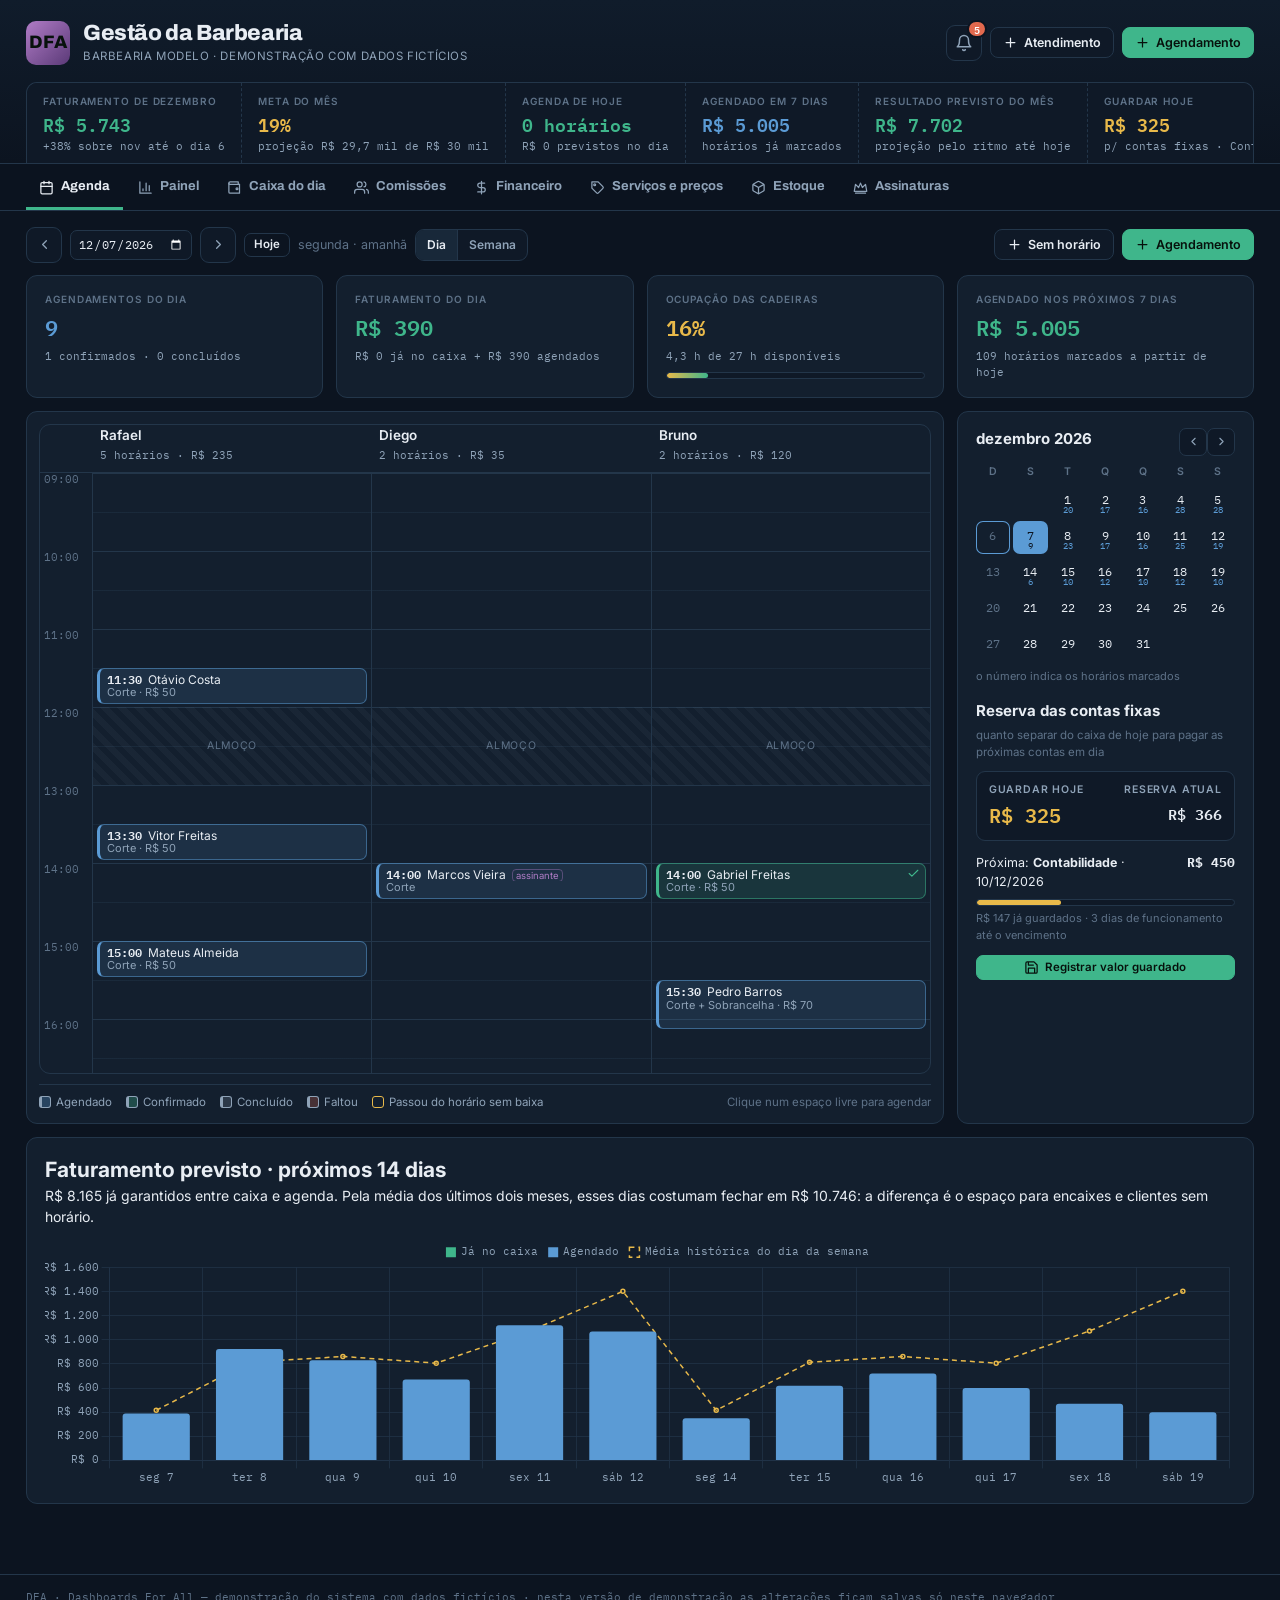
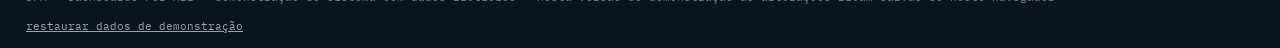
==== commit 5df649d1: "Barbearia: reserva diária para as contas fixas A demonstração passa a refletir a barbearia da client" ====
--- a/barbearia/index.html
+++ b/barbearia/index.html
@@ -4,7 +4,7 @@
 <meta charset="UTF-8">
 <meta name="viewport" content="width=device-width, initial-scale=1.0">
 <title>DFA · Gestão da Barbearia</title>
-<meta name="description" content="Dashboards For All: sistema de gestão para barbearia: agenda, caixa, comissões, DRE, precificação, estoque e assinaturas.">
+<meta name="description" content="Dashboards For All: sistema de gestão para barbearia: agenda, caixa, comissões, reserva para as contas fixas, DRE, precificação, estoque e assinaturas.">
 <meta name="theme-color" content="#0C1420">
 <link rel="preconnect" href="https://fonts.googleapis.com">
 <link rel="preconnect" href="https://fonts.gstatic.com" crossorigin>
@@ -505,6 +505,19 @@
 .kv{grid-template-columns:1fr auto}
 @media (max-width:900px){.c8{grid-column:span 12}.c2{grid-column:span 6}}
 
+
+/* ---------- reserva ---------- */
+.resbig{display:flex;justify-content:space-between;gap:10px;background:var(--panel2);border:1px solid var(--line);border-radius:9px;padding:10px 12px}
+.resbig .lab{font-size:10.5px;letter-spacing:.08em;text-transform:uppercase;color:var(--muted);font-weight:600}
+.resbig .val{font-size:20px;font-weight:600;margin-top:2px}
+.resbig .r{text-align:right}.resbig .r .val{font-size:15px;color:var(--text);margin-top:6px}
+.resnext{margin-top:12px}
+.resstrip{display:flex;align-items:center;gap:12px;padding:12px 16px;border-color:rgba(232,185,74,.4);background:linear-gradient(90deg,rgba(232,185,74,.08),transparent 60%);font-size:13px}
+.resstrip .grow{flex:1}.resstrip b.mono{color:var(--ambar)}
+.rs-ic{width:32px;height:32px;border-radius:8px;background:rgba(232,185,74,.15);display:grid;place-items:center;color:var(--ambar);flex:0 0 32px}
+.c5{grid-column:span 5}.c7{grid-column:span 7}
+@media (max-width:600px){.tbl.dre td,.tbl.dre th{padding-left:6px;padding-right:6px;font-size:11.5px}}
+@media (max-width:900px){.c5,.c7{grid-column:span 12}.resstrip{flex-wrap:wrap}}
 /* ---------- agenda ---------- */
 .cal{--tw:52px;display:flex;flex-direction:column}
 .cal-head{display:grid;grid-template-columns:var(--tw) repeat(var(--n),minmax(0,1fr));border-bottom:1px solid var(--line);padding-bottom:8px}
@@ -638,16 +651,16 @@
 const FORMA_COR={'Pix':COLORS.teal,'Crédito':COLORS.aco,'Débito':COLORS.roxo,'Dinheiro':COLORS.verde,'Assinatura':COLORS.ambar};
 
 /* ---------------- dados de demonstração (gerados para os últimos 3 meses) ---------------- */
+const RES_HOR=35;
 function mulberry(a){return function(){a|=0;a=a+0x6D2B79F5|0;let t=Math.imul(a^a>>>15,1|a);t=t+Math.imul(t^t>>>7,61|t)^t;return ((t^t>>>14)>>>0)/4294967296;};}
 function buildDemo(){
   const R=mulberry(20261120),pick=(arr,w)=>{let r=R()*sum(w),i=0;while(r>w[i]){r-=w[i];i++;}return arr[i];};
-  const S={v:1,demo:true,cfg:{nome:'Barbearia Modelo',imposto:.06,meta:35000,comAssin:18,taxas:{'Pix':0,'Crédito':.032,'Débito':.015,'Dinheiro':0,'Assinatura':0}},
-    barbeiros:[{id:'b1',nome:'Rafael',com:.45},{id:'b2',nome:'Diego',com:.45},{id:'b3',nome:'Bruno',com:.40}],
+  const S={v:1,demo:true,cfg:{nome:'Barbearia Modelo',imposto:.06,meta:30000,comAssin:20,whats:false,taxas:{'Pix':0,'Crédito':.032,'Débito':.015,'Dinheiro':0,'Assinatura':0}},
+    barbeiros:[{id:'b1',nome:'Rafael',com:0,dono:true},{id:'b2',nome:'Diego',com:.5},{id:'b3',nome:'Bruno',com:.5}],
     servicos:[{id:'s1',nome:'Corte',preco:50,min:30,material:2.5},{id:'s2',nome:'Barba',preco:35,min:20,material:3},{id:'s3',nome:'Corte + barba',preco:70,min:50,material:5},
       {id:'s4',nome:'Pezinho',preco:15,min:10,material:.5},{id:'s5',nome:'Sobrancelha',preco:20,min:10,material:.5},{id:'s6',nome:'Platinado',preco:150,min:90,material:38},{id:'s7',nome:'Hidratação',preco:35,min:20,material:7}],
-    produtos:[{id:'p1',nome:'Pomada modeladora',custo:22,preco:45,min:8,ini:14},{id:'p2',nome:'Óleo para barba',custo:18,preco:40,min:6,ini:10},{id:'p3',nome:'Shampoo para barba',custo:16,preco:38,min:5,ini:8},
-      {id:'p4',nome:'Cerveja long neck',custo:5,preco:12,min:24,ini:48},{id:'p5',nome:'Refrigerante lata',custo:3,preco:7,min:12,ini:36}],
-    assinantes:[],assinPag:[],atend:[],compras:[],contas:[],vales:[],comPag:{}};
+    produtos:[{id:'p1',nome:'Pomada efeito matte',custo:22,preco:45,min:8,ini:12},{id:'p2',nome:'Pomada efeito brilho',custo:20,preco:42,min:5,ini:10},{id:'p3',nome:'Pomada em pó',custo:18,preco:38,min:4,ini:8}],
+    assinantes:[],assinPag:[],atend:[],compras:[],contas:[],vales:[],comPag:{},reserva:[]};
   const NOMES=['Lucas','Gabriel','Mateus','Pedro','Gustavo','João','Felipe','Thiago','André','Caio','Vitor','Leonardo','Henrique','Rodrigo','Eduardo','Marcelo','Daniel','Ricardo','Fábio','Renan','Igor','Samuel','Otávio','Murilo','Wesley','Alex','Danilo','Paulo','Sérgio','Vinícius'];
   const SOB=['Silva','Souza','Oliveira','Santos','Lima','Costa','Pereira','Almeida','Ribeiro','Martins','Rocha','Araújo','Barros','Freitas','Moreira'];
   const ASS=[['Carlos Mendes','Corte ilimitado',119,5],['Bruno Teixeira','Corte + barba ilimitado',189,5],['Rafael Duarte','Corte ilimitado',119,10],['Tiago Nunes','Corte + barba ilimitado',189,10],
@@ -659,13 +672,13 @@
   const stock={};S.produtos.forEach(p=>stock[p.id]=p.ini);
   months.forEach((ym,mi)=>{
     /* compras de produtos no início do mês */
-    const reposicao={p1:mi===2?6:12,p2:6,p3:4,p4:36,p5:18};
+    const reposicao={p1:mi===2?4:12,p2:6,p3:6};
     Object.entries(reposicao).forEach(([pid,q])=>{const p=S.produtos.find(x=>x.id===pid);S.compras.push({id:'c'+(++n),date:ym+'-02',produtoId:pid,qtd:q,custo:p.custo});stock[pid]+=q;});
     const tot=sum(Object.entries(reposicao),([pid,q])=>q*S.produtos.find(x=>x.id===pid).custo);
     /* contas do mês */
-    [['Aluguel',3000,5],['Pró-labore',3500,5],['App de agenda',99,8],['Internet',120,10],['Contabilidade',450,10],['Energia elétrica',590+Math.round(R()*80),15],['Água',150+Math.round(R()*30),18],['Marketing (Instagram)',300,20],['Produtos de limpeza',180,25]]
+    [['Aluguel',3000,5],['Retirada do dono',3500,5],['App de agenda',99,8],['Internet',120,10],['Contabilidade',450,10],['Energia elétrica',590+Math.round(R()*80),15],['Água',150+Math.round(R()*30),18],['Marketing (Instagram)',300,20],['Produtos de limpeza',180,25]]
       .forEach(([d,v,dia])=>{const venc=ym+'-'+pad(dia);S.contas.push({id:'k'+(++n),desc:d,cat:'Despesa fixa',valor:v,venc,pago:venc<TODAY&&!(ym===CUR_YM&&d==='Energia elétrica')});});
-    S.contas.push({id:'k'+(++n),desc:'Compra de produtos para revenda',cat:'Compra de produtos',valor:tot,venc:ym+'-12',pago:ym+'-12'<TODAY});
+    S.contas.push({id:'k'+(++n),desc:'Compra de pomadas',cat:'Compra de produtos',valor:tot,venc:ym+'-12',pago:ym+'-12'<TODAY});
     /* assinaturas */
     S.assinantes.forEach(a=>{const date=ym+'-'+pad(a.dia);if(date>TODAY)return;const pend=ym===CUR_YM&&(a.id==='a9'||a.id==='a11');S.assinPag.push({id:'q'+(++n),assinId:a.id,ym,valor:a.valor,pago:!pend,date});});
     /* vales */
@@ -687,13 +700,23 @@
           itens.push({t:'s',id:sid,qtd:1,preco:sv.preco});
           if(sid==='s1'&&R()<.12)itens.push({t:'s',id:'s5',qtd:1,preco:20});
           forma=pick(['Pix','Crédito','Débito','Dinheiro'],[.38,.27,.22,.13]);}
-        const r=R();let pid=null;if(r<.09)pid=R()<.6?'p4':'p5';else if(r<.12)pid='p1';else if(r<.135)pid='p2';else if(r<.145)pid='p3';
-        if(pid&&stock[pid]>0){const p=S.produtos.find(x=>x.id===pid);const q=pid==='p4'&&R()<.3?2:1;if(stock[pid]>=q){itens.push({t:'p',id:pid,qtd:q,preco:p.preco});stock[pid]-=q;if(forma==='Assinatura')forma='Pix';}}
+        const r=R();let pid=null;if(r<.025)pid='p1';else if(r<.04)pid='p2';else if(r<.05)pid='p3';
+        if(pid&&stock[pid]>0){const p=S.produtos.find(x=>x.id===pid);const q=1;if(stock[pid]>=q){itens.push({t:'p',id:pid,qtd:q,preco:p.preco});stock[pid]-=q;if(forma==='Assinatura')forma='Pix';}}
         S.atend.push({id:'t'+(++n),date:d,hora:pad(h)+':'+pad(mm),cliente,barbeiroId:bid,itens,forma,desconto:0,assinante:!!assin});
       }
     }
     if(ym!==CUR_YM)['b1','b2','b3'].forEach(b=>S.comPag[ym+'|'+b]=ymAdd(ym,1)+'-05');
   });
+  /* contas fixas do próximo mês (ainda em aberto) */
+  {const ym=ymAdd(CUR_YM,1);[['Aluguel',3000,5],['Retirada do dono',3500,5],['App de agenda',99,8],['Internet',120,10],['Contabilidade',450,10],['Energia elétrica',640,15],['Água',165,18],['Marketing (Instagram)',300,20],['Produtos de limpeza',180,25]]
+    .forEach(([d,v,dia])=>S.contas.push({id:'k'+(++n),desc:d,cat:'Despesa fixa',valor:v,venc:ym+'-'+pad(dia),pago:false}));}
+  /* reserva diária para as contas fixas: simulação desde o início do histórico */
+  {const ini=months[0]+'-01';const fx=S.contas.filter(c=>c.cat==='Despesa fixa');
+    let saldo=sum(fx.filter(c=>c.venc>=ini&&c.venc<=addD(ini,9)),c=>num(c.valor));
+    S.reserva.push({id:'r'+(++n),date:ini,valor:saldo,obs:'Saldo inicial separado para as contas'});
+    for(let d=ini;d<TODAY;d=addD(d,1)){
+      if(pD(d).getDay()!==0){const abertas=fx.filter(c=>c.venc>=d);const r=reservaTaxa(d,saldo,abertas).taxa;if(r>0){const v=Math.ceil(r/5)*5;saldo+=v;S.reserva.push({id:'r'+(++n),date:d,valor:v,obs:'Guardado do caixa do dia'});}}
+      fx.filter(c=>c.venc===d&&c.pago).forEach(c=>{const v=Math.min(saldo,num(c.valor));if(v>0){saldo-=v;S.reserva.push({id:'r'+(++n),date:d,valor:-v,obs:'Pagamento: '+c.desc,contaId:c.id});}});}}
   /* agenda: hoje e próximas duas semanas */
   S.agenda=[];S.gen=TODAY;
   const nowD=new Date(),nowM=nowD.getHours()*60+nowD.getMinutes();
@@ -713,7 +736,7 @@
             if(R()<.05)ag.status='Faltou';
             else{ag.status='Concluído';let forma=assin?'Assinatura':pick(['Pix','Crédito','Débito','Dinheiro'],[.38,.27,.22,.13]);
               const itens=sv.map(id=>({t:'s',id,qtd:1,preco:assin?0:S.servicos.find(x=>x.id===id).preco}));
-              const r=R();let pid=null;if(r<.09)pid=R()<.6?'p4':'p5';else if(r<.12)pid='p1';
+              const r=R();let pid=null;if(r<.025)pid='p1';else if(r<.04)pid='p2';else if(r<.05)pid='p3';
               if(pid&&stock[pid]>0){itens.push({t:'p',id:pid,qtd:1,preco:S.produtos.find(x=>x.id===pid).preco});stock[pid]--;if(forma==='Assinatura')forma='Pix';}
               const at={id:'t'+(++n),date:d,hora:hm,cliente:cli,barbeiroId:b.id,itens,forma,desconto:0,assinante:!!assin};S.atend.push(at);ag.atendId=at.id;}
           }else if(k===0&&t-60<=nowM)ag.status=R()<.85?'Confirmado':'Agendado';
@@ -725,8 +748,8 @@
 }
 
 /* ---------------- estado ---------------- */
-const KEY='dfa-barbearia-v2',UKEY='dfa-barbearia-ui-v2';
-function validBase(o){return !!(o&&o.v===1&&['barbeiros','servicos','produtos','atend','contas','agenda'].every(k=>Array.isArray(o[k])));}
+const KEY='dfa-barbearia-v3',UKEY='dfa-barbearia-ui-v3';
+function validBase(o){return !!(o&&o.v===1&&['barbeiros','servicos','produtos','atend','contas','agenda','reserva'].every(k=>Array.isArray(o[k])));}
 let S=(()=>{try{const o=JSON.parse(localStorage.getItem(KEY)||'null');if(validBase(o)&&o.gen===TODAY)return o;}catch(e){}return buildDemo();})();
 let U=Object.assign({tab:'agenda',agView:'dia',mes:CUR_YM},(()=>{try{return JSON.parse(localStorage.getItem(UKEY)||'{}')||{};}catch(e){return {};}})());U.dia=pD(TODAY).getDay()===0?addD(TODAY,1):TODAY;U.mes=CUR_YM;
 function save(){try{localStorage.setItem(KEY,JSON.stringify(S));}catch(e){}}
@@ -745,7 +768,7 @@
   const bruto=Math.max(0,vServ+vProd-num(a.desconto));
   const taxa=bruto*num(S.cfg.taxas[a.forma]);
   const b=IX.b[a.barbeiroId]||{com:0};
-  const com=a.assinante?num(S.cfg.comAssin)*serv.length:Math.max(0,vServ-num(a.desconto))*num(b.com);
+  const com=!num(b.com)?0:a.assinante?num(S.cfg.comAssin)*serv.length:Math.max(0,vServ-num(a.desconto))*num(b.com);
   const mat=sum(serv,i=>num((IX.s[i.id]||{}).material)*num(i.qtd||1));
   const cmv=sum(prod,i=>num((IX.p[i.id]||{}).custo)*num(i.qtd||1));
   return {vServ,vProd,bruto,taxa,imp:bruto*num(S.cfg.imposto),com,mat,cmv};
@@ -786,6 +809,7 @@
   const pg=S.assinPag.find(p=>p.assinId===a.id&&p.ym===ym);const custo=sum(us,x=>x.com+x.mat)+num(a.valor)*num(S.cfg.imposto);
   return {a,usos:us.length,pg,custo,res:num(a.valor)-custo};});}
 function alerts(){const out=[],E=estoque();
+  {const R=reserva();if(R.falta>0&&nowMin()>=17*60)out.push({lvl:'am',t:'Guardar '+fR(R.falta)+' hoje para as contas fixas',s:R.prox?'próxima conta: '+R.prox.c.desc+' em '+fD(R.prox.c.venc):'reserva das contas fixas',act:'guardar'});}
   S.agenda.filter(g=>g.date===TODAY&&agAtrasado(g)).forEach(g=>out.push({lvl:'am',t:'Sem baixa · '+g.hora+' '+g.cliente,s:agServ(g)+' com '+((IX.b[g.barbeiroId]||{}).nome||'')+': concluir ou marcar falta',act:'openAg',id:g.id}));
   S.contas.filter(c=>!c.pago&&dd(TODAY,c.venc)<=7).sort((a,b)=>a.venc.localeCompare(b.venc)).forEach(c=>out.push({lvl:c.venc<TODAY?'db':'am',t:(c.venc<TODAY?'Conta vencida · ':'Conta a vencer · ')+c.desc,s:fR2(num(c.valor))+' · '+fD(c.venc)+' ('+rel(c.venc)+')',act:'pagar',id:c.id}));
   S.produtos.forEach(p=>{const x=E[p.id];if(x.sit!=='OK')out.push({lvl:x.sit==='Sem estoque'?'db':'am',t:'Repor estoque · '+p.nome,s:'saldo '+x.saldo+' · mínimo '+p.min,act:'newCompra',id:p.id});});
@@ -880,7 +904,7 @@
     ['Agenda de hoje','cr',fN(S.agenda.filter(g=>g.date===TODAY&&g.status!=='Cancelado').length)+' horários',fR(diaInfo(TODAY).total)+' previstos no dia','agenda'],
     ['Agendado em 7 dias','az',fRs(sum([...Array(7)].map((_,k)=>addD(TODAY,k)),x=>diaInfo(x).prev)),'horários já marcados','agenda'],
     ['Resultado previsto do mês',M.resProj<0?'db':'cr',fRs(M.resProj),'projeção pelo ritmo até hoje','financeiro'],
-    ['Contas em 7 dias',venc.some(c=>c.venc<TODAY)?'db':venc.length?'am':'cr',fN(venc.length),fR(sum(venc,c=>num(c.valor)))+' a pagar','financeiro'],
+    (R=>['Guardar hoje',R.falta?'am':'cr',R.falta?fR(R.falta):'feito','p/ contas fixas'+(R.prox?' · '+R.prox.c.desc+' '+fDs(R.prox.c.venc):''),'financeiro'])(reserva()),
     ['Estoque para repor',rep?'db':'cr',fN(rep),'produtos abaixo do mínimo','estoque']];
   $('#ledger').innerHTML=c.map(x=>'<button class="lc" data-act="tab" data-tab="'+x[4]+'"><div class="lab">'+x[0]+'</div><div class="val '+x[1]+'">'+x[2]+'</div><div class="sub">'+esc(x[3])+'</div></button>').join('');}
 const TABS=[['agenda','Agenda','cal'],['painel','Painel','chart'],['caixa','Caixa do dia','wallet'],['comissoes','Comissões','users'],['financeiro','Financeiro','dollar'],['servicos','Serviços e preços','tag'],['estoque','Estoque','box'],['assinaturas','Assinaturas','crown']];
@@ -925,6 +949,7 @@
     ${kpi('Total do dia',fR2(tot),fN(at.length)+' atendimentos · ticket '+fR2(pagos.length?sum(pagos,x=>x.bruto)/pagos.length:0),'cr',null,'c2')}
     ${['Pix','Crédito','Débito','Dinheiro'].map(f=>{const v=sum(xs.filter(x=>x.a.forma===f),x=>x.bruto);return kpi(f,fR2(v),f==='Dinheiro'?'confira com a gaveta':num(S.cfg.taxas[f])?'taxa '+fP(S.cfg.taxas[f])+' · líquido '+fR2(v*(1-num(S.cfg.taxas[f]))):'sem taxa','',null,'c2');}).join('')}
     ${kpi('Líquido após taxas',fR2(tot-tax),'taxas da maquininha '+fR2(tax),'az',null,'c2')}
+    ${U.dia===TODAY?(R=>`<div class="card resstrip"><div class="rs-ic">${ic('save')}</div><div class="grow"><b>Reserva das contas fixas.</b> ${R.falta?'Do caixa de hoje ('+fR(tot)+'), separe <b class="mono">'+fR(R.falta)+'</b>'+(tot?' ('+fP(R.falta/tot,0)+' do que entrou até agora)':'')+' para pagar as próximas contas em dia'+(R.prox?': '+esc(R.prox.c.desc)+' vence em '+fD(R.prox.c.venc)+'.':'.'):'O valor de hoje já foi guardado ('+fR(R.guardadoHoje)+'). Reserva atual: '+fR(R.saldo)+'.'}</div><button class="btn sm ${R.falta?'pri':''}" data-act="guardar">${ic('save')}Registrar</button></div>`)(reserva()):''}
     <div class="card c8" style="padding:0"><div class="sh"><h2>Atendimentos</h2><span class="faint" style="font-size:12px">clique no cliente para editar</span></div>
       <div class="tw" style="border:none;border-radius:0 0 11px 11px"><table class="tbl"><thead><tr><th>Hora</th><th>Cliente</th><th>Barbeiro</th><th>Serviços e produtos</th><th>Pagamento</th><th class="r">Valor</th><th class="r">Taxa</th><th class="r">Comissão</th><th></th></tr></thead><tbody>
       ${xs.map(x=>{const a=x.a;return `<tr><td class="m">${esc(a.hora)}</td><td><button class="lnk" data-act="editAtend" data-id="${a.id}">${esc(a.cliente||'—')}</button>${a.assinante?' '+bdg('Assinatura'):''}</td><td>${esc((IX.b[a.barbeiroId]||{}).nome||'—')}</td>
@@ -942,13 +967,13 @@
 /* ---------------- COMISSÕES ---------------- */
 VIEWS.comissoes=()=>{const rows=comissoes(U.mes);
   $('#main').innerHTML=`<div class="tbar">${monthSel()}<span class="faint" style="font-size:12px">Comissão sobre os serviços (produtos não comissionam) · atendimento de assinante paga ${fR2(num(S.cfg.comAssin))} fixo</span><span class="grow"></span><button class="btn" data-act="newVale">${ic('plus')}Vale / adiantamento</button></div>
-  <div class="grid">${rows.map((r,i)=>`<div class="card c4"><div class="hrow"><div><h2>${esc(r.b.nome)}</h2><p class="sub">${fN(r.n)} atendimentos · ${r.assin} de assinantes</p></div>${r.pago?bdg('Pago'):bdg('Pendente')}</div>
+  <div class="grid">${rows.map((r,i)=>`<div class="card c4"><div class="hrow"><div><h2>${esc(r.b.nome)}${r.b.dono?' <span class="bdg bP">dono</span>':''}</h2><p class="sub">${fN(r.n)} atendimentos · ${r.assin} de assinantes</p></div>${r.b.dono?'':r.pago?bdg('Pago'):bdg('Pendente')}</div>
     <div class="kv"><label>Faturamento em serviços</label><span class="mono">${fR2(r.fatServ)}</span></div>
-    <div class="kv"><label>% de comissão</label><span><input class="in sm mono" type="number" step="1" min="0" max="100" value="${+(num(r.b.com)*100).toFixed(1)}" data-com="${r.b.id}" style="width:74px"> %</span></div>
+    ${r.b.dono?'<div class="kv"><label>% de comissão</label><span class="faint" style="font-size:12px">dono · o faturamento dele fica com a barbearia</span></div>':`<div class="kv"><label>% de comissão</label><span><input class="in sm mono" type="number" step="1" min="0" max="100" value="${+(num(r.b.com)*100).toFixed(1)}" data-com="${r.b.id}" style="width:74px"> %</span></div>`}
     <div class="kv"><label>Comissão do mês</label><span class="mono">${fR2(r.com)}</span></div>
     <div class="kv"><label>(−) Vales</label><span class="mono neg">${fR2(r.vales)}</span></div>
     <div class="kv"><label><b>A pagar</b></label><span class="mono"><b style="font-size:16px">${fR2(r.pagar)}</b></span></div>
-    <div style="margin-top:12px">${r.pago?'<span class="faint" style="font-size:12px">pago em '+fD(r.pago)+'</span> <button class="btn sm ghost" data-act="comPag" data-id="'+r.b.id+'">Desfazer</button>':'<button class="btn sm pri" data-act="comPag" data-id="'+r.b.id+'">'+ic('check')+'Marcar como pago</button>'}</div></div>`).join('')}
+    <div style="margin-top:12px">${r.b.dono?'<span class="faint" style="font-size:12px">sem comissão a pagar</span>':r.pago?'<span class="faint" style="font-size:12px">pago em '+fD(r.pago)+'</span> <button class="btn sm ghost" data-act="comPag" data-id="'+r.b.id+'">Desfazer</button>':'<button class="btn sm pri" data-act="comPag" data-id="'+r.b.id+'">'+ic('check')+'Marcar como pago</button>'}</div></div>`).join('')}
     <div class="card c6"><h2>Comissão × faturamento</h2><div style="height:220px;margin-top:8px"><canvas id="chCom"></canvas></div></div>
     <div class="card c6" style="padding:0"><div class="sh"><h2>Vales do mês</h2></div><div class="tw" style="border:none"><table class="tbl"><thead><tr><th>Data</th><th>Barbeiro</th><th>Observação</th><th class="r">Valor</th><th></th></tr></thead><tbody>
       ${S.vales.filter(v=>v.date.slice(0,7)===U.mes).map(v=>`<tr><td class="m">${fD(v.date)}</td><td>${esc((IX.b[v.barbeiroId]||{}).nome||'—')}</td><td>${esc(v.obs||'')}</td><td class="m r">${fR2(num(v.valor))}</td><td class="r"><button class="ibtn sm" data-act="delVale" data-id="${v.id}" aria-label="Excluir vale">${ic('trash')}</button></td></tr>`).join('')||'<tr><td colspan="5">'+empty('Nenhum vale neste mês.')+'</td></tr>'}
@@ -959,15 +984,17 @@
 VIEWS.financeiro=()=>{const M=month(U.mes);const cs=S.contas.filter(c=>c.venc.slice(0,7)===U.mes).sort((a,b)=>a.venc.localeCompare(b.venc));
   const PJ=M.frac<1;const line=(l,v,cls,fixo)=>`<tr class="${cls||''}"><td>${l}</td><td class="m r">${fR2(v)}</td>${PJ?'<td class="m r">'+fR2(fixo?v:v/M.frac)+'</td>':''}<td class="m r faint">${M.bruta?fP((fixo&&PJ?v/M.brutaProj:v/M.bruta)):'—'}</td></tr>`;
   const ms=[...Array(6)].map((_,i)=>ymAdd(U.mes,i-5)).filter(m=>S.atend.some(a=>a.date.slice(0,7)===m));
+  const RF=resFin();
   $('#main').innerHTML=`<div class="tbar">${monthSel()}<span class="grow"></span><button class="btn pri" data-act="newConta">${ic('plus')}Conta a pagar</button></div>
   <div class="grid">
+    ${RF.html}
     <div class="card c6"><h2>Resultado do mês (DRE)</h2><p class="sub" style="margin-bottom:10px">${ymLong(U.mes)}${M.frac<1?' · até '+fD(TODAY):''}</p>
-      <table class="tbl dre"><thead><tr><th></th><th class="r">${PJ?'Até hoje':'R$'}</th>${PJ?'<th class="r">Projeção do mês</th>':''}<th class="r">% receita</th></tr></thead><tbody>
+      <div style="overflow-x:auto"><table class="tbl dre"><thead><tr><th></th><th class="r">${PJ?'Até hoje':'R$'}</th>${PJ?'<th class="r">Projeção do mês</th>':''}<th class="r">% receita</th></tr></thead><tbody>
       ${line('Serviços',M.serv-M.desc)}${line('Produtos',M.prod)}${line('Assinaturas recebidas',M.assin)}
       ${line('<b>Receita bruta</b>',M.bruta,'tot')}${line('(−) Impostos ('+fP(S.cfg.imposto)+')',-M.imp)}${line('(−) Taxas da maquininha',-M.taxas)}
       ${line('<b>Receita líquida</b>',M.liq,'tot')}${line('(−) Comissões',-M.com)}${line('(−) Material dos serviços',-M.mat)}${line('(−) Custo dos produtos vendidos',-M.cmv)}
       ${line('<b>Margem de contribuição</b>',M.mc,'tot')}${line('(−) Despesas fixas',-M.fixas,'',true)}
-      <tr class="tot big"><td><b>Resultado do mês</b></td><td class="m r ${M.res<0?'neg':'pos'}"><b>${fR2(M.res)}</b></td>${PJ?'<td class="m r '+(M.resProj<0?'neg':'pos')+'"><b>'+fR2(M.resProj)+'</b></td>':''}<td class="m r">${PJ?(M.brutaProj?fP(M.resProj/M.brutaProj):'—'):(M.bruta?fP(M.res/M.bruta):'—')}</td></tr></tbody></table>
+      <tr class="tot big"><td><b>Resultado do mês</b></td><td class="m r ${M.res<0?'neg':'pos'}"><b>${fR2(M.res)}</b></td>${PJ?'<td class="m r '+(M.resProj<0?'neg':'pos')+'"><b>'+fR2(M.resProj)+'</b></td>':''}<td class="m r">${PJ?(M.brutaProj?fP(M.resProj/M.brutaProj):'—'):(M.bruta?fP(M.res/M.bruta):'—')}</td></tr></tbody></table></div>
       ${PJ?'<p class="faint" style="font-size:11.5px;margin-top:8px">O mês ainda não acabou: as despesas fixas já entram inteiras, por isso o resultado até hoje fica menor. A projeção estende receitas e custos variáveis pelo ritmo de '+fP(M.frac,0)+' do mês e mantém as despesas fixas.</p>':''}</div>
     <div class="card c6"><h2>Ponto de equilíbrio</h2><p class="sub" style="margin-bottom:12px">quanto a barbearia precisa faturar para pagar todas as despesas fixas</p>
       <div class="grid" style="gap:10px">
@@ -980,7 +1007,7 @@
       ${cs.map(c=>{const st=c.pago?'Pago':c.venc<TODAY?'Vencida':'Pendente';return `<tr><td class="m ${st==='Vencida'?'neg':''}">${fD(c.venc)}</td><td>${esc(c.desc)}</td><td>${esc(c.cat)}</td><td class="m r">${fR2(num(c.valor))}</td><td>${bdg(st)}</td>
         <td class="nw r">${c.pago?'':'<button class="btn sm" data-act="pagar" data-id="'+c.id+'">'+ic('check')+'Pagar</button> '}<button class="ibtn sm" data-act="delConta" data-id="${c.id}" aria-label="Excluir conta">${ic('trash')}</button></td></tr>`;}).join('')||'<tr><td colspan="6">'+empty('Nenhuma conta neste mês.')+'</td></tr>'}
       </tbody></table></div></div></div>`;
-  const Ms=ms.map(month);mkChart('chRes',{type:'bar',data:{labels:Ms.map(x=>ymLab(x.ym)+(x.frac<1?' (prev.)':'')),datasets:[{label:'Receita bruta',data:Ms.map(x=>x.brutaProj),backgroundColor:Ms.map(x=>x.frac<1?'rgba(91,155,213,.45)':COLORS.aco),borderRadius:4},{label:'Resultado',data:Ms.map(x=>x.resProj),backgroundColor:Ms.map(x=>x.resProj<0?COLORS.vermelho:COLORS.verde),borderRadius:4}]},options:{maintainAspectRatio:false,scales:{y:axisR},plugins:{tooltip:{callbacks:{label:c=>c.dataset.label+(Ms[c.dataIndex].frac<1?' (projeção)':'')+': '+fR(c.raw)}}}}});};
+  RF.chart();const Ms=ms.map(month);mkChart('chRes',{type:'bar',data:{labels:Ms.map(x=>ymLab(x.ym)+(x.frac<1?' (prev.)':'')),datasets:[{label:'Receita bruta',data:Ms.map(x=>x.brutaProj),backgroundColor:Ms.map(x=>x.frac<1?'rgba(91,155,213,.45)':COLORS.aco),borderRadius:4},{label:'Resultado',data:Ms.map(x=>x.resProj),backgroundColor:Ms.map(x=>x.resProj<0?COLORS.vermelho:COLORS.verde),borderRadius:4}]},options:{maintainAspectRatio:false,scales:{y:axisR},plugins:{tooltip:{callbacks:{label:c=>c.dataset.label+(Ms[c.dataIndex].frac<1?' (projeção)':'')+': '+fR(c.raw)}}}}});};
 
 /* ---------------- SERVIÇOS E PREÇOS ---------------- */
 VIEWS.servicos=()=>{const P=precos(U.mes);
@@ -1075,7 +1102,9 @@
   newConta:()=>simple('Nova conta a pagar',[{k:'desc',label:'Descrição',w:'half'},{k:'cat',label:'Categoria',type:'select',options:['Despesa fixa','Compra de produtos','Outras'],w:'half',help:'Só despesas fixas entram no ponto de equilíbrio'},
     {k:'valor',label:'Valor (R$)',type:'number',step:'0.01',w:'third'},{k:'venc',label:'Vencimento',type:'date',value:TODAY,w:'third'},{k:'pago',label:'Situação',type:'select',options:[['0','Pendente'],['1','Pago']],w:'third'}],
     v=>{if(!v.desc||!num(v.valor)){toast('Preencha descrição e valor',{icon:'alert'});return false;}snap();S.contas.push({id:uid('k'),desc:v.desc,cat:v.cat,valor:num(v.valor),venc:v.venc,pago:v.pago==='1'});commit('Conta registrada');}),
-  pagar:t=>{const c=S.contas.find(x=>x.id===t.dataset.id);snap();c.pago=true;commit(c.desc+': paga');},
+  pagar:t=>{const c=S.contas.find(x=>x.id===t.dataset.id);snap();c.pago=true;let msg=c.desc+': paga';
+    if(c.cat==='Despesa fixa'){const sd=sum(S.reserva,r=>num(r.valor)),v=Math.min(sd,num(c.valor));if(v>0){S.reserva.push({id:uid('r'),date:TODAY,valor:-v,obs:'Pagamento: '+c.desc,contaId:c.id});msg+=' · '+fR2(v)+' saiu da reserva';}}
+    commit(msg);},
   delConta:t=>confirmDlg('Excluir esta conta?',()=>{snap();S.contas=S.contas.filter(c=>c.id!==t.dataset.id);commit('Conta excluída');},'Excluir'),
   newServ:()=>simple('Novo serviço',[{k:'nome',label:'Serviço',w:'half'},{k:'preco',label:'Preço (R$)',type:'number',step:'0.01',w:'half'},{k:'min',label:'Tempo (min)',type:'number',w:'half'},{k:'material',label:'Material por atendimento (R$)',type:'number',step:'0.5',w:'half'}],
     v=>{if(!v.nome){toast('Informe o nome',{icon:'alert'});return false;}snap();S.servicos.push({id:uid('s'),nome:v.nome,preco:num(v.preco),min:num(v.min),material:num(v.material)});commit('Serviço cadastrado');}),
@@ -1134,7 +1163,7 @@
       ${kpi('Ocupação das cadeiras',cap?fP(I.occ,0):'fechado',cap?fN(sum(I.gs.filter(g=>g.status!=='Faltou'),agDur)/60,1)+' h de '+fN(cap/60,0)+' h disponíveis':'a barbearia não abre aos domingos',I.occ>=.85?'cr':I.occ>=.6?'az':'am',cap?I.occ:null)}
       ${kpi('Agendado nos próximos 7 dias',fR(p7),fN(n7)+' horários marcados a partir de hoje','cr')}
       <div class="card c9" style="padding:12px">${view==='dia'?calDia(d):calSemana(d)}</div>
-      <div class="card c3">${miniMes(d)}<div style="margin-top:16px">${confList(d)}</div></div>
+      <div class="card c3">${miniMes(d)}<div style="margin-top:16px">${S.cfg.whats?confList(d):resCard()}</div></div>
       <div class="card"><div class="hrow"><div><h2>Faturamento previsto · próximos 14 dias</h2><p class="sub">${projTxt()}</p></div></div><div style="height:250px"><canvas id="chProj"></canvas></div></div>
     </div>`;
   const ds=[...Array(14)].map((_,k)=>addD(TODAY,k)).filter(x=>pD(x).getDay()!==0);const MD=mediasDow();
@@ -1158,13 +1187,13 @@
       ${mine.map(g=>{const t=hm2m(g.hora),du=agDur(g);const late=agAtrasado(g);
         return `<button class="ag-b st-${AG_SLUG[g.status]}${late?' late':''}" data-act="openAg" data-id="${g.id}" style="top:${(t-ABRE)*PXM}px;height:${Math.max(24,du*PXM-3)}px" title="${esc(g.hora+' · '+g.cliente+' · '+agServ(g)+' · '+g.status)}">
           <span class="ag-t"><b>${g.hora}</b>${esc(g.cliente)}${g.assinante?' <i class="ag-tag">assinante</i>':''}</span>${du>=30?'<small>'+esc(agServ(g))+(agValor(g)?' · '+fR(agValor(g)):'')+'</small>':''}
-          <span class="ag-ic">${g.origem==='WhatsApp'?'<i class="wa" title="Agendado pelo WhatsApp">WA</i>':''}${g.status==='Confirmado'?ic('check'):''}</span></button>`;}).join('')}</div>`;};
+          <span class="ag-ic">${g.origem==='WhatsApp'&&S.cfg.whats?'<i class="wa" title="Agendado pelo WhatsApp">WA</i>':''}${g.status==='Confirmado'?ic('check'):''}</span></button>`;}).join('')}</div>`;};
   const head=bs.map(b=>{const mine=gs.filter(g=>g.barbeiroId===b.id&&g.status!=='Cancelado');return `<div class="cal-bh">${esc(b.nome)}<small>${mine.length} horários · ${fR(sum(mine.filter(agAtivo),agValor)+sum(S.atend.filter(a=>a.date===d&&a.barbeiroId===b.id),a=>calcA(a).bruto))}</small></div>`;}).join('');
   const nowL=d===TODAY&&nowMin()>ABRE&&nowMin()<FECHA?`<div class="cal-now" style="top:${(nowMin()-ABRE)*PXM}px"><span>${m2hm(nowMin())}</span></div>`:'';
   if(pD(d).getDay()===0)return '<div class="empty" style="padding:60px 0">Domingo: a barbearia não abre. Escolha outro dia.</div>';
   return `<div class="cal" style="--n:${n}"><div class="cal-head"><div></div>${head}</div>
     <div class="cal-scroll"><div class="cal-body" style="height:${H*PXM}px;--hh:${60*PXM}px"><div class="cal-times">${hours.map(h=>`<div class="cal-hr" style="top:${(h*60-ABRE)*PXM}px">${pad(h)}:00</div>`).join('')}</div>${bs.map(col).join('')}${nowL}</div></div></div>
-    <div class="cal-leg">${['Agendado','Confirmado','Concluído','Faltou'].map(s=>`<span><i class="sw sw-${AG_SLUG[s]}"></i>${s}</span>`).join('')}<span><i class="wa">WA</i>marcado pelo WhatsApp</span><span><i class="late-i"></i>Passou do horário sem baixa</span><span class="faint">Clique num espaço livre para agendar</span></div>`;}
+    <div class="cal-leg">${['Agendado','Confirmado','Concluído','Faltou'].map(s=>`<span><i class="sw sw-${AG_SLUG[s]}"></i>${s}</span>`).join('')}${S.cfg.whats?'<span><i class="wa">WA</i>marcado pelo WhatsApp</span>':''}<span><i class="late-i"></i>Passou do horário sem baixa</span><span class="faint">Clique num espaço livre para agendar</span></div>`;}
 function calSemana(d){const dow=pD(d).getDay(),mon=addD(d,dow===0?-6:1-dow);const days=[...Array(6)].map((_,k)=>addD(mon,k));
   return `<div class="wk">${days.map(x=>{const I=diaInfo(x),gs=I.gs.slice().sort((a,b)=>a.hora.localeCompare(b.hora));
     return `<div class="wk-d${x===TODAY?' today':''}"><button class="wk-h" data-act="pickDia" data-d="${x}" data-v="dia"><b>${DOW[pD(x).getDay()].slice(0,3)} ${pD(x).getDate()}</b><span>${gs.length} horários · ${fR(I.total)}</span>${pbar(I.occ)}</button>
@@ -1190,9 +1219,9 @@
     {k:'barbeiroId',label:'Profissional',type:'select',options:S.barbeiros.map(b=>[b.id,b.nome]),value:g.barbeiroId||pre.barbeiroId,w:'third'},
     {k:'cliente',label:'Cliente',value:g.cliente,list:'dl-cli',w:'half'},{k:'tel',label:'WhatsApp do cliente',value:g.tel,w:'half'},
     {k:'serv',type:'html',html:'<label>Serviços</label><div class="chks">'+S.servicos.map(s=>`<label><input type="checkbox" name="sv" value="${s.id}"${ss.has(s.id)?' checked':''}> ${esc(s.nome)} <span class="faint mono">${s.min} min · ${fR(s.preco)}</span></label>`).join('')+'</div>'},
-    {k:'origem',label:'Origem',type:'select',options:ORIGENS,value:g.origem||'WhatsApp',w:'third'},{k:'assin',label:'Assinante?',type:'select',options:[['0','Não'],['1','Sim (sem cobrança)']],value:g.assinante?'1':'0',w:'third'},
+    {k:'origem',label:'Como marcou',type:'select',options:ORIGENS,value:g.origem||'WhatsApp',w:'third'},{k:'assin',label:'Assinante?',type:'select',options:[['0','Não'],['1','Sim (sem cobrança)']],value:g.assinante?'1':'0',w:'third'},
     {k:'status',label:'Situação',type:'select',options:AG_ST,value:g.status||'Agendado',w:'third'},{k:'obs',label:'Observação',value:g.obs}],
-    extra:'<div class="fld"><div class="repprev" id="agPrev"></div></div>'+(isNew?'':'<div class="fld"><label>Confirmação automática pelo WhatsApp</label><div class="waprev" id="waPrev"></div></div>')+'<datalist id="dl-cli">'+[...new Set(S.agenda.map(x=>x.cliente).concat(S.assinantes.map(a=>a.cliente)))].slice(0,300).map(x=>'<option value="'+esc(x)+'">').join('')+'</datalist>',
+    extra:'<div class="fld"><div class="repprev" id="agPrev"></div></div>'+(isNew||!S.cfg.whats?'':'<div class="fld"><label>Confirmação automática pelo WhatsApp</label><div class="waprev" id="waPrev"></div></div>')+'<datalist id="dl-cli">'+[...new Set(S.agenda.map(x=>x.cliente).concat(S.assinantes.map(a=>a.cliente)))].slice(0,300).map(x=>'<option value="'+esc(x)+'">').join('')+'</datalist>',
     left:isNew?'':`<button type="button" class="btn sm dan l" data-act="delAg" data-id="${g.id}">${ic('trash')}</button>${agAtivo(g)?`<button type="button" class="btn sm won" data-act="concluirAg" data-id="${g.id}">${ic('check')}Concluir e lançar no caixa</button><button type="button" class="btn sm" data-act="faltouAg" data-id="${g.id}">Faltou</button>`:''}`,
     onInput:()=>{const fm=$('#mform');if(!fm)return;const x=readAg(fm,g);const du=agDur(x),fim=hm2m(x.hora)+du;const cf=conflito(x);
       $('#agPrev').innerHTML=`<span>Duração <b>${du} min</b></span><span>Termina <b>${m2hm(fim)}</b></span><span>Valor <b>${x.assinante?'assinatura':fR2(agValor(x))}</b></span>${cf?'<span class="neg">Conflito: '+esc((IX.b[x.barbeiroId]||{}).nome)+' já atende '+esc(cf.cliente)+' às '+cf.hora+'</span>':''}`;
@@ -1217,6 +1246,59 @@
   const pid=fm.elements.prod.value;if(pid)itens.push({t:'p',id:pid,qtd:Math.max(1,num(fm.elements.pq.value)),preco:num((IX.p[pid]||{}).preco)});
   return {id:uid('t'),date:g.date,hora:g.hora,cliente:g.cliente,barbeiroId:g.barbeiroId,itens,forma,desconto:num(fm.elements.desconto.value),assinante:assin};}
 
+
+/* =====================================================================
+   RESERVA DIÁRIA PARA AS CONTAS FIXAS
+   ===================================================================== */
+function diasAbertos(a,b){let k=0;for(let d=a;d<b;d=addD(d,1))if(pD(d).getDay()!==0)k++;return k;}
+function reservaTaxa(dia,saldo,abertas){const lim=addD(dia,RES_HOR);
+  const cs=abertas.filter(c=>c.venc<=lim).slice().sort((a,b)=>a.venc.localeCompare(b.venc));let cum=0,taxa=0,alvo=null;
+  cs.forEach((c,i)=>{cum+=num(c.valor);const nx=cs[i+1];if(nx&&nx.venc===c.venc)return;const due=c.venc<dia?dia:c.venc;const dias=Math.max(1,diasAbertos(dia,due));
+    const r=(cum-saldo)/dias;if(r>taxa){taxa=r;alvo={venc:c.venc,cum,dias};}});
+  return {taxa,alvo,cs};}
+function reserva(){const fx=S.contas.filter(c=>c.cat==='Despesa fixa'&&!c.pago);
+  const saldo=sum(S.reserva,r=>num(r.valor));const guardadoHoje=sum(S.reserva.filter(r=>r.date===TODAY&&num(r.valor)>0&&!r.contaId),r=>num(r.valor));
+  const T=reservaTaxa(TODAY,saldo-guardadoHoje,fx);const meta=T.taxa>0?Math.ceil(T.taxa/5)*5:0;
+  let rest=saldo;const rows=T.cs.map(c=>{const v=num(c.valor);const cob=Math.max(0,Math.min(v,rest));rest-=cob;return {c,v,cob,falta:v-cob,dias:diasAbertos(TODAY,c.venc<TODAY?TODAY:c.venc)};});
+  const prox=rows.find(r=>r.falta>0)||rows[0]||null;
+  const ini=addD(TODAY,-28),fat=sum(S.atend.filter(a=>a.date>=ini&&a.date<TODAY),a=>calcA(a).bruto),mdia=fat/Math.max(1,diasAbertos(ini,TODAY));
+  return {saldo,meta,guardadoHoje,falta:Math.max(0,meta-guardadoHoje),alvo:T.alvo,rows,prox,total:sum(rows,r=>r.v),mdia};}
+function resResumo(R){if(!R.alvo)return 'As contas fixas dos próximos '+RES_HOR+' dias já estão cobertas pela reserva.';
+  const cs=R.rows.filter(r=>r.c.venc<=R.alvo.venc);
+  return 'Guardando '+fR(R.meta)+' por dia de funcionamento, a reserva chega a '+fR(R.alvo.cum)+' em '+fD(R.alvo.venc)+', o suficiente para '+(cs.length===1?esc(cs[0].c.desc):cs.length+' contas, de '+esc(cs[0].c.desc)+' até '+esc(cs[cs.length-1].c.desc))+'.';}
+function resCard(){const R=reserva(),p=R.prox;
+  return `<div class="hrow" style="margin-bottom:4px"><h2 style="font-size:15px">Reserva das contas fixas</h2>${R.falta?'':bdg('OK')}</div>
+    <p class="faint" style="font-size:11.5px;margin-bottom:10px">quanto separar do caixa de hoje para pagar as próximas contas em dia</p>
+    <div class="resbig"><div><div class="lab">Guardar hoje</div><div class="val mono ${R.falta?'am':'cr'}">${R.falta?fR(R.falta):'feito'}</div></div>
+      <div class="r"><div class="lab">Reserva atual</div><div class="val mono">${fR(R.saldo)}</div></div></div>
+    ${R.guardadoHoje?'<p class="faint" style="font-size:11.5px;margin-top:6px">já guardado hoje: '+fR(R.guardadoHoje)+' de '+fR(R.meta)+'</p>':''}
+    ${p?`<div class="resnext"><div class="pmeta"><span>Próxima: <b>${esc(p.c.desc)}</b> · ${fD(p.c.venc)}</span><b class="mono">${fR(p.v)}</b></div>${pbar(p.v?p.cob/p.v:1,p.cob>=p.v?COLORS.verde:COLORS.ambar)}
+      <div class="faint" style="font-size:11px;margin-top:4px">${p.cob>=p.v?'já coberta pela reserva':fR(p.cob)+' já guardados · '+(p.dias?p.dias+' dias de funcionamento até o vencimento':'vence hoje')}</div></div>`:''}
+    <button class="btn sm ${R.falta?'pri':''}" style="margin-top:12px;width:100%;justify-content:center" data-act="guardar">${ic('save')}Registrar valor guardado</button>`;}
+function resFin(){const R=reserva();
+  const hist=[];let sd=0;const ini=addD(TODAY,-60);S.reserva.slice().sort((a,b)=>a.date.localeCompare(b.date)).forEach(r=>{sd+=num(r.valor);hist.push([r.date,sd]);});
+  const ds=[];for(let d=ini;d<=TODAY;d=addD(d,1))ds.push(d);let j=0,cur=0;const hs=hist;const serie=ds.map(d=>{while(j<hs.length&&hs[j][0]<=d){cur=hs[j][1];j++;}return cur;});
+  const mov=S.reserva.slice().sort((a,b)=>b.date.localeCompare(a.date)||String(b.id).localeCompare(String(a.id))).slice(0,6);
+  return {R,html:`<div class="card"><div class="hrow"><div><h2>Reserva diária para as contas fixas</h2><p class="sub">quanto guardar a cada dia de funcionamento para pagar as contas fixas dos próximos ${RES_HOR} dias sem aperto</p></div><button class="btn ${R.falta?'pri':''}" data-act="guardar">${ic('save')}Registrar valor guardado</button></div>
+    <div class="grid" style="gap:10px;margin-top:12px">
+      ${kpi('Guardar hoje',R.falta?fR(R.falta):'feito',R.guardadoHoje?'guardado hoje '+fR(R.guardadoHoje)+' de '+fR(R.meta):'valor do dia calculado às '+m2hm(nowMin()),R.falta?'am':'cr',null,'c3')}
+      ${kpi('Reserva atual',fR(R.saldo),'dinheiro já separado para as contas','az',null,'c3')}
+      ${kpi('Contas fixas a cobrir',fR(R.total),R.rows.length+' contas até '+fD(addD(TODAY,RES_HOR)),'',null,'c3')}
+      ${kpi('Peso no caixa do dia',R.mdia?fP(R.meta/R.mdia,0):'—','do faturamento médio diário ('+fR(R.mdia)+')','',null,'c3')}</div>
+    <div class="notebox" style="margin:12px 0;font-size:12.5px;line-height:1.6">${resResumo(R)} O valor é recalculado todo dia: se um dia o caixa for fraco e der para guardar menos, os dias seguintes compensam.</div>
+    <div class="grid" style="gap:14px"><div class="c7" style="min-width:0"><div class="tw"><table class="tbl"><thead><tr><th>Vencimento</th><th>Conta</th><th class="r">Valor</th><th class="r">Dias até lá</th><th style="width:30%">Coberto pela reserva</th><th class="r">Falta</th></tr></thead><tbody>
+      ${R.rows.map(r=>`<tr><td class="m ${r.c.venc<TODAY?'neg':''}">${fD(r.c.venc)}</td><td>${esc(r.c.desc)}${r.c.venc<TODAY?' '+bdg('Vencida'):''}</td><td class="m r">${fR2(r.v)}</td><td class="m r">${r.dias}</td><td>${pbar(r.v?r.cob/r.v:1,r.cob>=r.v?COLORS.verde:COLORS.ambar)}</td><td class="m r ${r.falta?'':'pos'}">${r.falta?fR2(r.falta):'ok'}</td></tr>`).join('')||'<tr><td colspan="6">'+empty('Nenhuma conta fixa em aberto.')+'</td></tr>'}
+      </tbody></table></div></div>
+      <div class="c5" style="min-width:0"><div style="height:170px"><canvas id="chRes2"></canvas></div>
+        <div class="tw" style="margin-top:8px"><table class="tbl"><tbody>${mov.map(r=>`<tr><td class="m">${fD(r.date)}</td><td>${esc(r.obs||'')}</td><td class="m r ${num(r.valor)<0?'neg':'pos'}">${(num(r.valor)>0?'+':'')+fR2(num(r.valor))}</td><td class="r"><button class="ibtn sm" data-act="delRes" data-id="${r.id}" aria-label="Excluir movimento">${ic('trash')}</button></td></tr>`).join('')}</tbody></table></div></div></div></div>`,
+    chart:()=>mkChart('chRes2',{type:'line',data:{labels:ds.map(d=>fDs(d)),datasets:[{label:'Reserva',data:serie,borderColor:COLORS.aco,backgroundColor:'rgba(91,155,213,.15)',fill:true,pointRadius:0,borderWidth:2,stepped:true}]},options:{maintainAspectRatio:false,plugins:{legend:{display:false},tooltip:{callbacks:{label:c=>'Reserva: '+fR(c.raw)}}},scales:{y:axisR,x:{ticks:{maxTicksLimit:7}}}}})};}
+function guardarModal(){const R=reserva();
+  simple('Reserva das contas fixas',[{k:'tipo',label:'Movimento',type:'select',options:['Guardar na reserva','Retirar da reserva'],w:'half'},{k:'date',label:'Data',type:'date',value:TODAY,w:'half'},
+    {k:'valor',label:'Valor (R$)',type:'number',step:'0.01',value:R.falta||R.meta||'',w:'half',help:R.falta?'sugestão de hoje: '+fR(R.falta):''},{k:'obs',label:'Observação',value:'Guardado do caixa do dia',w:'half'}],
+    v=>{const x=num(v.valor);if(!x){toast('Informe o valor',{icon:'alert'});return false;}const neg=v.tipo.startsWith('Retirar');
+      snap();S.reserva.push({id:uid('r'),date:v.date||TODAY,valor:neg?-Math.abs(x):Math.abs(x),obs:v.obs||(neg?'Retirada':'Guardado do caixa do dia')});commit(neg?'Retirada registrada':fR2(Math.abs(x))+' guardado na reserva');});}
+Object.assign(A,{guardar:()=>{closeModal();guardarModal();},delRes:t=>{snap();S.reserva=S.reserva.filter(r=>r.id!==t.dataset.id);commit('Movimento excluído');}});
+
 Object.assign(A,{
   agView:t=>{U.agView=t.dataset.v;render();},agHoje:()=>{U.dia=TODAY;render();},
   agNav:t=>{U.dia=addD(U.dia,(U.agView==='semana'?7:1)*(+t.dataset.n));if(pD(U.dia).getDay()===0&&U.agView!=='semana')U.dia=addD(U.dia,+t.dataset.n);render();},
